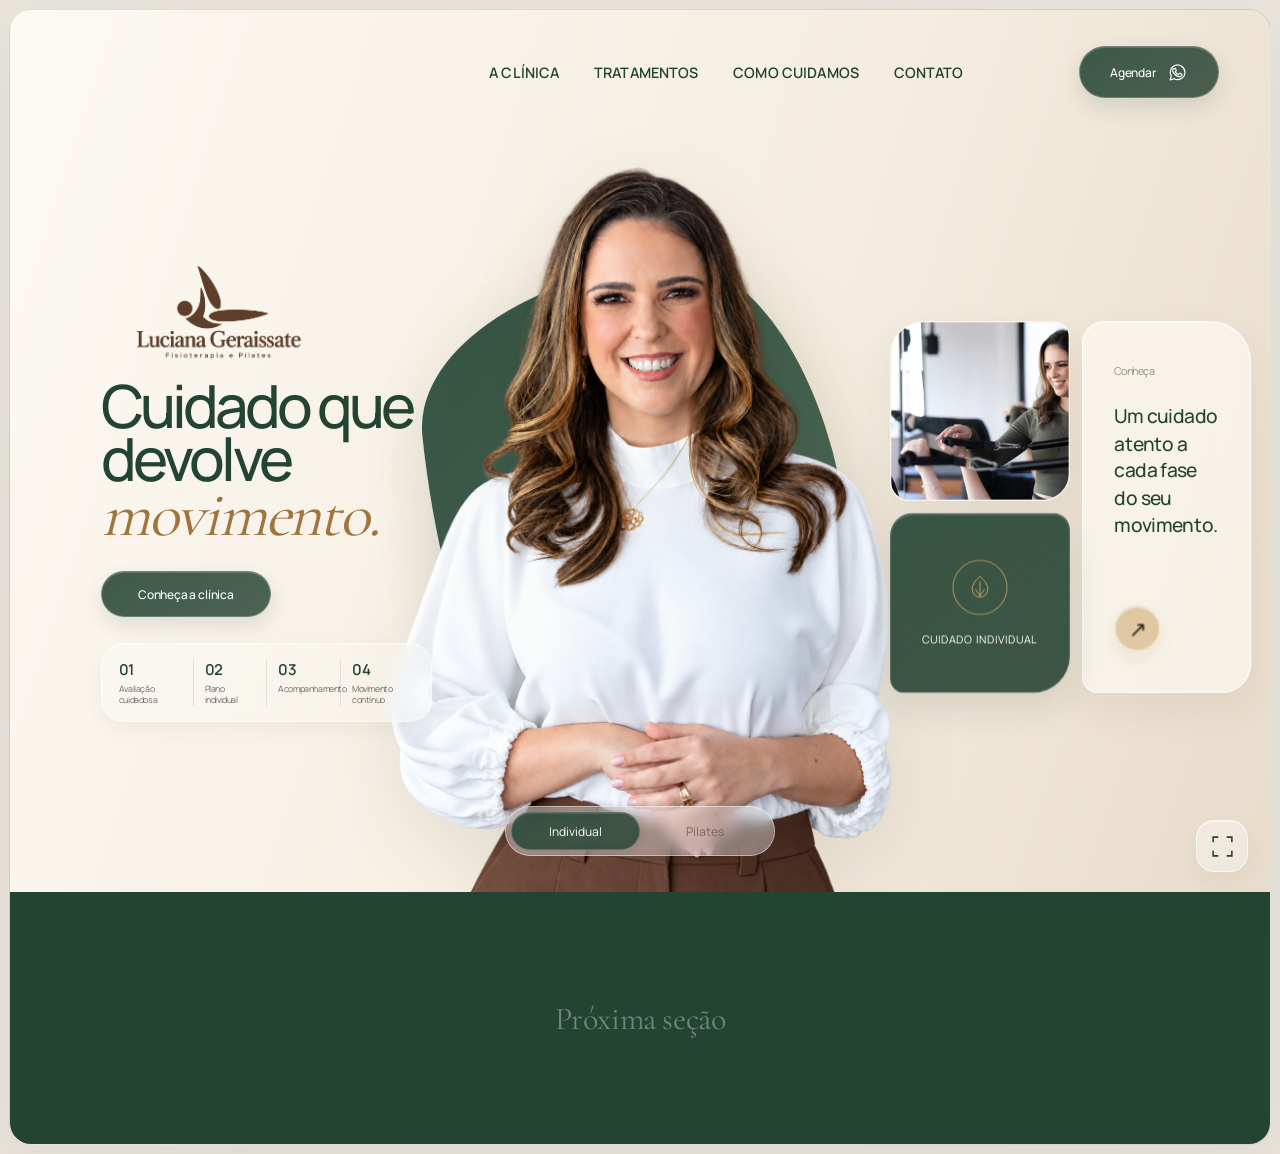
==== site-luciana-geraissate/index.html @ 07ee14e0 "style: refinar composicao e controles do hero" ====
<!doctype html>
<html lang="pt-BR">
<head>
  <meta charset="utf-8">
  <meta name="viewport" content="width=device-width, initial-scale=1">
  <meta name="theme-color" content="#faf7f0">
  <meta name="robots" content="noindex,nofollow">
  <title>Clínica Luciana Geraissate</title>
  <meta name="description" content="Clínica Luciana Geraissate — Fisioterapia e Pilates.">
  <link rel="stylesheet" href="styles.css">
</head>
<body>
  <a class="skip-link" href="#conteudo">Pular para o conteúdo</a>

  <div class="page-frame">
    <header class="topbar">
      <div class="menu-group">
        <button class="menu-toggle" type="button" aria-expanded="false" aria-controls="main-nav">
          <span></span><span></span>
          <span class="sr-only">Abrir menu</span>
        </button>

        <nav class="main-nav" id="main-nav" aria-label="Navegação principal">
          <a href="#clinica">A clínica</a>
          <a href="#tratamentos">Tratamentos</a>
          <a href="#metodo">Como cuidamos</a>
          <a href="#contato">Contato</a>
        </nav>

        <div class="top-actions">
          <a class="appointment-shortcut" href="#contato" aria-label="Agendar pelo WhatsApp">
            <span>Agendar</span>
            <svg viewBox="0 0 24 24" aria-hidden="true"><path d="M20.5 11.7a8.4 8.4 0 0 1-12.4 7.4L3.5 20.5l1.4-4.4a8.4 8.4 0 1 1 15.6-4.4Z"/><path d="M8.1 7.6c.2-.4.4-.4.7-.4h.5c.2 0 .4.1.5.4l.8 1.8c.1.3 0 .5-.2.7l-.7.8c-.2.2-.1.5 0 .7.7 1.2 1.7 2.1 2.9 2.7.3.2.5.1.7-.1l.9-1.1c.2-.2.4-.3.7-.2l1.8.9c.3.1.4.3.4.5 0 .3-.2 1.5-1.1 2.1-.6.4-1.3.7-2.2.5-1.2-.2-2.7-.8-4.4-2.3-1.3-1.2-2.3-2.6-2.7-3.8-.5-1.4 0-2.5.4-3.2Z"/></svg>
          </a>
        </div>
      </div>
    </header>

    <main id="conteudo">
      <section class="hero" id="inicio" aria-labelledby="hero-title">
        <div class="hero-copy">
          <a class="hero-brand" href="#inicio" aria-label="Luciana Geraissate, início">
            <img src="assets/logo-marrom.png" alt="Luciana Geraissate — Fisioterapia e Pilates" width="1974" height="797">
          </a>
          <h1 id="hero-title">Cuidado que<br>devolve<br><em>movimento.</em></h1>
          <a class="outline-button" href="#contato">Conheça a clínica</a>
          <div class="hero-stats" aria-label="Etapas do cuidado">
            <div><strong>01</strong><span>Avaliação cuidadosa</span></div>
            <div><strong>02</strong><span>Plano individual</span></div>
            <div><strong>03</strong><span>Acompanhamento</span></div>
            <div><strong>04</strong><span>Movimento contínuo</span></div>
          </div>
        </div>

        <div class="portrait-stage" aria-hidden="true">
          <span class="portrait-halo"></span>
          <img src="assets/luciana-cutout-brown-pants.png" alt="" width="1024" height="1536">
        </div>

        <aside class="feature-card" aria-label="Destaque da clínica">
          <img class="feature-photo" src="assets/card-pilates.webp" alt="Luciana acompanhando uma paciente no Pilates" width="1500" height="1000">
          <div class="feature-copy">
            <span>Conheça</span>
            <p>Um cuidado atento a cada fase do seu movimento.</p>
            <a href="#metodo" aria-label="Conheça nossa forma de cuidar">↗</a>
          </div>
          <div class="feature-seal">
            <svg viewBox="0 0 48 48" aria-hidden="true"><path d="M24 7c-8 7-12 13-12 20a12 12 0 0 0 24 0c0-7-4-13-12-20Zm0 8v22m-7-10 7 10 7-10"/></svg>
            <span>Cuidado individual</span>
          </div>
        </aside>

        <div class="care-switch" data-active="0" aria-label="Modalidades de atendimento">
          <span class="care-switch__slider" aria-hidden="true"></span>
          <span class="care-switch__shine" aria-hidden="true"></span>
          <button class="active" type="button" aria-pressed="true">Individual</button>
          <button type="button" aria-pressed="false">Pilates</button>
        </div>

        <a class="expand-link" href="#clinica" aria-label="Explorar a página">
          <svg viewBox="0 0 24 24" aria-hidden="true"><path d="M8 3H3v5M16 3h5v5M8 21H3v-5m13 5h5v-5"/></svg>
        </a>
      </section>

      <section class="next-section" id="clinica" aria-label="Continuação do site">
        <p>Próxima seção</p>
      </section>
    </main>
  </div>

  <script src="script.js" defer></script>
</body>
</html>
---- site-luciana-geraissate/styles.css ----
@font-face{font-family:Cormorant;src:url("assets/fonts/cormorant-garamond-400.ttf") format("truetype");font-weight:400;font-display:swap}
@font-face{font-family:Cormorant;src:url("assets/fonts/cormorant-garamond-500.ttf") format("truetype");font-weight:500;font-display:swap}
@font-face{font-family:Manrope;src:url("assets/fonts/manrope-400.ttf") format("truetype");font-weight:400;font-display:swap}
@font-face{font-family:Manrope;src:url("assets/fonts/manrope-500.ttf") format("truetype");font-weight:500;font-display:swap}
@font-face{font-family:Manrope;src:url("assets/fonts/manrope-600.ttf") format("truetype");font-weight:600;font-display:swap}

:root{
  --ivory:#faf7f0;
  --ivory-deep:#f0ebdf;
  --forest:#234433;
  --forest-dark:#173526;
  --olive:#6e783d;
  --coffee:#514339;
  --gold:#cda568;
  --gold-gradient:linear-gradient(120deg,#92632f 0%,#c89443 28%,#f2d58b 52%,#b47b31 76%,#e0bd72 100%);
  --brown-logo:linear-gradient(118deg,#3e271d 0%,#6a4230 30%,#ad7951 52%,#5b3829 74%,#8b5b3d 100%);
  --line:rgba(81,67,57,.14);
  --serif:Cormorant,Georgia,serif;
  --sans:Manrope,Arial,sans-serif;
}

*{box-sizing:border-box}
html{scroll-behavior:smooth}
body{margin:0;overflow-x:hidden;background:#e9e5dc;color:var(--coffee);font-family:var(--sans);font-size:16px;letter-spacing:-.025em}
a{color:inherit}
button,a{-webkit-tap-highlight-color:transparent}
button{font:inherit}
img{display:block;max-width:100%}
.sr-only{position:absolute;width:1px;height:1px;padding:0;margin:-1px;overflow:hidden;clip:rect(0,0,0,0);white-space:nowrap;border:0}
.skip-link{position:fixed;left:18px;top:-80px;z-index:99;background:var(--forest);color:white;padding:12px 18px;text-decoration:none}
.skip-link:focus{top:18px}
a:focus-visible,button:focus-visible{outline:3px solid #c47755;outline-offset:4px}

.page-frame{width:min(1920px,calc(100% - 18px));margin:9px auto;background:radial-gradient(circle at 50% 40%,rgba(205,165,104,.15),transparent 29%),linear-gradient(108deg,#fcf9f3 0%,#f4ecdf 58%,#e7dac9 100%);border:1px solid rgba(81,67,57,.12);border-radius:22px;overflow:hidden;box-shadow:0 18px 70px rgba(50,40,30,.06)}
.topbar{height:112px;padding:0 clamp(24px,4vw,76px);display:flex;align-items:center;position:relative;z-index:20}
.menu-group{width:100%;display:flex;align-items:center;justify-content:flex-end;gap:clamp(72px,9vw,160px);transform:translateY(6px)}
.main-nav{display:flex;align-items:center;justify-content:center;gap:clamp(22px,2.7vw,52px)}
.main-nav a{font-size:14.4px;font-weight:700;letter-spacing:.01em;text-transform:uppercase;text-decoration:none;color:var(--forest);position:relative}
.main-nav a::after{content:"";position:absolute;left:0;right:100%;bottom:-8px;height:1px;background:var(--gold);transition:right .2s ease}
.main-nav a:hover::after{right:0}
.top-actions{justify-self:end;display:flex;align-items:center;height:100%}
.appointment-shortcut{align-self:center;width:140px;height:52px;padding:0 18px;border:1px solid rgba(255,255,255,.24);border-radius:999px;background:linear-gradient(145deg,rgba(35,68,51,.88),rgba(23,53,38,.76));color:white;text-decoration:none;display:flex;flex-direction:row;align-items:center;justify-content:center;gap:11px;box-shadow:inset 0 1px 0 rgba(255,255,255,.16),0 9px 22px rgba(23,53,38,.13);backdrop-filter:blur(10px) saturate(110%);-webkit-backdrop-filter:blur(10px) saturate(110%);transition:transform .25s ease,box-shadow .25s ease,background-color .25s ease}
.appointment-shortcut:hover{transform:translateY(-2px);background:linear-gradient(145deg,rgba(35,68,51,.94),rgba(23,53,38,.86));box-shadow:inset 0 1px 0 rgba(255,255,255,.2),0 13px 26px rgba(23,53,38,.18)}
.appointment-shortcut svg{order:2;width:21px;fill:none;stroke:currentColor;stroke-width:1.35;stroke-linecap:round;stroke-linejoin:round}
.appointment-shortcut span{font-size:12px;font-weight:500;letter-spacing:-.015em;text-transform:none}
.menu-toggle{display:none;background:rgba(255,255,255,.28);border:1px solid rgba(255,255,255,.48);color:var(--forest);box-shadow:inset 0 1px 0 rgba(255,255,255,.38),0 6px 16px rgba(64,54,44,.05);backdrop-filter:blur(9px);-webkit-backdrop-filter:blur(9px)}

.hero{min-height:720px;height:calc(100vh - 130px);max-height:900px;position:relative;overflow:hidden;display:grid;grid-template-columns:32% 42% 26%;align-items:center;padding:0 clamp(24px,4vw,76px);background:transparent}
.hero-copy{position:relative;z-index:5;min-width:0;align-self:center;padding-left:clamp(20px,3.1vw,60px);margin-top:-28px}
.hero-brand{display:block;width:240px;aspect-ratio:1974/797;margin:0 0 18px;text-decoration:none}
.hero-brand img{width:100%;height:auto;filter:brightness(0) saturate(100%) invert(23%) sepia(21%) saturate(1230%) hue-rotate(338deg) brightness(91%) contrast(88%)}
h1{margin:0 0 28px;color:var(--forest);font:500 clamp(52px,4.65vw,82px)/.9 var(--sans);letter-spacing:-.065em}
h1 em{font-family:var(--serif);font-size:1.08em;font-weight:400;font-style:italic;letter-spacing:-.035em;color:#9f743d}
.outline-button{display:inline-flex;align-items:center;justify-content:center;min-width:170px;height:46px;padding:0 24px;border:1px solid rgba(255,255,255,.24);border-radius:999px;color:white;font-size:12px;font-weight:500;letter-spacing:-.015em;text-transform:none;text-decoration:none;background:linear-gradient(145deg,rgba(35,68,51,.88),rgba(23,53,38,.76));box-shadow:inset 0 1px 0 rgba(255,255,255,.16),0 8px 20px rgba(23,53,38,.12);backdrop-filter:blur(10px) saturate(110%);-webkit-backdrop-filter:blur(10px) saturate(110%);transition:.2s ease}
.outline-button:hover{transform:translateY(-2px);background:linear-gradient(145deg,rgba(35,68,51,.94),rgba(23,53,38,.86));box-shadow:inset 0 1px 0 rgba(255,255,255,.2),0 12px 25px rgba(23,53,38,.17)}
.hero-stats{width:100%;max-width:390px;margin-top:26px;padding:15px 17px;display:grid;grid-template-columns:repeat(4,1fr);background:rgba(255,255,255,.24);border:1px solid rgba(255,255,255,.48);border-radius:22px;box-shadow:inset 0 1px 0 rgba(255,255,255,.35),0 7px 20px rgba(64,54,44,.05);backdrop-filter:blur(9px);-webkit-backdrop-filter:blur(9px)}
.hero-stats div{min-width:0;padding:0 11px;display:flex;flex-direction:column;gap:4px;border-left:1px solid rgba(81,67,57,.12)}
.hero-stats div:first-child{border-left:0;padding-left:0}.hero-stats div:last-child{padding-right:0}
.hero-stats strong{color:var(--forest);font-size:15px;font-weight:700}.hero-stats span{color:#71675e;font-size:8.75px;line-height:1.25}

.portrait-stage{position:absolute;left:50%;right:auto;width:42%;top:2%;bottom:0;transform:translateX(-50%);z-index:2;display:flex;justify-content:center;align-items:flex-end;pointer-events:none}
.portrait-stage img{position:relative;z-index:2;width:min(100%,610px);height:100%;object-fit:contain;object-position:center bottom;filter:drop-shadow(0 20px 34px rgba(53,42,31,.09))}
.portrait-halo{position:absolute;z-index:1;width:78%;height:70%;top:17%;border-radius:63% 37% 68% 32% / 28% 55% 45% 72%;background:linear-gradient(145deg,rgba(35,68,51,.92),rgba(46,82,63,.82));transform:rotate(-6deg);box-shadow:inset 0 1px 0 rgba(255,255,255,.1),0 24px 65px rgba(23,53,38,.12)}

.feature-card{grid-column:3;position:relative;z-index:6;justify-self:start;margin-left:-28px;width:min(360px,100%);height:310px;display:grid;grid-template-columns:150px 1fr;grid-template-rows:150px 150px;gap:10px;background:transparent;transform:scale(1.2);transform-origin:center left}
.feature-photo{grid-column:1;grid-row:1;width:100%;height:100%;object-fit:cover;object-position:72% center;border:1px solid rgba(255,255,255,.52);border-radius:28px 13px 23px 16px;box-shadow:inset 0 1px 0 rgba(255,255,255,.3),0 12px 30px rgba(64,54,44,.08);filter:saturate(.94)}
.feature-copy{grid-column:2;grid-row:1/3;padding:34px 26px;display:flex;flex-direction:column;align-items:flex-start;background:rgba(255,253,249,.58);border:1px solid rgba(255,255,255,.58);border-radius:18px 34px 24px 13px;box-shadow:inset 0 1px 0 rgba(255,255,255,.55),0 14px 34px rgba(64,54,44,.07);backdrop-filter:blur(12px) saturate(115%);-webkit-backdrop-filter:blur(12px) saturate(115%)}
.feature-copy>span{font-size:9px;color:#9b8c79;margin-bottom:20px}
.feature-copy p{margin:0;color:var(--forest);font:500 16px/1.42 var(--sans);letter-spacing:-.025em}
.feature-copy a{margin-top:auto;width:38px;height:38px;border:1px solid rgba(255,255,255,.46);border-radius:50%;display:grid;place-items:center;background:rgba(205,165,104,.58);color:#2e2a22;text-decoration:none;font-size:18px;box-shadow:inset 0 1px 0 rgba(255,255,255,.45),0 6px 16px rgba(146,99,47,.12);backdrop-filter:blur(8px);-webkit-backdrop-filter:blur(8px)}
.feature-seal{grid-column:1;grid-row:2;background:linear-gradient(145deg,rgba(35,68,51,.9),rgba(23,53,38,.82));color:white;display:flex;flex-direction:column;align-items:center;justify-content:center;gap:14px;border:1px solid rgba(255,255,255,.14);border-radius:19px 14px 31px 12px;box-shadow:inset 0 1px 0 rgba(255,255,255,.12),0 12px 30px rgba(23,53,38,.12);backdrop-filter:blur(10px) saturate(110%);-webkit-backdrop-filter:blur(10px) saturate(110%)}
.feature-seal svg{width:46px;height:46px;padding:9px;border:1px solid rgba(205,165,104,.65);border-radius:50%;fill:none;stroke:var(--gold);stroke-width:1.35}
.feature-seal span{font-size:9px;letter-spacing:.06em;text-transform:uppercase}

.care-switch{position:absolute;isolation:isolate;z-index:7;left:50%;bottom:36px;transform:translateX(-50%);height:50px;min-width:270px;padding:5px;display:grid;grid-template-columns:1fr 1fr;background:rgba(255,255,255,.34);border:1px solid rgba(255,255,255,.48);border-radius:999px;box-shadow:0 5px 14px rgba(57,45,32,.06);backdrop-filter:blur(8px);-webkit-backdrop-filter:blur(8px);overflow:hidden}
.care-switch::before{content:"";position:absolute;inset:1px;border-radius:inherit;background:rgba(255,255,255,.06);pointer-events:none}
.care-switch__slider{position:absolute;z-index:0;left:5px;top:5px;width:calc(50% - 5px);height:calc(100% - 10px);border:1px solid rgba(255,255,255,.18);border-radius:999px;background:linear-gradient(145deg,rgba(35,68,51,.88),rgba(23,53,38,.76));box-shadow:inset 0 1px 0 rgba(255,255,255,.12),0 3px 8px rgba(23,53,38,.1);backdrop-filter:blur(8px);-webkit-backdrop-filter:blur(8px);transform:translateX(0);transition:transform .58s cubic-bezier(.22,1,.36,1),box-shadow .35s ease}
.care-switch[data-active="1"] .care-switch__slider{transform:translateX(100%)}
.care-switch__shine{display:none}
.care-switch button{position:relative;z-index:2;border:0;border-radius:999px;background:transparent;color:#74695e;font-size:12px;cursor:pointer;transition:color .32s ease,transform .28s ease}
.care-switch button:hover{transform:translateY(-1px)}
.care-switch button.active{color:white}
.expand-link{position:absolute;right:22px;bottom:20px;width:52px;height:52px;border:1px solid rgba(255,255,255,.55);border-radius:18px;display:grid;place-items:center;color:var(--forest);text-decoration:none;background:rgba(255,255,255,.34);box-shadow:inset 0 1px 0 rgba(255,255,255,.5),0 8px 24px rgba(60,46,32,.06);backdrop-filter:blur(10px);-webkit-backdrop-filter:blur(10px)}
.expand-link svg{width:25px;fill:none;stroke:currentColor;stroke-width:1.5}
.next-section{height:28vh;display:grid;place-items:center;background:var(--forest);color:white}
.next-section p{font:400 32px var(--serif);opacity:.35}

@media(max-width:1180px){
  .main-nav{gap:22px}.appointment-shortcut{width:136px}
  .hero{grid-template-columns:34% 42% 24%}.portrait-stage{left:50%;right:auto;width:42%}.feature-card{width:310px;height:280px;margin-left:-70px;grid-template-columns:135px 1fr;grid-template-rows:135px 135px}.feature-copy{padding:28px 20px}.feature-copy p{font-size:15px}
  h1{font-size:clamp(50px,5vw,68px)}
}

@media(max-width:900px){
  .page-frame{width:100%;margin:0;border:0;border-radius:0}.topbar{height:96px;display:block;padding:0 24px}.menu-group{width:100%;height:100%;display:grid;grid-template-columns:60px 1fr 126px;align-items:center;transform:none}.main-nav{display:none;position:absolute;top:96px;left:0;right:0;transform:none;background:var(--ivory);padding:22px 28px;flex-direction:column;align-items:flex-start;border-top:1px solid var(--line)}.main-nav.open{display:flex}.main-nav a{font-size:16.8px;padding:6px 0}.menu-toggle{display:flex;grid-column:1;grid-row:1;width:42px;height:42px;border:1px solid var(--line);border-radius:50%;align-items:center;justify-content:center;flex-direction:column;gap:6px}.menu-toggle span:not(.sr-only){width:17px;height:1px;background:currentColor}.top-actions{grid-column:3;grid-row:1;position:relative;z-index:2;justify-self:end}.appointment-shortcut{width:122px;height:46px;padding:0 11px;gap:7px}.appointment-shortcut span{font-size:12px}.appointment-shortcut svg{width:19px}
  .hero{height:calc(100vh - 96px);min-height:660px;max-height:780px;grid-template-columns:48% 52%;padding:0 24px;background:transparent}
  .hero-copy{grid-column:1;padding-left:18px;margin-top:-26px}.hero-brand{width:190px;margin-bottom:15px}h1{font-size:clamp(43px,7.8vw,64px)}.hero-stats{max-width:270px;grid-template-columns:repeat(2,1fr);gap:8px;border-radius:16px}.hero-stats div:nth-child(3){border-left:0}
  .portrait-stage{left:48%;right:-10%;width:auto;top:7%;transform:none}.portrait-stage img{height:93%;object-position:center bottom}.feature-card{display:none}.care-switch{left:72%;bottom:28px;min-width:190px}.expand-link{display:none}
}

@media(max-width:560px){
  .topbar{height:88px;padding:0 18px}.main-nav{top:88px}
  .hero{height:calc(100svh - 88px);min-height:610px;padding:0 18px;grid-template-columns:54% 46%}.hero-copy{padding-left:2px;margin-top:-70px}.hero-brand{width:156px;margin-bottom:12px}h1{font-size:clamp(37px,10.8vw,54px);line-height:.92;margin-bottom:25px}.outline-button{min-width:154px;height:42px;padding:0 14px;font-size:12px}.hero-stats{max-width:210px;margin-top:16px;padding:11px}.hero-stats strong{font-size:12px}.hero-stats span{font-size:7px}
  .top-actions{position:static;grid-column:3;grid-row:1;justify-self:end;width:116px;height:48px}.appointment-shortcut{width:116px;padding:0 10px;gap:7px;border-radius:999px}.appointment-shortcut span{font-size:12px}h1 em{font-size:1em}.portrait-stage{left:60%;right:-30%;top:13%}.portrait-stage img{height:90%;object-position:center bottom;transform:none}.portrait-halo{width:100%;top:19%;transform:translateX(0) rotate(-6deg)}.care-switch{left:calc(100vw - 208px);right:auto;bottom:20px;transform:none;min-width:196px;height:46px}.care-switch button{font-size:12px}
}

@media(prefers-reduced-motion:no-preference){.main-nav,.outline-button,.feature-copy a{transition:all .2s ease}}
@media(prefers-reduced-motion:reduce){.care-switch__slider,.care-switch button,.appointment-shortcut{transition:none}.care-switch.is-changing .care-switch__shine{animation:none}}
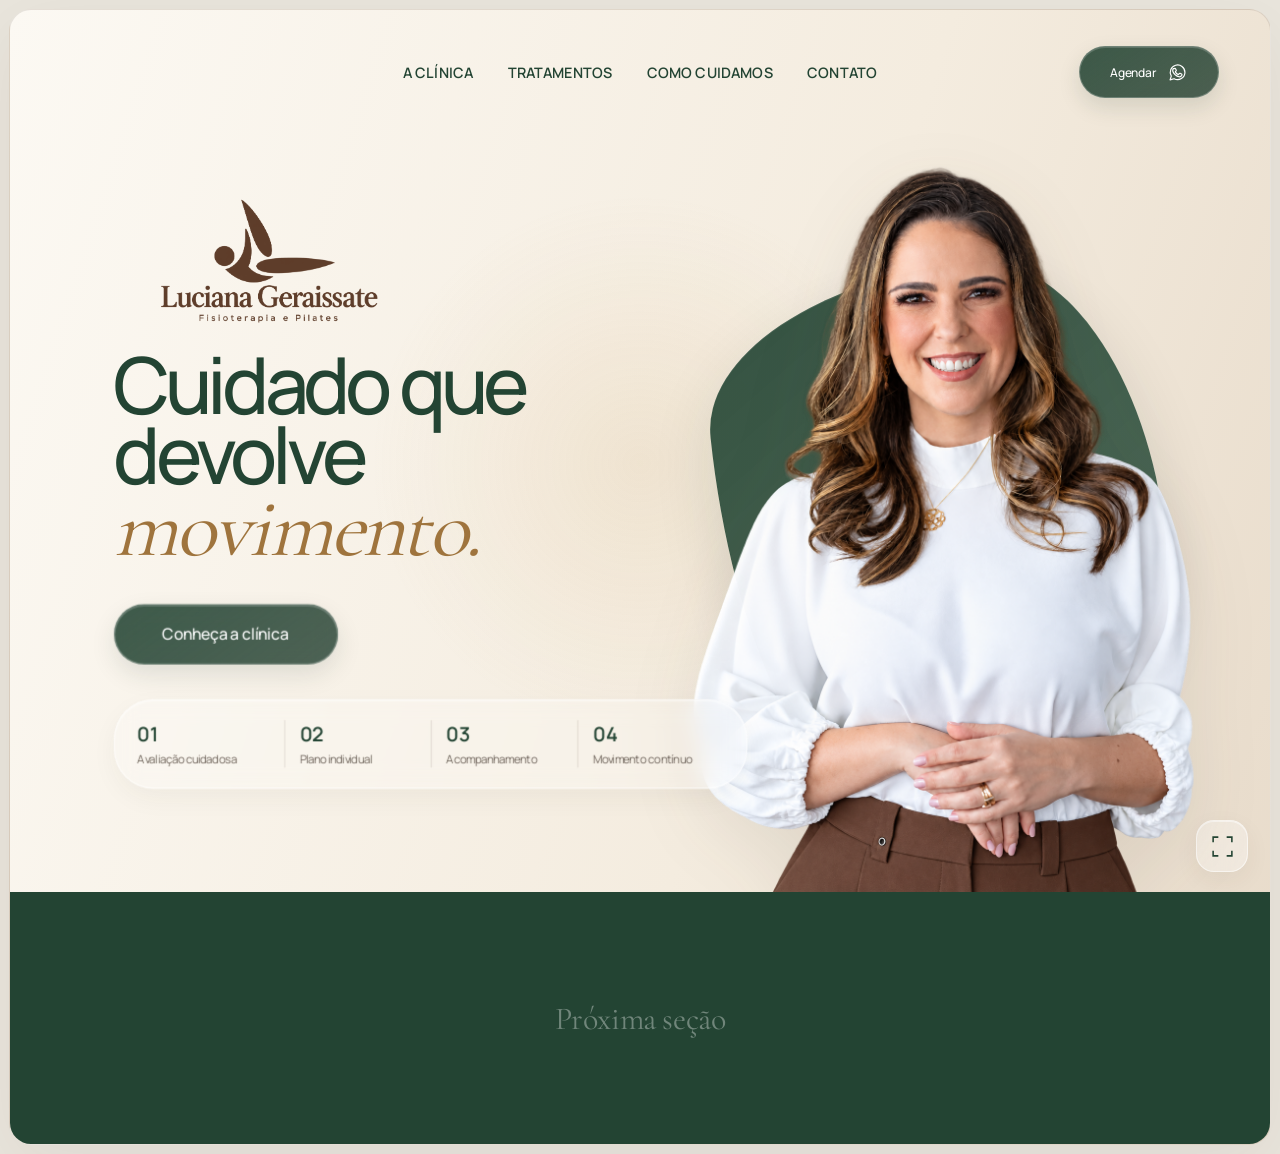
==== commit 243bc56c: "style: dividir hero entre conteudo e retrato" ====
--- a/site-luciana-geraissate/index.html
+++ b/site-luciana-geraissate/index.html
@@ -57,26 +57,6 @@
           <img src="assets/luciana-cutout-brown-pants.png" alt="" width="1024" height="1536">
         </div>
 
-        <aside class="feature-card" aria-label="Destaque da clínica">
-          <img class="feature-photo" src="assets/card-pilates.webp" alt="Luciana acompanhando uma paciente no Pilates" width="1500" height="1000">
-          <div class="feature-copy">
-            <span>Conheça</span>
-            <p>Um cuidado atento a cada fase do seu movimento.</p>
-            <a href="#metodo" aria-label="Conheça nossa forma de cuidar">↗</a>
-          </div>
-          <div class="feature-seal">
-            <svg viewBox="0 0 48 48" aria-hidden="true"><path d="M24 7c-8 7-12 13-12 20a12 12 0 0 0 24 0c0-7-4-13-12-20Zm0 8v22m-7-10 7 10 7-10"/></svg>
-            <span>Cuidado individual</span>
-          </div>
-        </aside>
-
-        <div class="care-switch" data-active="0" aria-label="Modalidades de atendimento">
-          <span class="care-switch__slider" aria-hidden="true"></span>
-          <span class="care-switch__shine" aria-hidden="true"></span>
-          <button class="active" type="button" aria-pressed="true">Individual</button>
-          <button type="button" aria-pressed="false">Pilates</button>
-        </div>
-
         <a class="expand-link" href="#clinica" aria-label="Explorar a página">
           <svg viewBox="0 0 24 24" aria-hidden="true"><path d="M8 3H3v5M16 3h5v5M8 21H3v-5m13 5h5v-5"/></svg>
         </a>
--- a/site-luciana-geraissate/styles.css
+++ b/site-luciana-geraissate/styles.css
@@ -34,7 +34,7 @@
 .page-frame{width:min(1920px,calc(100% - 18px));margin:9px auto;background:radial-gradient(circle at 50% 40%,rgba(205,165,104,.15),transparent 29%),linear-gradient(108deg,#fcf9f3 0%,#f4ecdf 58%,#e7dac9 100%);border:1px solid rgba(81,67,57,.12);border-radius:22px;overflow:hidden;box-shadow:0 18px 70px rgba(50,40,30,.06)}
 .topbar{height:112px;padding:0 clamp(24px,4vw,76px);display:flex;align-items:center;position:relative;z-index:20}
 .menu-group{width:100%;display:flex;align-items:center;justify-content:flex-end;gap:clamp(72px,9vw,160px);transform:translateY(6px)}
-.main-nav{display:flex;align-items:center;justify-content:center;gap:clamp(22px,2.7vw,52px)}
+.main-nav{position:absolute;left:50%;transform:translateX(-50%);display:flex;align-items:center;justify-content:center;gap:clamp(22px,2.7vw,52px)}
 .main-nav a{font-size:14.4px;font-weight:700;letter-spacing:.01em;text-transform:uppercase;text-decoration:none;color:var(--forest);position:relative}
 .main-nav a::after{content:"";position:absolute;left:0;right:100%;bottom:-8px;height:1px;background:var(--gold);transition:right .2s ease}
 .main-nav a:hover::after{right:0}
@@ -45,41 +45,23 @@
 .appointment-shortcut span{font-size:12px;font-weight:500;letter-spacing:-.015em;text-transform:none}
 .menu-toggle{display:none;background:rgba(255,255,255,.28);border:1px solid rgba(255,255,255,.48);color:var(--forest);box-shadow:inset 0 1px 0 rgba(255,255,255,.38),0 6px 16px rgba(64,54,44,.05);backdrop-filter:blur(9px);-webkit-backdrop-filter:blur(9px)}
 
-.hero{min-height:720px;height:calc(100vh - 130px);max-height:900px;position:relative;overflow:hidden;display:grid;grid-template-columns:32% 42% 26%;align-items:center;padding:0 clamp(24px,4vw,76px);background:transparent}
-.hero-copy{position:relative;z-index:5;min-width:0;align-self:center;padding-left:clamp(20px,3.1vw,60px);margin-top:-28px}
+.hero{min-height:720px;height:calc(100vh - 130px);max-height:900px;position:relative;overflow:hidden;display:grid;grid-template-columns:48% 52%;align-items:center;padding:0 clamp(24px,4vw,76px);background:transparent}
+.hero-copy{position:relative;z-index:5;min-width:0;max-width:520px;align-self:center;padding-left:clamp(20px,3.1vw,60px);margin-top:-28px;transform:scale(1.32);transform-origin:left center}
 .hero-brand{display:block;width:240px;aspect-ratio:1974/797;margin:0 0 18px;text-decoration:none}
 .hero-brand img{width:100%;height:auto;filter:brightness(0) saturate(100%) invert(23%) sepia(21%) saturate(1230%) hue-rotate(338deg) brightness(91%) contrast(88%)}
 h1{margin:0 0 28px;color:var(--forest);font:500 clamp(52px,4.65vw,82px)/.9 var(--sans);letter-spacing:-.065em}
 h1 em{font-family:var(--serif);font-size:1.08em;font-weight:400;font-style:italic;letter-spacing:-.035em;color:#9f743d}
 .outline-button{display:inline-flex;align-items:center;justify-content:center;min-width:170px;height:46px;padding:0 24px;border:1px solid rgba(255,255,255,.24);border-radius:999px;color:white;font-size:12px;font-weight:500;letter-spacing:-.015em;text-transform:none;text-decoration:none;background:linear-gradient(145deg,rgba(35,68,51,.88),rgba(23,53,38,.76));box-shadow:inset 0 1px 0 rgba(255,255,255,.16),0 8px 20px rgba(23,53,38,.12);backdrop-filter:blur(10px) saturate(110%);-webkit-backdrop-filter:blur(10px) saturate(110%);transition:.2s ease}
 .outline-button:hover{transform:translateY(-2px);background:linear-gradient(145deg,rgba(35,68,51,.94),rgba(23,53,38,.86));box-shadow:inset 0 1px 0 rgba(255,255,255,.2),0 12px 25px rgba(23,53,38,.17)}
-.hero-stats{width:100%;max-width:390px;margin-top:26px;padding:15px 17px;display:grid;grid-template-columns:repeat(4,1fr);background:rgba(255,255,255,.24);border:1px solid rgba(255,255,255,.48);border-radius:22px;box-shadow:inset 0 1px 0 rgba(255,255,255,.35),0 7px 20px rgba(64,54,44,.05);backdrop-filter:blur(9px);-webkit-backdrop-filter:blur(9px)}
+.hero-stats{width:100%;max-width:507px;margin-top:26px;padding:15px 17px;display:grid;grid-template-columns:repeat(4,1fr);background:rgba(255,255,255,.24);border:1px solid rgba(255,255,255,.48);border-radius:30px;box-shadow:inset 0 1px 0 rgba(255,255,255,.35),0 7px 20px rgba(64,54,44,.05);backdrop-filter:blur(9px);-webkit-backdrop-filter:blur(9px)}
 .hero-stats div{min-width:0;padding:0 11px;display:flex;flex-direction:column;gap:4px;border-left:1px solid rgba(81,67,57,.12)}
 .hero-stats div:first-child{border-left:0;padding-left:0}.hero-stats div:last-child{padding-right:0}
 .hero-stats strong{color:var(--forest);font-size:15px;font-weight:700}.hero-stats span{color:#71675e;font-size:8.75px;line-height:1.25}
 
-.portrait-stage{position:absolute;left:50%;right:auto;width:42%;top:2%;bottom:0;transform:translateX(-50%);z-index:2;display:flex;justify-content:center;align-items:flex-end;pointer-events:none}
+.portrait-stage{position:absolute;left:74%;right:auto;width:45%;top:2%;bottom:0;transform:translateX(-50%);z-index:2;display:flex;justify-content:center;align-items:flex-end;pointer-events:none}
 .portrait-stage img{position:relative;z-index:2;width:min(100%,610px);height:100%;object-fit:contain;object-position:center bottom;filter:drop-shadow(0 20px 34px rgba(53,42,31,.09))}
 .portrait-halo{position:absolute;z-index:1;width:78%;height:70%;top:17%;border-radius:63% 37% 68% 32% / 28% 55% 45% 72%;background:linear-gradient(145deg,rgba(35,68,51,.92),rgba(46,82,63,.82));transform:rotate(-6deg);box-shadow:inset 0 1px 0 rgba(255,255,255,.1),0 24px 65px rgba(23,53,38,.12)}
 
-.feature-card{grid-column:3;position:relative;z-index:6;justify-self:start;margin-left:-28px;width:min(360px,100%);height:310px;display:grid;grid-template-columns:150px 1fr;grid-template-rows:150px 150px;gap:10px;background:transparent;transform:scale(1.2);transform-origin:center left}
-.feature-photo{grid-column:1;grid-row:1;width:100%;height:100%;object-fit:cover;object-position:72% center;border:1px solid rgba(255,255,255,.52);border-radius:28px 13px 23px 16px;box-shadow:inset 0 1px 0 rgba(255,255,255,.3),0 12px 30px rgba(64,54,44,.08);filter:saturate(.94)}
-.feature-copy{grid-column:2;grid-row:1/3;padding:34px 26px;display:flex;flex-direction:column;align-items:flex-start;background:rgba(255,253,249,.58);border:1px solid rgba(255,255,255,.58);border-radius:18px 34px 24px 13px;box-shadow:inset 0 1px 0 rgba(255,255,255,.55),0 14px 34px rgba(64,54,44,.07);backdrop-filter:blur(12px) saturate(115%);-webkit-backdrop-filter:blur(12px) saturate(115%)}
-.feature-copy>span{font-size:9px;color:#9b8c79;margin-bottom:20px}
-.feature-copy p{margin:0;color:var(--forest);font:500 16px/1.42 var(--sans);letter-spacing:-.025em}
-.feature-copy a{margin-top:auto;width:38px;height:38px;border:1px solid rgba(255,255,255,.46);border-radius:50%;display:grid;place-items:center;background:rgba(205,165,104,.58);color:#2e2a22;text-decoration:none;font-size:18px;box-shadow:inset 0 1px 0 rgba(255,255,255,.45),0 6px 16px rgba(146,99,47,.12);backdrop-filter:blur(8px);-webkit-backdrop-filter:blur(8px)}
-.feature-seal{grid-column:1;grid-row:2;background:linear-gradient(145deg,rgba(35,68,51,.9),rgba(23,53,38,.82));color:white;display:flex;flex-direction:column;align-items:center;justify-content:center;gap:14px;border:1px solid rgba(255,255,255,.14);border-radius:19px 14px 31px 12px;box-shadow:inset 0 1px 0 rgba(255,255,255,.12),0 12px 30px rgba(23,53,38,.12);backdrop-filter:blur(10px) saturate(110%);-webkit-backdrop-filter:blur(10px) saturate(110%)}
-.feature-seal svg{width:46px;height:46px;padding:9px;border:1px solid rgba(205,165,104,.65);border-radius:50%;fill:none;stroke:var(--gold);stroke-width:1.35}
-.feature-seal span{font-size:9px;letter-spacing:.06em;text-transform:uppercase}
-
-.care-switch{position:absolute;isolation:isolate;z-index:7;left:50%;bottom:36px;transform:translateX(-50%);height:50px;min-width:270px;padding:5px;display:grid;grid-template-columns:1fr 1fr;background:rgba(255,255,255,.34);border:1px solid rgba(255,255,255,.48);border-radius:999px;box-shadow:0 5px 14px rgba(57,45,32,.06);backdrop-filter:blur(8px);-webkit-backdrop-filter:blur(8px);overflow:hidden}
-.care-switch::before{content:"";position:absolute;inset:1px;border-radius:inherit;background:rgba(255,255,255,.06);pointer-events:none}
-.care-switch__slider{position:absolute;z-index:0;left:5px;top:5px;width:calc(50% - 5px);height:calc(100% - 10px);border:1px solid rgba(255,255,255,.18);border-radius:999px;background:linear-gradient(145deg,rgba(35,68,51,.88),rgba(23,53,38,.76));box-shadow:inset 0 1px 0 rgba(255,255,255,.12),0 3px 8px rgba(23,53,38,.1);backdrop-filter:blur(8px);-webkit-backdrop-filter:blur(8px);transform:translateX(0);transition:transform .58s cubic-bezier(.22,1,.36,1),box-shadow .35s ease}
-.care-switch[data-active="1"] .care-switch__slider{transform:translateX(100%)}
-.care-switch__shine{display:none}
-.care-switch button{position:relative;z-index:2;border:0;border-radius:999px;background:transparent;color:#74695e;font-size:12px;cursor:pointer;transition:color .32s ease,transform .28s ease}
-.care-switch button:hover{transform:translateY(-1px)}
-.care-switch button.active{color:white}
 .expand-link{position:absolute;right:22px;bottom:20px;width:52px;height:52px;border:1px solid rgba(255,255,255,.55);border-radius:18px;display:grid;place-items:center;color:var(--forest);text-decoration:none;background:rgba(255,255,255,.34);box-shadow:inset 0 1px 0 rgba(255,255,255,.5),0 8px 24px rgba(60,46,32,.06);backdrop-filter:blur(10px);-webkit-backdrop-filter:blur(10px)}
 .expand-link svg{width:25px;fill:none;stroke:currentColor;stroke-width:1.5}
 .next-section{height:28vh;display:grid;place-items:center;background:var(--forest);color:white}
@@ -87,23 +69,23 @@
 
 @media(max-width:1180px){
   .main-nav{gap:22px}.appointment-shortcut{width:136px}
-  .hero{grid-template-columns:34% 42% 24%}.portrait-stage{left:50%;right:auto;width:42%}.feature-card{width:310px;height:280px;margin-left:-70px;grid-template-columns:135px 1fr;grid-template-rows:135px 135px}.feature-copy{padding:28px 20px}.feature-copy p{font-size:15px}
+  .hero{grid-template-columns:48% 52%}.hero-copy{transform:scale(1.15)}.portrait-stage{left:74%;right:auto;width:45%}
   h1{font-size:clamp(50px,5vw,68px)}
 }
 
 @media(max-width:900px){
   .page-frame{width:100%;margin:0;border:0;border-radius:0}.topbar{height:96px;display:block;padding:0 24px}.menu-group{width:100%;height:100%;display:grid;grid-template-columns:60px 1fr 126px;align-items:center;transform:none}.main-nav{display:none;position:absolute;top:96px;left:0;right:0;transform:none;background:var(--ivory);padding:22px 28px;flex-direction:column;align-items:flex-start;border-top:1px solid var(--line)}.main-nav.open{display:flex}.main-nav a{font-size:16.8px;padding:6px 0}.menu-toggle{display:flex;grid-column:1;grid-row:1;width:42px;height:42px;border:1px solid var(--line);border-radius:50%;align-items:center;justify-content:center;flex-direction:column;gap:6px}.menu-toggle span:not(.sr-only){width:17px;height:1px;background:currentColor}.top-actions{grid-column:3;grid-row:1;position:relative;z-index:2;justify-self:end}.appointment-shortcut{width:122px;height:46px;padding:0 11px;gap:7px}.appointment-shortcut span{font-size:12px}.appointment-shortcut svg{width:19px}
   .hero{height:calc(100vh - 96px);min-height:660px;max-height:780px;grid-template-columns:48% 52%;padding:0 24px;background:transparent}
-  .hero-copy{grid-column:1;padding-left:18px;margin-top:-26px}.hero-brand{width:190px;margin-bottom:15px}h1{font-size:clamp(43px,7.8vw,64px)}.hero-stats{max-width:270px;grid-template-columns:repeat(2,1fr);gap:8px;border-radius:16px}.hero-stats div:nth-child(3){border-left:0}
-  .portrait-stage{left:48%;right:-10%;width:auto;top:7%;transform:none}.portrait-stage img{height:93%;object-position:center bottom}.feature-card{display:none}.care-switch{left:72%;bottom:28px;min-width:190px}.expand-link{display:none}
+  .hero-copy{grid-column:1;padding-left:18px;margin-top:-26px;transform:none}.hero-brand{width:190px;margin-bottom:15px}h1{font-size:clamp(43px,7.8vw,64px)}.hero-stats{max-width:270px;grid-template-columns:repeat(2,1fr);gap:8px;border-radius:16px}.hero-stats div:nth-child(3){border-left:0}
+  .portrait-stage{left:64%;right:-22%;width:auto;top:7%;transform:none}.portrait-stage img{height:93%;object-position:center bottom}.expand-link{display:none}
 }
 
 @media(max-width:560px){
   .topbar{height:88px;padding:0 18px}.main-nav{top:88px}
   .hero{height:calc(100svh - 88px);min-height:610px;padding:0 18px;grid-template-columns:54% 46%}.hero-copy{padding-left:2px;margin-top:-70px}.hero-brand{width:156px;margin-bottom:12px}h1{font-size:clamp(37px,10.8vw,54px);line-height:.92;margin-bottom:25px}.outline-button{min-width:154px;height:42px;padding:0 14px;font-size:12px}.hero-stats{max-width:210px;margin-top:16px;padding:11px}.hero-stats strong{font-size:12px}.hero-stats span{font-size:7px}
-  .top-actions{position:static;grid-column:3;grid-row:1;justify-self:end;width:116px;height:48px}.appointment-shortcut{width:116px;padding:0 10px;gap:7px;border-radius:999px}.appointment-shortcut span{font-size:12px}h1 em{font-size:1em}.portrait-stage{left:60%;right:-30%;top:13%}.portrait-stage img{height:90%;object-position:center bottom;transform:none}.portrait-halo{width:100%;top:19%;transform:translateX(0) rotate(-6deg)}.care-switch{left:calc(100vw - 208px);right:auto;bottom:20px;transform:none;min-width:196px;height:46px}.care-switch button{font-size:12px}
+  .top-actions{position:static;grid-column:3;grid-row:1;justify-self:end;width:116px;height:48px}.appointment-shortcut{width:116px;padding:0 10px;gap:7px;border-radius:999px}.appointment-shortcut span{font-size:12px}h1 em{font-size:1em}.portrait-stage{left:60%;right:-30%;top:13%}.portrait-stage img{height:90%;object-position:center bottom;transform:none}.portrait-halo{width:100%;top:19%;transform:translateX(0) rotate(-6deg)}
 }
 
-@media(prefers-reduced-motion:no-preference){.main-nav,.outline-button,.feature-copy a{transition:all .2s ease}}
-@media(prefers-reduced-motion:reduce){.care-switch__slider,.care-switch button,.appointment-shortcut{transition:none}.care-switch.is-changing .care-switch__shine{animation:none}}
+@media(prefers-reduced-motion:no-preference){.main-nav,.outline-button{transition:all .2s ease}}
+@media(prefers-reduced-motion:reduce){.appointment-shortcut{transition:none}}
 
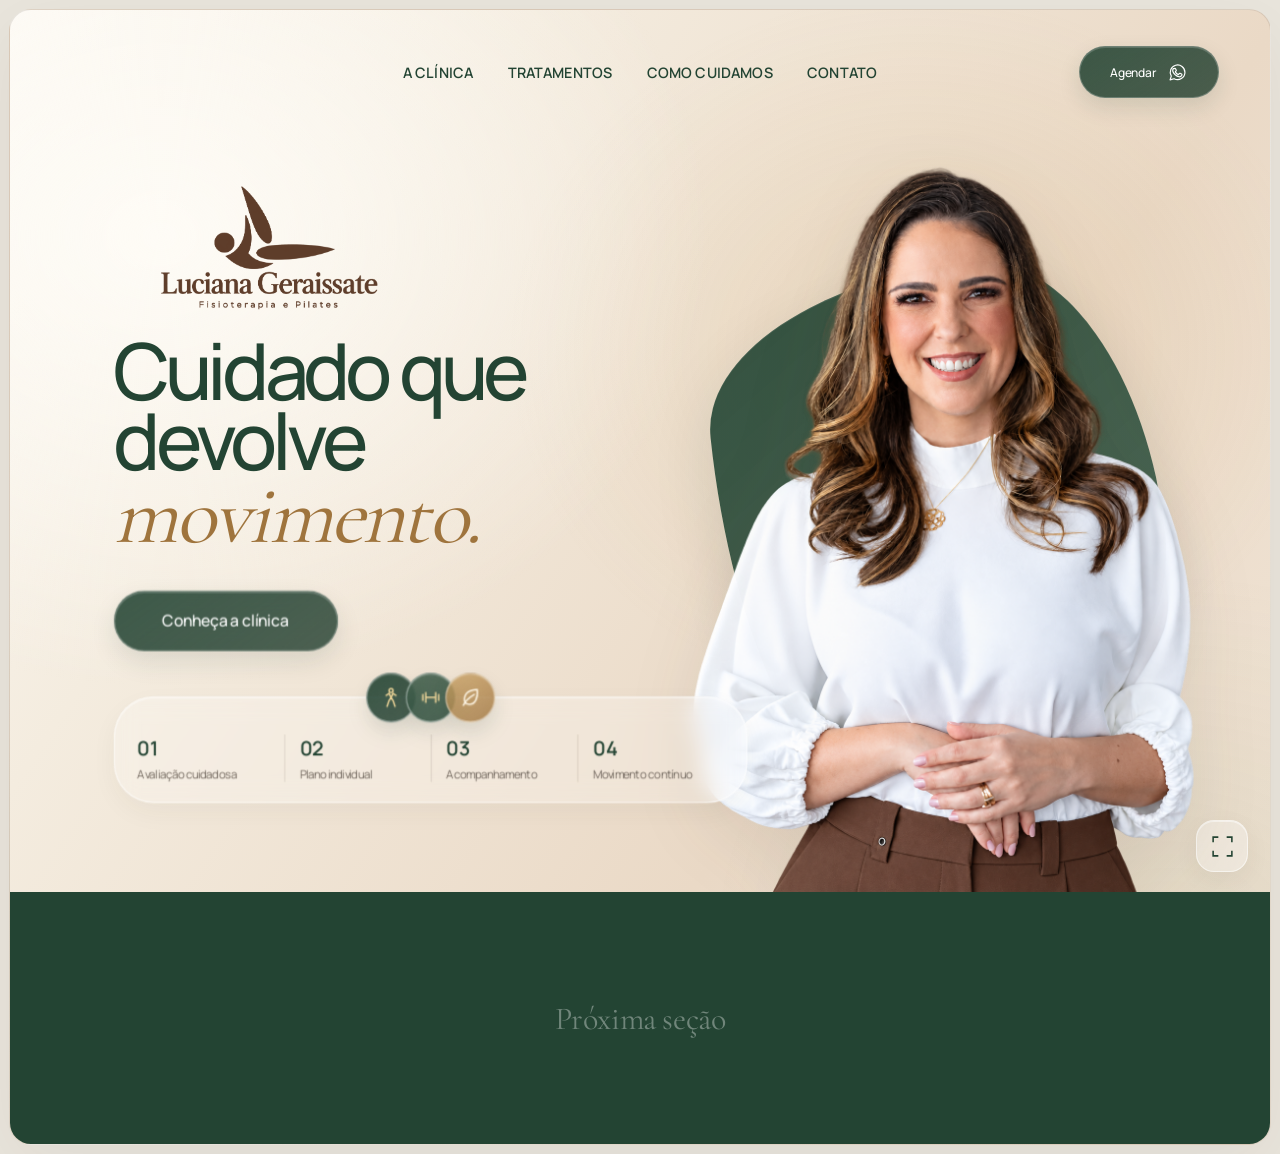
==== commit 02222e3a: "style: adicionar icones interativos a barra" ====
--- a/site-luciana-geraissate/index.html
+++ b/site-luciana-geraissate/index.html
@@ -45,6 +45,17 @@
           <h1 id="hero-title">Cuidado que<br>devolve<br><em>movimento.</em></h1>
           <a class="outline-button" href="#contato">Conheça a clínica</a>
           <div class="hero-stats" aria-label="Etapas do cuidado">
+            <ul class="stats-icons" aria-hidden="true">
+              <li>
+                <svg viewBox="0 0 24 24"><circle cx="12" cy="5" r="2"/><path d="m8 21 2-6 2-3 2 3 2 6M7 10l3-2 2 4 2-4 3 2"/></svg>
+              </li>
+              <li>
+                <svg viewBox="0 0 24 24"><path d="M4 9v6M7 7v10M17 7v10M20 9v6M7 12h10"/></svg>
+              </li>
+              <li>
+                <svg viewBox="0 0 24 24"><path d="M19 4C11 4 6 8 6 14c0 3 2 5 5 5 6 0 9-7 8-15Z"/><path d="M5 20c2-5 6-8 11-11"/></svg>
+              </li>
+            </ul>
             <div><strong>01</strong><span>Avaliação cuidadosa</span></div>
             <div><strong>02</strong><span>Plano individual</span></div>
             <div><strong>03</strong><span>Acompanhamento</span></div>
--- a/site-luciana-geraissate/styles.css
+++ b/site-luciana-geraissate/styles.css
@@ -31,7 +31,7 @@
 .skip-link:focus{top:18px}
 a:focus-visible,button:focus-visible{outline:3px solid #c47755;outline-offset:4px}
 
-.page-frame{width:min(1920px,calc(100% - 18px));margin:9px auto;background:radial-gradient(circle at 50% 40%,rgba(205,165,104,.15),transparent 29%),linear-gradient(108deg,#fcf9f3 0%,#f4ecdf 58%,#e7dac9 100%);border:1px solid rgba(81,67,57,.12);border-radius:22px;overflow:hidden;box-shadow:0 18px 70px rgba(50,40,30,.06)}
+.page-frame{width:min(1920px,calc(100% - 18px));margin:9px auto;background:radial-gradient(ellipse at 12% 20%,rgba(255,253,248,.88) 0%,transparent 35%),radial-gradient(ellipse at 72% 30%,rgba(205,165,104,.18) 0%,transparent 32%),radial-gradient(ellipse at 92% 82%,rgba(110,120,61,.11) 0%,transparent 28%),linear-gradient(124deg,#fcf9f3 0%,#f4ecdf 26%,#ead9c6 63%,#f2e7da 100%);border:1px solid rgba(81,67,57,.12);border-radius:22px;overflow:hidden;box-shadow:0 18px 70px rgba(50,40,30,.06)}
 .topbar{height:112px;padding:0 clamp(24px,4vw,76px);display:flex;align-items:center;position:relative;z-index:20}
 .menu-group{width:100%;display:flex;align-items:center;justify-content:flex-end;gap:clamp(72px,9vw,160px);transform:translateY(6px)}
 .main-nav{position:absolute;left:50%;transform:translateX(-50%);display:flex;align-items:center;justify-content:center;gap:clamp(22px,2.7vw,52px)}
@@ -53,10 +53,15 @@
 h1 em{font-family:var(--serif);font-size:1.08em;font-weight:400;font-style:italic;letter-spacing:-.035em;color:#9f743d}
 .outline-button{display:inline-flex;align-items:center;justify-content:center;min-width:170px;height:46px;padding:0 24px;border:1px solid rgba(255,255,255,.24);border-radius:999px;color:white;font-size:12px;font-weight:500;letter-spacing:-.015em;text-transform:none;text-decoration:none;background:linear-gradient(145deg,rgba(35,68,51,.88),rgba(23,53,38,.76));box-shadow:inset 0 1px 0 rgba(255,255,255,.16),0 8px 20px rgba(23,53,38,.12);backdrop-filter:blur(10px) saturate(110%);-webkit-backdrop-filter:blur(10px) saturate(110%);transition:.2s ease}
 .outline-button:hover{transform:translateY(-2px);background:linear-gradient(145deg,rgba(35,68,51,.94),rgba(23,53,38,.86));box-shadow:inset 0 1px 0 rgba(255,255,255,.2),0 12px 25px rgba(23,53,38,.17)}
-.hero-stats{width:100%;max-width:507px;margin-top:26px;padding:15px 17px;display:grid;grid-template-columns:repeat(4,1fr);background:rgba(255,255,255,.24);border:1px solid rgba(255,255,255,.48);border-radius:30px;box-shadow:inset 0 1px 0 rgba(255,255,255,.35),0 7px 20px rgba(64,54,44,.05);backdrop-filter:blur(9px);-webkit-backdrop-filter:blur(9px)}
-.hero-stats div{min-width:0;padding:0 11px;display:flex;flex-direction:column;gap:4px;border-left:1px solid rgba(81,67,57,.12)}
-.hero-stats div:first-child{border-left:0;padding-left:0}.hero-stats div:last-child{padding-right:0}
+.hero-stats{position:relative;width:100%;max-width:507px;margin-top:34px;padding:28px 17px 15px;display:grid;grid-template-columns:repeat(4,1fr);background:rgba(255,255,255,.24);border:1px solid rgba(255,255,255,.48);border-radius:30px;box-shadow:inset 0 1px 0 rgba(255,255,255,.35),0 7px 20px rgba(64,54,44,.05);backdrop-filter:blur(9px);-webkit-backdrop-filter:blur(9px)}
+.hero-stats>div{min-width:0;padding:0 11px;display:flex;flex-direction:column;gap:4px;border-left:1px solid rgba(81,67,57,.12)}
+.hero-stats>div:first-of-type{border-left:0;padding-left:0}.hero-stats>div:last-child{padding-right:0}
 .hero-stats strong{color:var(--forest);font-size:15px;font-weight:700}.hero-stats span{color:#71675e;font-size:8.75px;line-height:1.25}
+.stats-icons{position:absolute;z-index:3;left:50%;top:0;transform:translate(-50%,-50%);display:flex;align-items:center;margin:0;padding:0;list-style:none}
+.stats-icons li{width:38px;height:38px;margin-left:-8px;display:grid;place-items:center;border:1px solid rgba(255,255,255,.42);border-radius:50%;background:linear-gradient(145deg,rgba(35,68,51,.9),rgba(23,53,38,.78));color:#f4d99b;box-shadow:inset 0 1px 0 rgba(255,255,255,.15),0 7px 16px rgba(23,53,38,.13);backdrop-filter:blur(9px);-webkit-backdrop-filter:blur(9px);transition:transform .3s cubic-bezier(.22,1,.36,1),box-shadow .3s ease}
+.stats-icons li:first-child{margin-left:0;z-index:1}.stats-icons li:nth-child(2){z-index:2;background:linear-gradient(145deg,rgba(73,101,82,.92),rgba(35,68,51,.82))}.stats-icons li:nth-child(3){z-index:3;background:linear-gradient(145deg,rgba(205,165,104,.82),rgba(151,106,49,.76));color:#fff8e8}
+.stats-icons li:hover{z-index:5;transform:translateY(-3px) scale(1.12);box-shadow:inset 0 1px 0 rgba(255,255,255,.22),0 11px 22px rgba(23,53,38,.18)}
+.stats-icons svg{width:18px;height:18px;fill:none;stroke:currentColor;stroke-width:1.45;stroke-linecap:round;stroke-linejoin:round}
 
 .portrait-stage{position:absolute;left:74%;right:auto;width:45%;top:2%;bottom:0;transform:translateX(-50%);z-index:2;display:flex;justify-content:center;align-items:flex-end;pointer-events:none}
 .portrait-stage img{position:relative;z-index:2;width:min(100%,610px);height:100%;object-fit:contain;object-position:center bottom;filter:drop-shadow(0 20px 34px rgba(53,42,31,.09))}
@@ -76,16 +81,16 @@
 @media(max-width:900px){
   .page-frame{width:100%;margin:0;border:0;border-radius:0}.topbar{height:96px;display:block;padding:0 24px}.menu-group{width:100%;height:100%;display:grid;grid-template-columns:60px 1fr 126px;align-items:center;transform:none}.main-nav{display:none;position:absolute;top:96px;left:0;right:0;transform:none;background:var(--ivory);padding:22px 28px;flex-direction:column;align-items:flex-start;border-top:1px solid var(--line)}.main-nav.open{display:flex}.main-nav a{font-size:16.8px;padding:6px 0}.menu-toggle{display:flex;grid-column:1;grid-row:1;width:42px;height:42px;border:1px solid var(--line);border-radius:50%;align-items:center;justify-content:center;flex-direction:column;gap:6px}.menu-toggle span:not(.sr-only){width:17px;height:1px;background:currentColor}.top-actions{grid-column:3;grid-row:1;position:relative;z-index:2;justify-self:end}.appointment-shortcut{width:122px;height:46px;padding:0 11px;gap:7px}.appointment-shortcut span{font-size:12px}.appointment-shortcut svg{width:19px}
   .hero{height:calc(100vh - 96px);min-height:660px;max-height:780px;grid-template-columns:48% 52%;padding:0 24px;background:transparent}
-  .hero-copy{grid-column:1;padding-left:18px;margin-top:-26px;transform:none}.hero-brand{width:190px;margin-bottom:15px}h1{font-size:clamp(43px,7.8vw,64px)}.hero-stats{max-width:270px;grid-template-columns:repeat(2,1fr);gap:8px;border-radius:16px}.hero-stats div:nth-child(3){border-left:0}
+  .hero-copy{grid-column:1;padding-left:18px;margin-top:-26px;transform:none}.hero-brand{width:190px;margin-bottom:15px}h1{font-size:clamp(43px,7.8vw,64px)}.hero-stats{max-width:270px;grid-template-columns:repeat(2,1fr);gap:8px;border-radius:16px}.hero-stats>div:nth-of-type(3){border-left:0}
   .portrait-stage{left:64%;right:-22%;width:auto;top:7%;transform:none}.portrait-stage img{height:93%;object-position:center bottom}.expand-link{display:none}
 }
 
 @media(max-width:560px){
   .topbar{height:88px;padding:0 18px}.main-nav{top:88px}
-  .hero{height:calc(100svh - 88px);min-height:610px;padding:0 18px;grid-template-columns:54% 46%}.hero-copy{padding-left:2px;margin-top:-70px}.hero-brand{width:156px;margin-bottom:12px}h1{font-size:clamp(37px,10.8vw,54px);line-height:.92;margin-bottom:25px}.outline-button{min-width:154px;height:42px;padding:0 14px;font-size:12px}.hero-stats{max-width:210px;margin-top:16px;padding:11px}.hero-stats strong{font-size:12px}.hero-stats span{font-size:7px}
+  .hero{height:calc(100svh - 88px);min-height:610px;padding:0 18px;grid-template-columns:54% 46%}.hero-copy{padding-left:2px;margin-top:-70px}.hero-brand{width:156px;margin-bottom:12px}h1{font-size:clamp(37px,10.8vw,54px);line-height:.92;margin-bottom:25px}.outline-button{min-width:154px;height:42px;padding:0 14px;font-size:12px}.hero-stats{max-width:210px;margin-top:24px;padding:24px 11px 11px}.hero-stats strong{font-size:12px}.hero-stats span{font-size:7px}.stats-icons li{width:32px;height:32px}.stats-icons svg{width:15px;height:15px}
   .top-actions{position:static;grid-column:3;grid-row:1;justify-self:end;width:116px;height:48px}.appointment-shortcut{width:116px;padding:0 10px;gap:7px;border-radius:999px}.appointment-shortcut span{font-size:12px}h1 em{font-size:1em}.portrait-stage{left:60%;right:-30%;top:13%}.portrait-stage img{height:90%;object-position:center bottom;transform:none}.portrait-halo{width:100%;top:19%;transform:translateX(0) rotate(-6deg)}
 }
 
 @media(prefers-reduced-motion:no-preference){.main-nav,.outline-button{transition:all .2s ease}}
-@media(prefers-reduced-motion:reduce){.appointment-shortcut{transition:none}}
+@media(prefers-reduced-motion:reduce){.appointment-shortcut,.stats-icons li{transition:none}}
 
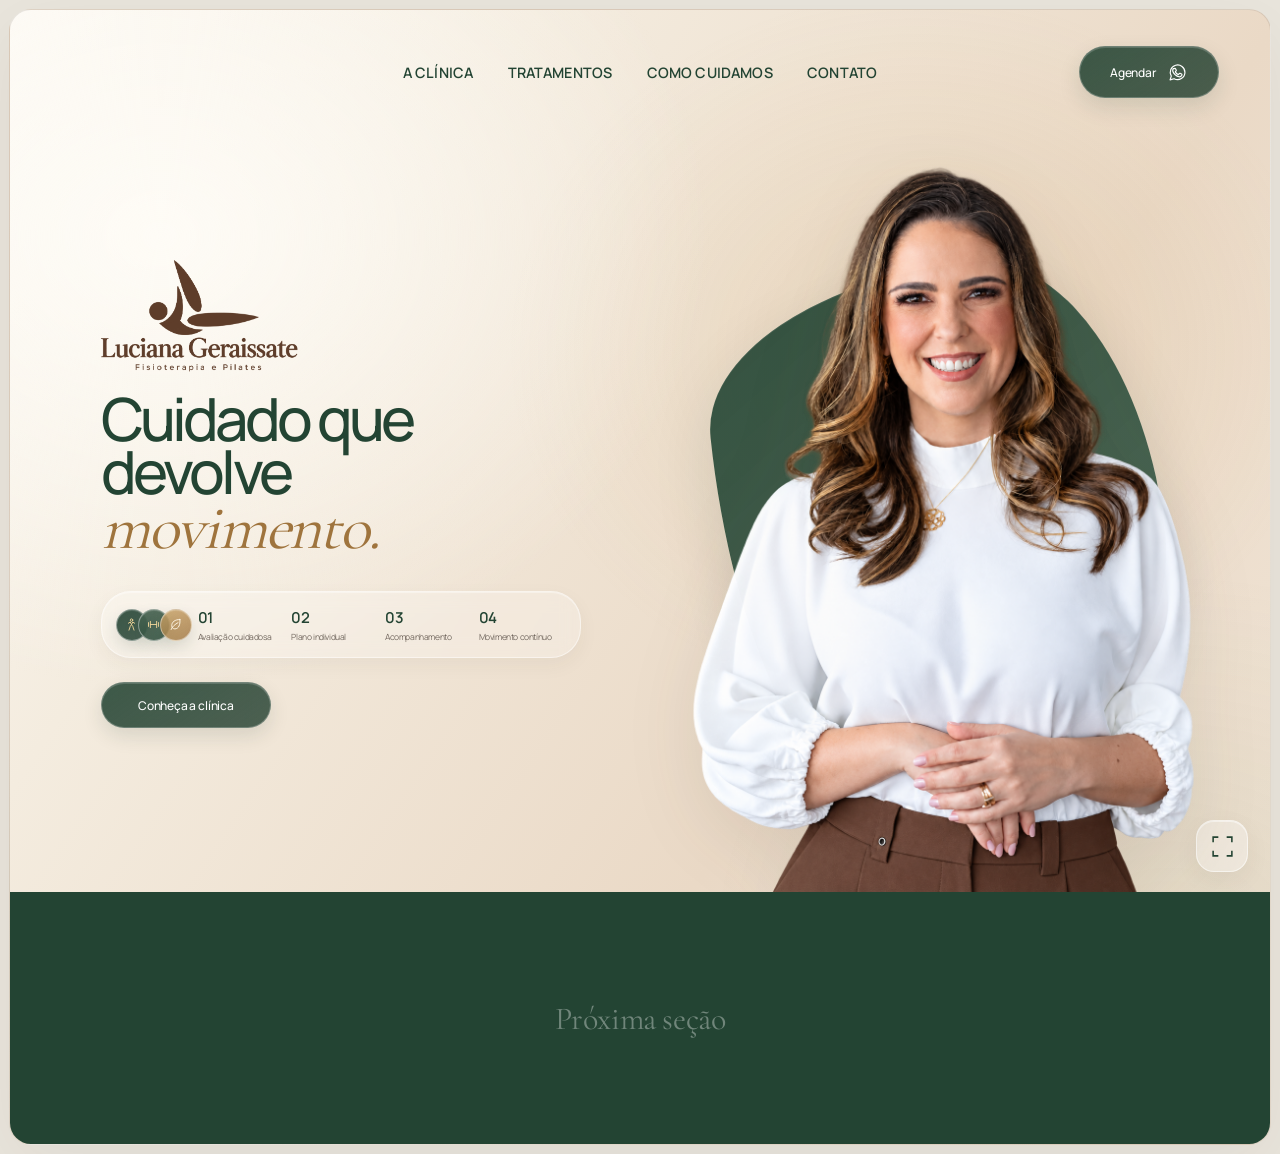
==== commit df66b85d: "style: mover chamada para baixo da barra" ====
--- a/site-luciana-geraissate/index.html
+++ b/site-luciana-geraissate/index.html
@@ -43,7 +43,6 @@
             <img src="assets/logo-marrom.png" alt="Luciana Geraissate — Fisioterapia e Pilates" width="1974" height="797">
           </a>
           <h1 id="hero-title">Cuidado que<br>devolve<br><em>movimento.</em></h1>
-          <a class="outline-button" href="#contato">Conheça a clínica</a>
           <div class="hero-stats" aria-label="Etapas do cuidado">
             <ul class="stats-icons" aria-hidden="true">
               <li>
@@ -61,6 +60,7 @@
             <div><strong>03</strong><span>Acompanhamento</span></div>
             <div><strong>04</strong><span>Movimento contínuo</span></div>
           </div>
+          <a class="outline-button" href="#contato">Conheça a clínica</a>
         </div>
 
         <div class="portrait-stage" aria-hidden="true">
--- a/site-luciana-geraissate/styles.css
+++ b/site-luciana-geraissate/styles.css
@@ -35,7 +35,7 @@
 .topbar{height:112px;padding:0 clamp(24px,4vw,76px);display:flex;align-items:center;position:relative;z-index:20}
 .menu-group{width:100%;display:flex;align-items:center;justify-content:flex-end;gap:clamp(72px,9vw,160px);transform:translateY(6px)}
 .main-nav{position:absolute;left:50%;transform:translateX(-50%);display:flex;align-items:center;justify-content:center;gap:clamp(22px,2.7vw,52px)}
-.main-nav a{font-size:14.4px;font-weight:700;letter-spacing:.01em;text-transform:uppercase;text-decoration:none;color:var(--forest);position:relative}
+.main-nav a{font-size:14.4px;font-weight:700;letter-spacing:.01em;text-transform:uppercase;text-decoration:none;white-space:nowrap;color:var(--forest);position:relative}
 .main-nav a::after{content:"";position:absolute;left:0;right:100%;bottom:-8px;height:1px;background:var(--gold);transition:right .2s ease}
 .main-nav a:hover::after{right:0}
 .top-actions{justify-self:end;display:flex;align-items:center;height:100%}
@@ -46,22 +46,23 @@
 .menu-toggle{display:none;background:rgba(255,255,255,.28);border:1px solid rgba(255,255,255,.48);color:var(--forest);box-shadow:inset 0 1px 0 rgba(255,255,255,.38),0 6px 16px rgba(64,54,44,.05);backdrop-filter:blur(9px);-webkit-backdrop-filter:blur(9px)}
 
 .hero{min-height:720px;height:calc(100vh - 130px);max-height:900px;position:relative;overflow:hidden;display:grid;grid-template-columns:48% 52%;align-items:center;padding:0 clamp(24px,4vw,76px);background:transparent}
-.hero-copy{position:relative;z-index:5;min-width:0;max-width:520px;align-self:center;padding-left:clamp(20px,3.1vw,60px);margin-top:-28px;transform:scale(1.32);transform-origin:left center}
-.hero-brand{display:block;width:240px;aspect-ratio:1974/797;margin:0 0 18px;text-decoration:none}
+.hero-copy{position:relative;z-index:5;min-width:0;max-width:520px;align-self:center;padding-left:clamp(20px,3.1vw,60px);margin-top:-28px;transform:scale(clamp(1.08,calc(.7 + .04vw),1.32));transform-origin:left center}
+.hero-brand{display:block;width:288px;aspect-ratio:1974/797;margin:0 0 18px;text-decoration:none;transform:translateX(-15%)}
 .hero-brand img{width:100%;height:auto;filter:brightness(0) saturate(100%) invert(23%) sepia(21%) saturate(1230%) hue-rotate(338deg) brightness(91%) contrast(88%)}
 h1{margin:0 0 28px;color:var(--forest);font:500 clamp(52px,4.65vw,82px)/.9 var(--sans);letter-spacing:-.065em}
 h1 em{font-family:var(--serif);font-size:1.08em;font-weight:400;font-style:italic;letter-spacing:-.035em;color:#9f743d}
 .outline-button{display:inline-flex;align-items:center;justify-content:center;min-width:170px;height:46px;padding:0 24px;border:1px solid rgba(255,255,255,.24);border-radius:999px;color:white;font-size:12px;font-weight:500;letter-spacing:-.015em;text-transform:none;text-decoration:none;background:linear-gradient(145deg,rgba(35,68,51,.88),rgba(23,53,38,.76));box-shadow:inset 0 1px 0 rgba(255,255,255,.16),0 8px 20px rgba(23,53,38,.12);backdrop-filter:blur(10px) saturate(110%);-webkit-backdrop-filter:blur(10px) saturate(110%);transition:.2s ease}
 .outline-button:hover{transform:translateY(-2px);background:linear-gradient(145deg,rgba(35,68,51,.94),rgba(23,53,38,.86));box-shadow:inset 0 1px 0 rgba(255,255,255,.2),0 12px 25px rgba(23,53,38,.17)}
-.hero-stats{position:relative;width:100%;max-width:507px;margin-top:34px;padding:28px 17px 15px;display:grid;grid-template-columns:repeat(4,1fr);background:rgba(255,255,255,.24);border:1px solid rgba(255,255,255,.48);border-radius:30px;box-shadow:inset 0 1px 0 rgba(255,255,255,.35),0 7px 20px rgba(64,54,44,.05);backdrop-filter:blur(9px);-webkit-backdrop-filter:blur(9px)}
-.hero-stats>div{min-width:0;padding:0 11px;display:flex;flex-direction:column;gap:4px;border-left:1px solid rgba(81,67,57,.12)}
-.hero-stats>div:first-of-type{border-left:0;padding-left:0}.hero-stats>div:last-child{padding-right:0}
-.hero-stats strong{color:var(--forest);font-size:15px;font-weight:700}.hero-stats span{color:#71675e;font-size:8.75px;line-height:1.25}
-.stats-icons{position:absolute;z-index:3;left:50%;top:0;transform:translate(-50%,-50%);display:flex;align-items:center;margin:0;padding:0;list-style:none}
-.stats-icons li{width:38px;height:38px;margin-left:-8px;display:grid;place-items:center;border:1px solid rgba(255,255,255,.42);border-radius:50%;background:linear-gradient(145deg,rgba(35,68,51,.9),rgba(23,53,38,.78));color:#f4d99b;box-shadow:inset 0 1px 0 rgba(255,255,255,.15),0 7px 16px rgba(23,53,38,.13);backdrop-filter:blur(9px);-webkit-backdrop-filter:blur(9px);transition:transform .3s cubic-bezier(.22,1,.36,1),box-shadow .3s ease}
+.hero-stats+.outline-button{display:flex;width:max-content;margin-top:24px}
+.hero-stats{position:relative;width:100%;max-width:507px;margin-top:34px;padding:15px 14px;display:grid;grid-template-columns:76px repeat(4,minmax(0,1fr));align-items:center;background:rgba(255,255,255,.24);border:1px solid rgba(255,255,255,.48);border-radius:30px;box-shadow:inset 0 1px 0 rgba(255,255,255,.35),0 7px 20px rgba(64,54,44,.05);backdrop-filter:blur(9px);-webkit-backdrop-filter:blur(9px)}
+.hero-stats>div{min-width:0;padding:0 6px;display:flex;flex-direction:column;gap:4px;border-left:0}
+.hero-stats>div:first-of-type{padding-left:6px}.hero-stats>div:last-child{padding-right:0}
+.hero-stats strong{color:var(--forest);font-size:15px;font-weight:700}.hero-stats span{max-width:100%;color:#71675e;font-size:8.5px;line-height:1.25;overflow-wrap:break-word}
+.stats-icons{position:relative;z-index:3;display:flex;align-items:center;align-self:center;justify-self:start;margin:0;padding:0;list-style:none}
+.stats-icons li{width:32px;height:32px;margin-left:-10px;display:grid;place-items:center;border:1px solid rgba(255,255,255,.42);border-radius:50%;background:linear-gradient(145deg,rgba(35,68,51,.9),rgba(23,53,38,.78));color:#f4d99b;box-shadow:inset 0 1px 0 rgba(255,255,255,.15),0 7px 16px rgba(23,53,38,.13);backdrop-filter:blur(9px);-webkit-backdrop-filter:blur(9px);transition:transform .3s cubic-bezier(.22,1,.36,1),box-shadow .3s ease}
 .stats-icons li:first-child{margin-left:0;z-index:1}.stats-icons li:nth-child(2){z-index:2;background:linear-gradient(145deg,rgba(73,101,82,.92),rgba(35,68,51,.82))}.stats-icons li:nth-child(3){z-index:3;background:linear-gradient(145deg,rgba(205,165,104,.82),rgba(151,106,49,.76));color:#fff8e8}
 .stats-icons li:hover{z-index:5;transform:translateY(-3px) scale(1.12);box-shadow:inset 0 1px 0 rgba(255,255,255,.22),0 11px 22px rgba(23,53,38,.18)}
-.stats-icons svg{width:18px;height:18px;fill:none;stroke:currentColor;stroke-width:1.45;stroke-linecap:round;stroke-linejoin:round}
+.stats-icons svg{width:15px;height:15px;fill:none;stroke:currentColor;stroke-width:1.45;stroke-linecap:round;stroke-linejoin:round}
 
 .portrait-stage{position:absolute;left:74%;right:auto;width:45%;top:2%;bottom:0;transform:translateX(-50%);z-index:2;display:flex;justify-content:center;align-items:flex-end;pointer-events:none}
 .portrait-stage img{position:relative;z-index:2;width:min(100%,610px);height:100%;object-fit:contain;object-position:center bottom;filter:drop-shadow(0 20px 34px rgba(53,42,31,.09))}
@@ -74,21 +75,63 @@
 
 @media(max-width:1180px){
   .main-nav{gap:22px}.appointment-shortcut{width:136px}
-  .hero{grid-template-columns:48% 52%}.hero-copy{transform:scale(1.15)}.portrait-stage{left:74%;right:auto;width:45%}
+  .hero{grid-template-columns:48% 52%}.portrait-stage{left:74%;right:auto;width:45%}
   h1{font-size:clamp(50px,5vw,68px)}
 }
 
 @media(max-width:900px){
-  .page-frame{width:100%;margin:0;border:0;border-radius:0}.topbar{height:96px;display:block;padding:0 24px}.menu-group{width:100%;height:100%;display:grid;grid-template-columns:60px 1fr 126px;align-items:center;transform:none}.main-nav{display:none;position:absolute;top:96px;left:0;right:0;transform:none;background:var(--ivory);padding:22px 28px;flex-direction:column;align-items:flex-start;border-top:1px solid var(--line)}.main-nav.open{display:flex}.main-nav a{font-size:16.8px;padding:6px 0}.menu-toggle{display:flex;grid-column:1;grid-row:1;width:42px;height:42px;border:1px solid var(--line);border-radius:50%;align-items:center;justify-content:center;flex-direction:column;gap:6px}.menu-toggle span:not(.sr-only){width:17px;height:1px;background:currentColor}.top-actions{grid-column:3;grid-row:1;position:relative;z-index:2;justify-self:end}.appointment-shortcut{width:122px;height:46px;padding:0 11px;gap:7px}.appointment-shortcut span{font-size:12px}.appointment-shortcut svg{width:19px}
-  .hero{height:calc(100vh - 96px);min-height:660px;max-height:780px;grid-template-columns:48% 52%;padding:0 24px;background:transparent}
-  .hero-copy{grid-column:1;padding-left:18px;margin-top:-26px;transform:none}.hero-brand{width:190px;margin-bottom:15px}h1{font-size:clamp(43px,7.8vw,64px)}.hero-stats{max-width:270px;grid-template-columns:repeat(2,1fr);gap:8px;border-radius:16px}.hero-stats>div:nth-of-type(3){border-left:0}
-  .portrait-stage{left:64%;right:-22%;width:auto;top:7%;transform:none}.portrait-stage img{height:93%;object-position:center bottom}.expand-link{display:none}
+  .page-frame{width:100%;margin:0;border:0;border-radius:0}
+  .topbar{height:96px;display:block;padding:0 24px}
+  .menu-group{width:100%;height:100%;display:grid;grid-template-columns:52px 1fr 116px;align-items:center;gap:0;transform:none}
+  .main-nav{display:none;position:absolute;top:96px;left:0;right:0;transform:none;background:var(--ivory);padding:22px 28px;flex-direction:column;align-items:flex-start;border-top:1px solid var(--line)}
+  .main-nav.open{display:flex}
+  .main-nav a{font-size:16.8px;padding:6px 0}
+  .menu-toggle{display:flex;grid-column:1;grid-row:1;width:40px;height:40px;border:1px solid var(--line);border-radius:50%;align-items:center;justify-content:center;flex-direction:column;gap:6px}
+  .menu-toggle span:not(.sr-only){width:17px;height:1px;background:currentColor}
+  .top-actions{grid-column:3;grid-row:1;position:relative;z-index:2;justify-self:end}
+  .appointment-shortcut{width:112px;height:44px;padding:0 10px;gap:7px}
+  .appointment-shortcut span{font-size:11px}
+  .appointment-shortcut svg{width:18px}
+  .hero{height:calc(100svh - 96px);min-height:680px;max-height:860px;grid-template-columns:minmax(0,52%) minmax(0,48%);padding:0 24px;background:transparent}
+  .hero-copy{grid-column:1;width:100%;max-width:360px;padding-left:0;margin-top:-18px;transform:none}
+  .hero-brand{width:clamp(168px,26.4vw,216px);margin-bottom:14px}
+  h1{font-size:clamp(40px,6.8vw,54px);line-height:.92;margin-bottom:22px}
+  .outline-button{min-width:154px;height:42px;padding:0 16px}
+  .hero-stats{max-width:300px;margin-top:28px;padding:12px 10px;grid-template-columns:58px repeat(2,minmax(0,1fr));gap:8px;border-radius:20px}
+  .stats-icons{grid-row:1/span 2}
+  .stats-icons li{width:28px;height:28px;margin-left:-9px}
+  .stats-icons svg{width:13px;height:13px}
+  .hero-stats>div{padding:0 9px}
+  .portrait-stage{left:auto;right:-2%;width:54%;height:auto;aspect-ratio:2/3;top:auto;bottom:0;transform:none}
+  .portrait-stage img{width:100%;height:auto;object-fit:contain;object-position:right bottom}
+  .portrait-halo{width:92%;height:64%;top:22%;right:0}
+  .expand-link{display:none}
 }
 
 @media(max-width:560px){
-  .topbar{height:88px;padding:0 18px}.main-nav{top:88px}
-  .hero{height:calc(100svh - 88px);min-height:610px;padding:0 18px;grid-template-columns:54% 46%}.hero-copy{padding-left:2px;margin-top:-70px}.hero-brand{width:156px;margin-bottom:12px}h1{font-size:clamp(37px,10.8vw,54px);line-height:.92;margin-bottom:25px}.outline-button{min-width:154px;height:42px;padding:0 14px;font-size:12px}.hero-stats{max-width:210px;margin-top:24px;padding:24px 11px 11px}.hero-stats strong{font-size:12px}.hero-stats span{font-size:7px}.stats-icons li{width:32px;height:32px}.stats-icons svg{width:15px;height:15px}
-  .top-actions{position:static;grid-column:3;grid-row:1;justify-self:end;width:116px;height:48px}.appointment-shortcut{width:116px;padding:0 10px;gap:7px;border-radius:999px}.appointment-shortcut span{font-size:12px}h1 em{font-size:1em}.portrait-stage{left:60%;right:-30%;top:13%}.portrait-stage img{height:90%;object-position:center bottom;transform:none}.portrait-halo{width:100%;top:19%;transform:translateX(0) rotate(-6deg)}
+  .topbar{height:82px;padding:0 16px}
+  .menu-group{grid-template-columns:46px 1fr 104px}
+  .main-nav{top:82px}
+  .menu-toggle{width:38px;height:38px}
+  .top-actions{position:static;grid-column:3;grid-row:1;justify-self:end;width:104px;height:42px}
+  .appointment-shortcut{width:104px;height:42px;padding:0 8px;gap:6px;border-radius:999px}
+  .appointment-shortcut span{font-size:11px}
+  .appointment-shortcut svg{width:17px}
+  .hero{height:calc(100svh - 82px);min-height:650px;max-height:760px;padding:0 16px;grid-template-columns:minmax(0,56%) minmax(0,44%)}
+  .hero-copy{width:min(310px,calc(100vw - 32px));max-width:310px;padding-left:0;margin-top:-42px;transform:translateY(-90px)}
+  .hero-brand{width:180px;margin-bottom:10px}
+  h1{font-size:clamp(41.25px,12vw,50px);line-height:.92;margin-bottom:18px}
+  h1 em{font-size:1em}
+  .outline-button{min-width:140px;height:40px;padding:0 12px;font-size:12px}
+  .hero-stats{max-width:218px;margin-top:24px;padding:10px 7px;grid-template-columns:48px repeat(2,minmax(0,1fr));gap:7px;border-radius:18px}
+  .hero-stats>div{padding:0 6px;gap:3px}
+  .hero-stats strong{font-size:12px}
+  .hero-stats span{font-size:7px}
+  .stats-icons li{width:25px;height:25px;margin-left:-9px}
+  .stats-icons svg{width:12px;height:12px}
+  .portrait-stage{left:auto;right:-12%;width:70%;height:auto;aspect-ratio:2/3;top:auto;bottom:0;transform:none}
+  .portrait-stage img{width:100%;height:auto;object-fit:contain;object-position:right bottom;transform:none}
+  .portrait-halo{width:96%;height:62%;top:24%;right:0;transform:rotate(-6deg)}
 }
 
 @media(prefers-reduced-motion:no-preference){.main-nav,.outline-button{transition:all .2s ease}}
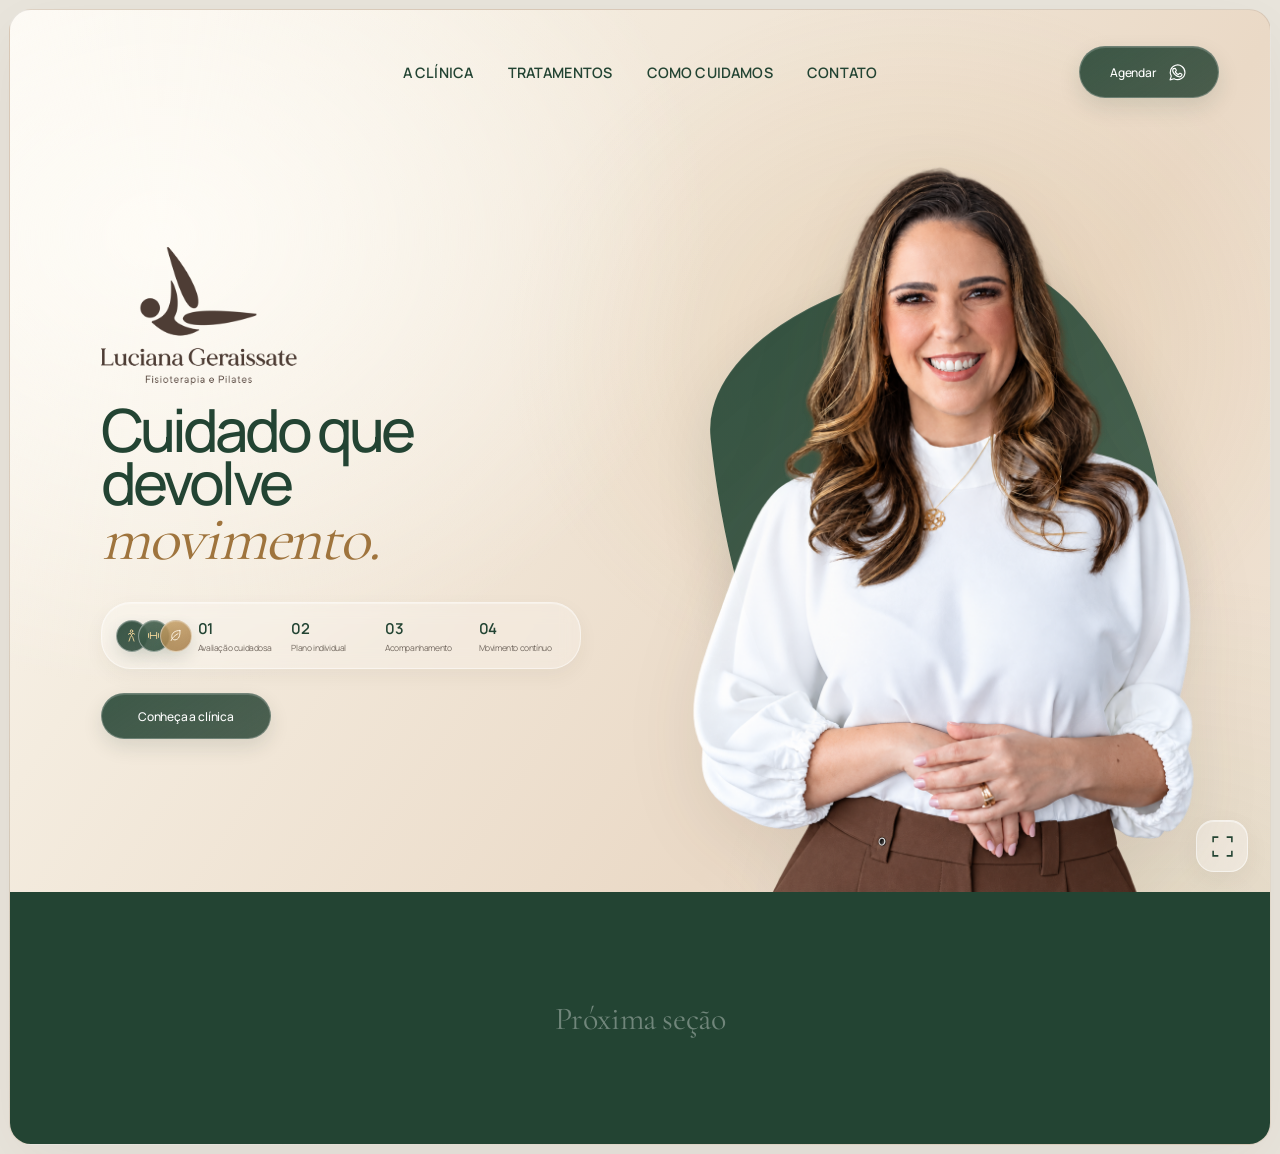
==== commit 35a9df33: "assets: substituir logo por versao em alta resolucao" ====
--- a/site-luciana-geraissate/index.html
+++ b/site-luciana-geraissate/index.html
@@ -40,7 +40,7 @@
       <section class="hero" id="inicio" aria-labelledby="hero-title">
         <div class="hero-copy">
           <a class="hero-brand" href="#inicio" aria-label="Luciana Geraissate, início">
-            <img src="assets/logo-marrom.png" alt="Luciana Geraissate — Fisioterapia e Pilates" width="1974" height="797">
+            <img src="assets/logo-marrom.png" alt="Luciana Geraissate — Fisioterapia e Pilates" width="8000" height="4500">
           </a>
           <h1 id="hero-title">Cuidado que<br>devolve<br><em>movimento.</em></h1>
           <div class="hero-stats" aria-label="Etapas do cuidado">
--- a/site-luciana-geraissate/styles.css
+++ b/site-luciana-geraissate/styles.css
@@ -47,8 +47,8 @@
 
 .hero{min-height:720px;height:calc(100vh - 130px);max-height:900px;position:relative;overflow:hidden;display:grid;grid-template-columns:48% 52%;align-items:center;padding:0 clamp(24px,4vw,76px);background:transparent}
 .hero-copy{position:relative;z-index:5;min-width:0;max-width:520px;align-self:center;padding-left:clamp(20px,3.1vw,60px);margin-top:-28px;transform:scale(clamp(1.08,calc(.7 + .04vw),1.32));transform-origin:left center}
-.hero-brand{display:block;width:288px;aspect-ratio:1974/797;margin:0 0 18px;text-decoration:none;transform:translateX(-15%)}
-.hero-brand img{width:100%;height:auto;filter:brightness(0) saturate(100%) invert(23%) sepia(21%) saturate(1230%) hue-rotate(338deg) brightness(91%) contrast(88%)}
+.hero-brand{display:block;width:196px;aspect-ratio:4056/2858;margin:0 0 18px;overflow:hidden;text-decoration:none}
+.hero-brand img{width:197.24%;height:auto;max-width:none;transform:translate(-24.725%,-18.222%)}
 h1{margin:0 0 28px;color:var(--forest);font:500 clamp(52px,4.65vw,82px)/.9 var(--sans);letter-spacing:-.065em}
 h1 em{font-family:var(--serif);font-size:1.08em;font-weight:400;font-style:italic;letter-spacing:-.035em;color:#9f743d}
 .outline-button{display:inline-flex;align-items:center;justify-content:center;min-width:170px;height:46px;padding:0 24px;border:1px solid rgba(255,255,255,.24);border-radius:999px;color:white;font-size:12px;font-weight:500;letter-spacing:-.015em;text-transform:none;text-decoration:none;background:linear-gradient(145deg,rgba(35,68,51,.88),rgba(23,53,38,.76));box-shadow:inset 0 1px 0 rgba(255,255,255,.16),0 8px 20px rgba(23,53,38,.12);backdrop-filter:blur(10px) saturate(110%);-webkit-backdrop-filter:blur(10px) saturate(110%);transition:.2s ease}
@@ -83,7 +83,7 @@
   .page-frame{width:100%;margin:0;border:0;border-radius:0}
   .topbar{height:96px;display:block;padding:0 24px}
   .menu-group{width:100%;height:100%;display:grid;grid-template-columns:52px 1fr 116px;align-items:center;gap:0;transform:none}
-  .main-nav{display:none;position:absolute;top:96px;left:0;right:0;transform:none;background:var(--ivory);padding:22px 28px;flex-direction:column;align-items:flex-start;border-top:1px solid var(--line)}
+  .main-nav{display:none;position:absolute;z-index:10;top:104px;left:24px;right:24px;transform:none;padding:18px 22px;flex-direction:column;align-items:flex-start;gap:10px;background:rgba(250,247,240,.62);border:1px solid rgba(255,255,255,.62);border-radius:24px;box-shadow:inset 0 1px 0 rgba(255,255,255,.48),0 16px 38px rgba(45,39,32,.11);backdrop-filter:blur(16px) saturate(112%);-webkit-backdrop-filter:blur(16px) saturate(112%)}
   .main-nav.open{display:flex}
   .main-nav a{font-size:16.8px;padding:6px 0}
   .menu-toggle{display:flex;grid-column:1;grid-row:1;width:40px;height:40px;border:1px solid var(--line);border-radius:50%;align-items:center;justify-content:center;flex-direction:column;gap:6px}
@@ -93,11 +93,12 @@
   .appointment-shortcut span{font-size:11px}
   .appointment-shortcut svg{width:18px}
   .hero{height:calc(100svh - 96px);min-height:680px;max-height:860px;grid-template-columns:minmax(0,52%) minmax(0,48%);padding:0 24px;background:transparent}
-  .hero-copy{grid-column:1;width:100%;max-width:360px;padding-left:0;margin-top:-18px;transform:none}
-  .hero-brand{width:clamp(168px,26.4vw,216px);margin-bottom:14px}
+  .hero-copy{grid-column:1;width:100%;max-width:360px;padding-left:0;margin-top:-18px;transform:translateY(-90px)}
+  .hero-brand{width:clamp(115px,18vw,147px);margin-bottom:14px}
   h1{font-size:clamp(40px,6.8vw,54px);line-height:.92;margin-bottom:22px}
   .outline-button{min-width:154px;height:42px;padding:0 16px}
-  .hero-stats{max-width:300px;margin-top:28px;padding:12px 10px;grid-template-columns:58px repeat(2,minmax(0,1fr));gap:8px;border-radius:20px}
+  .hero-stats{top:190px;max-width:300px;margin-top:28px;padding:12px 10px;grid-template-columns:58px repeat(2,minmax(0,1fr));gap:8px;border-radius:20px}
+  .hero-stats+.outline-button{position:relative;top:190px}
   .stats-icons{grid-row:1/span 2}
   .stats-icons li{width:28px;height:28px;margin-left:-9px}
   .stats-icons svg{width:13px;height:13px}
@@ -111,19 +112,20 @@
 @media(max-width:560px){
   .topbar{height:82px;padding:0 16px}
   .menu-group{grid-template-columns:46px 1fr 104px}
-  .main-nav{top:82px}
+  .main-nav{top:90px;left:16px;right:16px;padding:16px 18px;gap:8px;border-radius:22px}
   .menu-toggle{width:38px;height:38px}
   .top-actions{position:static;grid-column:3;grid-row:1;justify-self:end;width:104px;height:42px}
   .appointment-shortcut{width:104px;height:42px;padding:0 8px;gap:6px;border-radius:999px}
   .appointment-shortcut span{font-size:11px}
   .appointment-shortcut svg{width:17px}
   .hero{height:calc(100svh - 82px);min-height:650px;max-height:760px;padding:0 16px;grid-template-columns:minmax(0,56%) minmax(0,44%)}
-  .hero-copy{width:min(310px,calc(100vw - 32px));max-width:310px;padding-left:0;margin-top:-42px;transform:translateY(-90px)}
-  .hero-brand{width:180px;margin-bottom:10px}
+  .hero-copy{width:min(310px,calc(100vw - 32px));max-width:310px;padding-left:0;margin-top:-42px;transform:translateY(-120px)}
+  .hero-brand{width:123px;margin-bottom:10px}
   h1{font-size:clamp(41.25px,12vw,50px);line-height:.92;margin-bottom:18px}
   h1 em{font-size:1em}
   .outline-button{min-width:140px;height:40px;padding:0 12px;font-size:12px}
-  .hero-stats{max-width:218px;margin-top:24px;padding:10px 7px;grid-template-columns:48px repeat(2,minmax(0,1fr));gap:7px;border-radius:18px}
+  .hero-stats{top:240px;max-width:218px;margin-top:24px;padding:10px 7px;grid-template-columns:48px repeat(2,minmax(0,1fr));gap:7px;border-radius:18px}
+  .hero-stats+.outline-button{top:240px}
   .hero-stats>div{padding:0 6px;gap:3px}
   .hero-stats strong{font-size:12px}
   .hero-stats span{font-size:7px}
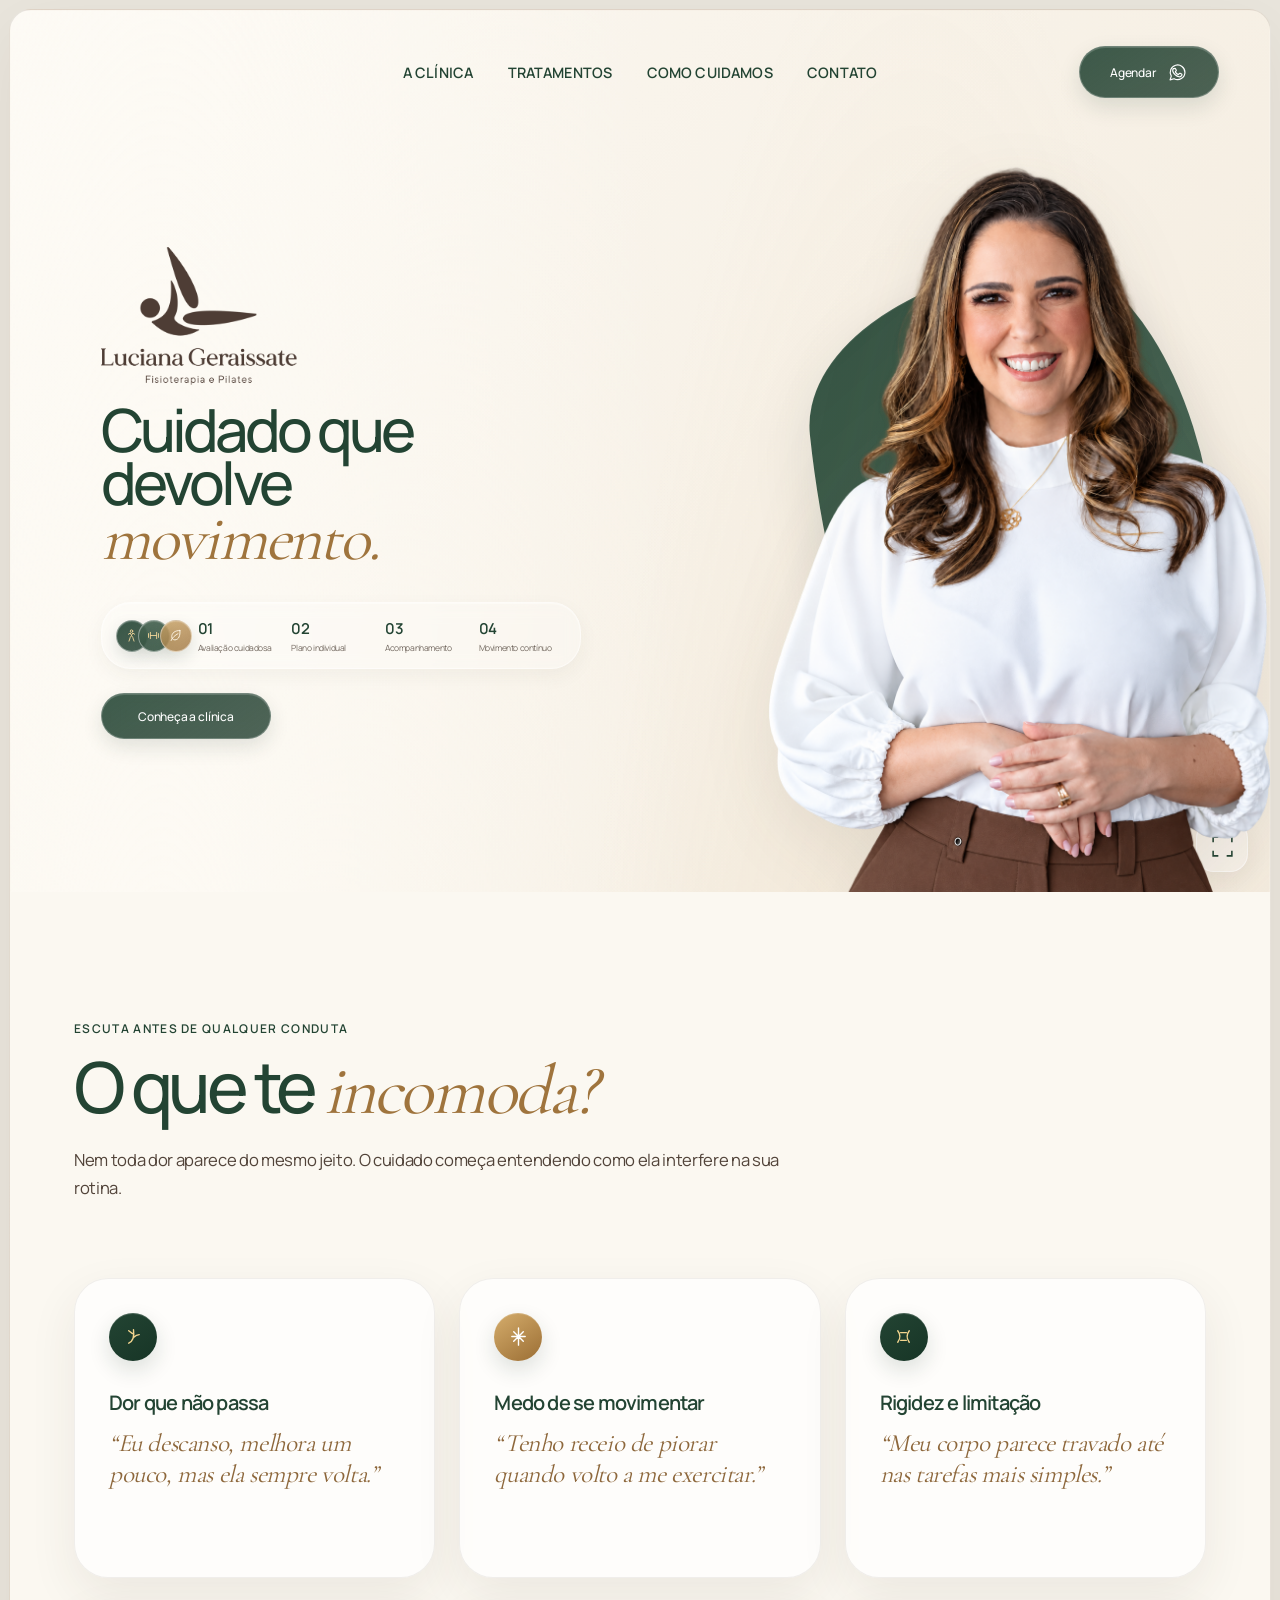
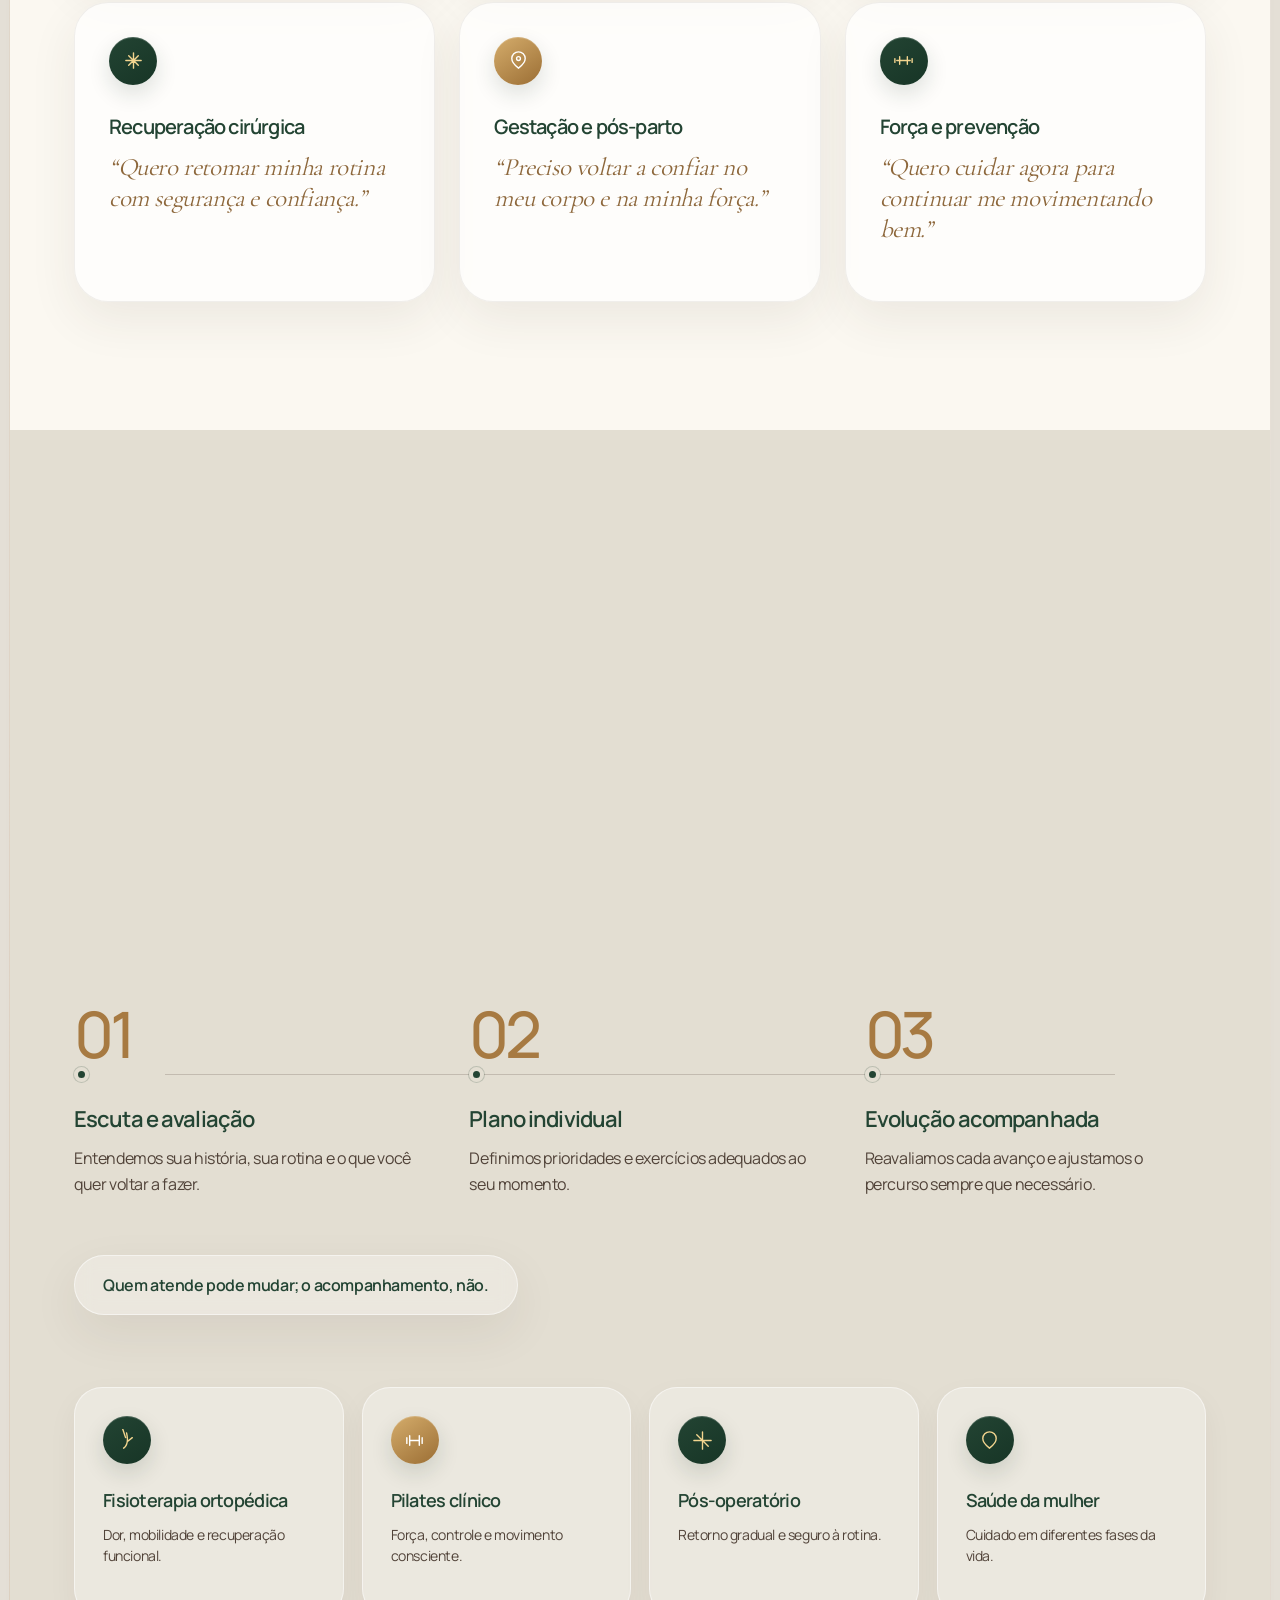
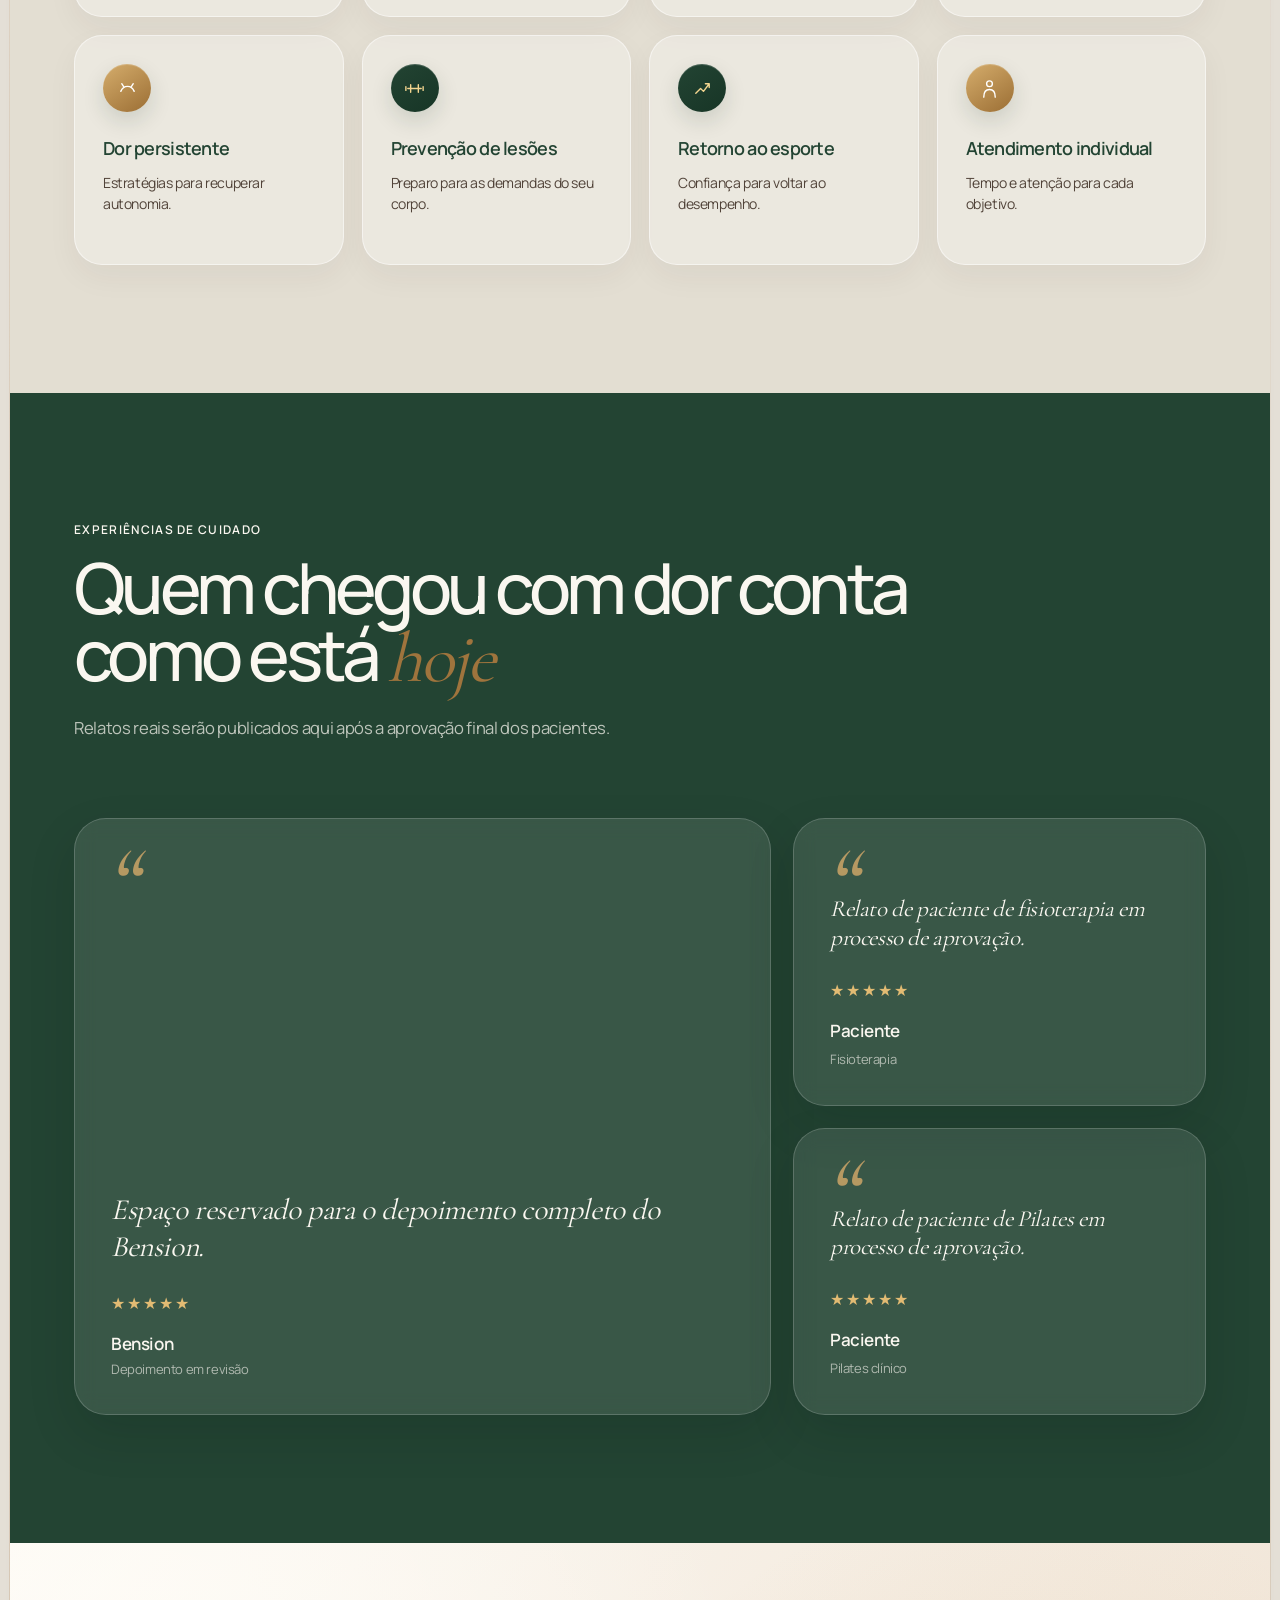
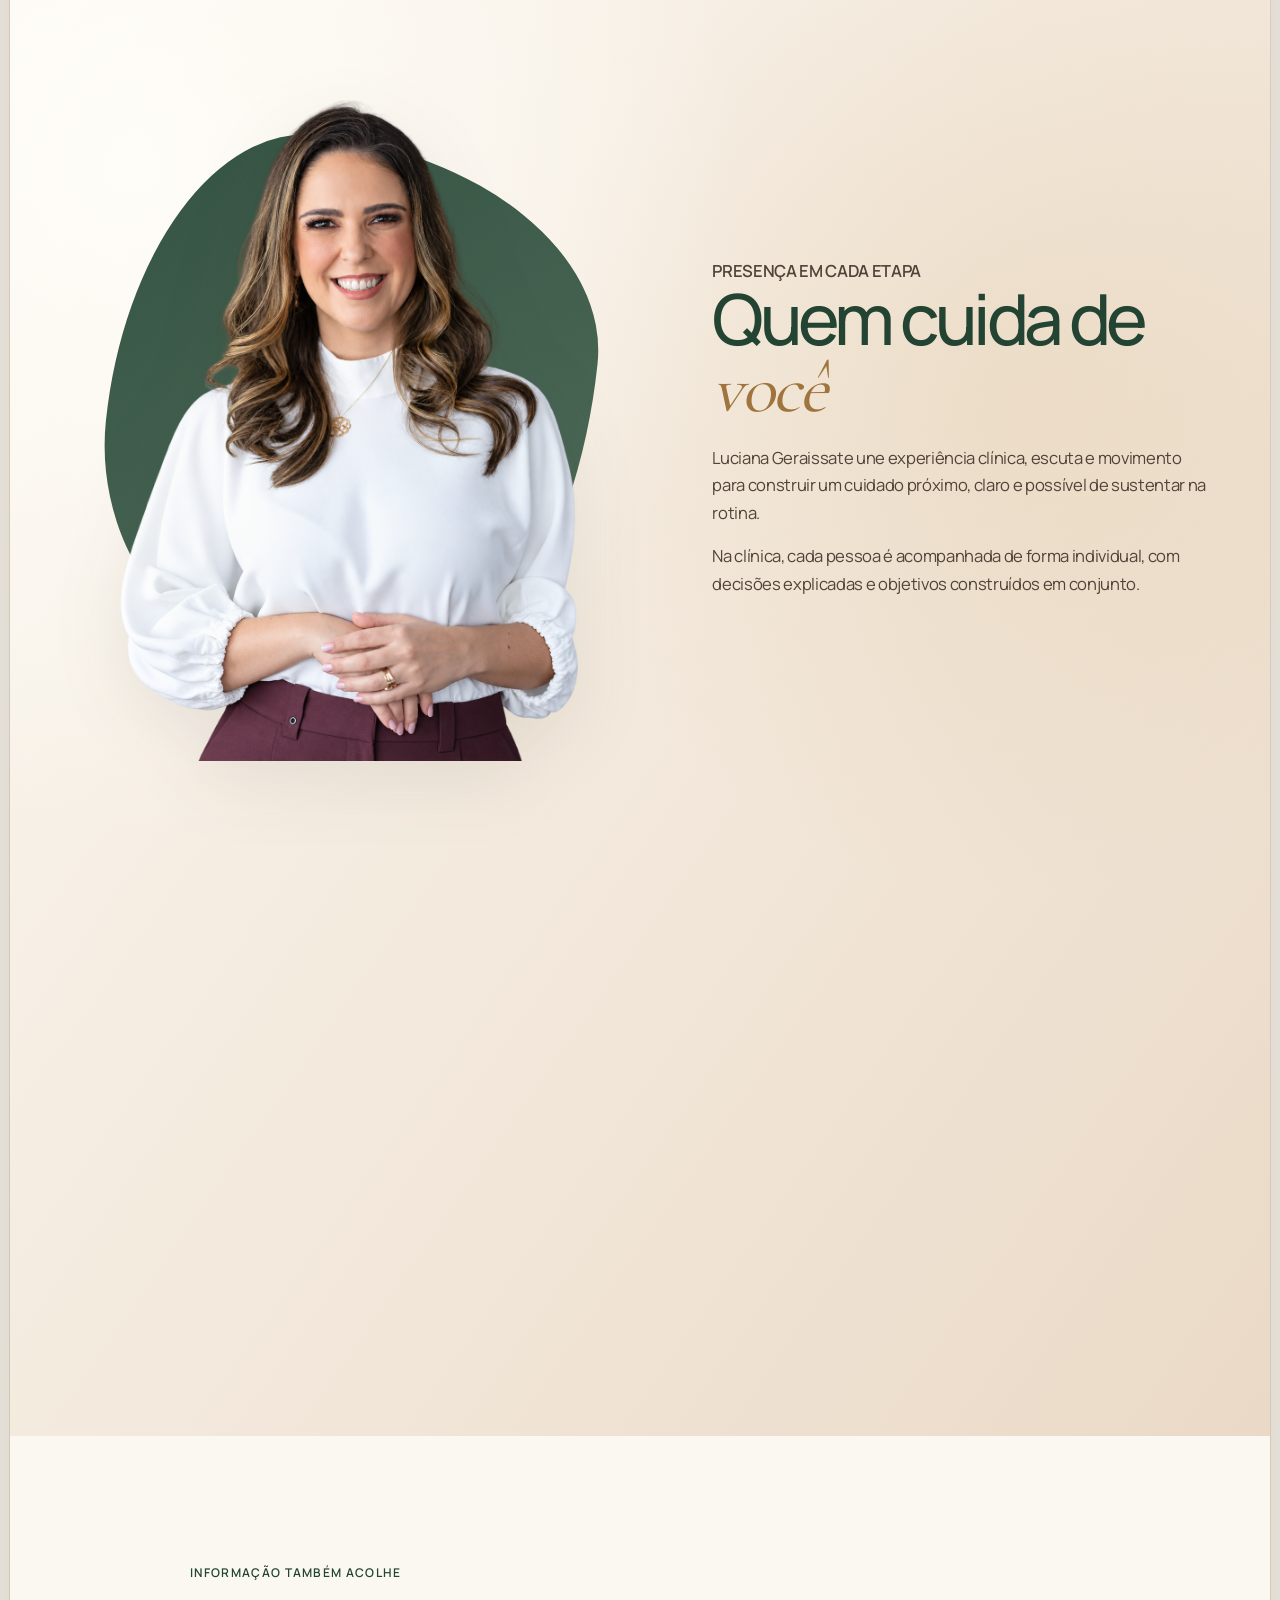
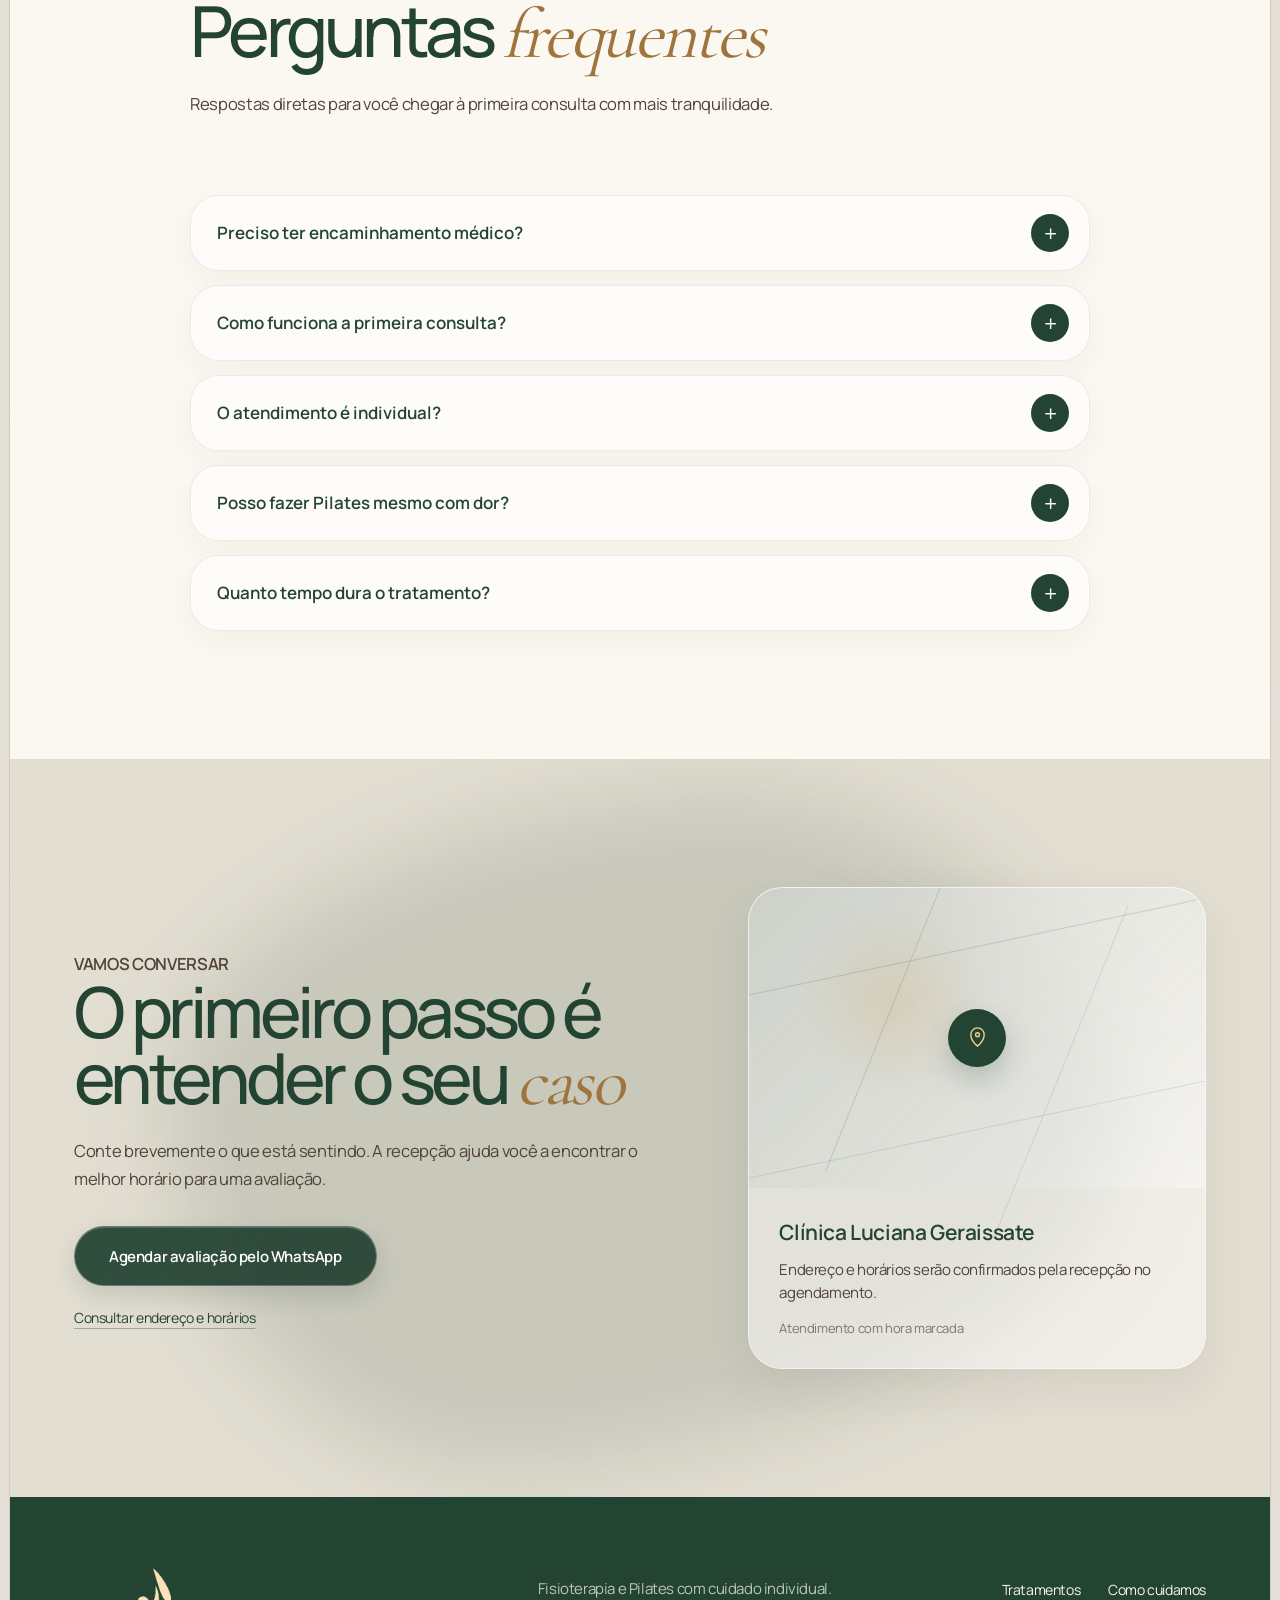
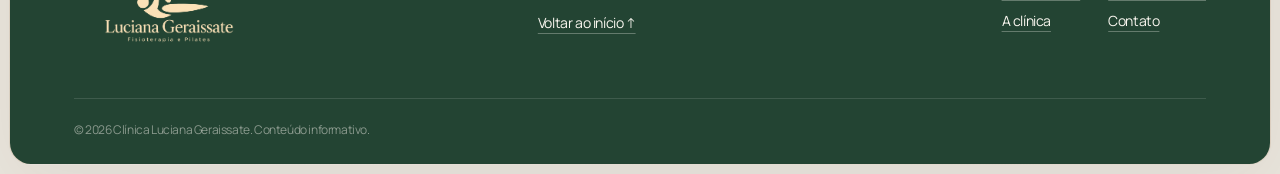
==== commit 0fe9fce8: "feat: construir secoes completas do site" ====
--- a/site-luciana-geraissate/index.html
+++ b/site-luciana-geraissate/index.html
@@ -68,15 +68,108 @@
           <img src="assets/luciana-cutout-brown-pants.png" alt="" width="1024" height="1536">
         </div>
 
-        <a class="expand-link" href="#clinica" aria-label="Explorar a página">
+        <a class="expand-link" href="#tratamentos" aria-label="Explorar a página">
           <svg viewBox="0 0 24 24" aria-hidden="true"><path d="M8 3H3v5M16 3h5v5M8 21H3v-5m13 5h5v-5"/></svg>
         </a>
       </section>
 
-      <section class="next-section" id="clinica" aria-label="Continuação do site">
-        <p>Próxima seção</p>
+      <section class="site-section pain-section" id="tratamentos" aria-labelledby="pain-title">
+        <div class="section-inner">
+          <header class="section-heading reveal">
+            <p class="section-kicker">Escuta antes de qualquer conduta</p>
+            <h2 id="pain-title">O que te <em>incomoda?</em></h2>
+            <p>Nem toda dor aparece do mesmo jeito. O cuidado começa entendendo como ela interfere na sua rotina.</p>
+          </header>
+          <div class="pain-grid">
+            <article class="pain-card reveal"><span class="icon-orb"><svg viewBox="0 0 24 24"><path d="M7 19c4-2 6-7 5-14M12 13c2-2 4-3 6-3M11 9 7 6"/></svg></span><h3>Dor que não passa</h3><p>“Eu descanso, melhora um pouco, mas ela sempre volta.”</p><span class="card-arrow">→</span></article>
+            <article class="pain-card reveal"><span class="icon-orb icon-orb-gold"><svg viewBox="0 0 24 24"><path d="M12 3v18M5 12h14M7 7l10 10M17 7 7 17"/></svg></span><h3>Medo de se movimentar</h3><p>“Tenho receio de piorar quando volto a me exercitar.”</p><span class="card-arrow">→</span></article>
+            <article class="pain-card reveal"><span class="icon-orb"><svg viewBox="0 0 24 24"><path d="M6 18c3-4 3-8 0-12M18 18c-3-4-3-8 0-12M9 8h6M9 16h6"/></svg></span><h3>Rigidez e limitação</h3><p>“Meu corpo parece travado até nas tarefas mais simples.”</p><span class="card-arrow">→</span></article>
+            <article class="pain-card reveal"><span class="icon-orb"><svg viewBox="0 0 24 24"><path d="M4 12h16M12 4v16M7 7l10 10M17 7 7 17"/></svg></span><h3>Recuperação cirúrgica</h3><p>“Quero retomar minha rotina com segurança e confiança.”</p><span class="card-arrow">→</span></article>
+            <article class="pain-card reveal"><span class="icon-orb icon-orb-gold"><svg viewBox="0 0 24 24"><path d="M12 20c4-3 7-6 7-10a7 7 0 0 0-14 0c0 4 3 7 7 10Z"/><circle cx="12" cy="10" r="2"/></svg></span><h3>Gestação e pós-parto</h3><p>“Preciso voltar a confiar no meu corpo e na minha força.”</p><span class="card-arrow">→</span></article>
+            <article class="pain-card reveal"><span class="icon-orb"><svg viewBox="0 0 24 24"><path d="M5 12h14M8 8v8M16 8v8M3 10v4M21 10v4"/></svg></span><h3>Força e prevenção</h3><p>“Quero cuidar agora para continuar me movimentando bem.”</p><span class="card-arrow">→</span></article>
+          </div>
+        </div>
+      </section>
+
+      <section class="site-section method-section" id="metodo" aria-labelledby="method-title">
+        <div class="section-inner">
+          <header class="section-heading reveal">
+            <p class="section-kicker">Um plano que acompanha você</p>
+            <h2 id="method-title">Como <em>cuidamos</em></h2>
+            <p>Cada etapa combina avaliação, movimento e acompanhamento próximo.</p>
+          </header>
+          <blockquote class="method-quote reveal">“Talvez você já tenha tentado parar, insistir ou conviver com o desconforto. Aqui, o caminho começa entendendo o seu corpo por inteiro.”</blockquote>
+          <ol class="care-timeline" aria-label="Etapas do cuidado">
+            <li class="reveal"><strong>01</strong><span class="timeline-dot"></span><h3>Escuta e avaliação</h3><p>Entendemos sua história, sua rotina e o que você quer voltar a fazer.</p></li>
+            <li class="reveal"><strong>02</strong><span class="timeline-dot"></span><h3>Plano individual</h3><p>Definimos prioridades e exercícios adequados ao seu momento.</p></li>
+            <li class="reveal"><strong>03</strong><span class="timeline-dot"></span><h3>Evolução acompanhada</h3><p>Reavaliamos cada avanço e ajustamos o percurso sempre que necessário.</p></li>
+          </ol>
+          <p class="method-pill reveal">Quem atende pode mudar; o acompanhamento, não.</p>
+          <div class="treatment-grid" aria-label="Tratamentos">
+            <article class="treatment-card reveal"><span class="icon-orb"><svg viewBox="0 0 24 24"><path d="M8 20c4-3 5-8 3-16M12 13l5-4M10 9 6-3"/></svg></span><h3>Fisioterapia ortopédica</h3><p>Dor, mobilidade e recuperação funcional.</p></article>
+            <article class="treatment-card reveal"><span class="icon-orb icon-orb-gold"><svg viewBox="0 0 24 24"><path d="M4 9v6M7 7v10M17 7v10M20 9v6M7 12h10"/></svg></span><h3>Pilates clínico</h3><p>Força, controle e movimento consciente.</p></article>
+            <article class="treatment-card reveal"><span class="icon-orb"><svg viewBox="0 0 24 24"><path d="M12 3v18M3 12h18M6 6l12 12"/></svg></span><h3>Pós-operatório</h3><p>Retorno gradual e seguro à rotina.</p></article>
+            <article class="treatment-card reveal"><span class="icon-orb"><svg viewBox="0 0 24 24"><path d="M12 20c4-3 7-6 7-10a7 7 0 0 0-14 0c0 4 3 7 7 10Z"/></svg></span><h3>Saúde da mulher</h3><p>Cuidado em diferentes fases da vida.</p></article>
+            <article class="treatment-card reveal"><span class="icon-orb icon-orb-gold"><svg viewBox="0 0 24 24"><path d="M5 15c3-7 11-7 14 0M8 10l-2-3M16 10l2-3"/></svg></span><h3>Dor persistente</h3><p>Estratégias para recuperar autonomia.</p></article>
+            <article class="treatment-card reveal"><span class="icon-orb"><svg viewBox="0 0 24 24"><path d="M5 12h14M8 8v8M16 8v8M3 10v4M21 10v4"/></svg></span><h3>Prevenção de lesões</h3><p>Preparo para as demandas do seu corpo.</p></article>
+            <article class="treatment-card reveal"><span class="icon-orb"><svg viewBox="0 0 24 24"><path d="m5 17 5-5 3 3 6-8M15 7h4v4"/></svg></span><h3>Retorno ao esporte</h3><p>Confiança para voltar ao desempenho.</p></article>
+            <article class="treatment-card reveal"><span class="icon-orb icon-orb-gold"><svg viewBox="0 0 24 24"><circle cx="12" cy="7" r="3"/><path d="M6 21c0-5 2-8 6-8s6 3 6 8"/></svg></span><h3>Atendimento individual</h3><p>Tempo e atenção para cada objetivo.</p></article>
+          </div>
+        </div>
+      </section>
+
+      <section class="site-section testimonials-section" aria-labelledby="testimonials-title">
+        <div class="section-inner">
+          <header class="section-heading section-heading-inverse reveal">
+            <p class="section-kicker">Experiências de cuidado</p>
+            <h2 id="testimonials-title">Quem chegou com dor conta como está <em>hoje</em></h2>
+            <p>Relatos reais serão publicados aqui após a aprovação final dos pacientes.</p>
+          </header>
+          <div class="testimonial-grid">
+            <article class="testimonial-card testimonial-featured reveal"><span class="quote-mark">“</span><p>Espaço reservado para o depoimento completo do Bension.</p><div class="stars" aria-label="5 estrelas">★★★★★</div><h3>Bension</h3><span>Depoimento em revisão</span></article>
+            <article class="testimonial-card reveal"><span class="quote-mark">“</span><p>Relato de paciente de fisioterapia em processo de aprovação.</p><div class="stars" aria-label="5 estrelas">★★★★★</div><h3>Paciente</h3><span>Fisioterapia</span></article>
+            <article class="testimonial-card reveal"><span class="quote-mark">“</span><p>Relato de paciente de Pilates em processo de aprovação.</p><div class="stars" aria-label="5 estrelas">★★★★★</div><h3>Paciente</h3><span>Pilates clínico</span></article>
+          </div>
+        </div>
+      </section>
+
+      <section class="site-section about-section" id="clinica" aria-labelledby="about-title">
+        <div class="section-inner">
+          <div class="about-layout">
+            <div class="about-portrait reveal"><span class="about-blob"></span><img src="assets/luciana-cutout.png" alt="Luciana Geraissate" width="1024" height="1536"></div>
+            <div class="about-copy reveal"><p class="section-kicker">Presença em cada etapa</p><h2 id="about-title">Quem cuida de <em>você</em></h2><p>Luciana Geraissate une experiência clínica, escuta e movimento para construir um cuidado próximo, claro e possível de sustentar na rotina.</p><p>Na clínica, cada pessoa é acompanhada de forma individual, com decisões explicadas e objetivos construídos em conjunto.</p></div>
+          </div>
+          <div class="about-stats reveal" aria-label="Números da clínica"><ul class="stats-icons" aria-hidden="true"><li><svg viewBox="0 0 24 24"><circle cx="12" cy="5" r="2"/><path d="m8 21 2-6 2-3 2 3 2 6"/></svg></li><li><svg viewBox="0 0 24 24"><path d="M4 9v6M7 7v10M17 7v10M20 9v6M7 12h10"/></svg></li><li><svg viewBox="0 0 24 24"><path d="M19 4C11 4 6 8 6 14c0 3 2 5 5 5 6 0 9-7 8-15Z"/></svg></li></ul><div><strong>20+</strong><span>anos de experiência</span></div><div><strong>2014</strong><span>clínica desde</span></div><div><strong>1ª</strong><span>consulta com Luciana</span></div><div><strong>5★</strong><span>cuidado reconhecido</span></div></div>
+          <div class="space-gallery reveal"><figure class="space-photo space-photo-wide"><img src="assets/card-pilates.webp" alt="Atendimento de Pilates na clínica"></figure><figure class="space-photo"><img src="assets/card-pilates.webp" alt="Detalhe do espaço de Pilates"></figure><div class="space-note"><span class="icon-orb icon-orb-gold"><svg viewBox="0 0 24 24"><path d="M4 20V8l8-5 8 5v12M9 20v-6h6v6"/></svg></span><p>Um espaço pensado para receber com calma, privacidade e movimento.</p></div></div>
+        </div>
+      </section>
+
+      <section class="site-section faq-section" id="faq" aria-labelledby="faq-title">
+        <div class="section-inner faq-inner">
+          <header class="section-heading reveal"><p class="section-kicker">Informação também acolhe</p><h2 id="faq-title">Perguntas <em>frequentes</em></h2><p>Respostas diretas para você chegar à primeira consulta com mais tranquilidade.</p></header>
+          <div class="faq-list">
+            <article class="faq-item reveal"><h3><button type="button" aria-expanded="false"><span>Preciso ter encaminhamento médico?</span><span class="faq-icon">+</span></button></h3><div class="faq-answer"><p>Não. A avaliação fisioterapêutica pode ser agendada diretamente. Se houver exames ou orientações médicas anteriores, você pode levá-los.</p></div></article>
+            <article class="faq-item reveal"><h3><button type="button" aria-expanded="false"><span>Como funciona a primeira consulta?</span><span class="faq-icon">+</span></button></h3><div class="faq-answer"><p>Conversamos sobre sua história, avaliamos movimentos e definimos juntos os primeiros objetivos do plano de cuidado.</p></div></article>
+            <article class="faq-item reveal"><h3><button type="button" aria-expanded="false"><span>O atendimento é individual?</span><span class="faq-icon">+</span></button></h3><div class="faq-answer"><p>A avaliação e o plano são individualizados. A modalidade e a dinâmica das sessões são explicadas antes do início.</p></div></article>
+            <article class="faq-item reveal"><h3><button type="button" aria-expanded="false"><span>Posso fazer Pilates mesmo com dor?</span><span class="faq-icon">+</span></button></h3><div class="faq-answer"><p>Depende do seu momento. A avaliação identifica quais movimentos são seguros e como adaptar a prática ao que você precisa.</p></div></article>
+            <article class="faq-item reveal"><h3><button type="button" aria-expanded="false"><span>Quanto tempo dura o tratamento?</span><span class="faq-icon">+</span></button></h3><div class="faq-answer"><p>O tempo varia conforme o objetivo, a resposta do corpo e a frequência possível. A evolução é reavaliada ao longo do processo.</p></div></article>
+          </div>
+        </div>
+      </section>
+
+      <section class="site-section contact-section" id="contato" aria-labelledby="contact-title">
+        <span class="contact-blob" aria-hidden="true"></span>
+        <div class="section-inner contact-layout">
+          <div class="contact-copy reveal"><p class="section-kicker">Vamos conversar</p><h2 id="contact-title">O primeiro passo é entender o seu <em>caso</em></h2><p>Conte brevemente o que está sentindo. A recepção ajuda você a encontrar o melhor horário para uma avaliação.</p><a class="primary-button primary-button-large" href="https://wa.me/" target="_blank" rel="noopener">Agendar avaliação pelo WhatsApp</a><a class="secondary-link" href="https://wa.me/" target="_blank" rel="noopener">Consultar endereço e horários</a></div>
+          <div class="location-card reveal"><div class="map-placeholder"><span class="map-pin"><svg viewBox="0 0 24 24"><path d="M12 21s7-6 7-12a7 7 0 0 0-14 0c0 6 7 12 7 12Z"/><circle cx="12" cy="9" r="2"/></svg></span></div><div class="location-copy"><h3>Clínica Luciana Geraissate</h3><p>Endereço e horários serão confirmados pela recepção no agendamento.</p><span>Atendimento com hora marcada</span></div></div>
+        </div>
       </section>
     </main>
+
+    <footer class="site-footer">
+      <div class="footer-inner"><img src="assets/logo-dourada.png" alt="Luciana Geraissate — Fisioterapia e Pilates"><div><p>Fisioterapia e Pilates com cuidado individual.</p><a href="#inicio">Voltar ao início ↑</a></div><nav aria-label="Links do rodapé"><a href="#tratamentos">Tratamentos</a><a href="#metodo">Como cuidamos</a><a href="#clinica">A clínica</a><a href="#contato">Contato</a></nav></div>
+      <p class="footer-legal">© 2026 Clínica Luciana Geraissate. Conteúdo informativo.</p>
+    </footer>
   </div>
 
   <script src="script.js" defer></script>
--- a/site-luciana-geraissate/styles.css
+++ b/site-luciana-geraissate/styles.css
@@ -11,6 +11,11 @@
   --forest-dark:#173526;
   --olive:#6e783d;
   --coffee:#514339;
+  --cream-base:#e3ded2;
+  --cream-light:#fbf8f1;
+  --glass:rgba(255,255,255,.28);
+  --glass-border:rgba(255,255,255,.52);
+  --shadow-soft:0 18px 48px rgba(58,46,35,.08);
   --gold:#cda568;
   --gold-gradient:linear-gradient(120deg,#92632f 0%,#c89443 28%,#f2d58b 52%,#b47b31 76%,#e0bd72 100%);
   --brown-logo:linear-gradient(118deg,#3e271d 0%,#6a4230 30%,#ad7951 52%,#5b3829 74%,#8b5b3d 100%);
@@ -45,8 +50,8 @@
 .appointment-shortcut span{font-size:12px;font-weight:500;letter-spacing:-.015em;text-transform:none}
 .menu-toggle{display:none;background:rgba(255,255,255,.28);border:1px solid rgba(255,255,255,.48);color:var(--forest);box-shadow:inset 0 1px 0 rgba(255,255,255,.38),0 6px 16px rgba(64,54,44,.05);backdrop-filter:blur(9px);-webkit-backdrop-filter:blur(9px)}
 
-.hero{min-height:720px;height:calc(100vh - 130px);max-height:900px;position:relative;overflow:hidden;display:grid;grid-template-columns:48% 52%;align-items:center;padding:0 clamp(24px,4vw,76px);background:transparent}
-.hero-copy{position:relative;z-index:5;min-width:0;max-width:520px;align-self:center;padding-left:clamp(20px,3.1vw,60px);margin-top:-28px;transform:scale(clamp(1.08,calc(.7 + .04vw),1.32));transform-origin:left center}
+.hero{min-height:720px;height:calc(100vh - 130px);max-height:900px;position:relative;overflow:hidden;display:grid;grid-template-columns:55% 45%;align-items:center;padding:0 clamp(24px,4vw,76px);background:transparent}
+.hero-copy{position:relative;z-index:5;min-width:0;max-width:520px;align-self:center;padding-left:clamp(20px,3.1vw,60px);margin-top:-28px;transform:scale(clamp(1.296,calc(.84 + .048vw),1.584));transform-origin:left center}
 .hero-brand{display:block;width:196px;aspect-ratio:4056/2858;margin:0 0 18px;overflow:hidden;text-decoration:none}
 .hero-brand img{width:197.24%;height:auto;max-width:none;transform:translate(-24.725%,-18.222%)}
 h1{margin:0 0 28px;color:var(--forest);font:500 clamp(52px,4.65vw,82px)/.9 var(--sans);letter-spacing:-.065em}
@@ -64,18 +69,105 @@
 .stats-icons li:hover{z-index:5;transform:translateY(-3px) scale(1.12);box-shadow:inset 0 1px 0 rgba(255,255,255,.22),0 11px 22px rgba(23,53,38,.18)}
 .stats-icons svg{width:15px;height:15px;fill:none;stroke:currentColor;stroke-width:1.45;stroke-linecap:round;stroke-linejoin:round}
 
-.portrait-stage{position:absolute;left:74%;right:auto;width:45%;top:2%;bottom:0;transform:translateX(-50%);z-index:2;display:flex;justify-content:center;align-items:flex-end;pointer-events:none}
+.portrait-stage{position:absolute;left:80%;right:auto;width:40%;top:2%;bottom:0;transform:translateX(-50%);z-index:2;display:flex;justify-content:center;align-items:flex-end;pointer-events:none}
 .portrait-stage img{position:relative;z-index:2;width:min(100%,610px);height:100%;object-fit:contain;object-position:center bottom;filter:drop-shadow(0 20px 34px rgba(53,42,31,.09))}
 .portrait-halo{position:absolute;z-index:1;width:78%;height:70%;top:17%;border-radius:63% 37% 68% 32% / 28% 55% 45% 72%;background:linear-gradient(145deg,rgba(35,68,51,.92),rgba(46,82,63,.82));transform:rotate(-6deg);box-shadow:inset 0 1px 0 rgba(255,255,255,.1),0 24px 65px rgba(23,53,38,.12)}
 
 .expand-link{position:absolute;right:22px;bottom:20px;width:52px;height:52px;border:1px solid rgba(255,255,255,.55);border-radius:18px;display:grid;place-items:center;color:var(--forest);text-decoration:none;background:rgba(255,255,255,.34);box-shadow:inset 0 1px 0 rgba(255,255,255,.5),0 8px 24px rgba(60,46,32,.06);backdrop-filter:blur(10px);-webkit-backdrop-filter:blur(10px)}
 .expand-link svg{width:25px;fill:none;stroke:currentColor;stroke-width:1.5}
-.next-section{height:28vh;display:grid;place-items:center;background:var(--forest);color:white}
-.next-section p{font:400 32px var(--serif);opacity:.35}
+
+.site-section{position:relative;padding:clamp(96px,10vw,160px) clamp(24px,5vw,88px);overflow:hidden}
+.section-inner{width:min(1380px,100%);margin:0 auto;position:relative;z-index:2}
+.section-heading{max-width:850px;margin-bottom:clamp(46px,6vw,82px)}
+.section-kicker{margin:0 0 16px;color:var(--forest);font-size:12px;font-weight:700;letter-spacing:.11em;text-transform:uppercase}
+.section-heading h2,.about-copy h2,.contact-copy h2{margin:0;color:var(--forest);font:500 clamp(48px,5.5vw,84px)/.94 var(--sans);letter-spacing:-.065em}
+.section-heading h2 em,.about-copy h2 em,.contact-copy h2 em{font-family:var(--serif);font-weight:400;font-style:italic;letter-spacing:-.035em;color:#9f743d}
+.section-heading>p:last-child,.about-copy>p,.contact-copy>p{max-width:720px;margin:22px 0 0;color:var(--coffee);font-size:clamp(16px,1.3vw,19px);line-height:1.65;letter-spacing:-.02em}
+.icon-orb{width:48px;height:48px;display:grid;place-items:center;border-radius:50%;color:#f3d58f;background:linear-gradient(145deg,var(--forest),var(--forest-dark));box-shadow:inset 0 1px 0 rgba(255,255,255,.18),0 9px 22px rgba(23,53,38,.14)}
+.icon-orb-gold{color:white;background:linear-gradient(145deg,#d5ad6c,#9b6e34)}
+.icon-orb svg,.map-pin svg{width:23px;height:23px;fill:none;stroke:currentColor;stroke-width:1.45;stroke-linecap:round;stroke-linejoin:round}
+.primary-button{min-height:50px;padding:0 28px;display:inline-flex;align-items:center;justify-content:center;border:1px solid rgba(255,255,255,.25);border-radius:999px;background:linear-gradient(145deg,rgba(35,68,51,.94),rgba(23,53,38,.86));box-shadow:inset 0 1px 0 rgba(255,255,255,.18),0 10px 25px rgba(23,53,38,.15);color:white;font-size:14px;font-weight:600;text-decoration:none;transition:transform .25s ease,box-shadow .25s ease}
+.primary-button:hover{transform:translateY(-3px);box-shadow:inset 0 1px 0 rgba(255,255,255,.2),0 16px 30px rgba(23,53,38,.2)}
+.secondary-link{color:var(--forest);font-size:14px;text-underline-offset:5px;text-decoration-color:rgba(35,68,51,.35)}
+
+.pain-section{background:var(--cream-light)}
+.pain-grid{display:grid;grid-template-columns:repeat(3,minmax(0,1fr));gap:24px}
+.pain-card{min-height:300px;position:relative;padding:34px;border:1px solid rgba(81,67,57,.08);border-radius:34px;background:rgba(255,255,255,.68);box-shadow:var(--shadow-soft);transition:transform .28s ease,box-shadow .28s ease}
+.pain-card:hover{transform:translateY(-7px);box-shadow:0 24px 54px rgba(58,46,35,.12)}
+.pain-card h3,.treatment-card h3{margin:28px 0 12px;color:var(--forest);font-size:20px;font-weight:700;letter-spacing:-.04em}
+.pain-card p{margin:0;color:#8d673b;font:italic 400 25px/1.25 var(--serif)}
+.card-arrow{position:absolute;right:28px;bottom:24px;color:var(--forest);font-size:25px;opacity:0;transform:translateX(-8px);transition:.25s ease}
+.pain-card:hover .card-arrow{opacity:1;transform:none}
+
+.method-section{background:var(--cream-base)}
+.method-quote{max-width:980px;margin:0 0 70px;padding:0;border:0;color:#8d673b;font:italic 400 clamp(28px,3vw,46px)/1.25 var(--serif)}
+.care-timeline{position:relative;margin:0 0 58px;padding:0;display:grid;grid-template-columns:repeat(3,1fr);gap:54px;list-style:none}
+.care-timeline::before{content:"";position:absolute;left:8%;right:8%;top:72px;height:1px;background:rgba(81,67,57,.22)}
+.care-timeline li{position:relative;min-width:0}
+.care-timeline strong{display:block;margin-bottom:24px;color:#a77a42;font:500 clamp(48px,5vw,76px)/1 var(--sans);letter-spacing:-.07em}
+.timeline-dot{position:absolute;z-index:2;top:65px;left:0;width:15px;height:15px;border:4px solid var(--cream-base);border-radius:50%;background:var(--forest);box-shadow:0 0 0 1px rgba(35,68,51,.2)}
+.care-timeline h3{margin:38px 0 12px;color:var(--forest);font-size:22px;letter-spacing:-.04em}
+.care-timeline p{margin:0;color:var(--coffee);font-size:16px;line-height:1.6}
+.method-pill{width:max-content;max-width:100%;margin:0 0 72px;padding:18px 28px;border:1px solid var(--glass-border);border-radius:999px;background:var(--glass);box-shadow:var(--shadow-soft);backdrop-filter:blur(10px);-webkit-backdrop-filter:blur(10px);color:var(--forest);font-size:16px;font-weight:600}
+.treatment-grid{display:grid;grid-template-columns:repeat(4,minmax(0,1fr));gap:18px}
+.treatment-card{min-height:230px;padding:28px;border:1px solid rgba(255,255,255,.5);border-radius:28px;background:rgba(255,255,255,.3);box-shadow:0 12px 30px rgba(58,46,35,.05)}
+.treatment-card h3{margin-top:24px;font-size:18px}
+.treatment-card p{margin:0;color:var(--coffee);font-size:14px;line-height:1.5}
+
+.testimonials-section{background:var(--forest);color:var(--ivory)}
+.section-heading-inverse .section-kicker,.section-heading-inverse h2{color:var(--ivory)}
+.section-heading-inverse>p:last-child{color:rgba(250,247,240,.72)}
+.testimonial-grid{display:grid;grid-template-columns:1.35fr .8fr;gap:22px}
+.testimonial-card{position:relative;min-height:260px;padding:36px;border:1px solid rgba(255,255,255,.18);border-radius:32px;background:rgba(255,255,255,.1);box-shadow:0 20px 48px rgba(10,24,17,.14);backdrop-filter:blur(10px);-webkit-backdrop-filter:blur(10px)}
+.testimonial-featured{grid-row:span 2;min-height:542px;display:flex;flex-direction:column;justify-content:flex-end}
+.quote-mark{position:absolute;left:28px;top:14px;color:var(--gold);font:italic 400 100px/1 var(--serif);opacity:.85}
+.testimonial-card>p{margin:40px 0 26px;color:var(--ivory);font:italic 400 clamp(24px,2.3vw,38px)/1.25 var(--serif)}
+.testimonial-card:not(.testimonial-featured)>p{font-size:23px}
+.stars{margin-bottom:18px;color:#e2bb73;letter-spacing:.12em}
+.testimonial-card h3{margin:0 0 5px;color:var(--ivory);font-size:17px}.testimonial-card>span:last-child{font-size:13px;color:rgba(250,247,240,.62)}
+
+.about-section{background:radial-gradient(ellipse at 10% 15%,rgba(255,253,248,.92),transparent 38%),radial-gradient(ellipse at 80% 30%,rgba(205,165,104,.16),transparent 34%),linear-gradient(125deg,#fcf9f3,#ead9c6)}
+.about-layout{display:grid;grid-template-columns:minmax(0,1fr) minmax(0,.9fr);align-items:center;gap:clamp(48px,7vw,110px)}
+.about-portrait{position:relative;min-height:690px;display:flex;align-items:flex-end;justify-content:center}
+.about-portrait img{position:relative;z-index:2;width:min(88%,590px);max-height:690px;object-fit:contain;object-position:center bottom;filter:drop-shadow(0 20px 34px rgba(53,42,31,.09))}
+.about-blob{position:absolute;z-index:1;left:6%;right:6%;top:10%;bottom:8%;border-radius:37% 63% 42% 58% / 54% 35% 65% 46%;background:linear-gradient(145deg,rgba(35,68,51,.92),rgba(46,82,63,.82));transform:rotate(6deg)}
+.about-copy>p{max-width:620px}.about-copy>p+p{margin-top:16px}
+.about-stats{position:relative;margin:70px 0 42px;padding:22px 24px;display:grid;grid-template-columns:90px repeat(4,1fr);align-items:center;border:1px solid var(--glass-border);border-radius:34px;background:var(--glass);box-shadow:var(--shadow-soft);backdrop-filter:blur(11px);-webkit-backdrop-filter:blur(11px)}
+.about-stats>div{padding:2px 20px;border-left:1px solid rgba(81,67,57,.12)}
+.about-stats strong{display:block;color:var(--forest);font-size:24px}.about-stats span{color:var(--coffee);font-size:12px}
+.space-gallery{display:grid;grid-template-columns:1.4fr .8fr .8fr;grid-auto-rows:330px;gap:20px}
+.space-photo,.space-note{margin:0;overflow:hidden;border-radius:32px;box-shadow:var(--shadow-soft)}
+.space-photo img{width:100%;height:100%;object-fit:cover}.space-photo:not(.space-photo-wide) img{object-position:75% center}
+.space-note{padding:34px;display:flex;flex-direction:column;justify-content:flex-end;background:rgba(255,255,255,.5);border:1px solid var(--glass-border)}
+.space-note p{margin:24px 0 0;color:var(--forest);font-size:20px;line-height:1.45;font-weight:600}
+
+.faq-section{background:var(--cream-light)}
+.faq-inner{max-width:900px}
+.faq-list{display:flex;flex-direction:column;gap:14px}
+.faq-item{border:1px solid rgba(81,67,57,.1);border-radius:28px;background:rgba(255,255,255,.62);box-shadow:0 10px 28px rgba(58,46,35,.04);overflow:hidden}
+.faq-item h3{margin:0}.faq-item button{width:100%;padding:18px 20px 18px 26px;border:0;background:transparent;display:flex;align-items:center;justify-content:space-between;gap:20px;color:var(--forest);font-size:17px;font-weight:600;text-align:left;cursor:pointer}
+.faq-icon{width:38px;height:38px;flex:0 0 38px;display:grid;place-items:center;border-radius:50%;background:var(--forest);color:white;font-size:23px;font-weight:400;transition:transform .25s ease}
+.faq-item.is-open .faq-icon{transform:rotate(45deg)}
+.faq-answer{display:grid;grid-template-rows:0fr;transition:grid-template-rows .28s ease}.faq-answer>p{min-height:0;overflow:hidden;margin:0;padding:0 78px 0 26px;color:var(--coffee);font-size:16px;line-height:1.65;transition:padding .28s ease}.faq-item.is-open .faq-answer{grid-template-rows:1fr}.faq-item.is-open .faq-answer>p{padding-bottom:24px}
+
+.contact-section{background:var(--cream-base);isolation:isolate}
+.contact-blob{position:absolute;z-index:0;left:50%;top:50%;width:min(74vw,1040px);height:min(52vw,720px);border-radius:58% 42% 65% 35% / 42% 58% 42% 58%;background:rgba(35,68,51,.14);filter:blur(45px);transform:translate(-50%,-50%) rotate(-5deg)}
+.contact-layout{display:grid;grid-template-columns:1fr .8fr;align-items:center;gap:clamp(50px,8vw,120px)}
+.contact-copy{max-width:720px}.contact-copy .primary-button{margin-top:34px}.primary-button-large{min-height:60px;padding:0 34px;font-size:15px}.contact-copy .secondary-link{display:block;width:max-content;margin-top:22px}
+.location-card{overflow:hidden;border:1px solid var(--glass-border);border-radius:34px;background:rgba(255,255,255,.48);box-shadow:var(--shadow-soft);backdrop-filter:blur(10px);-webkit-backdrop-filter:blur(10px)}
+.map-placeholder{height:300px;position:relative;background:radial-gradient(circle at 32% 38%,rgba(205,165,104,.24),transparent 26%),linear-gradient(135deg,rgba(35,68,51,.11),rgba(255,255,255,.3))}
+.map-placeholder::before,.map-placeholder::after{content:"";position:absolute;inset:20% -10%;border-top:1px solid rgba(35,68,51,.17);border-bottom:1px solid rgba(35,68,51,.12);transform:rotate(-12deg)}.map-placeholder::after{inset:-10% 30%;border:0;border-left:1px solid rgba(35,68,51,.16);border-right:1px solid rgba(35,68,51,.11);transform:rotate(22deg)}
+.map-pin{position:absolute;z-index:2;left:50%;top:50%;width:58px;height:58px;display:grid;place-items:center;border-radius:50%;background:var(--forest);color:#f0cf8e;transform:translate(-50%,-50%);box-shadow:0 12px 28px rgba(23,53,38,.22)}
+.location-copy{padding:30px}.location-copy h3{margin:0 0 12px;color:var(--forest);font-size:21px}.location-copy p{margin:0 0 12px;color:var(--coffee);font-size:15px;line-height:1.55}.location-copy span{color:#81756a;font-size:13px}
+
+.site-footer{padding:70px clamp(24px,5vw,88px) 26px;background:var(--forest);color:var(--ivory)}
+.footer-inner{width:min(1380px,100%);margin:0 auto 54px;display:grid;grid-template-columns:1fr 1fr auto;align-items:center;gap:50px}.footer-inner>img{width:190px;filter:brightness(0) invert(89%) sepia(13%) saturate(664%) hue-rotate(348deg)}.footer-inner p{margin:0 0 12px;color:rgba(250,247,240,.72);font-size:15px}.footer-inner a{color:var(--ivory);font-size:14px;text-underline-offset:5px;text-decoration-color:rgba(250,247,240,.3)}.footer-inner nav{display:grid;grid-template-columns:repeat(2,auto);gap:12px 28px}.footer-legal{width:min(1380px,100%);margin:0 auto;padding-top:22px;border-top:1px solid rgba(255,255,255,.12);color:rgba(250,247,240,.48);font-size:12px}
+
+.js .reveal{opacity:0;transform:translateY(22px);transition:opacity .55s ease,transform .55s ease}.js .reveal.is-visible{opacity:1;transform:none}
 
 @media(max-width:1180px){
   .main-nav{gap:22px}.appointment-shortcut{width:136px}
-  .hero{grid-template-columns:48% 52%}.portrait-stage{left:74%;right:auto;width:45%}
+  .hero{grid-template-columns:52% 48%}.portrait-stage{left:78%;right:auto;width:42%}
   h1{font-size:clamp(50px,5vw,68px)}
 }
 
@@ -136,6 +228,37 @@
   .portrait-halo{width:96%;height:62%;top:24%;right:0;transform:rotate(-6deg)}
 }
 
+@media(max-width:1100px){
+  .site-section{padding:100px clamp(24px,5vw,56px)}
+  .pain-grid{grid-template-columns:repeat(2,minmax(0,1fr))}
+  .treatment-grid{grid-template-columns:repeat(2,minmax(0,1fr))}
+  .about-layout{grid-template-columns:1fr 1fr;gap:42px}
+  .about-portrait{min-height:560px}.about-portrait img{max-height:560px}
+  .about-stats{grid-template-columns:70px repeat(2,minmax(0,1fr));gap:14px}
+  .about-stats .stats-icons{grid-row:1/span 2}.about-stats>div{padding:8px 14px}
+  .space-gallery{grid-template-columns:1.2fr 1fr;grid-auto-rows:300px}.space-note{grid-column:span 2}
+  .contact-layout{grid-template-columns:1fr 1fr;gap:44px}
+}
+
+@media(max-width:760px){
+  .site-section{padding:82px 20px}
+  .section-heading{margin-bottom:42px}.section-heading h2,.about-copy h2,.contact-copy h2{font-size:clamp(42px,12vw,58px)}
+  .section-heading>p:last-child,.about-copy>p,.contact-copy>p{font-size:16px;line-height:1.6}
+  .pain-grid,.treatment-grid{grid-template-columns:1fr}.pain-card{min-height:270px;padding:28px;border-radius:28px}
+  .method-quote{margin-bottom:54px;font-size:29px}
+  .care-timeline{display:flex;flex-direction:column;gap:38px;padding-left:46px}
+  .care-timeline::before{left:14px;right:auto;top:20px;bottom:20px;width:1px;height:auto}
+  .care-timeline strong{margin-bottom:12px;font-size:52px}.timeline-dot{left:-39px;top:20px}.care-timeline h3{margin:0 0 9px}
+  .method-pill{width:100%;border-radius:28px;line-height:1.4}
+  .testimonial-grid{grid-template-columns:1fr}.testimonial-featured{grid-row:auto;min-height:390px}.testimonial-card{min-height:300px;padding:30px}
+  .about-layout{grid-template-columns:1fr}.about-portrait{min-height:520px;order:2}.about-copy{order:1}.about-portrait img{max-height:520px}
+  .about-stats{margin-top:44px;padding:16px 12px;grid-template-columns:52px repeat(2,minmax(0,1fr));gap:9px;border-radius:26px}.about-stats>div{padding:7px 8px}.about-stats strong{font-size:19px}.about-stats span{font-size:10px}
+  .space-gallery{grid-template-columns:1fr;grid-auto-rows:260px}.space-photo-wide,.space-note{grid-column:auto}.space-note{min-height:230px}
+  .faq-item button{font-size:16px}.faq-answer>p{padding-right:28px}
+  .contact-layout{grid-template-columns:1fr}.contact-blob{width:120vw;height:90vw}.primary-button-large{width:100%;padding:0 18px;text-align:center}.location-card{margin-top:18px}.map-placeholder{height:240px}
+  .footer-inner{grid-template-columns:1fr;gap:28px}.footer-inner nav{grid-template-columns:1fr 1fr}.footer-inner>img{width:170px}
+}
+
 @media(prefers-reduced-motion:no-preference){.main-nav,.outline-button{transition:all .2s ease}}
-@media(prefers-reduced-motion:reduce){.appointment-shortcut,.stats-icons li{transition:none}}
-
+@media(prefers-reduced-motion:reduce){html{scroll-behavior:auto}.appointment-shortcut,.stats-icons li,.pain-card,.primary-button,.faq-answer,.faq-answer>p,.faq-icon,.js .reveal{transition:none}.js .reveal{opacity:1;transform:none}}
+
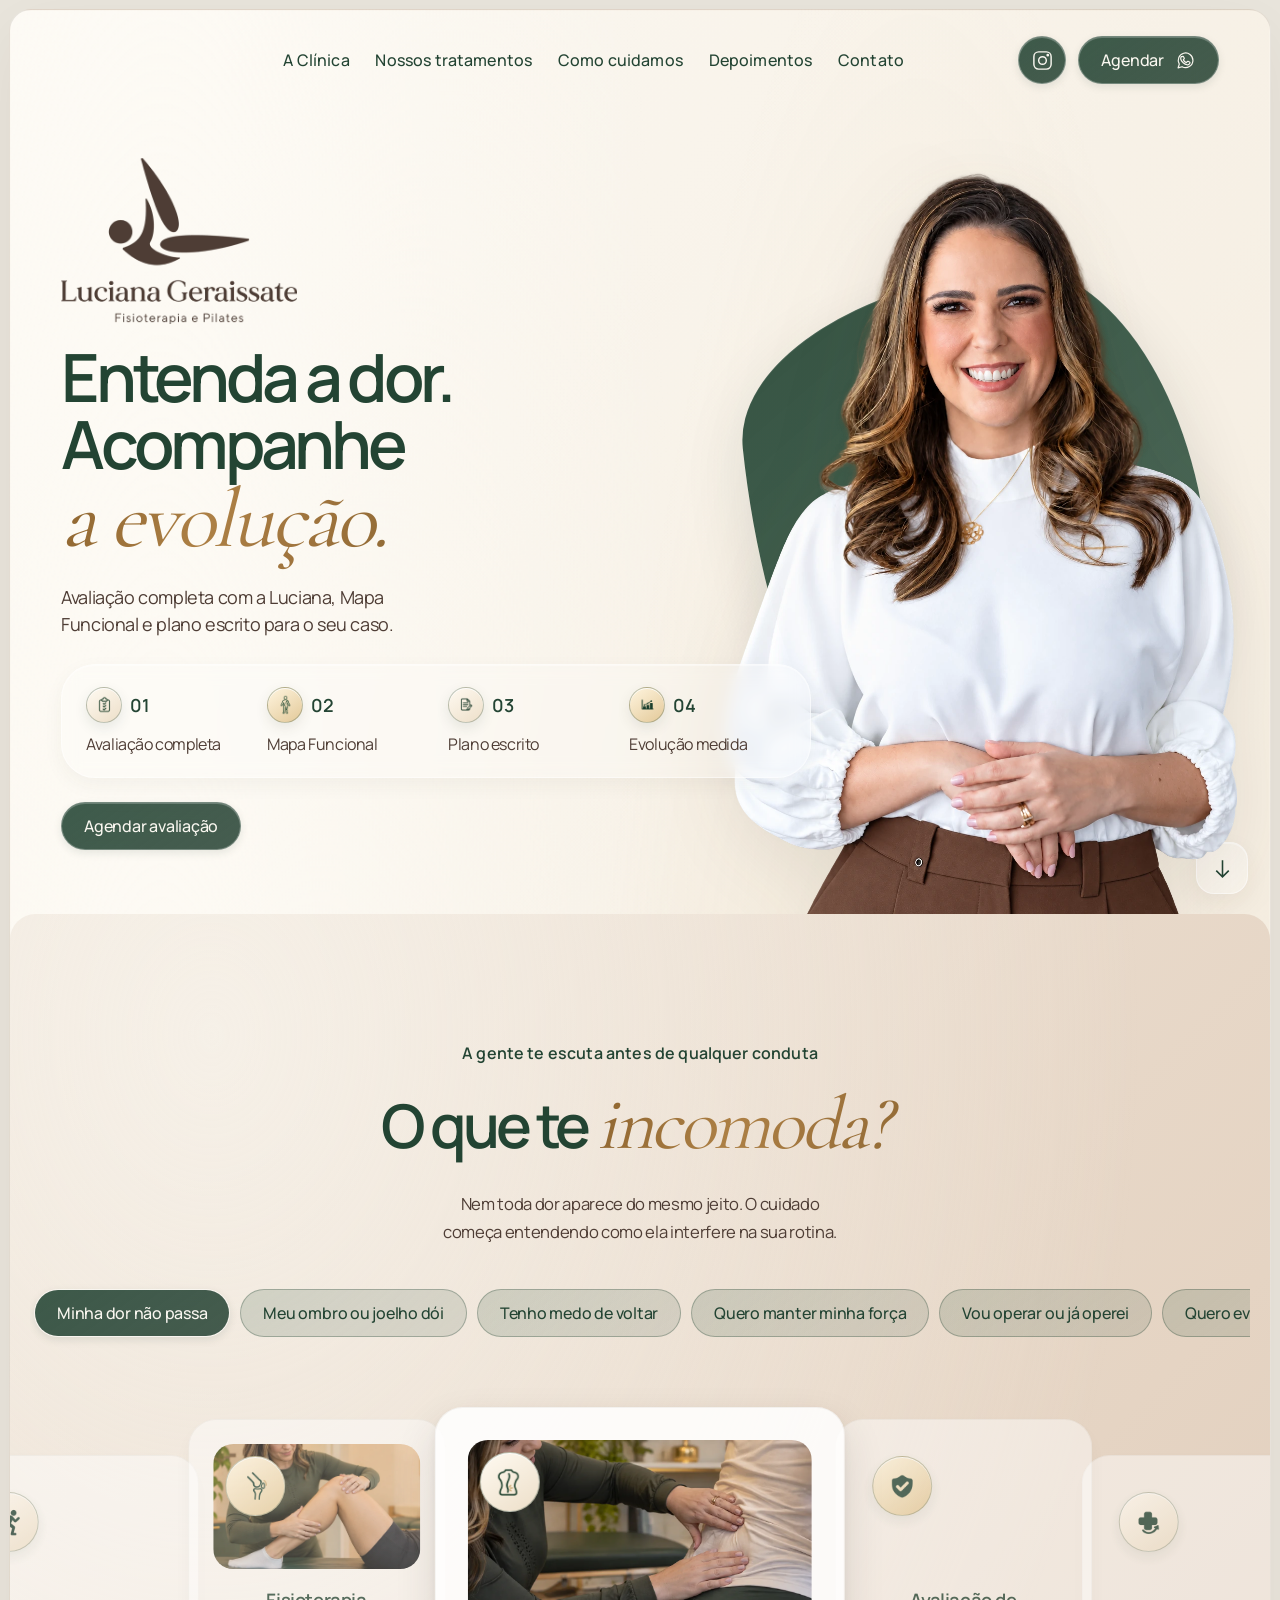
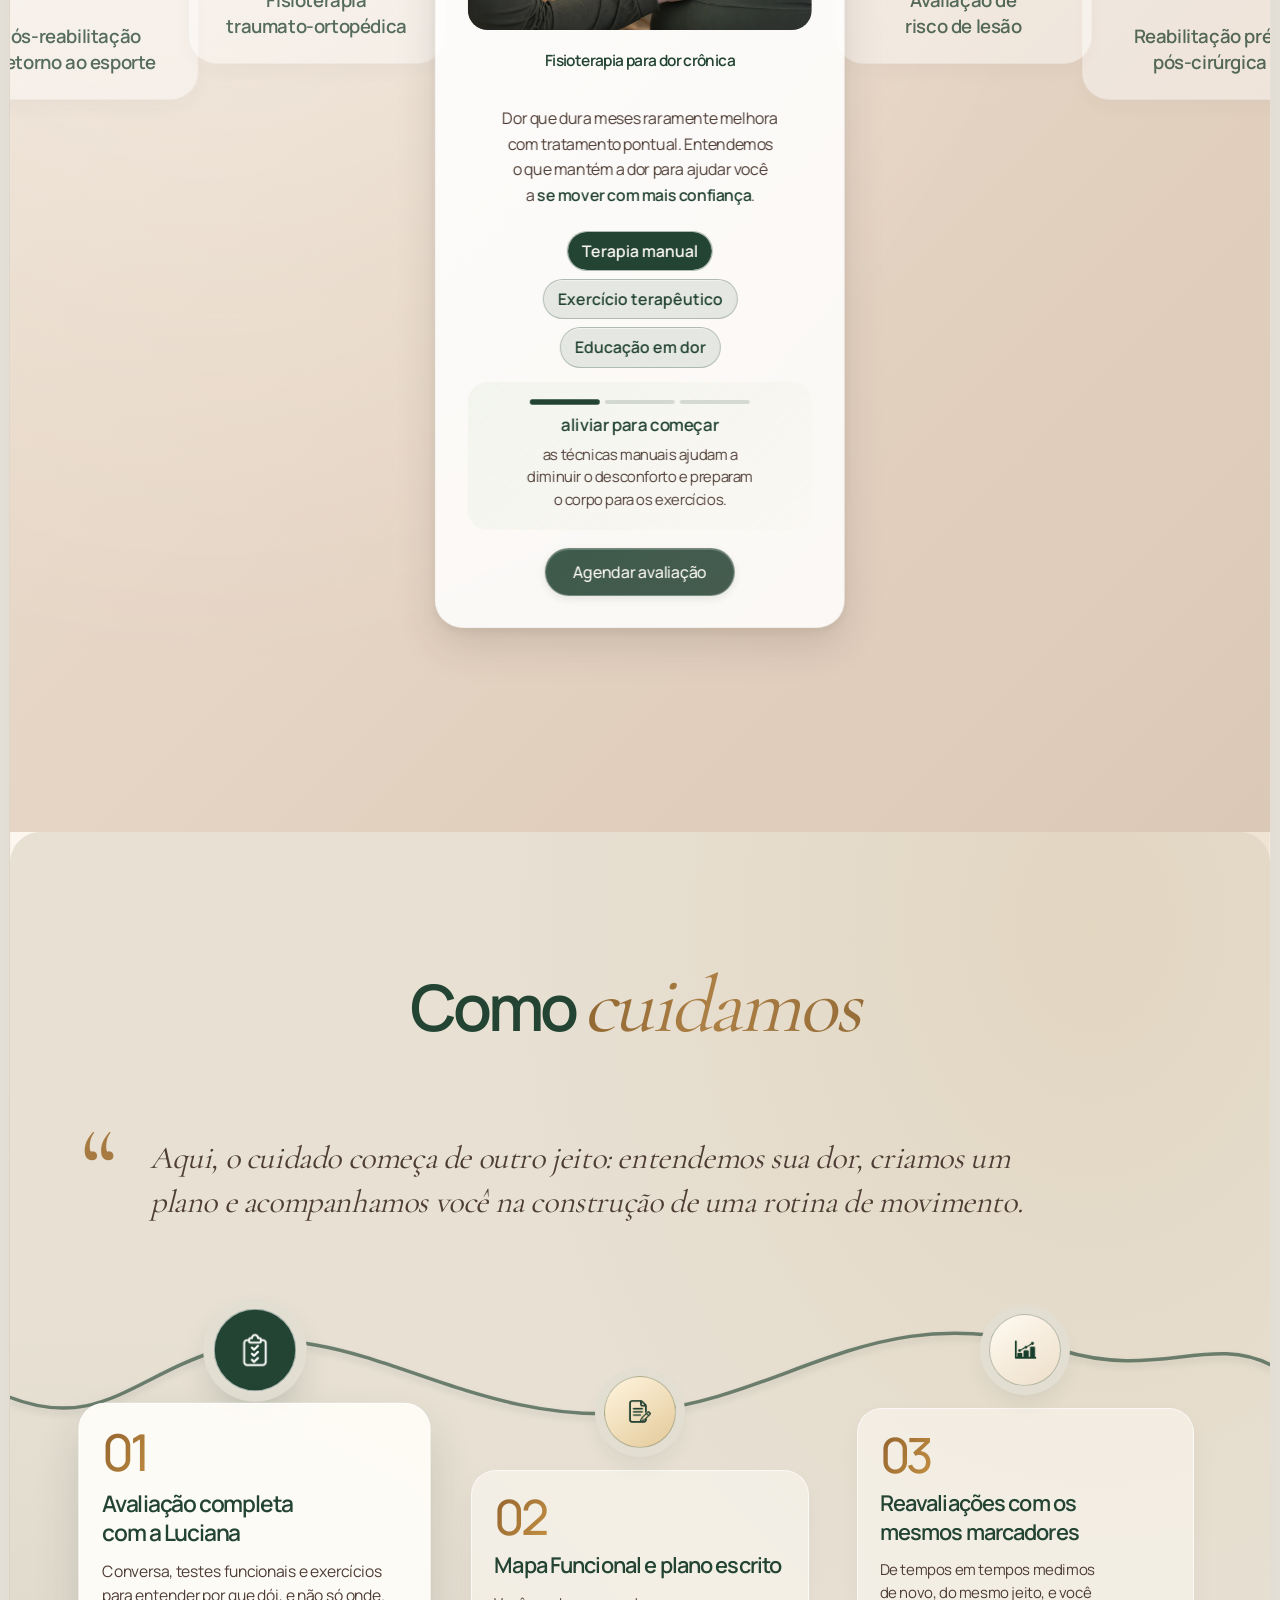
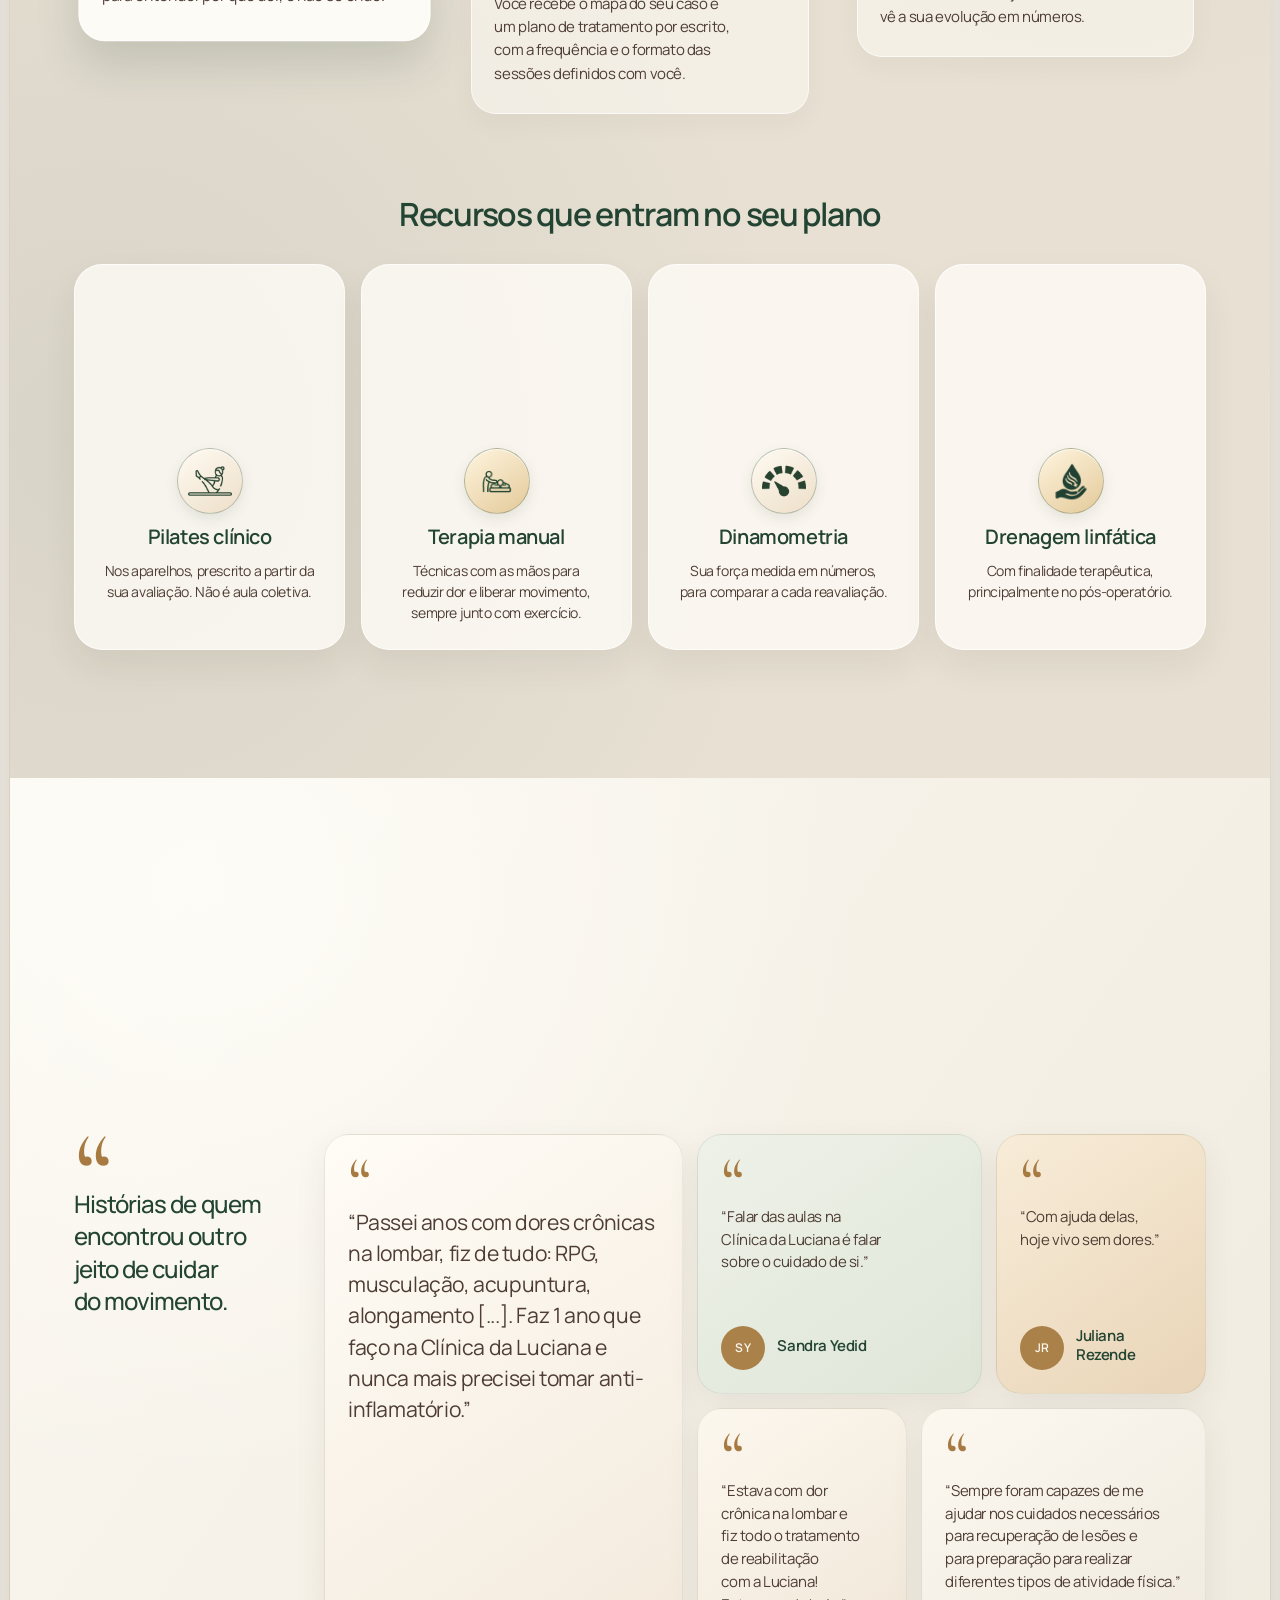
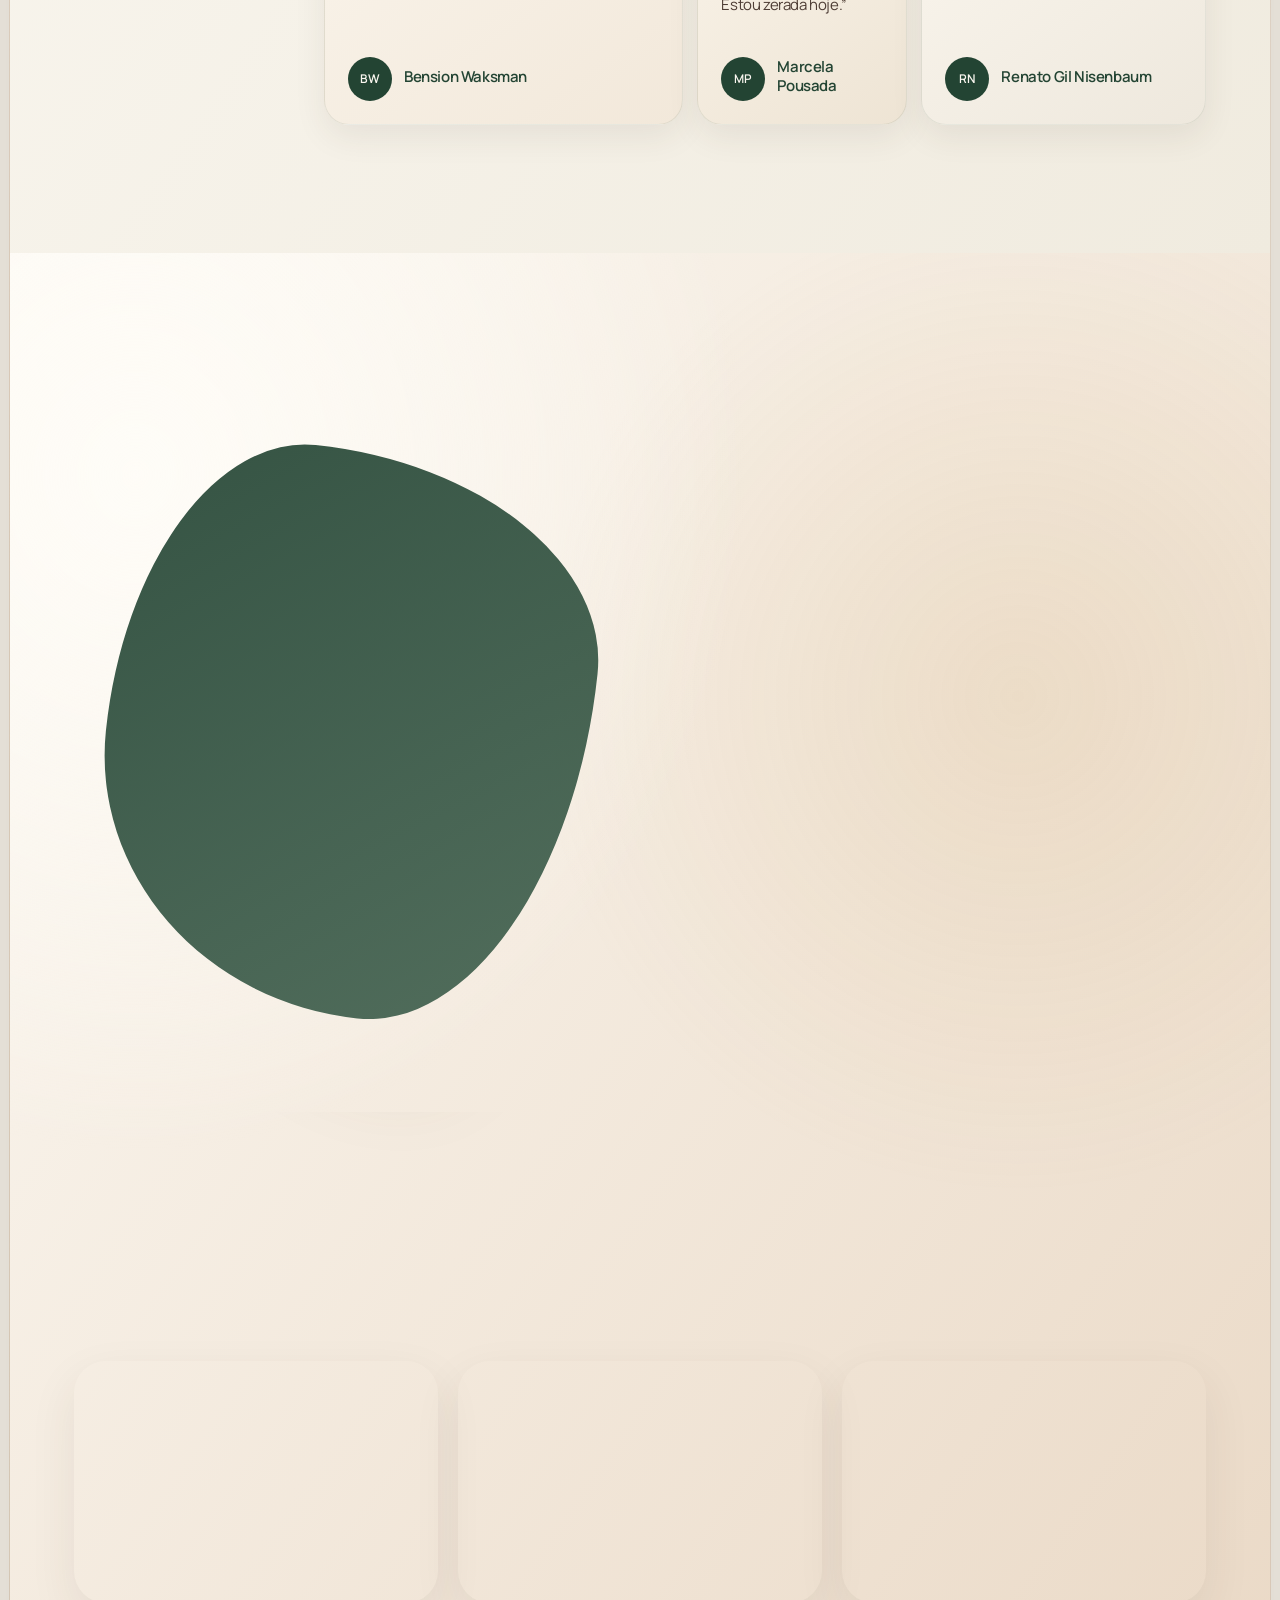
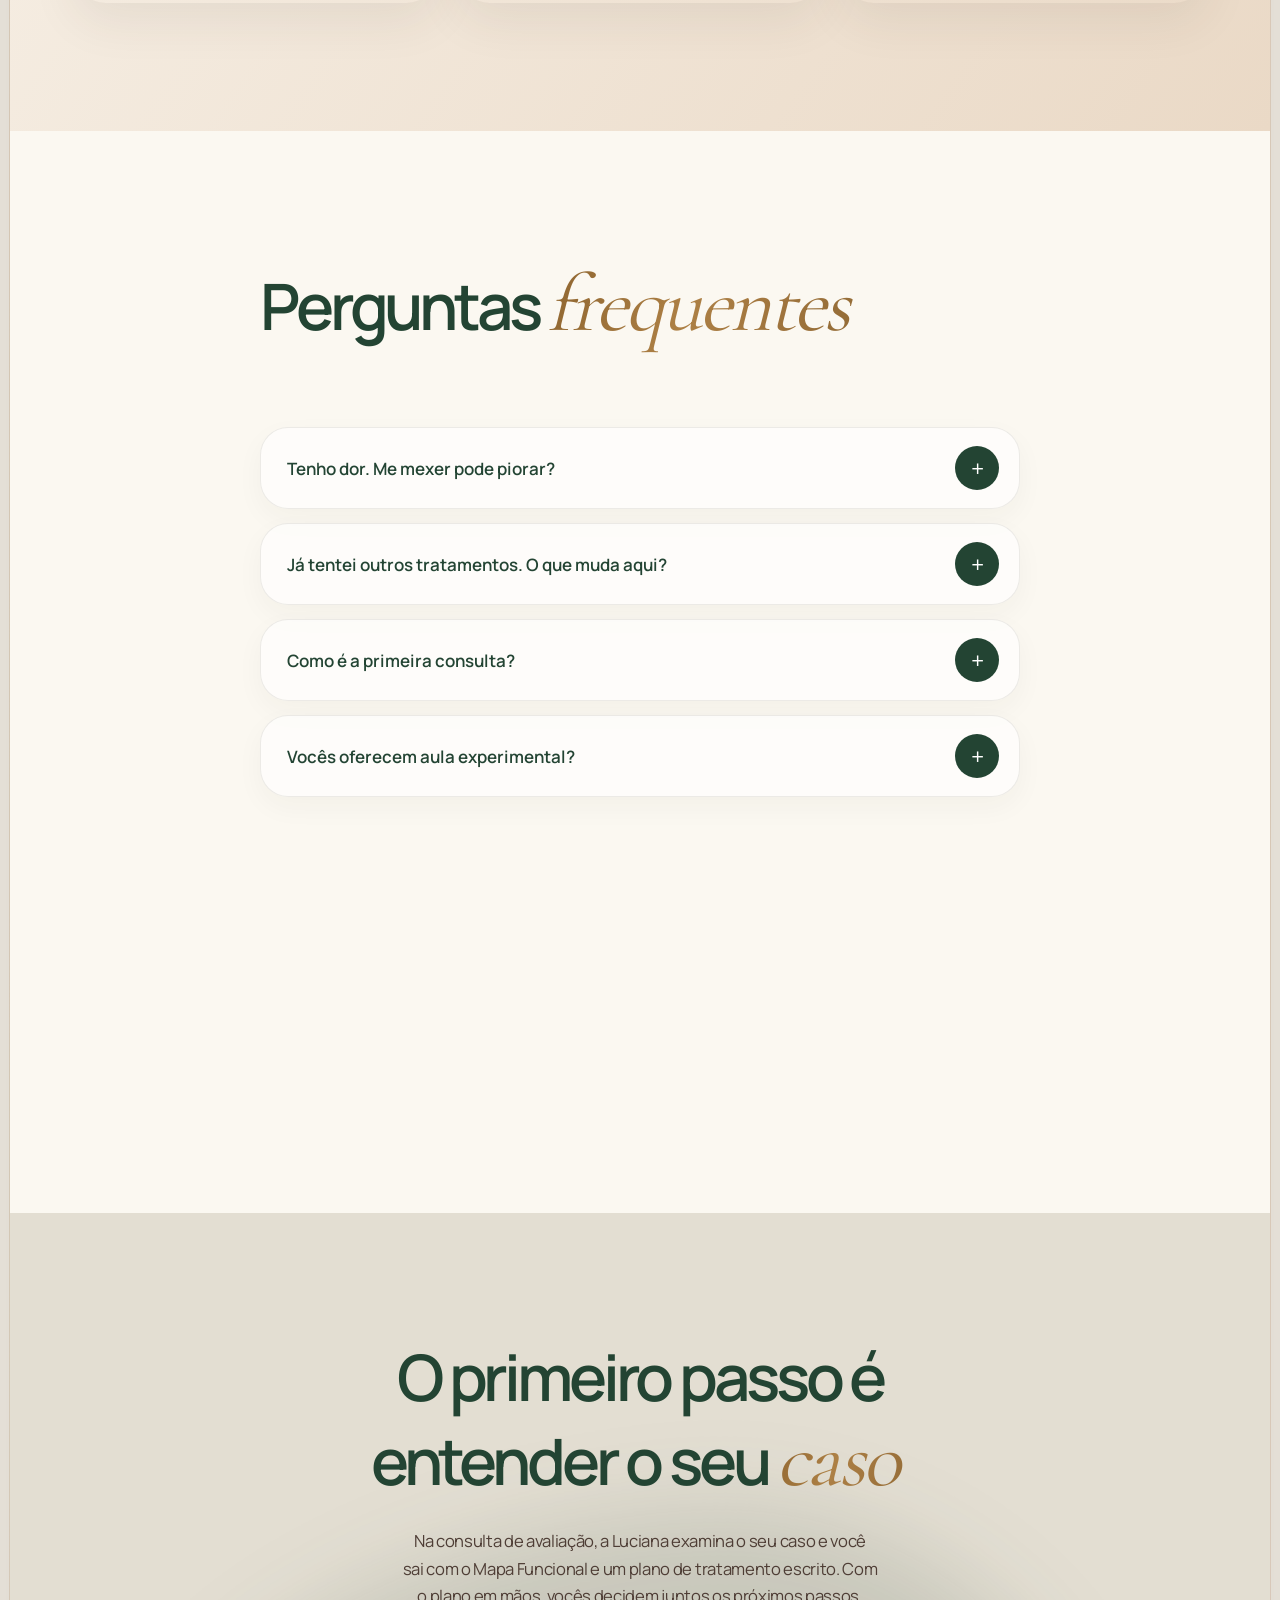
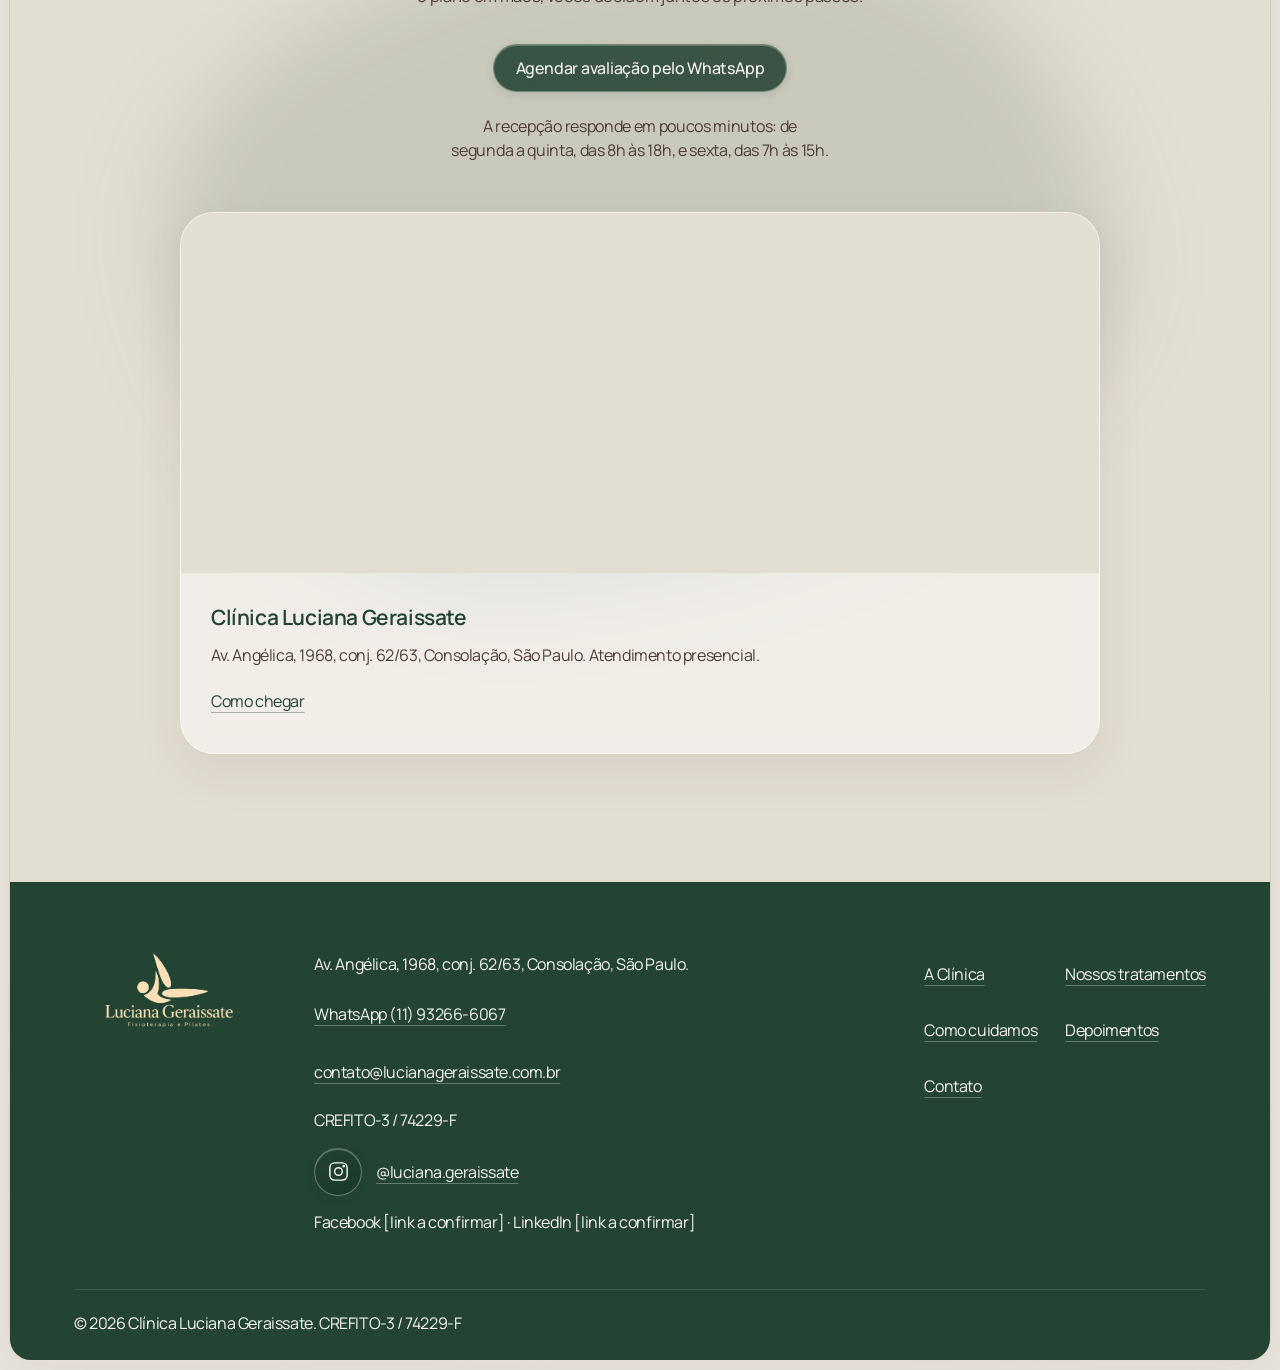
==== commit 2a858477: "feat: atualizar layout e conteúdo do site" ====
--- a/site-luciana-geraissate/index.html
+++ b/site-luciana-geraissate/index.html
@@ -4,10 +4,111 @@
   <meta charset="utf-8">
   <meta name="viewport" content="width=device-width, initial-scale=1">
   <meta name="theme-color" content="#faf7f0">
-  <meta name="robots" content="noindex,nofollow">
-  <title>Clínica Luciana Geraissate</title>
-  <meta name="description" content="Clínica Luciana Geraissate — Fisioterapia e Pilates.">
+  <title>Fisioterapia para Dor e Pilates Clínico em SP | Luciana Geraissate</title>
+  <meta name="description" content="Avaliação completa com a Luciana, Mapa Funcional e plano escrito para o seu caso. Fisioterapia e Pilates clínico na Consolação, SP. Agende pelo WhatsApp.">
   <link rel="stylesheet" href="styles.css">
+<script type="application/ld+json">{
+  "@context": "https://schema.org",
+  "@graph": [
+    {
+      "@type": "MedicalClinic",
+      "name": "Clínica Luciana Geraissate",
+      "medicalSpecialty": "https://schema.org/Physiotherapy",
+      "telephone": "+55-11-93266-6067",
+      "email": "contato@lucianageraissate.com.br",
+      "address": {
+        "@type": "PostalAddress",
+        "streetAddress": "Av. Angélica, 1968, conj. 62/63, Consolação",
+        "addressLocality": "São Paulo",
+        "addressRegion": "SP",
+        "addressCountry": "BR"
+      },
+      "openingHoursSpecification": [
+        {
+          "@type": "OpeningHoursSpecification",
+          "dayOfWeek": [
+            "Monday",
+            "Tuesday",
+            "Wednesday",
+            "Thursday"
+          ],
+          "opens": "08:00",
+          "closes": "18:00"
+        },
+        {
+          "@type": "OpeningHoursSpecification",
+          "dayOfWeek": "Friday",
+          "opens": "07:00",
+          "closes": "15:00"
+        }
+      ],
+      "sameAs": [
+        "https://www.instagram.com/luciana.geraissate/"
+      ]
+    },
+    {
+      "@type": "FAQPage",
+      "mainEntity": [
+        {
+          "@type": "Question",
+          "name": "Tenho dor. Me mexer pode piorar?",
+          "acceptedAnswer": {
+            "@type": "Answer",
+            "text": "A avaliação existe justamente para isso: entender o que está por trás da sua dor e definir quais movimentos são seguros para o seu caso, antes de começar."
+          }
+        },
+        {
+          "@type": "Question",
+          "name": "Já tentei outros tratamentos. O que muda aqui?",
+          "acceptedAnswer": {
+            "@type": "Answer",
+            "text": "Você começa com uma avaliação completa, recebe um plano escrito e é reavaliado com os mesmos marcadores, então acompanha a sua evolução em números, e não só pela sensação."
+          }
+        },
+        {
+          "@type": "Question",
+          "name": "Como é a primeira consulta?",
+          "acceptedAnswer": {
+            "@type": "Answer",
+            "text": "É sempre com a Luciana e dura [duração a confirmar]. Inclui conversa sobre o seu histórico, testes funcionais e exercícios. Ao final, vocês definem juntos a estratégia, a frequência semanal e o formato das sessões."
+          }
+        },
+        {
+          "@type": "Question",
+          "name": "Vocês oferecem aula experimental?",
+          "acceptedAnswer": {
+            "@type": "Answer",
+            "text": "[confirmar] Não. O primeiro passo é uma avaliação completa com a Luciana, porque é ela que mostra o que faz sentido para o seu caso. Uma aula avulsa não mostra isso."
+          }
+        },
+        {
+          "@type": "Question",
+          "name": "Quanto custa a primeira consulta?",
+          "acceptedAnswer": {
+            "@type": "Answer",
+            "text": "[valor a confirmar]"
+          }
+        },
+        {
+          "@type": "Question",
+          "name": "Aceitam convênio? Dá para pedir reembolso?",
+          "acceptedAnswer": {
+            "@type": "Answer",
+            "text": "[a confirmar]"
+          }
+        },
+        {
+          "@type": "Question",
+          "name": "Onde fica a clínica?",
+          "acceptedAnswer": {
+            "@type": "Answer",
+            "text": "Av. Angélica, 1968, conj. 62/63, Consolação, São Paulo. [metrô mais próximo e estacionamento a confirmar] Se você mora longe, também atendemos por teleconsulta."
+          }
+        }
+      ]
+    }
+  ]
+}</script>
 </head>
 <body>
   <a class="skip-link" href="#conteudo">Pular para o conteúdo</a>
@@ -15,20 +116,23 @@
   <div class="page-frame">
     <header class="topbar">
       <div class="menu-group">
+        <a class="topbar-brand" href="#inicio" aria-label="Luciana Geraissate, voltar ao início"><img src="assets/logo-topbar.webp" alt="" width="1051" height="752"></a>
         <button class="menu-toggle" type="button" aria-expanded="false" aria-controls="main-nav">
           <span></span><span></span>
           <span class="sr-only">Abrir menu</span>
         </button>
 
         <nav class="main-nav" id="main-nav" aria-label="Navegação principal">
-          <a href="#clinica">A clínica</a>
-          <a href="#tratamentos">Tratamentos</a>
+          <a href="#clinica">A Clínica</a>
+          <a href="#tratamentos">Nossos tratamentos</a>
           <a href="#metodo">Como cuidamos</a>
+          <a href="#depoimentos">Depoimentos</a>
           <a href="#contato">Contato</a>
         </nav>
 
         <div class="top-actions">
-          <a class="appointment-shortcut" href="#contato" aria-label="Agendar pelo WhatsApp">
+          <a class="instagram-link" href="https://www.instagram.com/luciana.geraissate/" target="_blank" rel="noopener" aria-label="Instagram da Luciana Geraissate (abre em nova aba)"><svg viewBox="0 0 24 24" aria-hidden="true"><rect x="3" y="3" width="18" height="18" rx="5"/><circle cx="12" cy="12" r="4"/><circle cx="17.5" cy="6.5" r=".7"/></svg></a>
+          <a class="appointment-shortcut" href="https://api.whatsapp.com/send/?phone=5511932666067&amp;text=Ol%C3%A1%2C+gostaria+de+agendar+uma+avalia%C3%A7%C3%A3o.&amp;type=phone_number&amp;app_absent=0" target="_blank" rel="noopener" aria-label="Agendar pelo WhatsApp">
             <span>Agendar</span>
             <svg viewBox="0 0 24 24" aria-hidden="true"><path d="M20.5 11.7a8.4 8.4 0 0 1-12.4 7.4L3.5 20.5l1.4-4.4a8.4 8.4 0 1 1 15.6-4.4Z"/><path d="M8.1 7.6c.2-.4.4-.4.7-.4h.5c.2 0 .4.1.5.4l.8 1.8c.1.3 0 .5-.2.7l-.7.8c-.2.2-.1.5 0 .7.7 1.2 1.7 2.1 2.9 2.7.3.2.5.1.7-.1l.9-1.1c.2-.2.4-.3.7-.2l1.8.9c.3.1.4.3.4.5 0 .3-.2 1.5-1.1 2.1-.6.4-1.3.7-2.2.5-1.2-.2-2.7-.8-4.4-2.3-1.3-1.2-2.3-2.6-2.7-3.8-.5-1.4 0-2.5.4-3.2Z"/></svg>
           </a>
@@ -40,136 +144,127 @@
       <section class="hero" id="inicio" aria-labelledby="hero-title">
         <div class="hero-copy">
           <a class="hero-brand" href="#inicio" aria-label="Luciana Geraissate, início">
-            <img src="assets/logo-marrom.png" alt="Luciana Geraissate — Fisioterapia e Pilates" width="8000" height="4500">
+            <img src="assets/logo-marrom.webp" alt="Luciana Geraissate — Fisioterapia e Pilates" width="2000" height="1125">
           </a>
-          <h1 id="hero-title">Cuidado que<br>devolve<br><em>movimento.</em></h1>
+          <h1 id="hero-title">Entenda a dor.<br>Acompanhe<br><em>a evolução.</em></h1>
+          <p class="hero-support"><span class="hero-support-desktop">Avaliação completa com a Luciana, Mapa Funcional e plano escrito para o seu caso.</span><span class="hero-support-compact">Avaliação completa com a Luciana.</span></p>
           <div class="hero-stats" aria-label="Etapas do cuidado">
-            <ul class="stats-icons" aria-hidden="true">
-              <li>
-                <svg viewBox="0 0 24 24"><circle cx="12" cy="5" r="2"/><path d="m8 21 2-6 2-3 2 3 2 6M7 10l3-2 2 4 2-4 3 2"/></svg>
-              </li>
-              <li>
-                <svg viewBox="0 0 24 24"><path d="M4 9v6M7 7v10M17 7v10M20 9v6M7 12h10"/></svg>
-              </li>
-              <li>
-                <svg viewBox="0 0 24 24"><path d="M19 4C11 4 6 8 6 14c0 3 2 5 5 5 6 0 9-7 8-15Z"/><path d="M5 20c2-5 6-8 11-11"/></svg>
-              </li>
-            </ul>
-            <div><strong>01</strong><span>Avaliação cuidadosa</span></div>
-            <div><strong>02</strong><span>Plano individual</span></div>
-            <div><strong>03</strong><span>Acompanhamento</span></div>
-            <div><strong>04</strong><span>Movimento contínuo</span></div>
+            <div><i class="pillar-icon" aria-hidden="true"><img class="brand-pictogram pictogram-avaliacao" src="assets/icons/avaliacao-completa.png" alt="" width="384" height="384"></i><strong>01</strong><span>Avaliação completa</span></div>
+            <div><i class="pillar-icon" aria-hidden="true"><img class="brand-pictogram pictogram-mapa" src="assets/icons/mapa-funcional.png" alt="" width="384" height="384"></i><strong>02</strong><span>Mapa Funcional</span></div>
+            <div><i class="pillar-icon" aria-hidden="true"><img class="brand-pictogram pictogram-plano" src="assets/icons/plano-escrito.png" alt="" width="384" height="384"></i><strong>03</strong><span>Plano escrito</span></div>
+            <div><i class="pillar-icon" aria-hidden="true"><img class="brand-pictogram pictogram-evolucao" src="assets/icons/evolucao-medida.png" alt="" width="384" height="384"></i><strong>04</strong><span>Evolução medida</span></div>
           </div>
-          <a class="outline-button" href="#contato">Conheça a clínica</a>
-        </div>
-
-        <div class="portrait-stage" aria-hidden="true">
-          <span class="portrait-halo"></span>
-          <img src="assets/luciana-cutout-brown-pants.png" alt="" width="1024" height="1536">
+          <a class="outline-button" href="https://api.whatsapp.com/send/?phone=5511932666067&amp;text=Ol%C3%A1%2C+gostaria+de+agendar+uma+avalia%C3%A7%C3%A3o.&amp;type=phone_number&amp;app_absent=0" target="_blank" rel="noopener">Agendar avaliação</a>
+        </div>
+
+        <div class="portrait-stage">
+          <span class="portrait-halo" aria-hidden="true"></span>
+          <img src="assets/luciana-cutout-brown-pants.webp" alt="Luciana Geraissate, fisioterapeuta e fundadora da clínica" width="1024" height="1536">
         </div>
 
         <a class="expand-link" href="#tratamentos" aria-label="Explorar a página">
-          <svg viewBox="0 0 24 24" aria-hidden="true"><path d="M8 3H3v5M16 3h5v5M8 21H3v-5m13 5h5v-5"/></svg>
+          <svg viewBox="0 0 24 24" data-icon="down" aria-hidden="true"><path d="M12 4v16m-6-6 6 6 6-6"/></svg>
         </a>
       </section>
 
       <section class="site-section pain-section" id="tratamentos" aria-labelledby="pain-title">
         <div class="section-inner">
           <header class="section-heading reveal">
-            <p class="section-kicker">Escuta antes de qualquer conduta</p>
+            <p class="section-kicker">A gente te escuta antes de qualquer conduta</p>
             <h2 id="pain-title">O que te <em>incomoda?</em></h2>
             <p>Nem toda dor aparece do mesmo jeito. O cuidado começa entendendo como ela interfere na sua rotina.</p>
           </header>
-          <div class="pain-grid">
-            <article class="pain-card reveal"><span class="icon-orb"><svg viewBox="0 0 24 24"><path d="M7 19c4-2 6-7 5-14M12 13c2-2 4-3 6-3M11 9 7 6"/></svg></span><h3>Dor que não passa</h3><p>“Eu descanso, melhora um pouco, mas ela sempre volta.”</p><span class="card-arrow">→</span></article>
-            <article class="pain-card reveal"><span class="icon-orb icon-orb-gold"><svg viewBox="0 0 24 24"><path d="M12 3v18M5 12h14M7 7l10 10M17 7 7 17"/></svg></span><h3>Medo de se movimentar</h3><p>“Tenho receio de piorar quando volto a me exercitar.”</p><span class="card-arrow">→</span></article>
-            <article class="pain-card reveal"><span class="icon-orb"><svg viewBox="0 0 24 24"><path d="M6 18c3-4 3-8 0-12M18 18c-3-4-3-8 0-12M9 8h6M9 16h6"/></svg></span><h3>Rigidez e limitação</h3><p>“Meu corpo parece travado até nas tarefas mais simples.”</p><span class="card-arrow">→</span></article>
-            <article class="pain-card reveal"><span class="icon-orb"><svg viewBox="0 0 24 24"><path d="M4 12h16M12 4v16M7 7l10 10M17 7 7 17"/></svg></span><h3>Recuperação cirúrgica</h3><p>“Quero retomar minha rotina com segurança e confiança.”</p><span class="card-arrow">→</span></article>
-            <article class="pain-card reveal"><span class="icon-orb icon-orb-gold"><svg viewBox="0 0 24 24"><path d="M12 20c4-3 7-6 7-10a7 7 0 0 0-14 0c0 4 3 7 7 10Z"/><circle cx="12" cy="10" r="2"/></svg></span><h3>Gestação e pós-parto</h3><p>“Preciso voltar a confiar no meu corpo e na minha força.”</p><span class="card-arrow">→</span></article>
-            <article class="pain-card reveal"><span class="icon-orb"><svg viewBox="0 0 24 24"><path d="M5 12h14M8 8v8M16 8v8M3 10v4M21 10v4"/></svg></span><h3>Força e prevenção</h3><p>“Quero cuidar agora para continuar me movimentando bem.”</p><span class="card-arrow">→</span></article>
-          </div>
+<div class="pain-carousel" data-pain-carousel role="region" aria-label="Queixas e tratamentos">
+ <div class="complaint-picker"><span class="complaint-picker-caption" aria-hidden="true">Selecione</span><button class="complaint-picker-trigger" type="button" aria-expanded="false" aria-controls="complaint-picker-menu"><span class="sr-only">Escolher queixa: </span><span class="complaint-picker-value">Minha dor não passa</span><svg viewBox="0 0 24 24" aria-hidden="true"><path d="m5 9 7 7 7-7"/></svg></button><div class="complaint-picker-menu" id="complaint-picker-menu" role="group" aria-label="Queixas" hidden><button type="button" data-complaint-index="0" aria-pressed="true">Minha dor não passa</button><button type="button" data-complaint-index="1" aria-pressed="false">Meu ombro ou joelho dói</button><button type="button" data-complaint-index="2" aria-pressed="false">Tenho medo de voltar</button><button type="button" data-complaint-index="3" aria-pressed="false">Quero manter minha força</button><button type="button" data-complaint-index="4" aria-pressed="false">Vou operar ou já operei</button><button type="button" data-complaint-index="5" aria-pressed="false">Quero evitar lesões</button></div></div>
+ <div class="complaint-tabs" role="tablist" aria-label="O que te incomoda?"><button type="button" role="tab" id="complaint-tab-0" aria-controls="complaint-panel-0" aria-selected="true" tabindex="0">Minha dor não passa</button><button type="button" role="tab" id="complaint-tab-1" aria-controls="complaint-panel-1" aria-selected="false" tabindex="-1">Meu ombro ou joelho dói</button><button type="button" role="tab" id="complaint-tab-2" aria-controls="complaint-panel-2" aria-selected="false" tabindex="-1">Tenho medo de voltar</button><button type="button" role="tab" id="complaint-tab-3" aria-controls="complaint-panel-3" aria-selected="false" tabindex="-1">Quero manter minha força</button><button type="button" role="tab" id="complaint-tab-4" aria-controls="complaint-panel-4" aria-selected="false" tabindex="-1">Vou operar ou já operei</button><button type="button" role="tab" id="complaint-tab-5" aria-controls="complaint-panel-5" aria-selected="false" tabindex="-1">Quero evitar lesões</button></div>
+ <div class="complaint-quotes" hidden>
+  <p class="patient-quote" id="complaint-quote-0" hidden>“Acordo com dor e já sei que vou precisar do remédio.”</p>
+  <p class="patient-quote" id="complaint-quote-1" hidden>“Meu ombro ou meu joelho atrapalha coisas simples do dia a dia.”</p>
+  <p class="patient-quote" id="complaint-quote-2" hidden>“Parei de jogar e de treinar com medo de me machucar de novo.”</p>
+  <p class="patient-quote" id="complaint-quote-3" hidden>“Me canso para caminhar um quarteirão e quero envelhecer com autonomia.”</p>
+  <p class="patient-quote" id="complaint-quote-4" hidden>“Vou operar, ou acabei de operar, e quero me recuperar bem.”</p>
+  <p class="patient-quote" id="complaint-quote-5" hidden>“Já me machuquei uma vez e não quero passar por isso de novo.”</p>
+ </div>
+ <div class="pain-viewport"><div class="pain-grid" id="pain-track"><article class="pain-card is-active" id="complaint-panel-0" role="tabpanel" aria-labelledby="complaint-tab-0" tabindex="0">
+ <span class="pillar-icon treatment-icon" aria-hidden="true"><img class="brand-pictogram pictogram-dor-cronica" src="assets/icons/dor-cronica-v2.png" alt="" width="384" height="384"></span>
+ <img class="treatment-photo" src="assets/photos/queixa-dor-cronica.webp" alt="Cena ilustrativa de avaliação cuidadosa da lombar com as mãos" width="1600" height="593" loading="lazy" decoding="async">
+ <h3 class="treatment-title"><span class="title-line">Fisioterapia</span> <span class="title-line">para dor crônica</span></h3><div class="pain-detail"><p>Dor que dura meses raramente melhora com tratamento pontual. Entendemos o que mantém a dor para ajudar você a <strong>se mover com mais confiança</strong>.</p><ul class="treatment-chips treatment-steps" aria-label="Exemplo de etapas do cuidado"><li><button type="button" aria-pressed="true" data-step="0">Terapia manual</button></li><li><button type="button" aria-pressed="false" data-step="1">Exercício terapêutico</button></li><li><button type="button" aria-pressed="false" data-step="2">Educação em dor</button></li></ul><div class="treatment-step-panel" aria-live="polite"><div class="step-progress" aria-hidden="true"><span></span><span></span><span></span></div><strong class="step-title">aliviar para começar</strong><p class="step-copy">as técnicas manuais ajudam a diminuir o desconforto e preparam o corpo para os exercícios.</p></div><a class="primary-button" href="https://api.whatsapp.com/send/?phone=5511932666067&amp;text=Ol%C3%A1%2C+gostaria+de+agendar+uma+avalia%C3%A7%C3%A3o.&amp;type=phone_number&amp;app_absent=0" target="_blank" rel="noopener">Agendar avaliação</a></div>
+ </article><article class="pain-card" id="complaint-panel-1" role="tabpanel" aria-labelledby="complaint-tab-1" tabindex="0">
+ <span class="pillar-icon treatment-icon treatment-icon-gold" aria-hidden="true"><img class="brand-pictogram pictogram-joelho" src="assets/icons/joelho-v2.png" alt="" width="384" height="384"></span>
+ <img class="treatment-photo" src="assets/photos/queixa-ombro-joelho.webp" alt="Cena ilustrativa de avaliação do movimento do joelho" width="1600" height="592" loading="lazy" decoding="async">
+ <h3 class="treatment-title"><span class="title-line">Fisioterapia</span> <span class="title-line">traumato-ortopédica</span></h3><div class="pain-detail"><p>Entorses, tendinites, lesões ligamentares ou desgaste. O plano avança por fases para <strong>recuperar mobilidade, força e retorno às atividades</strong>, por critério clínico, não por tempo.</p><ul class="treatment-chips treatment-steps" aria-label="Exemplo de etapas do cuidado"><li><button type="button" aria-pressed="true" data-step="0">Terapia manual</button></li><li><button type="button" aria-pressed="false" data-step="1">Pilates clínico</button></li><li><button type="button" aria-pressed="false" data-step="2">Dinamometria</button></li></ul><div class="treatment-step-panel" aria-live="polite"><div class="step-progress" aria-hidden="true"><span></span><span></span><span></span></div><strong class="step-title">recuperar o movimento</strong><p class="step-copy">trabalhamos a mobilidade da articulação sem forçar além do que ela tolera.</p></div><a class="primary-button" href="https://api.whatsapp.com/send/?phone=5511932666067&amp;text=Ol%C3%A1%2C+gostaria+de+agendar+uma+avalia%C3%A7%C3%A3o.&amp;type=phone_number&amp;app_absent=0" target="_blank" rel="noopener">Agendar avaliação</a></div>
+ </article><article class="pain-card" id="complaint-panel-2" role="tabpanel" aria-labelledby="complaint-tab-2" tabindex="0">
+ <span class="pillar-icon treatment-icon" aria-hidden="true"><img class="brand-pictogram pictogram-retorno" src="assets/icons/retorno-esporte.png" alt="" width="384" height="384"></span>
+ <img class="treatment-photo" src="assets/photos/queixa-voltar-ativa.webp" alt="Cena ilustrativa de retorno assistido ao movimento em um degrau baixo" width="1600" height="592" loading="lazy" decoding="async">
+ <h3 class="treatment-title"><span class="title-line">Pós-reabilitação</span> <span class="title-line">e retorno ao esporte</span></h3><div class="pain-detail"><p>A dor diminuiu, mas o corpo ainda não está pronto. Trabalhamos força e estabilidade para você <strong>voltar à atividade com mais confiança</strong>, conforme os testes indicarem.</p><ul class="treatment-chips treatment-steps" aria-label="Exemplo de etapas do cuidado"><li><button type="button" aria-pressed="true" data-step="0">Dinamometria</button></li><li><button type="button" aria-pressed="false" data-step="1">Pilates clínico</button></li><li><button type="button" aria-pressed="false" data-step="2">Avaliação de risco de lesão</button></li></ul><div class="treatment-step-panel" aria-live="polite"><div class="step-progress" aria-hidden="true"><span></span><span></span><span></span></div><strong class="step-title">medir o ponto de partida</strong><p class="step-copy">testes de força mostram o que ainda precisa de atenção antes da volta.</p></div><a class="primary-button" href="https://api.whatsapp.com/send/?phone=5511932666067&amp;text=Ol%C3%A1%2C+gostaria+de+agendar+uma+avalia%C3%A7%C3%A3o.&amp;type=phone_number&amp;app_absent=0" target="_blank" rel="noopener">Agendar avaliação</a></div>
+ </article><article class="pain-card" id="complaint-panel-3" role="tabpanel" aria-labelledby="complaint-tab-3" tabindex="0">
+ <span class="pillar-icon treatment-icon treatment-icon-gold" aria-hidden="true"><img class="brand-pictogram pictogram-forca" src="assets/icons/forca.png" alt="" width="384" height="384"></span>
+ <img class="treatment-photo" src="assets/photos/queixa-forca-idade.webp" alt="Cena ilustrativa de exercício de equilíbrio com apoio e orientação" width="1600" height="592" loading="lazy" decoding="async">
+ <h3 class="treatment-title"><span class="title-line">Envelhecimento</span> <span class="title-line">ativo</span></h3><div class="pain-detail"><p>Força, equilíbrio e mobilidade para <strong>manter a independência e reduzir o risco de quedas</strong>. Para quem tem 50 anos ou mais, osteoporose, perda de massa muscular ou histórico de quedas.</p><ul class="treatment-chips treatment-steps" aria-label="Exemplo de etapas do cuidado"><li><button type="button" aria-pressed="true" data-step="0">Pilates clínico</button></li><li><button type="button" aria-pressed="false" data-step="1">Fortalecimento</button></li><li><button type="button" aria-pressed="false" data-step="2">Treino de equilíbrio</button></li></ul><div class="treatment-step-panel" aria-live="polite"><div class="step-progress" aria-hidden="true"><span></span><span></span><span></span></div><strong class="step-title">começar com apoio</strong><p class="step-copy">os movimentos são adaptados à sua força e ao seu equilíbrio de hoje.</p></div><a class="primary-button" href="https://api.whatsapp.com/send/?phone=5511932666067&amp;text=Ol%C3%A1%2C+gostaria+de+agendar+uma+avalia%C3%A7%C3%A3o.&amp;type=phone_number&amp;app_absent=0" target="_blank" rel="noopener">Agendar avaliação</a></div>
+ </article><article class="pain-card" id="complaint-panel-4" role="tabpanel" aria-labelledby="complaint-tab-4" tabindex="0">
+ <span class="pillar-icon treatment-icon" aria-hidden="true"><img class="brand-pictogram pictogram-cirurgia" src="assets/icons/cirurgia.png" alt="" width="384" height="384"></span>
+ <img class="treatment-photo" src="assets/photos/queixa-cirurgia.webp" alt="Cena ilustrativa de exercício gradual de mobilidade do joelho" width="1600" height="592" loading="lazy" decoding="async">
+ <h3 class="treatment-title"><span class="title-line">Reabilitação pré e</span> <span class="title-line">pós-cirúrgica</span></h3><div class="pain-detail"><p>Preparamos o corpo antes da cirurgia e acompanhamos a reabilitação para <strong>recuperar o movimento com segurança</strong>, em parceria com o seu médico.</p><ul class="treatment-chips treatment-steps" aria-label="Exemplo de etapas do cuidado"><li><button type="button" aria-pressed="true" data-step="0">Drenagem linfática</button></li><li><button type="button" aria-pressed="false" data-step="1">Terapia manual</button></li><li><button type="button" aria-pressed="false" data-step="2">Fortalecimento</button></li></ul><div class="treatment-step-panel" aria-live="polite"><div class="step-progress" aria-hidden="true"><span></span><span></span><span></span></div><strong class="step-title">cuidar do inchaço</strong><p class="step-copy">quando indicada, a drenagem pode ajudar a aliviar o inchaço após a cirurgia.</p></div><a class="primary-button" href="https://api.whatsapp.com/send/?phone=5511932666067&amp;text=Ol%C3%A1%2C+gostaria+de+agendar+uma+avalia%C3%A7%C3%A3o.&amp;type=phone_number&amp;app_absent=0" target="_blank" rel="noopener">Agendar avaliação</a></div>
+ </article><article class="pain-card" id="complaint-panel-5" role="tabpanel" aria-labelledby="complaint-tab-5" tabindex="0">
+ <span class="pillar-icon treatment-icon treatment-icon-gold" aria-hidden="true"><img class="brand-pictogram pictogram-prevencao" src="assets/icons/prevencao.png" alt="" width="384" height="384"></span>
+ <img class="treatment-photo" src="assets/photos/queixa-prevencao.webp" alt="Cena ilustrativa de medição de força durante avaliação" width="1600" height="593" loading="lazy" decoding="async">
+ <h3 class="treatment-title"><span class="title-line">Avaliação de</span> <span class="title-line">risco de lesão</span></h3><div class="pain-detail"><p>Testes funcionais e medição de força ajudam a <strong>identificar desequilíbrios antes que virem lesão</strong>. O resultado orienta um plano preventivo.</p><ul class="treatment-chips treatment-steps" aria-label="Exemplo de etapas do cuidado"><li><button type="button" aria-pressed="true" data-step="0">Dinamometria</button></li><li><button type="button" aria-pressed="false" data-step="1">Pilates clínico</button></li></ul><div class="treatment-step-panel" aria-live="polite"><div class="step-progress" aria-hidden="true"><span></span><span></span></div><strong class="step-title">medir o ponto de partida</strong><p class="step-copy">avaliamos força e movimento para encontrar áreas que precisam de atenção.</p></div><a class="primary-button" href="https://api.whatsapp.com/send/?phone=5511932666067&amp;text=Ol%C3%A1%2C+gostaria+de+agendar+uma+avalia%C3%A7%C3%A3o.&amp;type=phone_number&amp;app_absent=0" target="_blank" rel="noopener">Agendar avaliação</a></div>
+ </article></div></div>
+ <span class="sr-only pain-announcement" aria-live="polite" aria-atomic="true"></span>
+ </div>
         </div>
       </section>
 
-      <section class="site-section method-section" id="metodo" aria-labelledby="method-title">
-        <div class="section-inner">
-          <header class="section-heading reveal">
-            <p class="section-kicker">Um plano que acompanha você</p>
-            <h2 id="method-title">Como <em>cuidamos</em></h2>
-            <p>Cada etapa combina avaliação, movimento e acompanhamento próximo.</p>
-          </header>
-          <blockquote class="method-quote reveal">“Talvez você já tenha tentado parar, insistir ou conviver com o desconforto. Aqui, o caminho começa entendendo o seu corpo por inteiro.”</blockquote>
-          <ol class="care-timeline" aria-label="Etapas do cuidado">
-            <li class="reveal"><strong>01</strong><span class="timeline-dot"></span><h3>Escuta e avaliação</h3><p>Entendemos sua história, sua rotina e o que você quer voltar a fazer.</p></li>
-            <li class="reveal"><strong>02</strong><span class="timeline-dot"></span><h3>Plano individual</h3><p>Definimos prioridades e exercícios adequados ao seu momento.</p></li>
-            <li class="reveal"><strong>03</strong><span class="timeline-dot"></span><h3>Evolução acompanhada</h3><p>Reavaliamos cada avanço e ajustamos o percurso sempre que necessário.</p></li>
-          </ol>
-          <p class="method-pill reveal">Quem atende pode mudar; o acompanhamento, não.</p>
-          <div class="treatment-grid" aria-label="Tratamentos">
-            <article class="treatment-card reveal"><span class="icon-orb"><svg viewBox="0 0 24 24"><path d="M8 20c4-3 5-8 3-16M12 13l5-4M10 9 6-3"/></svg></span><h3>Fisioterapia ortopédica</h3><p>Dor, mobilidade e recuperação funcional.</p></article>
-            <article class="treatment-card reveal"><span class="icon-orb icon-orb-gold"><svg viewBox="0 0 24 24"><path d="M4 9v6M7 7v10M17 7v10M20 9v6M7 12h10"/></svg></span><h3>Pilates clínico</h3><p>Força, controle e movimento consciente.</p></article>
-            <article class="treatment-card reveal"><span class="icon-orb"><svg viewBox="0 0 24 24"><path d="M12 3v18M3 12h18M6 6l12 12"/></svg></span><h3>Pós-operatório</h3><p>Retorno gradual e seguro à rotina.</p></article>
-            <article class="treatment-card reveal"><span class="icon-orb"><svg viewBox="0 0 24 24"><path d="M12 20c4-3 7-6 7-10a7 7 0 0 0-14 0c0 4 3 7 7 10Z"/></svg></span><h3>Saúde da mulher</h3><p>Cuidado em diferentes fases da vida.</p></article>
-            <article class="treatment-card reveal"><span class="icon-orb icon-orb-gold"><svg viewBox="0 0 24 24"><path d="M5 15c3-7 11-7 14 0M8 10l-2-3M16 10l2-3"/></svg></span><h3>Dor persistente</h3><p>Estratégias para recuperar autonomia.</p></article>
-            <article class="treatment-card reveal"><span class="icon-orb"><svg viewBox="0 0 24 24"><path d="M5 12h14M8 8v8M16 8v8M3 10v4M21 10v4"/></svg></span><h3>Prevenção de lesões</h3><p>Preparo para as demandas do seu corpo.</p></article>
-            <article class="treatment-card reveal"><span class="icon-orb"><svg viewBox="0 0 24 24"><path d="m5 17 5-5 3 3 6-8M15 7h4v4"/></svg></span><h3>Retorno ao esporte</h3><p>Confiança para voltar ao desempenho.</p></article>
-            <article class="treatment-card reveal"><span class="icon-orb icon-orb-gold"><svg viewBox="0 0 24 24"><circle cx="12" cy="7" r="3"/><path d="M6 21c0-5 2-8 6-8s6 3 6 8"/></svg></span><h3>Atendimento individual</h3><p>Tempo e atenção para cada objetivo.</p></article>
-          </div>
-        </div>
-      </section>
-
-      <section class="site-section testimonials-section" aria-labelledby="testimonials-title">
-        <div class="section-inner">
-          <header class="section-heading section-heading-inverse reveal">
-            <p class="section-kicker">Experiências de cuidado</p>
-            <h2 id="testimonials-title">Quem chegou com dor conta como está <em>hoje</em></h2>
-            <p>Relatos reais serão publicados aqui após a aprovação final dos pacientes.</p>
-          </header>
-          <div class="testimonial-grid">
-            <article class="testimonial-card testimonial-featured reveal"><span class="quote-mark">“</span><p>Espaço reservado para o depoimento completo do Bension.</p><div class="stars" aria-label="5 estrelas">★★★★★</div><h3>Bension</h3><span>Depoimento em revisão</span></article>
-            <article class="testimonial-card reveal"><span class="quote-mark">“</span><p>Relato de paciente de fisioterapia em processo de aprovação.</p><div class="stars" aria-label="5 estrelas">★★★★★</div><h3>Paciente</h3><span>Fisioterapia</span></article>
-            <article class="testimonial-card reveal"><span class="quote-mark">“</span><p>Relato de paciente de Pilates em processo de aprovação.</p><div class="stars" aria-label="5 estrelas">★★★★★</div><h3>Paciente</h3><span>Pilates clínico</span></article>
-          </div>
-        </div>
-      </section>
-
-      <section class="site-section about-section" id="clinica" aria-labelledby="about-title">
-        <div class="section-inner">
-          <div class="about-layout">
-            <div class="about-portrait reveal"><span class="about-blob"></span><img src="assets/luciana-cutout.png" alt="Luciana Geraissate" width="1024" height="1536"></div>
-            <div class="about-copy reveal"><p class="section-kicker">Presença em cada etapa</p><h2 id="about-title">Quem cuida de <em>você</em></h2><p>Luciana Geraissate une experiência clínica, escuta e movimento para construir um cuidado próximo, claro e possível de sustentar na rotina.</p><p>Na clínica, cada pessoa é acompanhada de forma individual, com decisões explicadas e objetivos construídos em conjunto.</p></div>
-          </div>
-          <div class="about-stats reveal" aria-label="Números da clínica"><ul class="stats-icons" aria-hidden="true"><li><svg viewBox="0 0 24 24"><circle cx="12" cy="5" r="2"/><path d="m8 21 2-6 2-3 2 3 2 6"/></svg></li><li><svg viewBox="0 0 24 24"><path d="M4 9v6M7 7v10M17 7v10M20 9v6M7 12h10"/></svg></li><li><svg viewBox="0 0 24 24"><path d="M19 4C11 4 6 8 6 14c0 3 2 5 5 5 6 0 9-7 8-15Z"/></svg></li></ul><div><strong>20+</strong><span>anos de experiência</span></div><div><strong>2014</strong><span>clínica desde</span></div><div><strong>1ª</strong><span>consulta com Luciana</span></div><div><strong>5★</strong><span>cuidado reconhecido</span></div></div>
-          <div class="space-gallery reveal"><figure class="space-photo space-photo-wide"><img src="assets/card-pilates.webp" alt="Atendimento de Pilates na clínica"></figure><figure class="space-photo"><img src="assets/card-pilates.webp" alt="Detalhe do espaço de Pilates"></figure><div class="space-note"><span class="icon-orb icon-orb-gold"><svg viewBox="0 0 24 24"><path d="M4 20V8l8-5 8 5v12M9 20v-6h6v6"/></svg></span><p>Um espaço pensado para receber com calma, privacidade e movimento.</p></div></div>
-        </div>
-      </section>
-
-      <section class="site-section faq-section" id="faq" aria-labelledby="faq-title">
-        <div class="section-inner faq-inner">
-          <header class="section-heading reveal"><p class="section-kicker">Informação também acolhe</p><h2 id="faq-title">Perguntas <em>frequentes</em></h2><p>Respostas diretas para você chegar à primeira consulta com mais tranquilidade.</p></header>
-          <div class="faq-list">
-            <article class="faq-item reveal"><h3><button type="button" aria-expanded="false"><span>Preciso ter encaminhamento médico?</span><span class="faq-icon">+</span></button></h3><div class="faq-answer"><p>Não. A avaliação fisioterapêutica pode ser agendada diretamente. Se houver exames ou orientações médicas anteriores, você pode levá-los.</p></div></article>
-            <article class="faq-item reveal"><h3><button type="button" aria-expanded="false"><span>Como funciona a primeira consulta?</span><span class="faq-icon">+</span></button></h3><div class="faq-answer"><p>Conversamos sobre sua história, avaliamos movimentos e definimos juntos os primeiros objetivos do plano de cuidado.</p></div></article>
-            <article class="faq-item reveal"><h3><button type="button" aria-expanded="false"><span>O atendimento é individual?</span><span class="faq-icon">+</span></button></h3><div class="faq-answer"><p>A avaliação e o plano são individualizados. A modalidade e a dinâmica das sessões são explicadas antes do início.</p></div></article>
-            <article class="faq-item reveal"><h3><button type="button" aria-expanded="false"><span>Posso fazer Pilates mesmo com dor?</span><span class="faq-icon">+</span></button></h3><div class="faq-answer"><p>Depende do seu momento. A avaliação identifica quais movimentos são seguros e como adaptar a prática ao que você precisa.</p></div></article>
-            <article class="faq-item reveal"><h3><button type="button" aria-expanded="false"><span>Quanto tempo dura o tratamento?</span><span class="faq-icon">+</span></button></h3><div class="faq-answer"><p>O tempo varia conforme o objetivo, a resposta do corpo e a frequência possível. A evolução é reavaliada ao longo do processo.</p></div></article>
-          </div>
-        </div>
-      </section>
-
-      <section class="site-section contact-section" id="contato" aria-labelledby="contact-title">
-        <span class="contact-blob" aria-hidden="true"></span>
-        <div class="section-inner contact-layout">
-          <div class="contact-copy reveal"><p class="section-kicker">Vamos conversar</p><h2 id="contact-title">O primeiro passo é entender o seu <em>caso</em></h2><p>Conte brevemente o que está sentindo. A recepção ajuda você a encontrar o melhor horário para uma avaliação.</p><a class="primary-button primary-button-large" href="https://wa.me/" target="_blank" rel="noopener">Agendar avaliação pelo WhatsApp</a><a class="secondary-link" href="https://wa.me/" target="_blank" rel="noopener">Consultar endereço e horários</a></div>
-          <div class="location-card reveal"><div class="map-placeholder"><span class="map-pin"><svg viewBox="0 0 24 24"><path d="M12 21s7-6 7-12a7 7 0 0 0-14 0c0 6 7 12 7 12Z"/><circle cx="12" cy="9" r="2"/></svg></span></div><div class="location-copy"><h3>Clínica Luciana Geraissate</h3><p>Endereço e horários serão confirmados pela recepção no agendamento.</p><span>Atendimento com hora marcada</span></div></div>
-        </div>
-      </section>
+<section class="site-section method-section" id="metodo" aria-labelledby="method-title"><div class="section-inner">
+ <header class="section-heading reveal"><h2 id="method-title">Como <em>cuidamos</em></h2></header>
+ <blockquote class="method-quote reveal">Aqui, o cuidado começa de outro jeito: entendemos sua dor, criamos um plano e acompanhamos você na construção de uma rotina de movimento.</blockquote>
+ <div class="care-process">
+  <svg class="care-process-path" viewBox="0 0 1200 180" preserveAspectRatio="none" aria-hidden="true"><path d="M0 118 C85 153 119 97 200 71 C324 30 430 151 600 133 C745 118 825 14 1000 71 C1090 101 1142 55 1200 86"/></svg>
+  <svg class="care-process-path-mobile" viewBox="0 0 100 1000" preserveAspectRatio="none" aria-hidden="true"><path d="M50 0 C76 100 23 190 50 285 C75 390 25 470 50 550 C76 645 24 735 50 820 C73 900 29 955 50 1000"/></svg>
+  <ol class="care-timeline" aria-label="Etapas do cuidado">
+   <li class="reveal"><span class="timeline-symbol" aria-hidden="true"><img class="brand-pictogram pictogram-avaliacao" src="assets/icons/avaliacao-completa.png" alt="" width="384" height="384"></span><div class="timeline-copy"><div class="timeline-meta"><strong>01</strong></div><h3>Avaliação completa com a Luciana</h3><p>Conversa, testes funcionais e exercícios para entender por que dói, e não só onde.</p></div></li>
+   <li class="reveal"><span class="timeline-symbol timeline-symbol-gold" aria-hidden="true"><img class="brand-pictogram pictogram-plano" src="assets/icons/plano-escrito.png" alt="" width="384" height="384"></span><div class="timeline-copy"><div class="timeline-meta"><strong>02</strong></div><h3>Mapa Funcional e plano escrito</h3><p>Você recebe o mapa do seu caso e um plano de tratamento por escrito, com a frequência e o formato das sessões definidos com você.</p></div></li>
+   <li class="reveal"><span class="timeline-symbol" aria-hidden="true"><img class="brand-pictogram pictogram-evolucao" src="assets/icons/evolucao-medida.png" alt="" width="384" height="384"></span><div class="timeline-copy"><div class="timeline-meta"><strong>03</strong></div><h3>Reavaliações com os mesmos marcadores</h3><p>De tempos em tempos medimos de novo, do mesmo jeito, e você vê a sua evolução em números.</p></div></li>
+  </ol>
+ </div>
+ <h3 class="resources-title">Recursos que entram no seu plano</h3>
+ <div class="resource-list"><article class="resource-item reveal"><img class="resource-photo" src="assets/photos/recurso-pilates-clinico.png" alt="Cena ilustrativa de atendimento individual em aparelho de Pilates clínico" width="1774" height="887" loading="lazy" decoding="async"><span class="icon-orb icon-orb-resource" aria-hidden="true"><img class="resource-icon-art resource-icon-art-pilates" src="assets/icons/pilates-enviado.png" alt="" width="512" height="512"></span><h4>Pilates clínico</h4><p>Nos aparelhos, prescrito a partir da sua avaliação. Não é aula coletiva.</p></article><article class="resource-item reveal"><img class="resource-photo" src="assets/photos/recurso-terapia-manual.png" alt="Cena ilustrativa de terapia manual na região do ombro" width="1672" height="941" loading="lazy" decoding="async"><span class="icon-orb icon-orb-gold icon-orb-resource" aria-hidden="true"><img class="resource-icon-art resource-icon-art-manual" src="assets/icons/terapia-manual-transparente.png" alt="" width="384" height="384"></span><h4>Terapia manual</h4><p>Técnicas com as mãos para reduzir dor e liberar movimento, sempre junto com exercício.</p></article><article class="resource-item reveal"><img class="resource-photo" src="assets/photos/recurso-dinamometria.png" alt="Cena ilustrativa de medição de força com dinamômetro manual" width="1672" height="941" loading="lazy" decoding="async"><span class="icon-orb icon-orb-resource" aria-hidden="true"><img class="resource-icon-art resource-icon-art-dinamometro" src="assets/icons/dinamometro-enviado.png" alt="" width="512" height="512"></span><h4>Dinamometria</h4><p>Sua força medida em números, para comparar a cada reavaliação.</p></article><article class="resource-item reveal"><img class="resource-photo" src="assets/photos/recurso-drenagem-linfatica.png" alt="Cena ilustrativa de drenagem linfática manual na perna" width="1672" height="941" loading="lazy" decoding="async"><span class="icon-orb icon-orb-gold icon-orb-resource" aria-hidden="true"><img class="resource-icon-art resource-icon-art-drenagem" src="assets/icons/drenagem.png" alt="" width="384" height="384"></span><h4>Drenagem linfática</h4><p>Com finalidade terapêutica, principalmente no pós-operatório.</p></article></div>
+ </div></section>
+
+<section class="site-section testimonials-section" id="depoimentos" aria-labelledby="testimonials-title"><div class="section-inner">
+ <header class="section-heading section-heading-inverse reveal"><h2 id="testimonials-title">Quem chegou com dor conta como está <em>hoje</em></h2></header>
+ <div class="testimonial-layout">
+  <div class="testimonial-intro" aria-hidden="true"><span>“</span><p>Histórias de quem encontrou outro jeito de cuidar do movimento.</p></div>
+  <div class="testimonial-grid" aria-label="Depoimentos de pacientes">
+   <article class="testimonial-card" aria-label="Depoimento de Bension Waksman"><span class="testimonial-mark" aria-hidden="true">“</span><p>“Passei anos com dores crônicas na lombar, fiz de tudo: RPG, musculação, acupuntura, alongamento [...]. Faz 1 ano que faço na Clínica da Luciana e nunca mais precisei tomar anti-inflamatório.”</p><div class="testimonial-top"><span class="testimonial-avatar" aria-hidden="true">BW</span><div><h3>Bension Waksman</h3></div></div></article>
+   <article class="testimonial-card" aria-label="Depoimento de Sandra Yedid"><span class="testimonial-mark" aria-hidden="true">“</span><p>“Falar das aulas na Clínica da Luciana é falar sobre o cuidado de si.”</p><div class="testimonial-top"><span class="testimonial-avatar testimonial-avatar-gold" aria-hidden="true">SY</span><div><h3>Sandra Yedid</h3></div></div></article>
+   <article class="testimonial-card" aria-label="Depoimento de Marcela Pousada"><span class="testimonial-mark" aria-hidden="true">“</span><p>“Estava com dor crônica na lombar e fiz todo o tratamento de reabilitação com a Luciana! Estou zerada hoje.”</p><div class="testimonial-top"><span class="testimonial-avatar" aria-hidden="true">MP</span><div><h3>Marcela Pousada</h3></div></div></article>
+   <article class="testimonial-card" aria-label="Depoimento de Juliana Rezende"><span class="testimonial-mark" aria-hidden="true">“</span><p>“Com ajuda delas, hoje vivo sem dores.”</p><div class="testimonial-top"><span class="testimonial-avatar testimonial-avatar-gold" aria-hidden="true">JR</span><div><h3>Juliana Rezende</h3></div></div></article>
+   <article class="testimonial-card" aria-label="Depoimento de Renato Gil Nisenbaum"><span class="testimonial-mark" aria-hidden="true">“</span><p>“Sempre foram capazes de me ajudar nos cuidados necessários para recuperação de lesões e para preparação para realizar diferentes tipos de atividade física.”</p><div class="testimonial-top"><span class="testimonial-avatar" aria-hidden="true">RN</span><div><h3>Renato Gil Nisenbaum</h3></div></div></article>
+  </div>
+ </div>
+ </div></section>
+
+<section class="site-section about-section" id="clinica" aria-labelledby="about-title"><div class="section-inner">
+ <div class="about-layout"><div class="about-portrait reveal"><span class="about-blob" aria-hidden="true"></span><img class="founder-photo" src="assets/photos/luciana-fundadora.webp" alt="Retrato de Luciana Geraissate na clínica" width="1067" height="1600" loading="lazy" decoding="async"></div>
+ <div class="about-copy reveal"><h2 id="about-title">Quem cuida de <em>você</em></h2><p>Luciana Geraissate é fisioterapeuta há mais de 20 anos, tem duas pós-graduações [nomes a confirmar] e fundou a clínica em 2014. Toda primeira consulta é com ela. Depois, uma equipe alinhada ao seu plano acompanha cada sessão, num espaço tranquilo e organizado na Consolação.</p><p class="signature">Luciana Geraissate · CREFITO-3 / 74229-F</p><a class="secondary-link" href="https://www.instagram.com/luciana.geraissate/" target="_blank" rel="noopener">Acompanhe a Luciana no Instagram</a></div></div>
+ <div class="about-stats reveal" aria-label="Números da clínica"><div><span class="icon-orb" aria-hidden="true"><img class="brand-pictogram pictogram-experiencia" src="assets/icons/experiencia.png" alt="" width="384" height="384"></span><strong>Mais de 20 anos</strong><span>de experiência</span></div><div><span class="icon-orb icon-orb-gold" aria-hidden="true"><img class="brand-pictogram pictogram-clinica" src="assets/icons/clinica-desde-2014.png" alt="" width="384" height="384"></span><strong>Clínica desde 2014</strong><span></span></div><div><span class="icon-orb" aria-hidden="true"><img class="brand-pictogram pictogram-consulta" src="assets/icons/primeira-consulta.png" alt="" width="384" height="384"></span><strong>Primeira consulta</strong><span>sempre com a Luciana</span></div><div><span class="icon-orb icon-orb-gold" aria-hidden="true"><img class="brand-pictogram pictogram-avaliacoes" src="assets/icons/avaliacoes.png" alt="" width="384" height="384"></span><strong>Avaliações 5 estrelas</strong><span>no Google</span></div></div>
+ <div class="space-gallery reveal"><figure class="space-photo space-photo-wide"><img class="space-image" src="assets/photos/espaco-recepcao-realista.webp" alt="Vista ilustrativa da recepção da Clínica Luciana Geraissate, criada a partir de foto do espaço" width="1536" height="1024" loading="lazy" decoding="async"></figure><figure class="space-photo "><img class="space-image" src="assets/photos/espaco-pilates-realista.webp" alt="Vista ilustrativa da sala de Pilates, criada a partir de foto da clínica" width="1536" height="1024" loading="lazy" decoding="async"></figure><figure class="space-photo "><img class="space-image" src="assets/photos/espaco-consultorio-realista.webp" alt="Vista ilustrativa do consultório, criada a partir de foto da clínica" width="1536" height="1024" loading="lazy" decoding="async"></figure></div>
+ </div></section>
+
+<section class="site-section faq-section" id="faq" aria-labelledby="faq-title"><div class="section-inner faq-inner"><header class="section-heading reveal"><h2 id="faq-title">Perguntas <em>frequentes</em></h2></header><div class="faq-list"><article class="faq-item reveal"><h3><button type="button" id="faq-question-0" aria-expanded="false" aria-controls="faq-answer-0"><span>Tenho dor. Me mexer pode piorar?</span><span class="faq-icon" aria-hidden="true">+</span></button></h3><div class="faq-answer" id="faq-answer-0" role="region" aria-labelledby="faq-question-0" hidden><p>A avaliação existe justamente para isso: entender o que está por trás da sua dor e definir quais movimentos são seguros para o seu caso, antes de começar.</p></div></article><article class="faq-item reveal"><h3><button type="button" id="faq-question-1" aria-expanded="false" aria-controls="faq-answer-1"><span>Já tentei outros tratamentos. O que muda aqui?</span><span class="faq-icon" aria-hidden="true">+</span></button></h3><div class="faq-answer" id="faq-answer-1" role="region" aria-labelledby="faq-question-1" hidden><p>Você começa com uma avaliação completa, recebe um plano escrito e é reavaliado com os mesmos marcadores, então acompanha a sua evolução em números, e não só pela sensação.</p></div></article><article class="faq-item reveal"><h3><button type="button" id="faq-question-2" aria-expanded="false" aria-controls="faq-answer-2"><span>Como é a primeira consulta?</span><span class="faq-icon" aria-hidden="true">+</span></button></h3><div class="faq-answer" id="faq-answer-2" role="region" aria-labelledby="faq-question-2" hidden><p>É sempre com a Luciana e dura [duração a confirmar]. Inclui conversa sobre o seu histórico, testes funcionais e exercícios. Ao final, vocês definem juntos a estratégia, a frequência semanal e o formato das sessões.</p></div></article><article class="faq-item reveal"><h3><button type="button" id="faq-question-3" aria-expanded="false" aria-controls="faq-answer-3"><span>Vocês oferecem aula experimental?</span><span class="faq-icon" aria-hidden="true">+</span></button></h3><div class="faq-answer" id="faq-answer-3" role="region" aria-labelledby="faq-question-3" hidden><p>[confirmar] Não. O primeiro passo é uma avaliação completa com a Luciana, porque é ela que mostra o que faz sentido para o seu caso. Uma aula avulsa não mostra isso.</p></div></article><article class="faq-item reveal"><h3><button type="button" id="faq-question-4" aria-expanded="false" aria-controls="faq-answer-4"><span>Quanto custa a primeira consulta?</span><span class="faq-icon" aria-hidden="true">+</span></button></h3><div class="faq-answer" id="faq-answer-4" role="region" aria-labelledby="faq-question-4" hidden><p>[valor a confirmar]</p></div></article><article class="faq-item reveal"><h3><button type="button" id="faq-question-5" aria-expanded="false" aria-controls="faq-answer-5"><span>Aceitam convênio? Dá para pedir reembolso?</span><span class="faq-icon" aria-hidden="true">+</span></button></h3><div class="faq-answer" id="faq-answer-5" role="region" aria-labelledby="faq-question-5" hidden><p>[a confirmar]</p></div></article><article class="faq-item reveal"><h3><button type="button" id="faq-question-6" aria-expanded="false" aria-controls="faq-answer-6"><span>Onde fica a clínica?</span><span class="faq-icon" aria-hidden="true">+</span></button></h3><div class="faq-answer" id="faq-answer-6" role="region" aria-labelledby="faq-question-6" hidden><p>Av. Angélica, 1968, conj. 62/63, Consolação, São Paulo. [metrô mais próximo e estacionamento a confirmar] Se você mora longe, também atendemos por teleconsulta.</p></div></article></div></div></section>
+
+<section class="site-section contact-section" id="contato" aria-labelledby="contact-title"><span class="contact-blob" aria-hidden="true"></span><div class="section-inner contact-layout">
+ <div class="contact-copy reveal"><h2 id="contact-title">O primeiro passo é entender o seu <em>caso</em></h2><p>Na consulta de avaliação, a Luciana examina o seu caso e você sai com o Mapa Funcional e um plano de tratamento escrito. Com o plano em mãos, vocês decidem juntos os próximos passos.</p><a class="primary-button primary-button-large" href="https://api.whatsapp.com/send/?phone=5511932666067&amp;text=Ol%C3%A1%2C+gostaria+de+agendar+uma+avalia%C3%A7%C3%A3o.&amp;type=phone_number&amp;app_absent=0" target="_blank" rel="noopener">Agendar avaliação pelo WhatsApp</a><p class="contact-hours">A recepção responde em poucos minutos: de segunda a quinta, das 8h às 18h, e sexta, das 7h às 15h.</p></div>
+ <div class="location-card reveal"><iframe class="location-map" title="Localização da clínica na Avenida Angélica, 1968, Consolação" src="https://maps.google.com/maps?q=Av.%20Ang%C3%A9lica%2C%201968%2C%20conj.%2062/63%2C%20Consola%C3%A7%C3%A3o%2C%20S%C3%A3o%20Paulo.&amp;output=embed" loading="lazy" referrerpolicy="no-referrer-when-downgrade" allowfullscreen></iframe><div class="location-copy"><h3>Clínica Luciana Geraissate</h3><p>Av. Angélica, 1968, conj. 62/63, Consolação, São Paulo. Atendimento presencial.</p><a class="secondary-link" href="https://www.google.com/maps/dir/?api=1&amp;destination=Av.%20Ang%C3%A9lica%2C%201968%2C%20conj.%2062/63%2C%20Consola%C3%A7%C3%A3o%2C%20S%C3%A3o%20Paulo." target="_blank" rel="noopener">Como chegar</a></div></div>
+ </div></section>
     </main>
 
-    <footer class="site-footer">
-      <div class="footer-inner"><img src="assets/logo-dourada.png" alt="Luciana Geraissate — Fisioterapia e Pilates"><div><p>Fisioterapia e Pilates com cuidado individual.</p><a href="#inicio">Voltar ao início ↑</a></div><nav aria-label="Links do rodapé"><a href="#tratamentos">Tratamentos</a><a href="#metodo">Como cuidamos</a><a href="#clinica">A clínica</a><a href="#contato">Contato</a></nav></div>
-      <p class="footer-legal">© 2026 Clínica Luciana Geraissate. Conteúdo informativo.</p>
-    </footer>
+<footer class="site-footer" id="rodape"><div class="footer-inner">
+ <img src="assets/logo-dourada.webp" alt="Luciana Geraissate — Fisioterapia e Pilates" width="1974" height="797" loading="lazy">
+ <div class="footer-contact"><p>Av. Angélica, 1968, conj. 62/63, Consolação, São Paulo.</p><a href="https://api.whatsapp.com/send/?phone=5511932666067&amp;text=Ol%C3%A1%2C+gostaria+de+agendar+uma+avalia%C3%A7%C3%A3o.&amp;type=phone_number&amp;app_absent=0" target="_blank" rel="noopener">WhatsApp (11) 93266-6067</a><a href="mailto:contato@lucianageraissate.com.br">contato@lucianageraissate.com.br</a><p>CREFITO-3 / 74229-F</p><div class="footer-social"><a class="instagram-link" href="https://www.instagram.com/luciana.geraissate/" target="_blank" rel="noopener" aria-label="Instagram da Luciana Geraissate (abre em nova aba)"><svg viewBox="0 0 24 24" aria-hidden="true"><rect x="3" y="3" width="18" height="18" rx="5"/><circle cx="12" cy="12" r="4"/><circle cx="17.5" cy="6.5" r=".7"/></svg></a><a href="https://www.instagram.com/luciana.geraissate/" target="_blank" rel="noopener">@luciana.geraissate</a></div><p class="pending-reference">Facebook [link a confirmar] · LinkedIn [link a confirmar]</p></div>
+ <nav aria-label="Links do rodapé"><a href="#clinica">A Clínica</a><a href="#tratamentos">Nossos tratamentos</a><a href="#metodo">Como cuidamos</a><a href="#depoimentos">Depoimentos</a><a href="#contato">Contato</a></nav></div><p class="footer-legal">© 2026 Clínica Luciana Geraissate. CREFITO-3 / 74229-F</p></footer>
+ <div class="mobile-whatsapp"><a class="primary-button" href="https://api.whatsapp.com/send/?phone=5511932666067&amp;text=Ol%C3%A1%2C+gostaria+de+agendar+uma+avalia%C3%A7%C3%A3o.&amp;type=phone_number&amp;app_absent=0" target="_blank" rel="noopener" aria-label="Agendar avaliação pelo WhatsApp"><svg viewBox="0 0 24 24" aria-hidden="true"><path d="M20.5 11.7a8.4 8.4 0 0 1-12.4 7.4L3.5 20.5l1.4-4.4a8.4 8.4 0 1 1 15.6-4.4Z"/><path d="M8.1 7.6c.2-.4.4-.4.7-.4h.5c.2 0 .4.1.5.4l.8 1.8c.1.3 0 .5-.2.7l-.7.8c-.2.2-.1.5 0 .7.7 1.2 1.7 2.1 2.9 2.7.3.2.5.1.7-.1l.9-1.1c.2-.2.4-.3.7-.2l1.8.9c.3.1.4.3.4.5 0 .3-.2 1.5-1.1 2.1-.6.4-1.3.7-2.2.5-1.2-.2-2.7-.8-4.4-2.3-1.3-1.2-2.3-2.6-2.7-3.8-.5-1.4 0-2.5.4-3.2Z"/></svg></a></div>
   </div>
 
   <script src="script.js" defer></script>
--- a/site-luciana-geraissate/styles.css
+++ b/site-luciana-geraissate/styles.css
@@ -22,6 +22,22 @@
   --line:rgba(81,67,57,.14);
   --serif:Cormorant,Georgia,serif;
   --sans:Manrope,Arial,sans-serif;
+  --icon-ink:#234433;
+  --icon-surface:linear-gradient(145deg,#fffaf1,#eddfc9);
+  --icon-surface-gold:linear-gradient(145deg,#fff5df,#e3c999);
+  --icon-outline:rgba(35,68,51,.28);
+  --icon-art-size:62%;
+  --treatment-icon-art-size:74%;
+  --resource-icon-art-size:44px;
+  --italic-heading-scale:1.265em;
+  --radius-topbar:24px;
+  --shadow-topbar:0 8px 22px rgba(58,46,35,.08);
+  --process-line:rgba(35,68,51,.62);
+  --process-node-size:72px;
+  --resource-card-surface:rgba(255,253,248,.78);
+  --resource-card-radius:28px;
+  --section-divider-radius:clamp(22px,2.4vw,34px);
+  --section-space-compact:64px;
 }
 
 *{box-sizing:border-box}
@@ -31,6 +47,7 @@
 button,a{-webkit-tap-highlight-color:transparent}
 button{font:inherit}
 img{display:block;max-width:100%}
+:is(h1,h2,h3,h4,p,blockquote){text-wrap:balance}
 .sr-only{position:absolute;width:1px;height:1px;padding:0;margin:-1px;overflow:hidden;clip:rect(0,0,0,0);white-space:nowrap;border:0}
 .skip-link{position:fixed;left:18px;top:-80px;z-index:99;background:var(--forest);color:white;padding:12px 18px;text-decoration:none}
 .skip-link:focus{top:18px}
@@ -51,7 +68,7 @@
 .menu-toggle{display:none;background:rgba(255,255,255,.28);border:1px solid rgba(255,255,255,.48);color:var(--forest);box-shadow:inset 0 1px 0 rgba(255,255,255,.38),0 6px 16px rgba(64,54,44,.05);backdrop-filter:blur(9px);-webkit-backdrop-filter:blur(9px)}
 
 .hero{min-height:720px;height:calc(100vh - 130px);max-height:900px;position:relative;overflow:hidden;display:grid;grid-template-columns:55% 45%;align-items:center;padding:0 clamp(24px,4vw,76px);background:transparent}
-.hero-copy{position:relative;z-index:5;min-width:0;max-width:520px;align-self:center;padding-left:clamp(20px,3.1vw,60px);margin-top:-28px;transform:scale(clamp(1.296,calc(.84 + .048vw),1.584));transform-origin:left center}
+.hero-copy{position:relative;z-index:5;min-width:0;max-width:520px;align-self:center;padding-left:clamp(20px,3.1vw,60px);margin-top:-28px;transform:scale(1.2);transform-origin:left center}
 .hero-brand{display:block;width:196px;aspect-ratio:4056/2858;margin:0 0 18px;overflow:hidden;text-decoration:none}
 .hero-brand img{width:197.24%;height:auto;max-width:none;transform:translate(-24.725%,-18.222%)}
 h1{margin:0 0 28px;color:var(--forest);font:500 clamp(52px,4.65vw,82px)/.9 var(--sans);letter-spacing:-.065em}
@@ -59,9 +76,14 @@
 .outline-button{display:inline-flex;align-items:center;justify-content:center;min-width:170px;height:46px;padding:0 24px;border:1px solid rgba(255,255,255,.24);border-radius:999px;color:white;font-size:12px;font-weight:500;letter-spacing:-.015em;text-transform:none;text-decoration:none;background:linear-gradient(145deg,rgba(35,68,51,.88),rgba(23,53,38,.76));box-shadow:inset 0 1px 0 rgba(255,255,255,.16),0 8px 20px rgba(23,53,38,.12);backdrop-filter:blur(10px) saturate(110%);-webkit-backdrop-filter:blur(10px) saturate(110%);transition:.2s ease}
 .outline-button:hover{transform:translateY(-2px);background:linear-gradient(145deg,rgba(35,68,51,.94),rgba(23,53,38,.86));box-shadow:inset 0 1px 0 rgba(255,255,255,.2),0 12px 25px rgba(23,53,38,.17)}
 .hero-stats+.outline-button{display:flex;width:max-content;margin-top:24px}
-.hero-stats{position:relative;width:100%;max-width:507px;margin-top:34px;padding:15px 14px;display:grid;grid-template-columns:76px repeat(4,minmax(0,1fr));align-items:center;background:rgba(255,255,255,.24);border:1px solid rgba(255,255,255,.48);border-radius:30px;box-shadow:inset 0 1px 0 rgba(255,255,255,.35),0 7px 20px rgba(64,54,44,.05);backdrop-filter:blur(9px);-webkit-backdrop-filter:blur(9px)}
-.hero-stats>div{min-width:0;padding:0 6px;display:flex;flex-direction:column;gap:4px;border-left:0}
-.hero-stats>div:first-of-type{padding-left:6px}.hero-stats>div:last-child{padding-right:0}
+.hero-stats{position:relative;width:100%;max-width:507px;margin-top:34px;padding:15px 14px;display:grid;grid-template-columns:repeat(4,minmax(0,1fr));align-items:center;background:rgba(255,255,255,.24);border:1px solid rgba(255,255,255,.48);border-radius:30px;box-shadow:inset 0 1px 0 rgba(255,255,255,.35),0 7px 20px rgba(64,54,44,.05);backdrop-filter:blur(9px);-webkit-backdrop-filter:blur(9px)}
+.hero-stats>div{min-width:0;padding:0 6px;display:grid;grid-template-columns:26px minmax(0,1fr);align-items:center;gap:6px;border-left:0}
+.hero-stats>div>span{grid-column:1/-1}
+.pillar-icon{display:grid;place-items:center;width:26px;height:26px;border:1px solid rgba(255,255,255,.42);border-radius:50%;background:linear-gradient(145deg,rgba(35,68,51,.9),rgba(23,53,38,.78));color:#f4d99b;box-shadow:inset 0 1px 0 rgba(255,255,255,.15),0 7px 16px rgba(23,53,38,.13);transition:transform .25s ease}
+.hero-stats>div:nth-child(even) .pillar-icon{background:linear-gradient(145deg,rgba(205,165,104,.82),rgba(151,106,49,.76));color:#fff8e8}
+.pillar-icon svg{width:14px;height:14px;fill:none;stroke:currentColor;stroke-width:1.45;stroke-linecap:round;stroke-linejoin:round}
+.pillar-icon:hover{transform:scale(1.12)}
+.hero-stats>div:first-of-type{padding-left:0}.hero-stats>div:last-child{padding-right:0}
 .hero-stats strong{color:var(--forest);font-size:15px;font-weight:700}.hero-stats span{max-width:100%;color:#71675e;font-size:8.5px;line-height:1.25;overflow-wrap:break-word}
 .stats-icons{position:relative;z-index:3;display:flex;align-items:center;align-self:center;justify-self:start;margin:0;padding:0;list-style:none}
 .stats-icons li{width:32px;height:32px;margin-left:-10px;display:grid;place-items:center;border:1px solid rgba(255,255,255,.42);border-radius:50%;background:linear-gradient(145deg,rgba(35,68,51,.9),rgba(23,53,38,.78));color:#f4d99b;box-shadow:inset 0 1px 0 rgba(255,255,255,.15),0 7px 16px rgba(23,53,38,.13);backdrop-filter:blur(9px);-webkit-backdrop-filter:blur(9px);transition:transform .3s cubic-bezier(.22,1,.36,1),box-shadow .3s ease}
@@ -82,7 +104,7 @@
 .section-kicker{margin:0 0 16px;color:var(--forest);font-size:12px;font-weight:700;letter-spacing:.11em;text-transform:uppercase}
 .section-heading h2,.about-copy h2,.contact-copy h2{margin:0;color:var(--forest);font:500 clamp(48px,5.5vw,84px)/.94 var(--sans);letter-spacing:-.065em}
 .section-heading h2 em,.about-copy h2 em,.contact-copy h2 em{font-family:var(--serif);font-weight:400;font-style:italic;letter-spacing:-.035em;color:#9f743d}
-.section-heading>p:last-child,.about-copy>p,.contact-copy>p{max-width:720px;margin:22px 0 0;color:var(--coffee);font-size:clamp(16px,1.3vw,19px);line-height:1.65;letter-spacing:-.02em}
+.section-heading>p:last-child,.about-copy>p,.contact-copy>p{max-width:min(100%,56ch);margin:22px 0 0;color:var(--coffee);font-size:clamp(16px,1.3vw,19px);line-height:1.65;letter-spacing:-.02em;text-wrap:balance}
 .icon-orb{width:48px;height:48px;display:grid;place-items:center;border-radius:50%;color:#f3d58f;background:linear-gradient(145deg,var(--forest),var(--forest-dark));box-shadow:inset 0 1px 0 rgba(255,255,255,.18),0 9px 22px rgba(23,53,38,.14)}
 .icon-orb-gold{color:white;background:linear-gradient(145deg,#d5ad6c,#9b6e34)}
 .icon-orb svg,.map-pin svg{width:23px;height:23px;fill:none;stroke:currentColor;stroke-width:1.45;stroke-linecap:round;stroke-linejoin:round}
@@ -90,14 +112,62 @@
 .primary-button:hover{transform:translateY(-3px);box-shadow:inset 0 1px 0 rgba(255,255,255,.2),0 16px 30px rgba(23,53,38,.2)}
 .secondary-link{color:var(--forest);font-size:14px;text-underline-offset:5px;text-decoration-color:rgba(35,68,51,.35)}
 
-.pain-section{background:var(--cream-light)}
+.pain-section{
+ --section-curve:clamp(16px,2vw,32px);
+ background:radial-gradient(ellipse at 16% 8%,rgba(250,247,240,.7),transparent 62%),linear-gradient(135deg,#eee3d7 0%,#e5d4c3 58%,#dcc8b6 100%);
+ border-radius:var(--section-curve) var(--section-curve) 0 0;
+ margin-top:0;
+}
+.site-section.pain-section{padding-inline:0}
+.pain-section>.section-inner{width:100%;max-width:none}
+.pain-section .section-heading{width:min(1380px,calc(100% - clamp(40px,10vw,176px)));max-width:none;margin-inline:auto;margin-bottom:36px}
+.pain-section .section-heading{text-align:center}
+.pain-section .section-heading>h2{
+ max-width:min(100%,1000px);margin-inline:auto;padding-inline:.12em;
+ font-size:clamp(38px,5vw,76px);line-height:1.16;
+ white-space:normal;text-wrap:balance;overflow-wrap:normal;
+}
+.pain-section .section-heading>p:last-child{margin-inline:auto}
+.complaint-tabs{position:relative;width:max-content;max-width:calc(100% - 40px);margin:0 auto 32px;display:flex;gap:10px;overflow-x:auto;scrollbar-width:thin;padding:8px 4px 14px;scroll-padding-inline:12px}
+.complaint-tabs button{position:relative;isolation:isolate;flex:0 0 auto;min-height:48px;padding:12px 20px;white-space:nowrap;border:1px solid rgba(35,68,51,.3);border-radius:var(--radius-pill);background:var(--glass);color:var(--forest);font-size:16px;cursor:pointer;transition:color .36s ease,border-color .36s ease;box-shadow:none}
+.complaint-tabs button::before{content:"";position:absolute;inset:0;z-index:-1;border-radius:inherit;background:var(--action-fill);opacity:0;transition:opacity .36s ease;pointer-events:none}
+.complaint-tabs button[aria-selected="true"]{color:var(--ivory);border-color:transparent;box-shadow:none}
+.complaint-tabs button[aria-selected="true"]::before{opacity:1}
+.complaint-tabs button:hover{border-color:var(--forest)}
 .pain-grid{display:grid;grid-template-columns:repeat(3,minmax(0,1fr));gap:24px}
-.pain-card{min-height:300px;position:relative;padding:34px;border:1px solid rgba(81,67,57,.08);border-radius:34px;background:rgba(255,255,255,.68);box-shadow:var(--shadow-soft);transition:transform .28s ease,box-shadow .28s ease}
-.pain-card:hover{transform:translateY(-7px);box-shadow:0 24px 54px rgba(58,46,35,.12)}
-.pain-card h3,.treatment-card h3{margin:28px 0 12px;color:var(--forest);font-size:20px;font-weight:700;letter-spacing:-.04em}
-.pain-card p{margin:0;color:#8d673b;font:italic 400 25px/1.25 var(--serif)}
-.card-arrow{position:absolute;right:28px;bottom:24px;color:var(--forest);font-size:25px;opacity:0;transform:translateX(-8px);transition:.25s ease}
-.pain-card:hover .card-arrow{opacity:1;transform:none}
+.pain-card{min-height:220px;padding:32px;border:1px solid rgba(81,67,57,.06);border-radius:28px;background:rgba(255,255,255,.6);box-shadow:0 8px 24px rgba(58,46,35,.04);color:var(--forest);overflow-wrap:break-word}
+.complaint-quotes{width:min(1180px,calc(100% - 40px));margin:0 auto 8px;padding-bottom:8px;text-align:center;overflow-x:auto;scrollbar-width:thin}
+.complaint-quotes .patient-quote{width:max-content;min-width:100%;margin:0;white-space:nowrap;color:var(--coffee);font:italic 400 clamp(20px,2.2vw,30px)/1.3 var(--serif)}
+.pain-detail{margin-top:18px;padding-top:0;border:0}
+.pain-card .treatment-title{margin:0 0 12px;font-size:20px;font-weight:600;line-height:1.35}
+.pain-detail>p{margin:0;font:400 16px/1.6 var(--sans);color:var(--coffee)}
+.pain-detail .include-label{margin:20px 0 10px;font-weight:600;color:var(--forest)}
+.treatment-chips{display:flex;flex-wrap:wrap;gap:8px;padding:0;margin:0 0 24px;list-style:none}
+.treatment-chips li{padding:8px 14px;border:1px solid rgba(35,68,51,.28);border-radius:999px;font-size:16px;font-weight:600;line-height:1.4;color:var(--forest);background:rgba(35,68,51,.1);box-shadow:inset 0 1px 0 rgba(255,255,255,.45)}
+.pain-detail .primary-button{width:100%;text-align:center}
+.pain-carousel:not(.is-ready) .pain-grid{margin-inline:24px}
+.pain-carousel.is-ready .pain-viewport{position:relative;overflow:hidden;touch-action:pan-y;cursor:grab}
+.pain-viewport.is-dragging{cursor:grabbing;user-select:none}
+.pain-carousel.is-ready .pain-grid{display:block;position:relative;height:var(--pain-height,800px)}
+.pain-carousel.is-ready .pain-card{position:absolute;left:50%;top:24px;opacity:.75;will-change:transform;transition:opacity .25s ease,box-shadow .25s ease;cursor:pointer}
+.pain-carousel.is-ready .pain-card.is-active{opacity:1;cursor:default;background:rgba(255,255,255,.86);box-shadow:0 18px 40px rgba(58,46,35,.14),0 4px 12px rgba(58,46,35,.06)}
+.pain-carousel.is-ready .pain-card:not(.is-active){display:flex;flex-direction:column;align-items:center;justify-content:center;padding:24px;text-align:center}
+.pain-carousel.is-ready .pain-card:not(.is-active)>.treatment-title{margin:0;font-size:clamp(16px,1.45vw,20px);line-height:1.4}
+.treatment-title .title-line{display:block;white-space:nowrap}
+.pain-carousel.is-ready .pain-card.is-active{height:var(--pain-card-height,auto);display:flex;flex-direction:column}
+.pain-carousel.is-ready .pain-card.is-active>.treatment-title{flex-shrink:0}
+.pain-carousel.is-ready .pain-card.is-active>.pain-detail{display:flex;flex:1;flex-direction:column}
+.pain-carousel.is-ready .pain-detail>.primary-button{margin-top:auto;flex-shrink:0}
+.pain-carousel.is-measuring .pain-card{width:var(--pain-center-width)!important;height:auto!important;min-height:0!important;display:flex;flex-direction:column;align-items:stretch!important;justify-content:flex-start!important;text-align:left;padding:32px!important}
+.pain-carousel.is-measuring .pain-card>.treatment-title{margin:0 0 12px!important;font-size:20px!important;line-height:1.35!important}
+@media(max-width:760px){.pain-carousel.is-measuring .pain-card{padding:24px!important}}
+.pain-carousel.is-measuring .pain-card>.pain-detail{display:flex!important;flex:1;flex-direction:column;animation:none!important}
+@media(prefers-reduced-motion:no-preference){
+ .complaint-quotes .patient-quote:not([hidden]){animation:pain-content-enter .48s ease-out both}
+ .pain-carousel.is-ready .pain-card.is-active>.pain-detail{animation:pain-content-enter .5s ease-out .08s both}
+}
+@keyframes pain-content-enter{from{opacity:0;transform:translateY(8px)}to{opacity:1;transform:translateY(0)}}
+@media(max-width:760px){.pain-card{padding:24px;border-radius:28px}.complaint-tabs{justify-content:flex-start;max-width:calc(100% - 32px);margin-bottom:16px}.pain-section .section-heading>h2{font-size:clamp(36px,8.4vw,58px)}.pain-card .treatment-title{font-size:20px}.pain-detail>p{font-size:16px}.treatment-chips li{font-size:16px}}
 
 .method-section{background:var(--cream-base)}
 .method-quote{max-width:980px;margin:0 0 70px;padding:0;border:0;color:#8d673b;font:italic 400 clamp(28px,3vw,46px)/1.25 var(--serif)}
@@ -189,7 +259,7 @@
   .hero-brand{width:clamp(115px,18vw,147px);margin-bottom:14px}
   h1{font-size:clamp(40px,6.8vw,54px);line-height:.92;margin-bottom:22px}
   .outline-button{min-width:154px;height:42px;padding:0 16px}
-  .hero-stats{top:190px;max-width:300px;margin-top:28px;padding:12px 10px;grid-template-columns:58px repeat(2,minmax(0,1fr));gap:8px;border-radius:20px}
+  .hero-stats{top:190px;max-width:300px;margin-top:28px;padding:12px 10px;grid-template-columns:repeat(2,minmax(0,1fr));gap:8px;border-radius:20px}
   .hero-stats+.outline-button{position:relative;top:190px}
   .stats-icons{grid-row:1/span 2}
   .stats-icons li{width:28px;height:28px;margin-left:-9px}
@@ -216,9 +286,11 @@
   h1{font-size:clamp(41.25px,12vw,50px);line-height:.92;margin-bottom:18px}
   h1 em{font-size:1em}
   .outline-button{min-width:140px;height:40px;padding:0 12px;font-size:12px}
-  .hero-stats{top:240px;max-width:218px;margin-top:24px;padding:10px 7px;grid-template-columns:48px repeat(2,minmax(0,1fr));gap:7px;border-radius:18px}
+  .hero-stats{top:240px;max-width:218px;margin-top:24px;padding:10px 7px;grid-template-columns:repeat(2,minmax(0,1fr));gap:7px;border-radius:18px}
   .hero-stats+.outline-button{top:240px}
-  .hero-stats>div{padding:0 6px;gap:3px}
+  .hero-stats>div{padding:0 6px;gap:3px;grid-template-columns:22px minmax(0,1fr)}
+  .pillar-icon{width:22px;height:22px}
+  .pillar-icon svg{width:12px;height:12px}
   .hero-stats strong{font-size:12px}
   .hero-stats span{font-size:7px}
   .stats-icons li{width:25px;height:25px;margin-left:-9px}
@@ -244,7 +316,7 @@
   .site-section{padding:82px 20px}
   .section-heading{margin-bottom:42px}.section-heading h2,.about-copy h2,.contact-copy h2{font-size:clamp(42px,12vw,58px)}
   .section-heading>p:last-child,.about-copy>p,.contact-copy>p{font-size:16px;line-height:1.6}
-  .pain-grid,.treatment-grid{grid-template-columns:1fr}.pain-card{min-height:270px;padding:28px;border-radius:28px}
+  .pain-grid,.treatment-grid{grid-template-columns:1fr}.pain-card{min-height:220px;padding:24px;border-radius:28px}
   .method-quote{margin-bottom:54px;font-size:29px}
   .care-timeline{display:flex;flex-direction:column;gap:38px;padding-left:46px}
   .care-timeline::before{left:14px;right:auto;top:20px;bottom:20px;width:1px;height:auto}
@@ -260,5 +332,612 @@
 }
 
 @media(prefers-reduced-motion:no-preference){.main-nav,.outline-button{transition:all .2s ease}}
-@media(prefers-reduced-motion:reduce){html{scroll-behavior:auto}.appointment-shortcut,.stats-icons li,.pain-card,.primary-button,.faq-answer,.faq-answer>p,.faq-icon,.js .reveal{transition:none}.js .reveal{opacity:1;transform:none}}
-
+@media(prefers-reduced-motion:reduce){html{scroll-behavior:auto}.appointment-shortcut,.stats-icons li,.pillar-icon,.pain-card,.primary-button,.faq-answer,.faq-answer>p,.faq-icon,.js .reveal{transition:none}.js .reveal{opacity:1;transform:none}}
+
+
+/* Shared hero primitives across the completed page. */
+:root{--coffee:#4e3d35;--accent:#9f743d;--radius-card:34px;--radius-pill:999px;--action-fill:linear-gradient(145deg,rgba(35,68,51,.94),rgba(23,53,38,.86));--action-shadow:inset 0 1px 0 rgba(255,255,255,.18),0 10px 25px rgba(23,53,38,.15)}
+[hidden]{display:none!important}
+html{scroll-padding-top:112px}
+.page-frame{overflow:clip}
+.topbar{position:sticky;top:0;height:100px;background:transparent;backdrop-filter:none;-webkit-backdrop-filter:none}
+.topbar.is-scrolled{background:radial-gradient(ellipse at 70% 30%,rgba(205,165,104,.14),transparent 50%),linear-gradient(124deg,rgba(252,249,243,.97),rgba(241,228,210,.96));border-radius:0 0 var(--radius-topbar) var(--radius-topbar);box-shadow:var(--shadow-topbar);backdrop-filter:blur(12px);-webkit-backdrop-filter:blur(12px)}
+.menu-group{transform:none;position:relative;height:100%}
+.main-nav{gap:clamp(18px,2vw,38px);left:46%}
+.main-nav a{font-size:16px;font-weight:500;min-height:44px;display:flex;align-items:center}
+.top-actions{gap:12px}
+.instagram-link{width:52px;height:52px;flex:0 0 52px;display:grid;place-items:center;border:1px solid var(--forest);border-radius:50%;color:var(--forest);background:var(--glass);transition:background-color .2s,color .2s;text-decoration:none}
+.instagram-link svg{width:23px;height:23px;fill:none;stroke:currentColor;stroke-width:1.5}
+.instagram-link:hover{background:var(--forest);color:var(--ivory)}
+.appointment-shortcut span,.outline-button,.primary-button,.secondary-link{font-size:16px}
+.appointment-shortcut,.outline-button,.primary-button{background:var(--action-fill);box-shadow:var(--action-shadow);min-height:48px;height:auto}
+.appointment-shortcut{height:52px;min-width:128px}
+.outline-button,.primary-button{padding:12px 24px;line-height:1.4}
+.secondary-link{display:inline-flex;align-items:center;min-height:44px;max-width:100%;overflow-wrap:anywhere}
+:where(a,button,[tabindex]):focus-visible{outline:3px solid var(--forest);outline-offset:5px}
+.site-footer :focus-visible,.testimonials-section :focus-visible{outline-color:var(--ivory)}
+.hero{height:auto;min-height:790px;max-height:none;grid-template-columns:54% 46%;padding-block:48px 64px}
+.hero-copy{transform:none;margin:0;max-width:650px;padding-left:0}
+.hero-brand{width:236px;max-width:65%;margin-bottom:20px}
+h1{font-size:clamp(52px,5.2vw,88px);line-height:1;font-weight:600;margin-bottom:22px}
+h1 em{font-size:1.08em}
+.hero-support{font-size:18px;line-height:1.5;max-width:560px;margin:0 0 26px;color:var(--coffee)}
+.hero-stats{top:auto;max-width:650px;margin-top:24px;padding:20px 16px;gap:10px;border-radius:34px}
+.hero-stats>div{padding:0;gap:8px;grid-template-columns:26px 1fr;align-self:start}
+.hero-stats strong{font-size:18px}.hero-stats span{font-size:16px;line-height:1.4;color:var(--coffee)}
+.hero-stats+.outline-button{top:auto;margin-top:24px}
+.portrait-stage{left:auto;right:0;width:46%;transform:none;top:4%;bottom:0}
+.portrait-stage img{max-height:100%;width:100%;max-width:650px}
+.section-heading h2,.about-copy h2,.contact-copy h2{font-weight:600;line-height:1.05}
+.section-kicker{font-size:16px}
+.section-heading h2 em,.about-copy h2 em,.contact-copy h2 em,h1 em{color:var(--accent)}
+.icon-orb{flex-shrink:0}
+.method-quote{font-family:var(--serif);font-size:clamp(28px,3vw,40px);font-style:italic;color:var(--coffee);line-height:1.5;max-width:1100px}
+/* Long opening remains readable; gold italics are reserved for short accents. */
+.care-timeline h3{line-height:1.35}.care-timeline::before{top:88px}.timeline-dot{top:81px}
+.method-pill{line-height:1.6;font-weight:500}
+.resources-title{font-size:28px;color:var(--forest);margin:0 0 32px;letter-spacing:-.04em}
+.resource-list{display:grid;grid-template-columns:repeat(4,minmax(0,1fr));gap:30px}
+.resource-item{min-width:0}.resource-item h4{font-size:20px;color:var(--forest);margin:20px 0 10px}.resource-item p{font-size:16px;line-height:1.6;margin:0}
+.format-pill{margin:42px 0 0}
+.section-heading-inverse h2{color:var(--ivory)}
+.section-heading-inverse h2 em{color:var(--gold)}
+.testimonial-card>span:last-child{font-size:16px;line-height:1.5;color:var(--ivory)}
+.testimonial-card h3{font-size:20px}
+.testimonial-card>p,.testimonial-card:not(.testimonial-featured)>p{font-size:clamp(25px,2.25vw,34px)}
+.pending-reference{font-size:16px;line-height:1.5;margin-top:28px}
+.pending-reference span{display:block}
+.about-copy .signature{font-size:16px;margin-top:26px;margin-bottom:12px}
+.about-stats{grid-template-columns:repeat(4,minmax(0,1fr));gap:20px;align-items:start}
+.about-stats>div{border:0;padding:0;display:grid;gap:10px;align-content:start}
+.about-stats strong{font-size:20px;line-height:1.4}.about-stats span{font-size:16px;line-height:1.5}
+.space-gallery{grid-template-columns:2fr 1fr;grid-auto-rows:360px}
+.space-note{grid-column:auto}.space-note p{font-size:16px;font-weight:400}
+.faq-inner{max-width:760px}.faq-item button{min-height:72px;line-height:1.5}.faq-icon{width:44px;height:44px;flex-basis:44px}
+.contact-layout{display:flex;flex-direction:column;gap:50px;text-align:center}
+.contact-copy{max-width:920px}.contact-copy>p{margin-inline:auto}.contact-copy .contact-hours{font-size:16px;line-height:1.5}
+.contact-copy .primary-button-large{font-size:18px;min-height:60px}
+.location-card{width:min(920px,100%);text-align:left}
+.location-map{display:block;width:100%;height:360px;border:0;background:var(--cream-base)}
+.location-copy p{font-size:16px}
+.footer-inner{grid-template-columns:190px minmax(0,1fr) auto;align-items:start}
+.footer-contact{display:grid;gap:14px;min-width:0}.footer-contact p{margin:0;line-height:1.6}.footer-inner a,.footer-inner p,.footer-legal{font-size:16px;color:var(--ivory)}
+.footer-inner a{overflow-wrap:anywhere;min-height:44px;display:inline-flex;align-items:center}
+.footer-social{display:flex;align-items:center;gap:14px}.footer-social .instagram-link{display:grid;place-items:center;color:var(--ivory);border-color:var(--glass-border)}
+.footer-inner>img{width:190px;height:auto;object-fit:contain}
+.mobile-whatsapp{display:none}
+/* Wider desktop step bar, with the same spacing for all four pillars. */
+@media(min-width:1201px){
+ .hero-stats{width:120%;max-width:780px;padding:22px 24px;column-gap:24px;grid-template-columns:repeat(4,minmax(0,1fr))}
+ .hero-stats>div{padding:0;column-gap:8px;row-gap:10px}
+}
+@media(max-width:1200px){
+ .main-nav{left:0;transform:none;gap:20px}.main-nav a{font-size:16px}
+ .hero{grid-template-columns:56% 44%;min-height:780px}
+ .hero-stats{grid-template-columns:repeat(2,minmax(0,1fr));max-width:480px}
+ .resource-list{gap:22px}
+}
+@media(max-width:1000px){
+ .topbar{padding-inline:24px;height:88px}
+ .menu-group{display:flex;justify-content:space-between;gap:16px;transform:none}
+ .menu-toggle{display:flex;width:48px;height:48px;align-items:center;justify-content:center;flex-direction:column;gap:6px;flex-shrink:0}
+ .menu-toggle span:not(.sr-only){width:18px;height:1px;background:currentColor}
+ .top-actions{display:contents;width:auto;height:auto}
+ .top-actions .instagram-link{width:48px;height:48px;flex-basis:48px;margin-right:auto}
+ .appointment-shortcut{width:auto;min-width:128px;height:48px;gap:10px;padding-inline:18px}.appointment-shortcut span{font-size:16px}
+ .main-nav{display:none;position:absolute;left:0;right:0;top:calc(100% - 4px);padding:20px 24px;gap:8px;flex-direction:column;align-items:flex-start;border:1px solid var(--glass-border);border-radius:28px;background:rgba(250,247,240,.9);box-shadow:var(--shadow-soft);backdrop-filter:blur(18px);-webkit-backdrop-filter:blur(18px)}
+ .main-nav.open{display:flex}.main-nav a{min-height:44px;padding:8px 0;font-size:16px}
+ .hero{padding:32px 24px 52px;min-height:860px;grid-template-columns:58% 42%}
+ .hero-copy{width:100%;max-width:560px;margin:0;transform:none;padding:0;align-self:start}
+ .hero-brand{width:210px;margin-bottom:24px}
+ h1{font-size:clamp(40px,6.4vw,64px);line-height:1}
+ .hero-support{font-size:16px}
+ .hero-stats{top:auto;width:100%;max-width:480px;margin-top:30px;padding:18px;gap:18px;background:rgba(250,247,240,.84);border-radius:28px}
+ .hero-stats>div{padding:0;grid-template-columns:26px 1fr;gap:8px}.hero-stats strong{font-size:18px}.hero-stats span{font-size:16px}
+ .hero-stats+.outline-button{top:auto;margin-top:22px}
+ .portrait-stage{left:auto;right:-4%;width:53%;height:auto;top:auto;bottom:0;transform:none;aspect-ratio:2/3}
+ .portrait-stage img{height:auto;width:100%}
+ .portrait-halo{top:22%;right:0;width:92%;height:64%}
+ .resource-list{grid-template-columns:repeat(2,minmax(0,1fr));gap:32px}
+ .about-stats{grid-template-columns:repeat(2,minmax(0,1fr));gap:28px;padding:24px}
+ .footer-inner{grid-template-columns:160px 1fr}.footer-inner nav{grid-column:2}
+}
+@media(max-width:760px){
+ html{scroll-padding-top:88px}
+ .hero{display:block;min-height:0;padding:28px 20px 400px;height:auto;max-height:none}
+ .hero-copy{width:100%;max-width:540px;transform:none;margin:0}
+ .hero-brand{width:200px;max-width:64%;margin-bottom:24px}
+ h1{font-size:clamp(38px,8.8vw,64px);line-height:1;letter-spacing:-.055em;white-space:nowrap;margin-bottom:22px}
+ .hero-support{max-width:540px;font-size:16px;margin:0 0 24px}
+ .hero-stats{width:100%;max-width:540px;margin-top:24px;gap:20px 14px;padding:20px;border-radius:28px}
+ .pillar-icon{width:26px;height:26px}.pillar-icon svg{width:14px;height:14px}
+ .hero-stats+.outline-button{min-height:48px;padding:12px 24px;font-size:16px}
+ .portrait-stage{width:min(82%,480px);right:-4%;bottom:0;top:auto;height:auto;aspect-ratio:2/3}
+ .portrait-halo{top:24%;height:62%;width:96%}
+ .topbar{padding-inline:20px}.menu-group{gap:12px}
+ .about-portrait{order:0;min-height:460px}.about-portrait img{max-height:460px}.about-copy{order:1}
+ .about-stats{grid-template-columns:repeat(2,minmax(0,1fr));gap:24px 16px}.about-stats>div{padding:0}.about-stats strong{font-size:19px}.about-stats span{font-size:16px}
+ .space-gallery{grid-template-columns:1fr;grid-auto-rows:280px}.space-note{min-height:0}
+ .care-timeline::before{top:20px}.timeline-dot{top:20px}
+ .resource-item h4{font-size:18px}.resource-item p{font-size:16px}
+ .contact-copy .primary-button-large{font-size:16px;padding:16px 20px}
+ .location-map{height:280px}.location-copy{padding:24px}
+ .footer-inner{grid-template-columns:1fr}.footer-inner nav{grid-column:auto}.site-footer{padding-bottom:40px}
+ .contact-section{padding-bottom:120px}
+ .mobile-whatsapp{display:block;position:fixed;z-index:30;right:16px;bottom:max(16px,env(safe-area-inset-bottom));max-width:calc(100% - 32px)}
+ .mobile-whatsapp .primary-button{min-height:48px;font-size:16px;padding:12px 18px}
+ main{padding-bottom:64px}
+}
+@media(max-width:360px){.topbar{padding-inline:16px}.menu-group{gap:8px}.appointment-shortcut{min-width:120px;padding-inline:12px}.hero{padding-inline:16px}.hero-stats{padding:16px;gap:18px 10px}.hero-stats span{font-size:16px}}
+@media(prefers-reduced-motion:reduce){html{scroll-behavior:auto}*,*::before,*::after{transition:none!important;animation:none!important}}
+
+/* Shared green action buttons: one size, glass finish and gentle elevation. */
+:root{
+ --button-height:48px;
+ --button-font-size:16px;
+ --action-fill:linear-gradient(145deg,rgba(35,68,51,.88),rgba(23,53,38,.8));
+ --action-shadow:inset 0 1px 0 rgba(255,255,255,.22),0 3px 8px rgba(23,53,38,.1);
+ --action-shadow-hover:inset 0 1px 0 rgba(255,255,255,.26),0 5px 12px rgba(23,53,38,.13);
+}
+.page-frame :is(.appointment-shortcut,.outline-button,.primary-button){
+ display:inline-flex;align-items:center;justify-content:center;
+ width:fit-content;max-width:100%;min-width:0;
+ height:var(--button-height);min-height:var(--button-height);
+ padding:0 22px;border:1px solid rgba(255,255,255,.28);border-radius:var(--radius-pill);
+ background:var(--action-fill);color:var(--ivory);box-shadow:var(--action-shadow);
+ backdrop-filter:blur(10px) saturate(110%);-webkit-backdrop-filter:blur(10px) saturate(110%);
+ font:500 var(--button-font-size)/1.25 var(--sans);letter-spacing:-.015em;text-align:center;
+ transform:none;transform-origin:center;transition:transform .25s ease,box-shadow .25s ease;
+}
+.page-frame .appointment-shortcut span{font:inherit;letter-spacing:inherit}
+.page-frame .pain-detail>.primary-button{align-self:flex-start}
+.page-frame .complaint-tabs button{
+ height:var(--button-height);min-height:var(--button-height);padding:0 22px;
+ font:500 var(--button-font-size)/1.25 var(--sans);letter-spacing:-.015em;
+ transition:transform .25s ease,box-shadow .25s ease,color .36s ease,border-color .36s ease;
+}
+.page-frame .complaint-tabs button[aria-selected="true"]{
+ border-color:rgba(255,255,255,.28);box-shadow:var(--action-shadow);
+ backdrop-filter:blur(10px) saturate(110%);-webkit-backdrop-filter:blur(10px) saturate(110%);
+}
+.page-frame .instagram-link{width:var(--button-height);height:var(--button-height);flex-basis:var(--button-height);transition:transform .25s ease,box-shadow .25s ease,background-color .25s ease,color .25s ease}
+@media(hover:hover) and (pointer:fine){
+ .page-frame :is(.appointment-shortcut,.outline-button,.primary-button):hover,
+ .page-frame .complaint-tabs button[aria-selected="true"]:hover{
+  transform:scale(1.035);box-shadow:var(--action-shadow-hover);
+ }
+ .page-frame .instagram-link:hover{background:var(--action-fill);box-shadow:var(--action-shadow-hover);transform:scale(1.035)}
+}
+@media(prefers-reduced-motion:reduce){
+ .page-frame :is(.appointment-shortcut,.outline-button,.primary-button,.instagram-link):hover,
+ .page-frame .complaint-tabs button[aria-selected="true"]:hover{transform:none}
+}
+
+/* Treatment symbols reuse the hero's thin strokes and glass circles. */
+.pain-card .treatment-icon{width:48px;height:48px;flex:0 0 48px;margin-bottom:18px;box-shadow:inset 0 1px 0 rgba(255,255,255,.18),0 4px 10px rgba(23,53,38,.12)}
+.pain-card .treatment-icon svg{width:26px;height:26px;stroke-width:1.9}
+.pain-card .treatment-icon-gold,.icon-orb-gold{background:linear-gradient(145deg,rgba(205,165,104,.82),rgba(151,106,49,.76));color:#fff8e8}
+.pain-card.is-active>.treatment-icon,.pain-carousel.is-measuring .treatment-icon{align-self:flex-start}
+.icon-orb{border:1px solid rgba(255,255,255,.42);box-shadow:inset 0 1px 0 rgba(255,255,255,.15),0 7px 16px rgba(23,53,38,.13)}
+.main-nav a{text-transform:none}
+/* Soft gold accents, with a solid-color fallback and a lighter version on green. */
+:root{--text-gold-gradient:linear-gradient(110deg,#8d642f 0%,#ad8045 46%,#9f743d 74%,#926b36 100%)}
+@supports ((background-clip:text) or (-webkit-background-clip:text)){
+ h1 em,.section-heading h2 em,.about-copy h2 em,.contact-copy h2 em,.care-timeline strong{
+  background-image:var(--text-gold-gradient);background-clip:text;-webkit-background-clip:text;color:transparent;
+ }
+ .section-heading-inverse h2 em{background-image:linear-gradient(110deg,#c49a60,#dfbd81 48%,#cda568)}
+}
+@media(forced-colors:active){h1 em,.section-heading h2 em,.about-copy h2 em,.contact-copy h2 em,.care-timeline strong{background:none;color:CanvasText}}
+
+/* Real clinic photos, kept within the established glass and rounded-card language. */
+.pain-card .treatment-photo{display:block;width:100%;height:170px;flex:none;object-fit:cover;object-position:center 38%;border-radius:18px;margin-bottom:18px}
+.pain-card .treatment-icon{position:absolute;z-index:1;top:44px;left:44px;margin:0}
+.pain-carousel.is-ready .pain-card:not(.is-active)>.treatment-photo{height:115px;object-position:center 35%}
+.pain-carousel.is-ready .pain-card:not(.is-active)>.treatment-icon{top:36px;left:36px}
+.pain-carousel.is-measuring .pain-card>.treatment-photo{height:170px!important;object-position:center 38%!important}
+.pain-card .treatment-photo-focus-low,
+.pain-carousel.is-ready .pain-card:not(.is-active)>.treatment-photo-focus-low{object-position:center 88%}
+.pain-carousel.is-measuring .pain-card>.treatment-photo-focus-low{object-position:center 88%!important}
+.pain-carousel.is-measuring .pain-card>.treatment-icon{top:44px!important;left:44px!important}
+.resource-item{position:relative}
+.resource-photo{display:block;width:100%;height:180px;object-fit:cover;object-position:center 35%;border-radius:24px;box-shadow:var(--shadow-soft)}
+.resource-item .icon-orb{position:absolute;top:16px;left:16px;z-index:1}
+.resource-item h4{margin-top:24px}
+.about-portrait img.founder-photo{width:min(82%,470px);height:640px;max-height:100%;object-fit:cover;object-position:center 28%;border-radius:43% 57% 36% 64% / 21% 24% 76% 79%}
+.space-gallery{grid-template-columns:repeat(3,minmax(0,1fr));grid-auto-rows:auto;gap:20px}
+.space-gallery .space-photo{aspect-ratio:3/2}
+.space-gallery .space-photo-wide{grid-column:auto}
+.space-gallery .space-image{width:100%;height:100%;object-fit:cover}
+/* Quiet, selectable timeline: the content stays visible while the chosen step gains emphasis. */
+.care-timeline li{padding-bottom:18px}
+.care-timeline li::after{content:"";position:absolute;bottom:0;left:0;width:58px;height:2px;background:var(--forest);transform:scaleX(0);transform-origin:left;opacity:0;transition:transform .3s ease,opacity .3s ease}
+.care-timeline li.is-active::after{transform:scaleX(1);opacity:1}
+.care-timeline li.is-active .timeline-dot{background:var(--gold);box-shadow:0 0 0 1px rgba(35,68,51,.3),0 0 0 5px rgba(35,68,51,.08)}
+.care-timeline li.is-active h3{color:#163d2c}
+.timeline-hit{position:absolute;z-index:3;inset:0;display:block;width:100%;height:100%;padding:0;border:0;background:transparent;cursor:pointer}
+.timeline-hit:focus-visible{outline:2px solid var(--forest);outline-offset:7px;border-radius:8px}
+.care-timeline li:hover::after{transform:scaleX(1);opacity:.55}
+.method-pill{width:auto;max-width:760px;padding:0 0 0 18px;border:0;border-left:2px solid rgba(35,68,51,.35);border-radius:0;background:none;box-shadow:none;backdrop-filter:none;-webkit-backdrop-filter:none;font-weight:500}
+@media(prefers-reduced-motion:reduce){.care-timeline li::after{transition:none}}
+@media(max-width:760px){
+ .pain-card .treatment-photo{height:150px}
+ .pain-card .treatment-icon{top:36px;left:36px}
+ .pain-carousel.is-measuring .pain-card>.treatment-photo{height:150px!important}
+ .pain-carousel.is-measuring .pain-card>.treatment-icon{top:36px!important;left:36px!important}
+ .resource-photo{height:150px;border-radius:20px}
+ .about-portrait img.founder-photo{width:min(82%,370px);height:480px;max-height:100%}
+ .space-gallery{grid-template-columns:1fr;grid-auto-rows:auto}
+ .space-gallery .space-photo-wide{grid-column:auto}
+}
+
+/* Scrolled navigation: the brand enters with the bar at the treatment section. */
+.topbar-brand{position:absolute;z-index:3;left:0;top:50%;width:118px;opacity:0;visibility:hidden;pointer-events:none;transform:translate(-8px,-50%);transition:opacity .32s ease,transform .32s ease,visibility .32s}
+.topbar-brand img{width:100%;height:auto}
+.topbar.is-scrolled .topbar-brand{opacity:1;visibility:visible;pointer-events:auto;transform:translate(0,-50%)}
+@media(max-width:1000px){
+ .topbar-brand{left:50%;width:72px;transform:translate(-50%,-50%)}
+ .topbar.is-scrolled .topbar-brand{transform:translate(-50%,-50%)}
+ .top-actions .instagram-link{margin-left:auto;margin-right:0}
+ .topbar.is-scrolled .top-actions .instagram-link{visibility:visible}
+}
+@media(max-width:760px){
+ .topbar-brand{width:66px}
+ .page-frame .topbar .appointment-shortcut{width:48px;min-width:48px;height:48px;padding:0;gap:0}
+ .page-frame .topbar .appointment-shortcut span{display:none}
+ .page-frame .topbar .appointment-shortcut svg{order:0;width:23px;height:23px}
+}
+
+/* Give italic terminal glyphs room, and let long headings wrap before the section edge. */
+.section-heading,.section-heading h2,.about-copy h2,.contact-copy h2{min-width:0}
+.section-heading h2,.about-copy h2,.contact-copy h2{max-width:100%;font-size:clamp(42px,5vw,74px);line-height:1.13;overflow-wrap:normal;text-wrap:balance}
+.section-heading h2 em,.about-copy h2 em,.contact-copy h2 em{padding-right:.14em}
+.pain-section .section-heading>h2{font-size:clamp(38px,4.7vw,70px);padding-inline:.25em}
+@media(max-width:760px){.section-heading h2,.about-copy h2,.contact-copy h2{font-size:clamp(38px,8vw,58px)}.pain-section .section-heading>h2{font-size:clamp(34px,7.5vw,54px);padding-inline:.18em}}
+
+/* The method section uses the same deep green, warm gold and rounded photo language as the hero. */
+.method-section{background:radial-gradient(ellipse at 86% 6%,rgba(205,165,104,.16),transparent 38%),radial-gradient(ellipse at 7% 78%,rgba(35,68,51,.08),transparent 42%),#e7e0d3;border-radius:var(--section-divider-radius) var(--section-divider-radius) 0 0}
+.method-quote{position:relative;max-width:none;margin-bottom:42px;padding:42px clamp(26px,4vw,58px);border-radius:36px 36px 76px 36px;background:linear-gradient(135deg,#214531,#315b44 62%,#496c50);color:#fff8ed;box-shadow:0 20px 44px rgba(23,53,38,.12);font-size:clamp(28px,3vw,42px);line-height:1.28}
+.method-quote::before{content:'“';position:absolute;right:30px;top:-22px;color:#d9b77a;font:400 120px/1 var(--serif);opacity:.45;pointer-events:none}
+.care-timeline{display:grid;grid-template-columns:repeat(3,minmax(0,1fr));gap:20px;margin-bottom:34px;padding:0}
+.care-timeline::before{display:none}
+.care-timeline li{position:relative;display:flex;flex-direction:column;min-height:430px;padding:16px 16px 28px;border:1px solid rgba(255,255,255,.7);border-radius:32px;background:rgba(255,253,248,.66);box-shadow:0 14px 34px rgba(58,46,35,.07);overflow:hidden;transition:background .42s ease,box-shadow .42s ease,border-color .42s ease}
+.care-timeline li:hover{box-shadow:0 20px 38px rgba(35,68,51,.12)}
+.care-timeline li.is-active{border-color:rgba(255,255,255,.28);background:linear-gradient(145deg,rgba(35,68,51,.96),rgba(47,88,63,.93));box-shadow:0 24px 48px rgba(23,53,38,.18)}
+.care-timeline li:focus-within{outline:3px solid var(--gold);outline-offset:4px}
+.care-timeline li::after{left:24px;bottom:17px;width:calc(100% - 48px);height:3px;border-radius:4px;background:var(--gold)}
+.timeline-photo{display:block;width:100%;height:178px;flex:none;object-fit:cover;object-position:center;border-radius:21px;transition:transform .5s cubic-bezier(.22,1,.36,1),filter .4s ease}
+.care-timeline li:hover .timeline-photo,.care-timeline li.is-active .timeline-photo{transform:scale(1.025)}
+.timeline-symbol{position:absolute;z-index:2;top:30px;left:30px;width:42px;height:42px;display:grid;place-items:center;border:1px solid rgba(255,255,255,.4);border-radius:50%;background:linear-gradient(145deg,var(--forest),var(--forest-dark));color:#f3d58f;box-shadow:0 6px 14px rgba(23,53,38,.2)}
+.timeline-symbol-gold{background:linear-gradient(145deg,#d5ad6c,#9b6e34);color:#fff}
+.timeline-symbol svg{width:22px;height:22px;fill:none;stroke:currentColor;stroke-width:1.55;stroke-linecap:round;stroke-linejoin:round}
+.timeline-meta{display:flex;align-items:center;justify-content:space-between;margin:20px 8px 10px}
+.care-timeline strong{margin:0;color:#9c743e;font-size:clamp(42px,4vw,58px);line-height:1}
+.care-timeline li.is-active strong{color:#e0bd80}
+.care-timeline .timeline-dot{position:static;width:8px;height:8px;border:0;background:var(--gold);box-shadow:0 0 0 5px rgba(205,165,104,.14)}
+.care-timeline h3{margin:0 8px 10px;color:var(--forest);font-size:clamp(18px,1.6vw,23px);line-height:1.25}
+.care-timeline p{margin:0 8px;color:var(--coffee);font-size:15px;line-height:1.55}
+.care-timeline li.is-active h3,.care-timeline li.is-active p{color:#fff8ed}
+.timeline-hit{inset:0;border-radius:32px}
+.method-pill{font-size:16px}
+@media(max-width:1000px){
+ .care-timeline{grid-template-columns:1fr;gap:18px}
+ .care-timeline li{min-height:224px;display:grid;grid-template-columns:minmax(170px,38%) minmax(0,1fr);grid-template-rows:auto auto auto;column-gap:22px;align-content:center;padding:16px}
+ .timeline-photo{grid-column:1;grid-row:1/4;height:190px}
+ .timeline-meta,.care-timeline h3,.care-timeline p{grid-column:2}
+ .timeline-meta{grid-row:1;margin:0 8px 6px}.care-timeline h3{grid-row:2}.care-timeline p{grid-row:3}
+ .timeline-symbol{top:30px;left:30px}
+}
+@media(max-width:760px){
+ .method-quote{padding:30px 24px;border-radius:28px 28px 54px 28px;font-size:clamp(27px,6vw,34px)}
+ .care-timeline li{display:flex;min-height:0;padding:14px 14px 26px;border-radius:27px}
+ .timeline-photo{height:170px;border-radius:18px}
+ .timeline-meta{margin:18px 8px 8px}.care-timeline h3{margin:0 8px 8px}.care-timeline p{margin:0 8px}
+ .timeline-symbol{top:26px;left:26px}
+}
+@media(prefers-reduced-motion:reduce){.topbar-brand,.care-timeline li,.timeline-photo{transition:none}}
+
+/* All visible action and icon buttons share the green glass treatment. */
+.page-frame .instagram-link,.page-frame .menu-toggle{border:1px solid rgba(255,255,255,.32);background:var(--action-fill);color:var(--ivory);box-shadow:var(--action-shadow);backdrop-filter:blur(10px) saturate(110%);-webkit-backdrop-filter:blur(10px) saturate(110%)}
+.page-frame .complaint-tabs button:not([aria-selected="true"]){background:linear-gradient(145deg,rgba(70,105,80,.2),rgba(35,68,51,.12));border-color:rgba(35,68,51,.3)}
+@media(hover:hover) and (pointer:fine){.page-frame .instagram-link:hover,.page-frame .menu-toggle:hover{transform:scale(1.035);box-shadow:var(--action-shadow-hover)}}
+
+/* Rectangular photo crops center hands and equipment at every card width. */
+.pain-card .treatment-photo{height:190px;object-position:center;border-radius:20px}
+.pain-carousel.is-ready .pain-card:not(.is-active)>.treatment-photo{height:125px;object-position:center}
+.pain-carousel.is-ready .pain-card:not(.is-active)>.treatment-photo[src$="envelhecimento-ativo-retangular.webp"]{object-position:left center}
+.pain-carousel.is-measuring .pain-card>.treatment-photo{height:190px!important;object-position:center!important}
+@media(max-width:760px){.pain-card .treatment-photo{height:165px}.pain-carousel.is-measuring .pain-card>.treatment-photo{height:165px!important}}
+
+/* Open treatment card: centered hierarchy with a title that fits one line. */
+.pain-carousel.is-ready .pain-card.is-active{container-type:inline-size;align-items:center;text-align:center}
+.pain-carousel.is-ready .pain-card.is-active>.treatment-title{width:100%;margin:2px 0 18px;font-size:clamp(14px,4.5cqw,25px);line-height:1.3;letter-spacing:-.04em;white-space:nowrap;text-align:center}
+.pain-carousel.is-ready .pain-card.is-active>.treatment-title .title-line{display:inline;white-space:nowrap}
+.pain-carousel.is-ready .pain-card.is-active>.pain-detail{width:100%;align-items:center;text-align:center}
+.pain-carousel.is-ready .pain-card.is-active .treatment-chips{justify-content:center}
+.pain-carousel.is-ready .pain-card.is-active .pain-detail>.primary-button{align-self:center;width:fit-content;min-width:190px}
+@media(max-width:760px){.pain-carousel.is-ready .pain-card.is-active>.treatment-title{font-size:clamp(14px,4.5cqw,18px);letter-spacing:-.045em}}
+
+/* A quieter editorial introduction, followed by image-led care steps. */
+.method-section .section-heading{max-width:none;text-align:center;margin-inline:auto}
+.method-section .section-heading h2{margin-inline:auto}
+.method-quote{max-width:1120px;margin:0 auto 48px;padding:8px 18px 8px 70px;border-radius:0;background:none;color:var(--coffee);box-shadow:none;font-size:clamp(25px,2.5vw,34px);line-height:1.35}
+.method-quote::before{content:'“';left:0;right:auto;top:-16px;color:#a77a42;font:400 112px/1 var(--serif);opacity:1}
+.care-timeline{gap:24px}
+.care-timeline li{align-items:center;min-height:425px;padding:14px 14px 30px;border:1px solid rgba(255,255,255,.75);border-radius:25px;background:rgba(255,253,248,.66);text-align:center;box-shadow:0 12px 32px rgba(58,46,35,.06);transition:border-color .35s ease,box-shadow .35s ease,background .35s ease}
+.care-timeline li.is-active{border-color:rgba(35,68,51,.48);background:rgba(255,253,248,.88);box-shadow:0 20px 42px rgba(35,68,51,.14)}
+.care-timeline li:hover{box-shadow:0 22px 40px rgba(35,68,51,.12)}
+.timeline-photo{height:188px;border-radius:16px}
+.timeline-symbol,.timeline-symbol-gold{position:relative;top:auto;left:auto;flex:none;width:48px;height:48px;margin:-24px auto 10px;border:3px solid #f8f4eb;border-radius:50%}
+.timeline-meta{justify-content:center;margin:0 8px 8px}
+.care-timeline strong,.care-timeline li.is-active strong{font-size:22px;line-height:1.2;color:#a17842;background:none;-webkit-background-clip:initial;background-clip:initial}
+.care-timeline .timeline-dot{display:none}
+.care-timeline h3,.care-timeline li.is-active h3{margin:0 9px 9px;color:var(--forest);font-size:20px;line-height:1.3}
+.care-timeline p,.care-timeline li.is-active p{margin:0 12px;color:var(--coffee);font-size:15px;line-height:1.5}
+.care-timeline li::after{left:24px;bottom:16px;width:calc(100% - 48px);height:2px;background:var(--forest)}
+@media(max-width:1000px){
+ .care-timeline{grid-template-columns:repeat(3,minmax(0,1fr));gap:14px}
+ .care-timeline li{display:flex;min-height:410px;padding:11px 11px 24px}
+ .timeline-photo{grid-column:auto;grid-row:auto;height:150px}
+ .timeline-meta,.care-timeline h3,.care-timeline p{grid-column:auto;grid-row:auto}
+ .timeline-meta{margin:0 4px 8px}.care-timeline h3{margin:0 5px 8px}.care-timeline p{margin:0 6px}
+}
+@media(max-width:760px){
+ .method-quote{padding:4px 8px 4px 45px;margin-bottom:36px;font-size:clamp(24px,6vw,30px)}
+ .method-quote::before{top:-12px;font-size:76px}
+ .care-timeline{grid-template-columns:1fr;gap:18px}
+ .care-timeline li{min-height:0;padding:13px 13px 32px}
+ .timeline-photo{height:180px}
+ .care-timeline h3{font-size:20px}
+}
+
+/* Compact patient stories, with one softly elevated selection. */
+.testimonials-section .section-heading{text-align:center;max-width:900px;margin-inline:auto}
+.testimonial-grid{grid-template-columns:repeat(3,minmax(0,1fr));gap:18px;align-items:stretch}
+.testimonial-card{display:flex;flex-direction:column;min-height:285px;padding:27px;border:1px solid rgba(255,255,255,.68);border-radius:24px;background:rgba(255,252,246,.94);color:var(--forest);box-shadow:0 14px 32px rgba(10,24,17,.12);opacity:.84;transition:transform .3s ease,opacity .3s ease,box-shadow .3s ease}
+.testimonial-card.is-active{opacity:1;transform:translateY(-7px);box-shadow:0 22px 44px rgba(10,24,17,.22)}
+.testimonial-top{display:flex;align-items:center;gap:13px}
+.testimonial-avatar{display:grid;place-items:center;flex:none;width:52px;height:52px;border-radius:50%;background:var(--forest);color:var(--ivory);font-size:14px;font-weight:700;letter-spacing:.04em}
+.testimonial-avatar-gold{background:#ab814a}
+.testimonial-card .stars{color:#a77a42;font-size:15px;letter-spacing:.08em;line-height:1.2}
+.testimonial-card h3{margin:3px 0 0;color:var(--forest);font-size:16px;line-height:1.25}
+.testimonial-card>p,.testimonial-card:not(.testimonial-featured)>p{margin:22px 0 15px;color:var(--coffee);font:400 16px/1.5 var(--sans)}
+.testimonial-card>span:last-child{margin-top:auto;color:#6d6258;font-size:12px;line-height:1.4}
+.testimonial-controls{display:flex;align-items:center;justify-content:center;gap:16px;margin:28px auto 0;color:var(--ivory);font-size:13px}
+.testimonial-controls button{width:42px;height:42px;border:1px solid rgba(255,255,255,.38);border-radius:50%;background:linear-gradient(145deg,rgba(255,255,255,.19),rgba(255,255,255,.08));color:var(--ivory);font-size:21px;cursor:pointer;transition:transform .25s ease,background .25s ease}
+.testimonial-controls button:hover{transform:scale(1.06);background:rgba(255,255,255,.26)}
+.testimonial-controls button:focus-visible{outline:2px solid var(--ivory);outline-offset:4px}
+@media(max-width:1000px){.testimonial-grid{grid-template-columns:repeat(3,minmax(0,1fr));gap:10px}.testimonial-card{padding:18px;min-height:330px}.testimonial-card>p,.testimonial-card:not(.testimonial-featured)>p{font-size:14px}}
+@media(max-width:760px){.testimonial-grid{display:flex;overflow-x:auto;scroll-snap-type:x mandatory;gap:15px;padding:10px 7vw 18px;margin-inline:-7vw;scrollbar-width:none}.testimonial-grid::-webkit-scrollbar{display:none}.testimonial-card{flex:0 0 min(82vw,360px);min-height:285px;scroll-snap-align:center;padding:24px}.testimonial-card>p,.testimonial-card:not(.testimonial-featured)>p{font-size:15px}}
+@media(prefers-reduced-motion:reduce){.testimonial-card,.testimonial-controls button{transition:none}}
+
+/* Treatment prototype: three resources reveal an illustrated care sequence. */
+.pain-card .treatment-icon svg{stroke-width:1.45;stroke-linecap:round;stroke-linejoin:round}
+.treatment-steps{margin-bottom:14px}
+.treatment-steps li{padding:0;overflow:hidden}
+.treatment-steps button{display:block;width:100%;padding:8px 14px;border:0;border-radius:inherit;background:transparent;color:inherit;font-size:inherit;font-weight:inherit;cursor:pointer;transition:background .28s ease,color .28s ease,transform .28s ease}
+.treatment-steps button:hover{transform:scale(1.035);background:rgba(35,68,51,.12)}
+.treatment-steps button[aria-pressed="true"]{background:var(--forest);color:var(--ivory)}
+.step-hint{font-size:12px;font-weight:400;color:#796b5e}
+.treatment-step-panel{width:100%;min-height:148px;margin:0 0 18px;padding:18px 20px;border:0;border-radius:20px;background:linear-gradient(140deg,rgba(236,241,232,.62),rgba(250,247,240,.48));text-align:center}
+.step-progress{display:flex;gap:5px;width:min(220px,80%);margin:0 auto 10px}
+.step-progress span{height:4px;flex:1;border-radius:999px;background:rgba(35,68,51,.16);transition:background .35s ease,transform .35s ease}
+.step-progress span.is-complete{background:var(--forest);transform:scaleY(1.35)}
+.step-counter{margin:0 0 4px!important;color:#8e6a3c!important;font-size:11px!important;font-weight:500!important;letter-spacing:0;text-transform:none}
+.step-title{display:block;margin-bottom:7px;color:var(--forest);font-size:17px;line-height:1.35}
+.step-copy{max-width:46ch;margin:0 auto!important;color:var(--coffee)!important;font-size:15px!important;line-height:1.5!important}
+.treatment-step-panel.is-changing .step-title,.treatment-step-panel.is-changing .step-copy{animation:step-reveal .4s ease both}
+@keyframes step-reveal{from{opacity:.35;transform:translateY(5px)}to{opacity:1;transform:translateY(0)}}
+@media(prefers-reduced-motion:reduce){.treatment-steps button,.step-progress span{transition:none}.treatment-step-panel.is-changing .step-title,.treatment-step-panel.is-changing .step-copy{animation:none}}
+
+/* Soft physiotherapy illustrations on warm, legible icon surfaces. */
+.page-frame .pillar-icon,.page-frame .stats-icons li,.page-frame .icon-orb,.page-frame .timeline-symbol{background:linear-gradient(145deg,#fffaf0,#eedfc5);color:#315442;border:1px solid rgba(133,104,65,.19);box-shadow:inset 0 1px 0 rgba(255,255,255,.85),0 7px 16px rgba(58,46,35,.1)}
+.page-frame .treatment-icon-gold,.page-frame .icon-orb-gold,.page-frame .timeline-symbol-gold,.page-frame .hero-stats>div:nth-child(even) .pillar-icon{background:linear-gradient(145deg,#fff7e7,#e9d4ad);color:#315442}
+.page-frame .pillar-icon svg,.page-frame .stats-icons svg,.page-frame .icon-orb svg,.page-frame .timeline-symbol svg{stroke:#315442;stroke-width:1.3;stroke-linecap:round;stroke-linejoin:round}
+.page-frame .pain-card .treatment-icon svg{stroke-width:1.25}
+.hero-stats .pillar-icon svg{width:17px;height:17px}
+.section-kicker{text-transform:none;letter-spacing:.01em;font-weight:600}
+
+/* Purposeful vector icons: one calm visual language across cards and process steps. */
+.page-frame .pain-card .treatment-icon,.page-frame .hero-stats .pillar-icon,.page-frame .care-timeline .timeline-symbol,.page-frame .resource-item .icon-orb,.page-frame .about-stats .icon-orb{background:linear-gradient(145deg,#fffaf1,#eddfc9);overflow:hidden;border:1px solid rgba(49,84,66,.2);box-shadow:inset 0 1px 0 rgba(255,255,255,.8),0 5px 13px rgba(35,68,51,.1)}
+.page-frame .pain-card .treatment-icon-gold,.page-frame .resource-item .icon-orb-gold,.page-frame .care-timeline .timeline-symbol-gold{background:linear-gradient(145deg,#fff6e5,#e8d2ab)}
+.page-frame .pain-card .treatment-icon svg{display:block;width:27px;height:27px;fill:none;stroke:#315442;stroke-width:1.45;stroke-linecap:round;stroke-linejoin:round}
+.page-frame .hero-stats .pillar-icon svg{display:block;width:17px;height:17px;fill:none;stroke:#315442;stroke-width:1.5;stroke-linecap:round;stroke-linejoin:round}
+.page-frame .care-timeline .timeline-symbol svg,.page-frame .resource-item .icon-orb svg,.page-frame .about-stats .icon-orb svg{display:block;width:24px;height:24px;fill:none;stroke:#315442;stroke-width:1.45;stroke-linecap:round;stroke-linejoin:round}
+.pain-detail>p strong{font-weight:600;color:var(--forest)}
+.pain-detail>.treatment-steps{margin-top:22px}
+
+/* Larger clinical symbols keep their meaning at normal viewing distance. */
+.page-frame .hero-stats>div{grid-template-columns:36px minmax(0,1fr);column-gap:8px}
+.page-frame .hero-stats .pillar-icon{width:36px;height:36px;background:var(--icon-surface);border-color:var(--icon-outline)}
+.page-frame .hero-stats>div:nth-child(even) .pillar-icon{background:var(--icon-surface-gold)}
+.page-frame .hero-stats .pillar-icon svg{width:25px;height:25px;stroke:var(--icon-ink);stroke-width:1.8}
+.page-frame .pain-card .treatment-icon{width:60px;height:60px;flex-basis:60px;background:var(--icon-surface);border-color:var(--icon-outline)}
+.page-frame .pain-card .treatment-icon-gold{background:var(--icon-surface-gold)}
+.page-frame .pain-card .treatment-icon svg{width:38px;height:38px;stroke:var(--icon-ink);stroke-width:1.8}
+.page-frame .care-timeline .timeline-symbol,.page-frame .resource-item .icon-orb,.page-frame .about-stats .icon-orb{width:60px;height:60px;background:var(--icon-surface);border-color:var(--icon-outline)}
+.page-frame .care-timeline .timeline-symbol-gold,.page-frame .resource-item .icon-orb-gold,.page-frame .about-stats .icon-orb-gold{background:var(--icon-surface-gold)}
+.page-frame .care-timeline .timeline-symbol svg,.page-frame .resource-item .icon-orb svg,.page-frame .about-stats .icon-orb svg{width:36px;height:36px;stroke:var(--icon-ink);stroke-width:1.8}
+@media(max-width:760px){
+  .page-frame .hero-stats>div{grid-template-columns:32px minmax(0,1fr)}
+  .page-frame .hero-stats .pillar-icon{width:32px;height:32px}
+  .page-frame .hero-stats .pillar-icon svg{width:22px;height:22px}
+  .page-frame .pain-card .treatment-icon{width:52px;height:52px;flex-basis:52px}
+  .page-frame .pain-card .treatment-icon svg{width:33px;height:33px}
+  .page-frame .care-timeline .timeline-symbol,.page-frame .resource-item .icon-orb,.page-frame .about-stats .icon-orb{width:54px;height:54px}
+  .page-frame .care-timeline .timeline-symbol svg,.page-frame .resource-item .icon-orb svg,.page-frame .about-stats .icon-orb svg{width:32px;height:32px}
+}
+
+/* The lighter serif needs a little more optical size beside the sans headings. */
+h1 em,.section-heading h2 em,.about-copy h2 em,.contact-copy h2 em{font-size:var(--italic-heading-scale)}
+@media(max-width:760px){:root{--italic-heading-scale:1.219em}}
+
+/* Render icon assets directly so they remain visible in local file previews. */
+.page-frame .resource-item .icon-orb-resource{width:66px;height:66px}
+.resource-icon-art{display:block;width:var(--resource-icon-art-size);height:var(--resource-icon-art-size);object-fit:contain}
+.resource-icon-art-pilates,.resource-icon-art-dinamometro{filter:invert(22%) sepia(23%) saturate(720%) hue-rotate(86deg) brightness(88%) contrast(91%)}
+@media(max-width:760px){:root{--resource-icon-art-size:40px}.page-frame .resource-item .icon-orb-resource{width:58px;height:58px}}
+
+/* Shared pictograms for identical care steps in the hero and method cards. */
+.brand-pictogram{display:block;width:var(--icon-art-size);height:var(--icon-art-size);object-fit:contain}
+.pictogram-dor-cronica,.pictogram-joelho{width:var(--treatment-icon-art-size);height:var(--treatment-icon-art-size)}
+.pictogram-dor-cronica{transform:translateX(-3%)}
+.pictogram-joelho{transform:translateX(5%)}
+.pictogram-evolucao{transform:translateY(-3.5%)}
+.pictogram-plano{transform:translate(-2%,-2.5%)}
+.pictogram-forca{transform:translateY(-4%)}
+
+/* A rounded disclosure menu replaces the scrolling complaint pills on smaller screens. */
+.complaint-picker,.hero-support-compact{display:none}
+@media(max-width:1000px){
+  .js .complaint-tabs{display:none}
+  .js .complaint-picker{display:block}
+  .complaint-picker{position:relative;z-index:20;width:min(440px,calc(100% - 32px));margin:0 auto 28px}
+  .complaint-picker-caption{display:block;margin:0 0 10px;text-align:center;color:var(--forest);font:500 14px/1.4 var(--sans)}
+  .complaint-picker-trigger{display:flex;align-items:center;justify-content:space-between;gap:16px;width:100%;min-height:54px;padding:12px 18px 12px 20px;border:0;border-radius:var(--radius-pill);background:var(--action-fill);box-shadow:var(--action-shadow);color:var(--ivory);font:600 16px/1.4 var(--sans);text-align:left;cursor:pointer}
+  .complaint-picker-trigger svg{flex:none;width:20px;height:20px;fill:none;stroke:currentColor;stroke-width:2;stroke-linecap:round;stroke-linejoin:round;transition:transform .2s ease}
+  .complaint-picker-trigger[aria-expanded="true"] svg{transform:rotate(180deg)}
+  .complaint-picker-menu{position:absolute;top:calc(100% + 8px);left:0;right:0;z-index:1;display:grid;gap:2px;max-height:min(55vh,380px);padding:8px;overflow-y:auto;border-radius:34px;background:var(--ivory);box-shadow:0 16px 38px rgba(58,46,35,.16)}
+  .complaint-picker-menu button{width:100%;min-height:44px;padding:10px 14px;border:0;border-radius:22px;background:transparent;color:var(--forest);font:500 16px/1.4 var(--sans);text-align:left;cursor:pointer}
+  .complaint-picker-menu button[aria-pressed="true"],.complaint-picker-menu button:hover{background:rgba(35,68,51,.12)}
+  .complaint-picker-trigger:focus:not(:focus-visible){outline:none}
+  .complaint-picker-trigger:focus-visible,.complaint-picker-menu button:focus-visible{outline:2px solid var(--gold);outline-offset:3px}
+  .pain-carousel.is-ready .pain-viewport{z-index:0}
+
+  .hero-support-desktop{display:none}
+  .hero-support-compact{display:inline}
+  .hero{display:grid;grid-template-columns:minmax(0,1fr);grid-auto-rows:auto;justify-items:start;align-items:start;min-height:0;height:auto;max-height:none;padding:36px 32px 64px}
+  .hero-copy{display:contents}
+  .hero-brand{grid-column:1;grid-row:1;justify-self:center;width:210px;margin:0 0 20px}
+  #hero-title{grid-column:1;grid-row:2;justify-self:center;max-width:100%;margin:0 0 20px;text-align:center;white-space:normal}
+  .hero-support{grid-column:1;grid-row:3;justify-self:center;max-width:100%;margin:0 0 14px;text-align:center}
+  .portrait-stage{grid-column:1;grid-row:4;position:relative;left:auto;right:auto;top:auto;bottom:auto;width:min(100%,480px);height:auto;aspect-ratio:2/3;margin:0;transform:none;justify-self:center;z-index:1}
+  .portrait-stage img{width:100%;height:100%;max-height:none;object-fit:contain;object-position:center bottom}
+  .portrait-halo{width:90%;height:63%;top:23%;right:4%}
+  .hero-stats{grid-column:1;grid-row:5;z-index:2;top:auto;justify-self:center;width:100%;max-width:580px;margin:-8px 0 0;grid-template-columns:repeat(2,minmax(0,1fr))}
+  .hero-stats+.outline-button{grid-column:1;grid-row:6;position:relative;z-index:2;top:auto;justify-self:center;margin-top:24px}
+  .mobile-whatsapp{display:block;position:fixed;z-index:30;right:20px;bottom:max(20px,env(safe-area-inset-bottom));max-width:none}
+  .mobile-whatsapp .primary-button{display:grid;place-items:center;width:56px;height:56px;min-width:56px;min-height:56px;padding:0;border-radius:50%}
+  .mobile-whatsapp svg{display:block;width:26px;height:26px;fill:none;stroke:currentColor;stroke-width:1.5;stroke-linecap:round;stroke-linejoin:round}
+}
+@media(max-width:760px){
+  .hero{padding:28px 20px 56px}
+  .hero-brand{width:200px;max-width:64%}
+  .portrait-stage{width:min(100%,420px)}
+  .hero-stats{max-width:540px}
+  .mobile-whatsapp{right:16px;bottom:max(16px,env(safe-area-inset-bottom))}
+}
+
+/* A single, gently curved route connects the three steps. */
+.care-process{position:relative;margin:0 0 44px;isolation:isolate}
+.care-process-path{position:absolute;z-index:0;top:0;left:50%;width:min(1920px,calc(100vw - 18px));height:180px;transform:translateX(-50%);overflow:visible;pointer-events:none}
+.care-process-path path{fill:none;stroke:var(--process-line);stroke-width:3.5;stroke-linecap:round;filter:drop-shadow(0 4px 3px rgba(35,68,51,.22))}
+.care-process-path-mobile{display:none}
+.method-section .care-timeline{position:relative;z-index:1;display:grid;grid-template-columns:repeat(3,minmax(0,1fr));gap:24px;margin:0;padding:0;list-style:none}
+.method-section .care-timeline::before{display:none}
+.method-section .care-timeline li,.method-section .care-timeline li.is-active{display:flex;flex-direction:column;align-items:center;min-width:0;min-height:0;padding:35px 12px 16px;border:0;border-radius:0;background:none;box-shadow:none;overflow:visible;text-align:left;transition:none}
+.method-section .care-timeline li:nth-child(2){padding-top:97px}
+.method-section .care-timeline li::after{display:none}
+.method-section .care-timeline li:hover{box-shadow:none}
+.method-section .care-timeline li.is-active{transform:none}
+.page-frame .method-section .care-timeline .timeline-symbol,.page-frame .method-section .care-timeline .timeline-symbol-gold{position:relative;top:auto;left:auto;display:grid;place-items:center;flex:none;width:var(--process-node-size);height:var(--process-node-size);margin:0 auto 22px;border:1px solid var(--icon-outline);border-radius:50%;background:var(--icon-surface);box-shadow:0 0 0 9px var(--cream-base),0 12px 24px rgba(35,68,51,.12);transition:transform .3s ease,background .3s ease,box-shadow .3s ease}
+.page-frame .method-section .care-timeline .timeline-symbol-gold{background:var(--icon-surface-gold)}
+.page-frame .method-section .care-timeline li.is-active .timeline-symbol{background:var(--forest);border-color:rgba(255,255,255,.6);transform:scale(1.15);box-shadow:0 0 0 9px var(--cream-base),0 15px 30px rgba(35,68,51,.23)}
+.method-section .care-timeline li.is-active .brand-pictogram{filter:brightness(0) invert(1)}
+.method-section .care-timeline .brand-pictogram{width:56%;height:56%;object-fit:contain}
+.method-section .care-timeline .timeline-copy{width:100%;min-height:228px;padding:22px 22px 28px;border:1px solid rgba(255,255,255,.64);border-radius:25px;background:rgba(255,253,248,.5);box-shadow:0 10px 26px rgba(58,46,35,.04);transform:scale(1);transition:transform .38s ease,background .38s ease,box-shadow .38s ease}
+.method-section .care-timeline li.is-active .timeline-copy{position:relative;z-index:2;background:rgba(255,253,248,.93);box-shadow:0 22px 42px rgba(35,68,51,.16);transform:scale(1.045)}
+.method-section .care-timeline .timeline-meta{display:block;margin:0 0 10px}
+.method-section .care-timeline strong,.method-section .care-timeline li.is-active strong{display:block;margin:0;background:var(--gold-gradient);-webkit-background-clip:text;background-clip:text;-webkit-text-fill-color:transparent;color:#a17842;font-size:clamp(34px,3.8vw,54px);font-weight:500;line-height:1;letter-spacing:-.07em}
+.method-section .care-timeline h3,.method-section .care-timeline li.is-active h3{max-width:25ch;margin:0 0 12px;color:var(--forest);font-size:clamp(18px,1.7vw,23px);line-height:1.3;text-align:left}
+.method-section .care-timeline p,.method-section .care-timeline li.is-active p{max-width:37ch;margin:0;color:var(--coffee);font-size:15px;line-height:1.55;text-align:left}
+@media(forced-colors:active){.method-section .care-timeline strong,.method-section .care-timeline li.is-active strong{background:none;-webkit-text-fill-color:CanvasText;color:CanvasText}}
+.method-section .care-timeline .timeline-hit{inset:0;border-radius:24px}
+.method-section .care-timeline li:focus-within{outline:0}
+.method-section .care-timeline .timeline-hit:focus-visible{outline:3px solid var(--forest);outline-offset:5px}
+
+/* Resource photographs live inside individual gallery cards. */
+.method-section .resources-title{margin:62px 0 28px;text-align:center;font-size:clamp(25px,2.5vw,34px)}
+.method-section .resource-list{display:grid;grid-template-columns:repeat(4,minmax(0,1fr));gap:16px;align-items:stretch}
+.method-section .resource-item{position:relative;display:flex;flex-direction:column;min-width:0;min-height:370px;padding:10px 10px 26px;border:1px solid rgba(255,255,255,.75);border-radius:var(--resource-card-radius);background:var(--resource-card-surface);box-shadow:0 16px 34px rgba(58,46,35,.07);overflow:hidden;transition:transform .3s ease,box-shadow .3s ease}
+.method-section .resource-item:nth-child(even){margin-top:0}
+.method-section .resource-item:nth-child(2),.method-section .resource-item:nth-child(3){transform:none}
+.method-section .resource-photo{width:100%;height:auto;aspect-ratio:5/4;object-fit:cover;object-position:center;border-radius:calc(var(--resource-card-radius) - 9px);box-shadow:none}
+.method-section .resource-item .icon-orb{position:relative;top:auto;left:auto;align-self:center;margin:-26px 0 10px;z-index:1}
+.method-section .resource-item h4{margin:0 14px 10px;color:var(--forest);font-size:20px;line-height:1.3;text-align:center}
+.method-section .resource-item p{margin:0 16px;color:var(--coffee);font-size:14px;line-height:1.5;text-align:center}
+@media(min-width:1001px) and (hover:hover){.method-section .resource-item:hover,.method-section .resource-item:nth-child(2):hover,.method-section .resource-item:nth-child(3):hover{z-index:2;transform:scale(1.045);box-shadow:0 24px 45px rgba(35,68,51,.17)}}
+@media(max-width:760px){
+  .method-section .resource-list{grid-template-columns:repeat(2,minmax(0,1fr));gap:20px}
+  .method-section .resource-item:nth-child(2),.method-section .resource-item:nth-child(3){transform:none}
+}
+@media(max-width:1000px){
+  .hero-stats>div,.page-frame .hero-stats>div{display:flex;flex-wrap:wrap;justify-content:center;align-content:start;align-items:center;column-gap:8px;row-gap:6px;padding-inline:8px;text-align:center}
+  .hero-stats>div>span{flex:0 0 100%;width:100%;text-align:center;overflow-wrap:normal;word-break:normal}
+}
+@media(min-width:761px) and (max-width:1000px){
+  .method-section .care-timeline{gap:12px}
+  .method-section .care-timeline li,.method-section .care-timeline li:nth-child(2),.method-section .care-timeline li.is-active{padding-inline:2px}
+  .method-section .care-timeline .timeline-copy{padding:18px 16px 22px}
+  .method-section .care-timeline h3,.method-section .care-timeline li.is-active h3{font-size:18px}
+  .method-section .care-timeline p,.method-section .care-timeline li.is-active p{font-size:14px}
+  .method-section .resource-list{gap:10px}
+  .method-section .resource-item{min-height:300px;padding:8px 8px 18px}
+  .method-section .resource-item h4{font-size:16px;margin-inline:4px}
+  .method-section .resource-item p{font-size:12px;margin-inline:4px}
+}
+@media(max-width:760px){
+  .care-process-path{display:none}
+  .care-process-path-mobile{position:absolute;z-index:0;top:38px;bottom:38px;left:0;display:block;width:72px;height:calc(100% - 76px);overflow:visible;pointer-events:none}
+  .care-process-path-mobile path{fill:none;stroke:var(--process-line);stroke-width:3.5;stroke-linecap:round;filter:drop-shadow(1px 3px 3px rgba(35,68,51,.18))}
+  .method-section .care-timeline{grid-template-columns:1fr;gap:12px;max-width:650px;margin-inline:auto}
+  .method-section .care-timeline::before{display:none}
+  .method-section .care-timeline li,.method-section .care-timeline li:nth-child(2),.method-section .care-timeline li.is-active{position:relative;display:grid;grid-template-columns:72px minmax(0,1fr);grid-template-rows:auto;column-gap:18px;align-items:start;justify-items:start;min-height:0;padding:18px 0;text-align:left;transform:none}
+  .page-frame .method-section .care-timeline .timeline-symbol,.page-frame .method-section .care-timeline .timeline-symbol-gold{grid-column:1;grid-row:1/4;width:72px;height:72px;margin:0;box-shadow:0 0 0 8px var(--cream-base),0 8px 18px rgba(35,68,51,.12)}
+  .page-frame .method-section .care-timeline li.is-active .timeline-symbol{box-shadow:0 0 0 8px var(--cream-base),0 10px 20px rgba(35,68,51,.18)}
+  .method-section .care-timeline .timeline-copy{grid-column:2;grid-row:1;min-height:0}
+  .method-section .care-timeline .timeline-meta{grid-column:auto;grid-row:auto;margin:0 0 8px}
+  .method-section .care-timeline h3,.method-section .care-timeline li.is-active h3{grid-column:auto;grid-row:auto;max-width:none;margin:0 0 8px;text-align:left}
+  .method-section .care-timeline p,.method-section .care-timeline li.is-active p{grid-column:auto;grid-row:auto;max-width:none;margin:0;text-align:left}
+}
+@media(max-width:600px){
+  .method-section .resource-list{display:flex;gap:14px;margin-inline:-20px;padding:8px 20px 26px;overflow-x:auto;scroll-snap-type:x mandatory;scrollbar-width:thin}
+  .method-section .resource-item{flex:0 0 min(78vw,330px);min-height:355px;scroll-snap-align:center}
+  .method-section .resource-photo{aspect-ratio:5/4}
+  .care-process-path-mobile{width:60px}
+  .method-section .care-timeline li,.method-section .care-timeline li:nth-child(2),.method-section .care-timeline li.is-active{grid-template-columns:60px minmax(0,1fr);column-gap:16px}
+  .page-frame .method-section .care-timeline .timeline-symbol,.page-frame .method-section .care-timeline .timeline-symbol-gold{width:60px;height:60px}
+  .method-section .care-timeline strong,.method-section .care-timeline li.is-active strong{font-size:34px}
+}
+@media(max-width:760px){.hero-stats>div,.page-frame .hero-stats>div{column-gap:8px}}
+@media(prefers-reduced-motion:reduce){.method-section .care-timeline li,.page-frame .method-section .care-timeline .timeline-symbol,.method-section .care-timeline .timeline-copy,.method-section .resource-item{transition:none}}
+
+/* Five patient voices arranged as one asymmetric composition. */
+.testimonials-section{background:radial-gradient(ellipse at 15% 10%,rgba(255,253,248,.84),transparent 44%),linear-gradient(125deg,var(--ivory),var(--ivory-deep));color:var(--forest)}
+.testimonials-section .section-heading{max-width:920px;margin:0 auto 64px;text-align:center}
+.testimonials-section .section-heading h2{color:var(--forest)}
+.testimonial-layout{display:grid;grid-template-columns:minmax(180px,220px) minmax(0,1fr);gap:30px;align-items:start}
+.testimonial-intro{color:var(--forest)}
+.testimonial-intro>span{display:block;height:54px;color:#a77a42;font:400 116px/.68 var(--serif)}
+.testimonial-intro p{max-width:15ch;margin:0;font-size:24px;font-weight:500;line-height:1.35;letter-spacing:-.04em}
+.testimonial-grid{display:grid;grid-template-columns:repeat(12,minmax(0,1fr));grid-template-rows:repeat(2,minmax(260px,auto));gap:14px;align-items:stretch;min-width:0;margin:0;padding:0;overflow:visible}
+.testimonial-card,.testimonial-card.is-active{position:relative;display:flex;flex-direction:column;min-width:0;min-height:0;padding:23px;border:1px solid rgba(35,68,51,.09);border-radius:25px;background:rgba(255,253,248,.95);color:var(--forest);box-shadow:0 12px 32px rgba(58,46,35,.08);opacity:1;transform:none;transition:transform .3s ease,box-shadow .3s ease}
+.testimonial-card:nth-child(1){grid-column:1/span 5;grid-row:1/span 2;background:linear-gradient(145deg,#fffcf6,#f2e8da)}
+.testimonial-card:nth-child(2){grid-column:6/span 4;grid-row:1;background:linear-gradient(145deg,#eef1e8,#dfe6d8)}
+.testimonial-card:nth-child(3){grid-column:6/span 3;grid-row:2;background:linear-gradient(145deg,#fcf7ee,#eee4d4)}
+.testimonial-card:nth-child(4){grid-column:10/span 3;grid-row:1;background:linear-gradient(145deg,#f8ecd8,#e9d5b8)}
+.testimonial-card:nth-child(5){grid-column:9/span 4;grid-row:2;background:linear-gradient(145deg,#fcf8f0,#eee8dd)}
+.testimonial-card:hover{transform:translateY(-4px);box-shadow:0 18px 38px rgba(58,46,35,.14)}
+.testimonial-mark{height:27px;color:#a77a42;font:400 70px/.68 var(--serif)}
+.testimonial-card>p,.testimonial-card:not(.testimonial-featured)>p{margin:21px 0 28px;color:var(--coffee);font:400 15px/1.52 var(--sans)}
+.testimonial-card:nth-child(1)>p{font-size:clamp(18px,1.65vw,24px);line-height:1.48}
+.testimonial-card .testimonial-top{display:flex;align-items:center;gap:12px;margin-top:auto;padding-top:12px;border:0}
+.testimonial-card .testimonial-avatar{width:44px;height:44px;font-size:12px}
+.testimonial-card h3{margin:0 0 3px;color:var(--forest);font-size:15px}
+.testimonial-card .testimonial-context{color:#76675a;font-size:12px}
+.testimonials-section :focus-visible{outline-color:var(--forest)}
+@media(max-width:1150px){.testimonial-layout{grid-template-columns:1fr;gap:22px}.testimonial-intro{display:flex;align-items:center;gap:18px}.testimonial-intro>span{flex:none;height:52px}.testimonial-intro p{max-width:27ch;font-size:21px}.testimonial-grid{grid-template-rows:repeat(2,minmax(240px,auto))}}
+@media(max-width:760px){.testimonials-section .section-heading{margin-bottom:35px}.testimonial-grid{grid-template-columns:repeat(2,minmax(0,1fr));grid-template-rows:auto;gap:12px}.testimonial-card:nth-child(n){grid-column:auto;grid-row:auto}.testimonial-card:nth-child(1){grid-column:1/-1;min-height:250px}.testimonial-card:nth-child(n+2){min-height:240px}.testimonial-card,.testimonial-card.is-active{padding:20px}.testimonial-card:nth-child(1)>p{font-size:18px}.testimonial-card>p,.testimonial-card:not(.testimonial-featured)>p{font-size:14px}}
+@media(max-width:540px){.testimonial-grid{grid-template-columns:1fr}.testimonial-card:nth-child(n){grid-column:1;min-height:0}.testimonial-card:nth-child(1){min-height:280px}.testimonial-card:nth-child(n+2){min-height:190px}.testimonial-intro p{font-size:18px}}
+@media(max-width:760px){.method-section{padding-bottom:var(--section-space-compact)}.testimonials-section{padding-top:var(--section-space-compact)}}
+@media(prefers-reduced-motion:reduce){.testimonial-card,.testimonial-card.is-active{transition:none}}
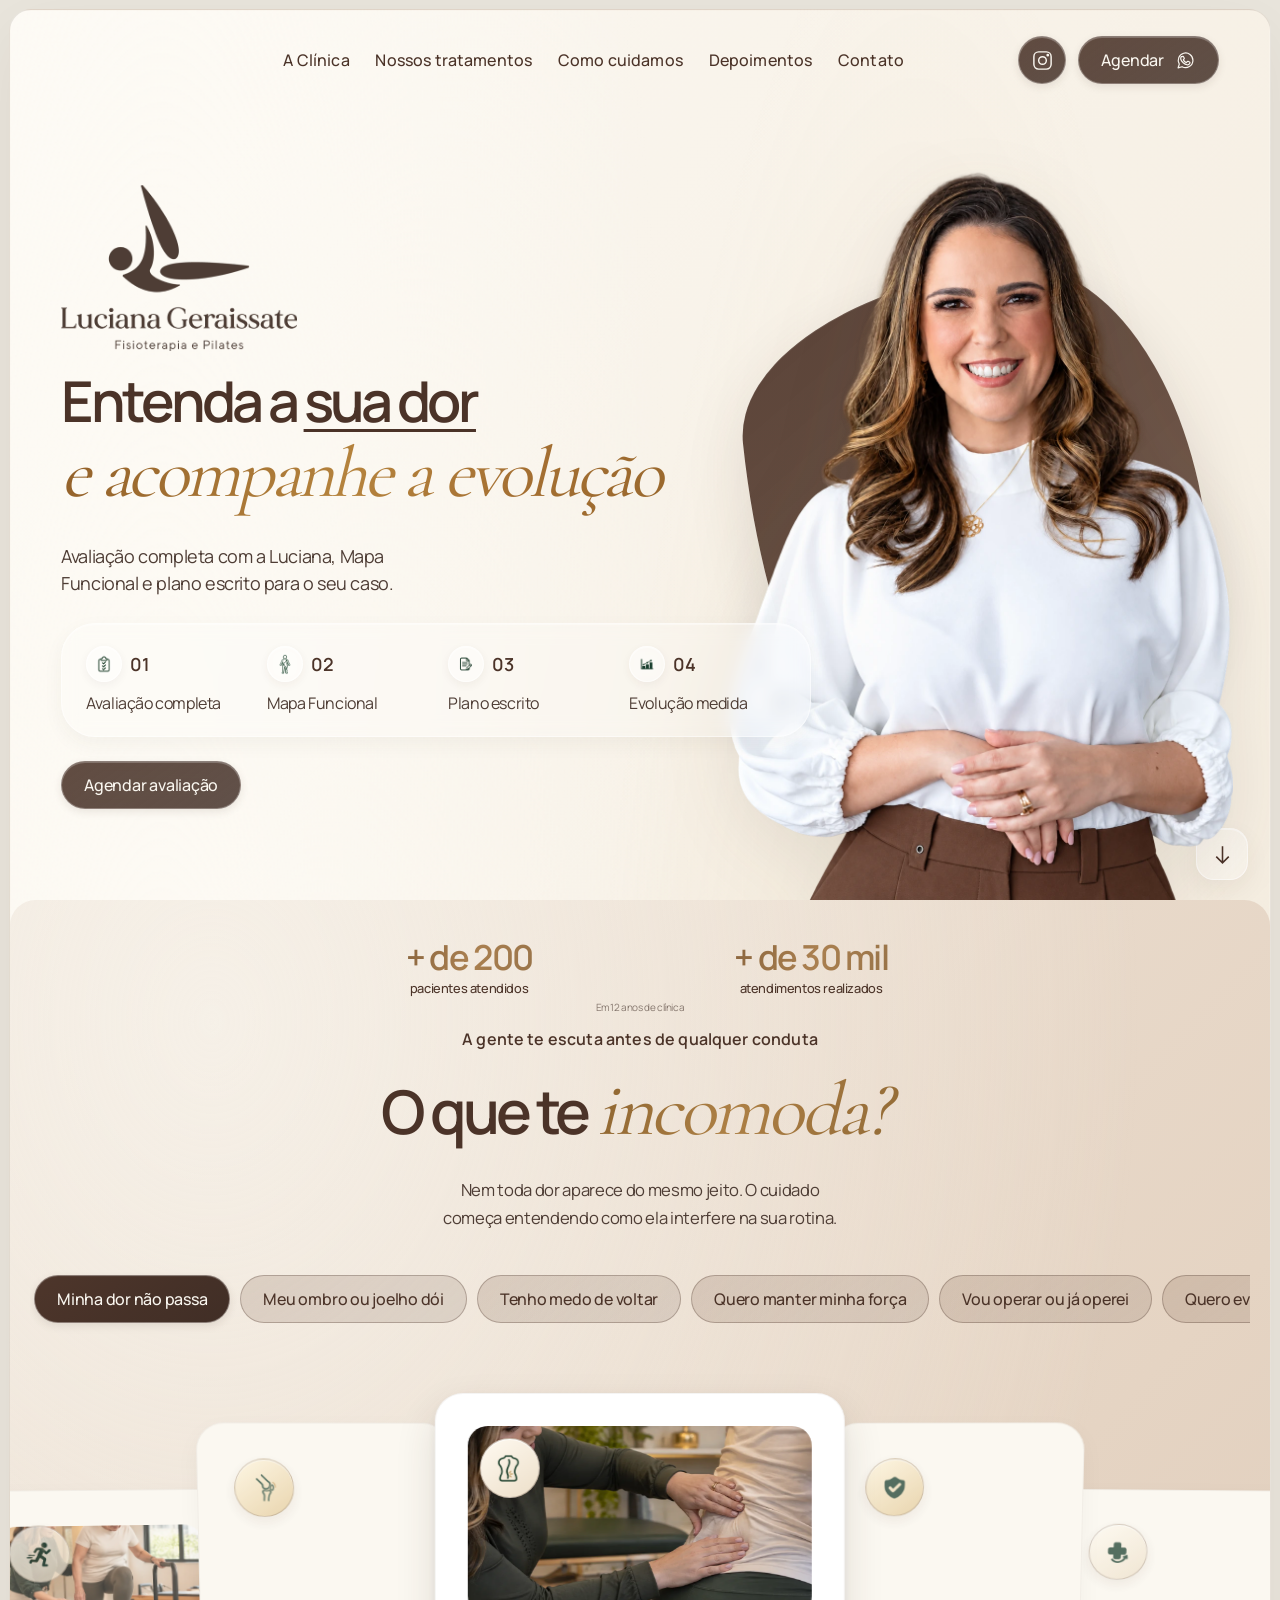
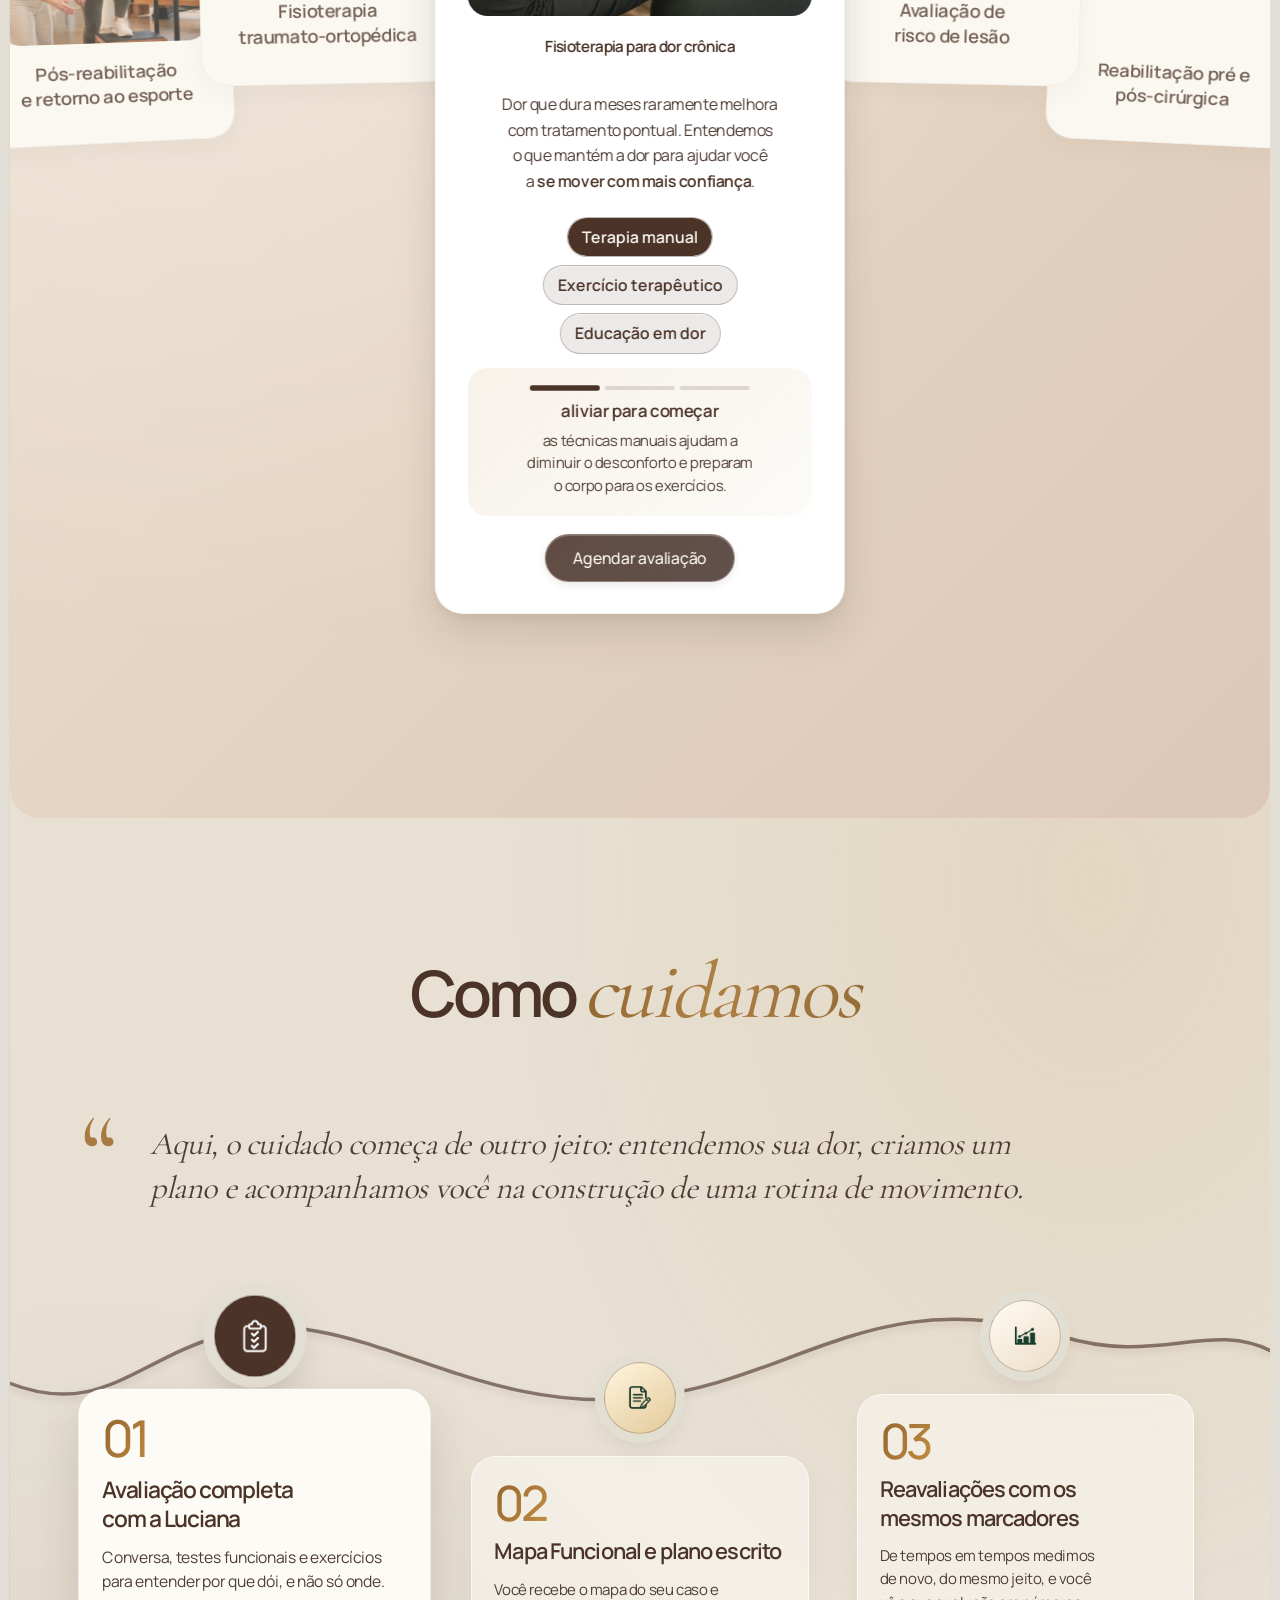
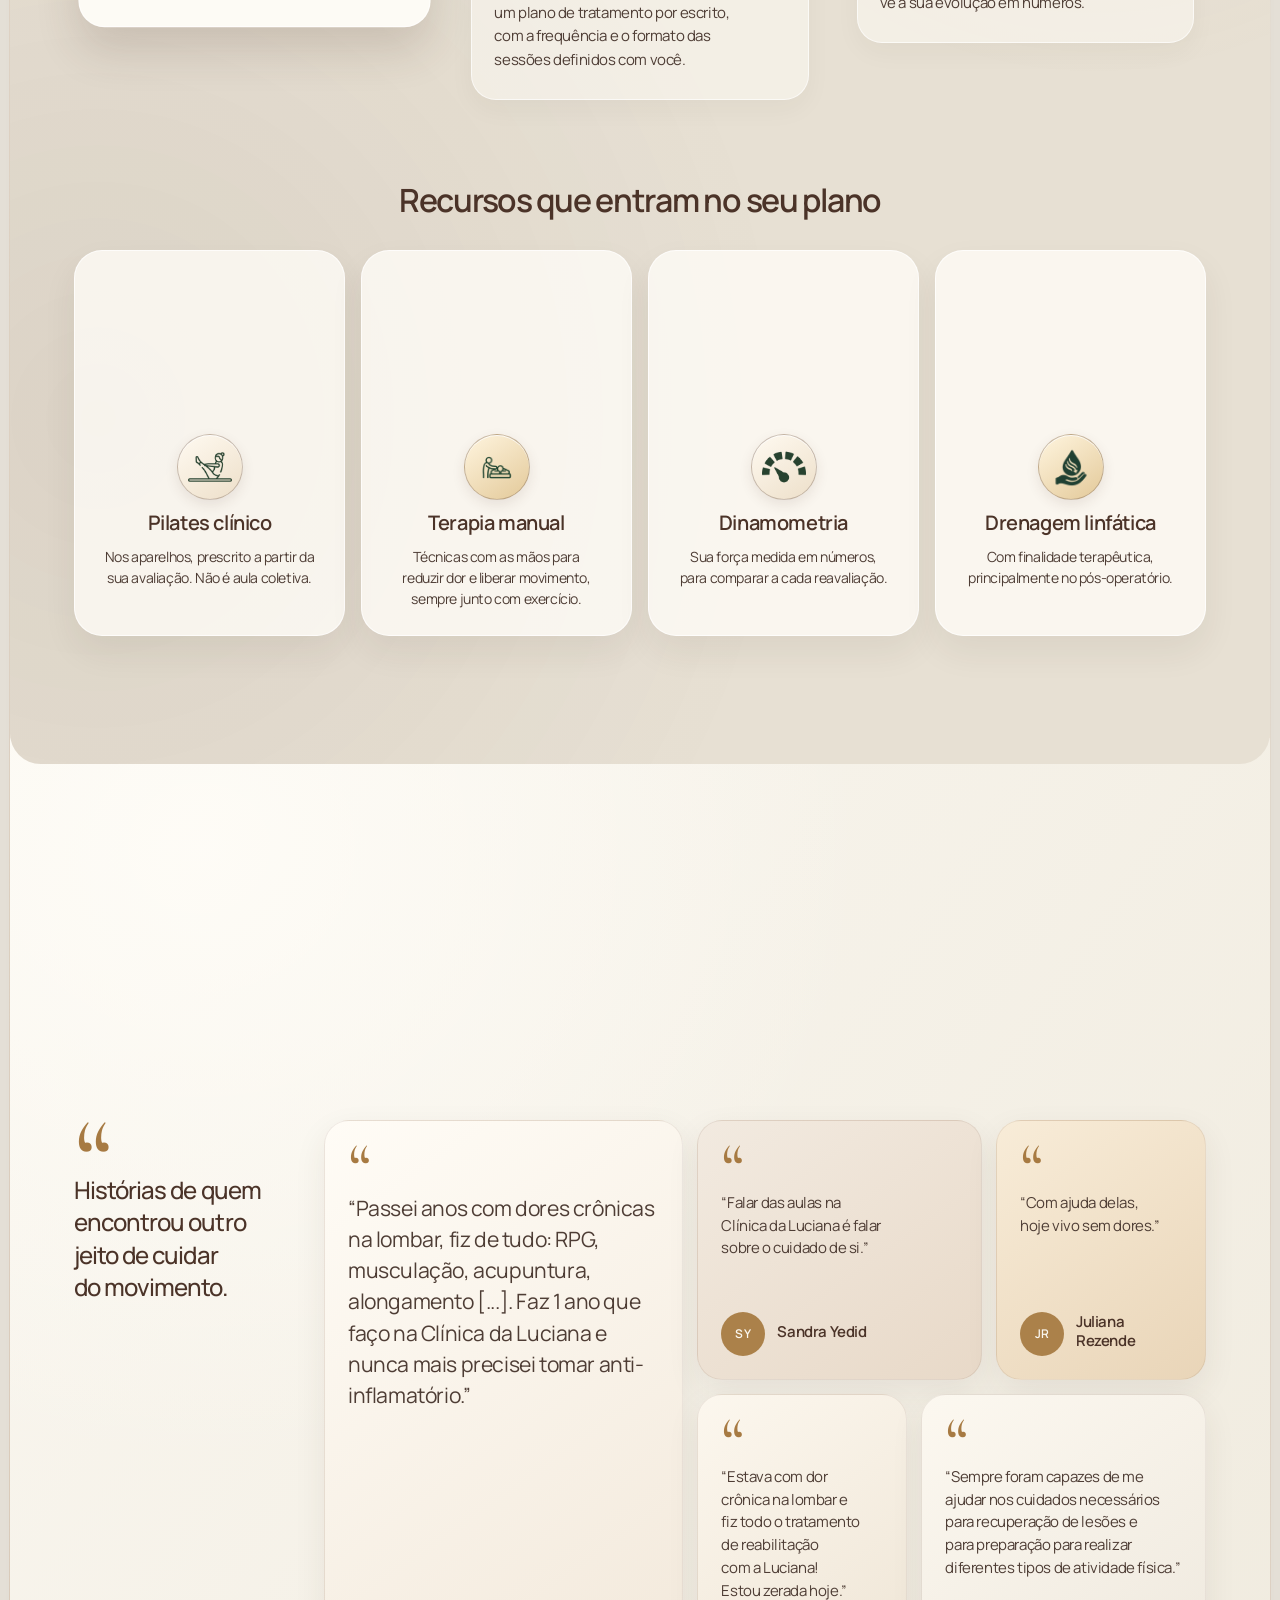
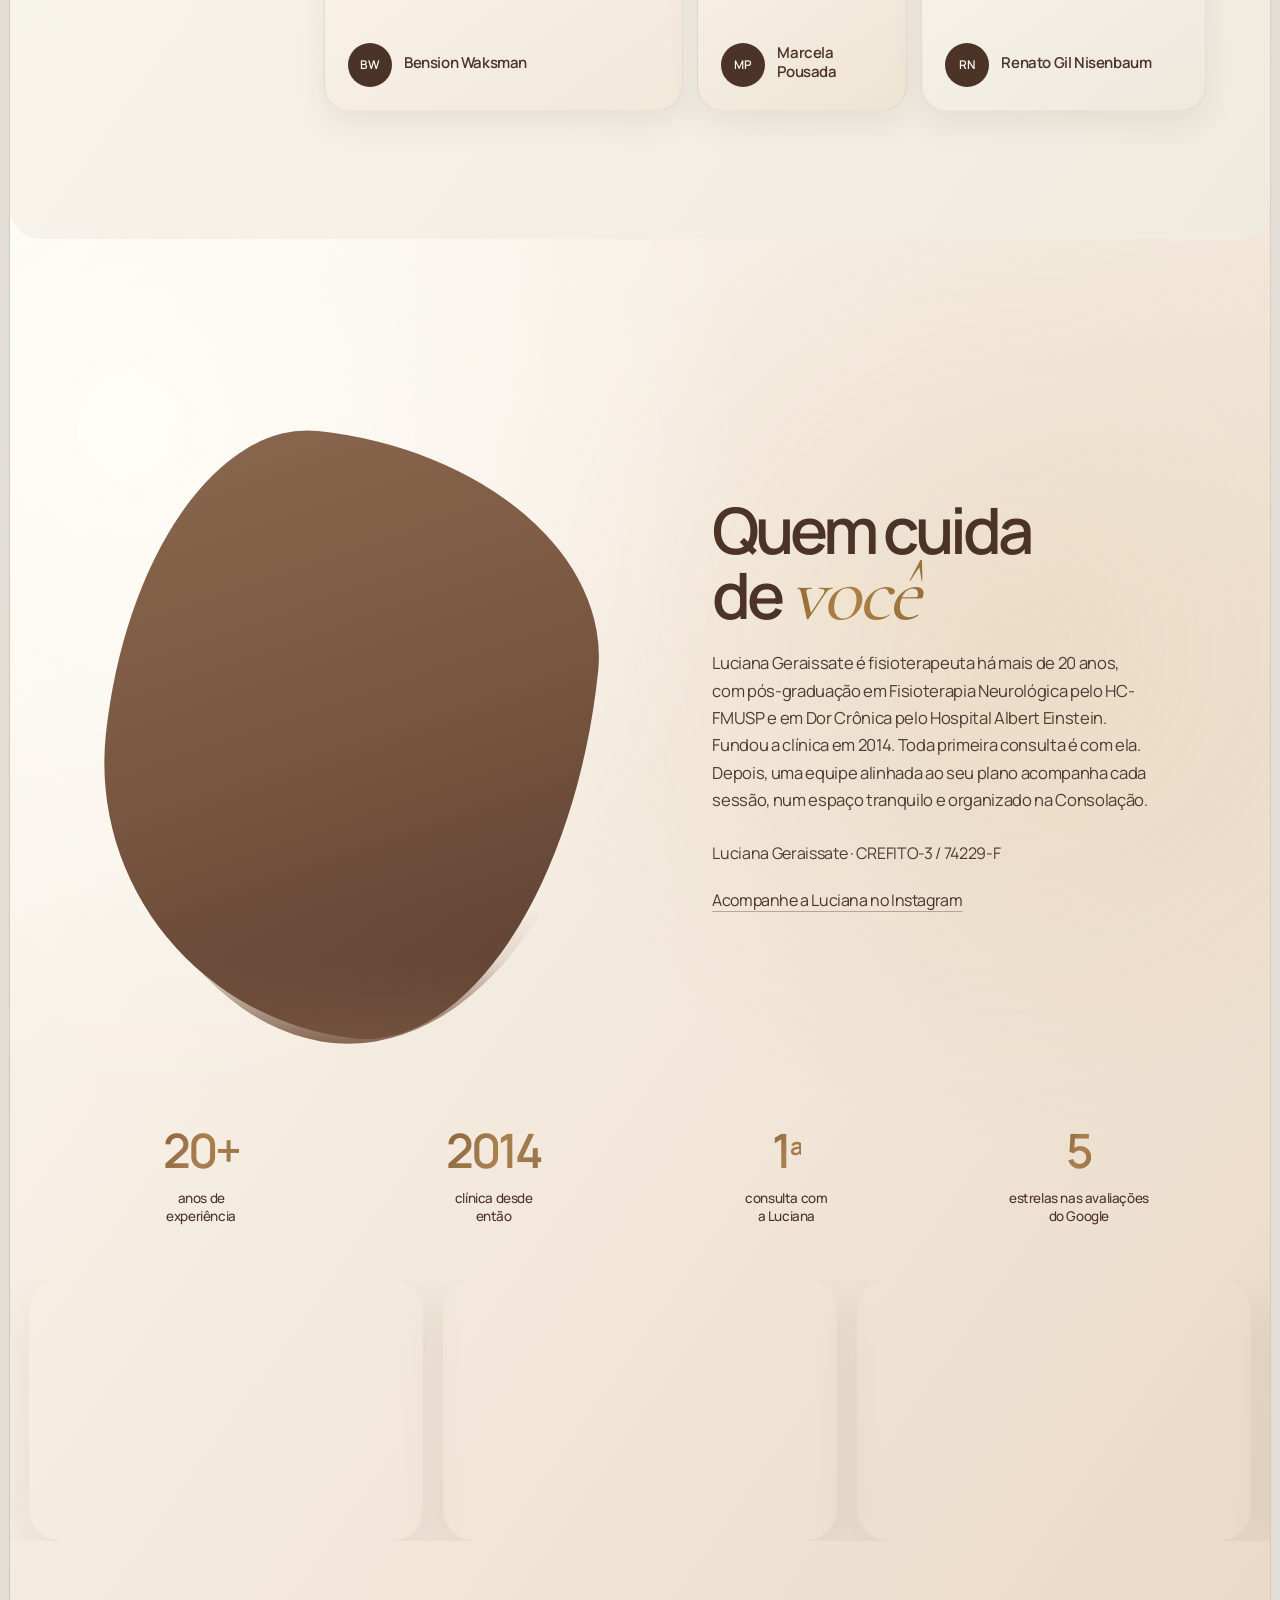
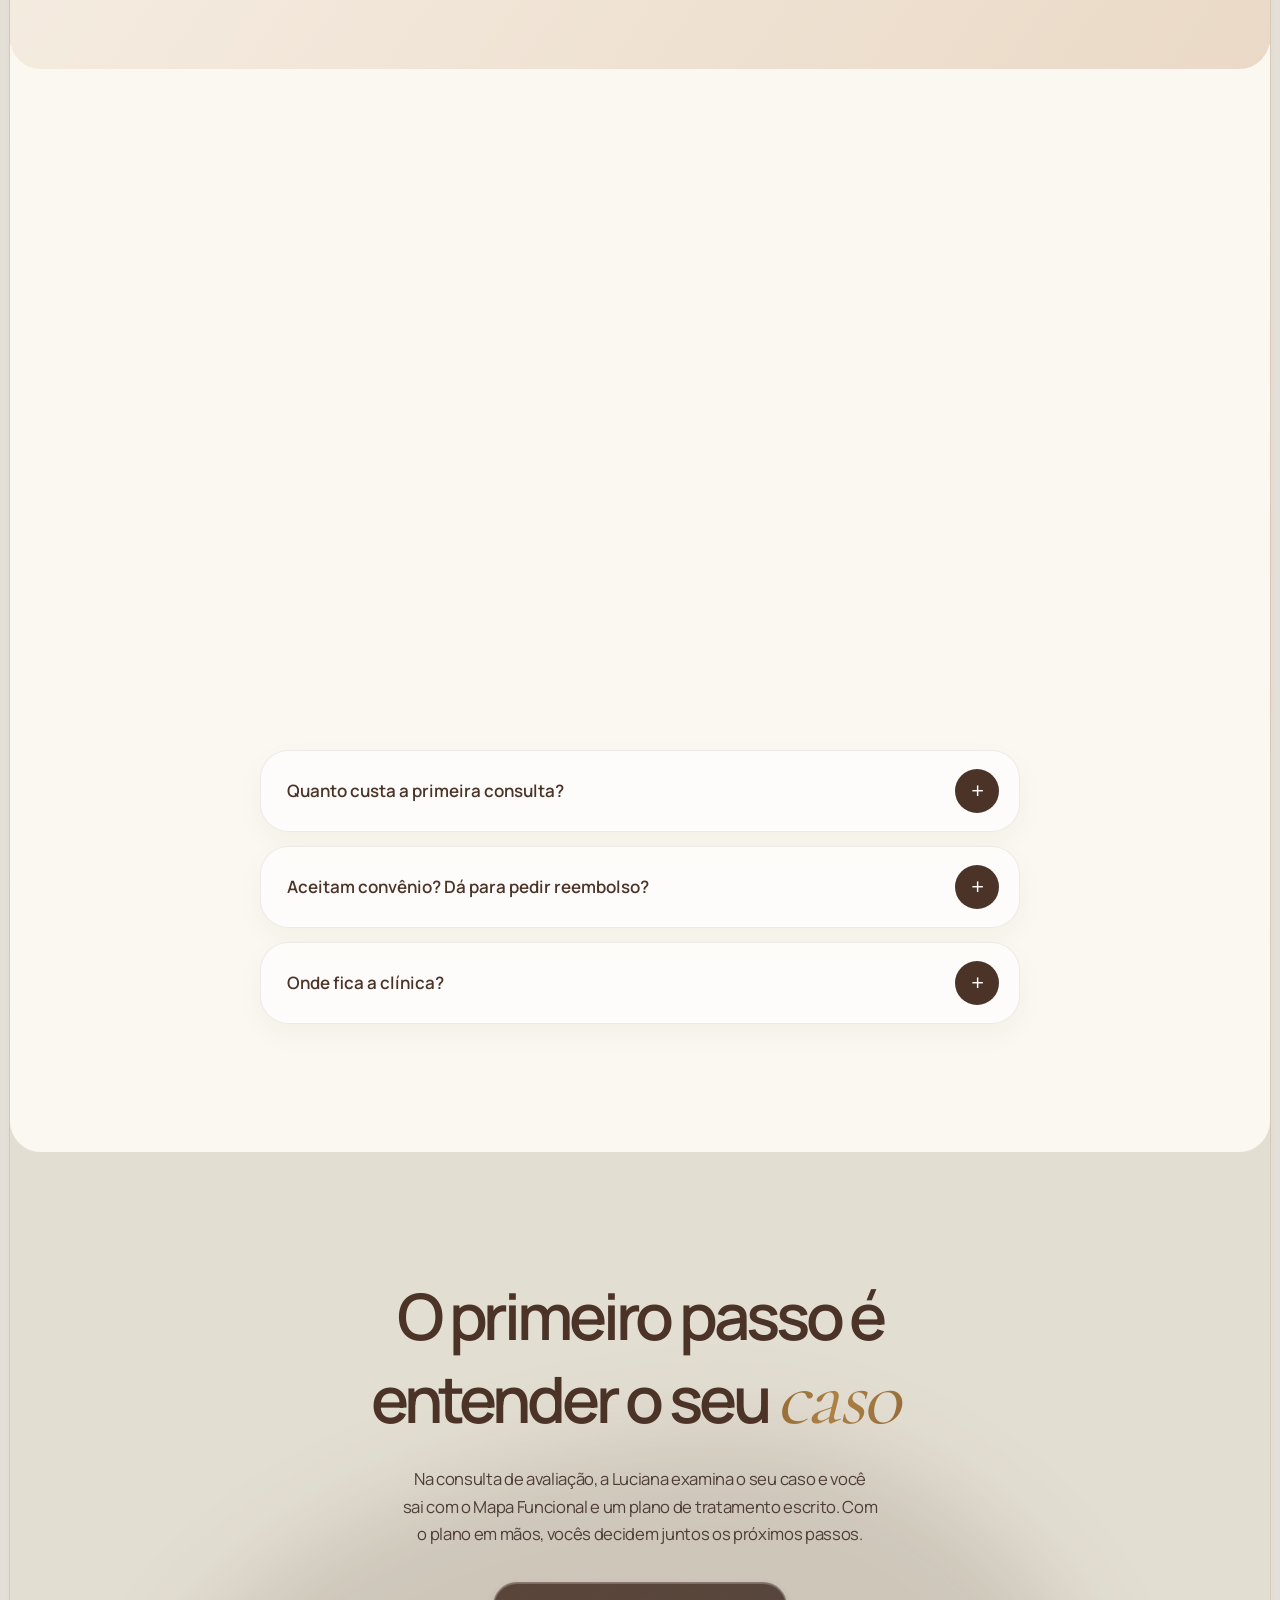
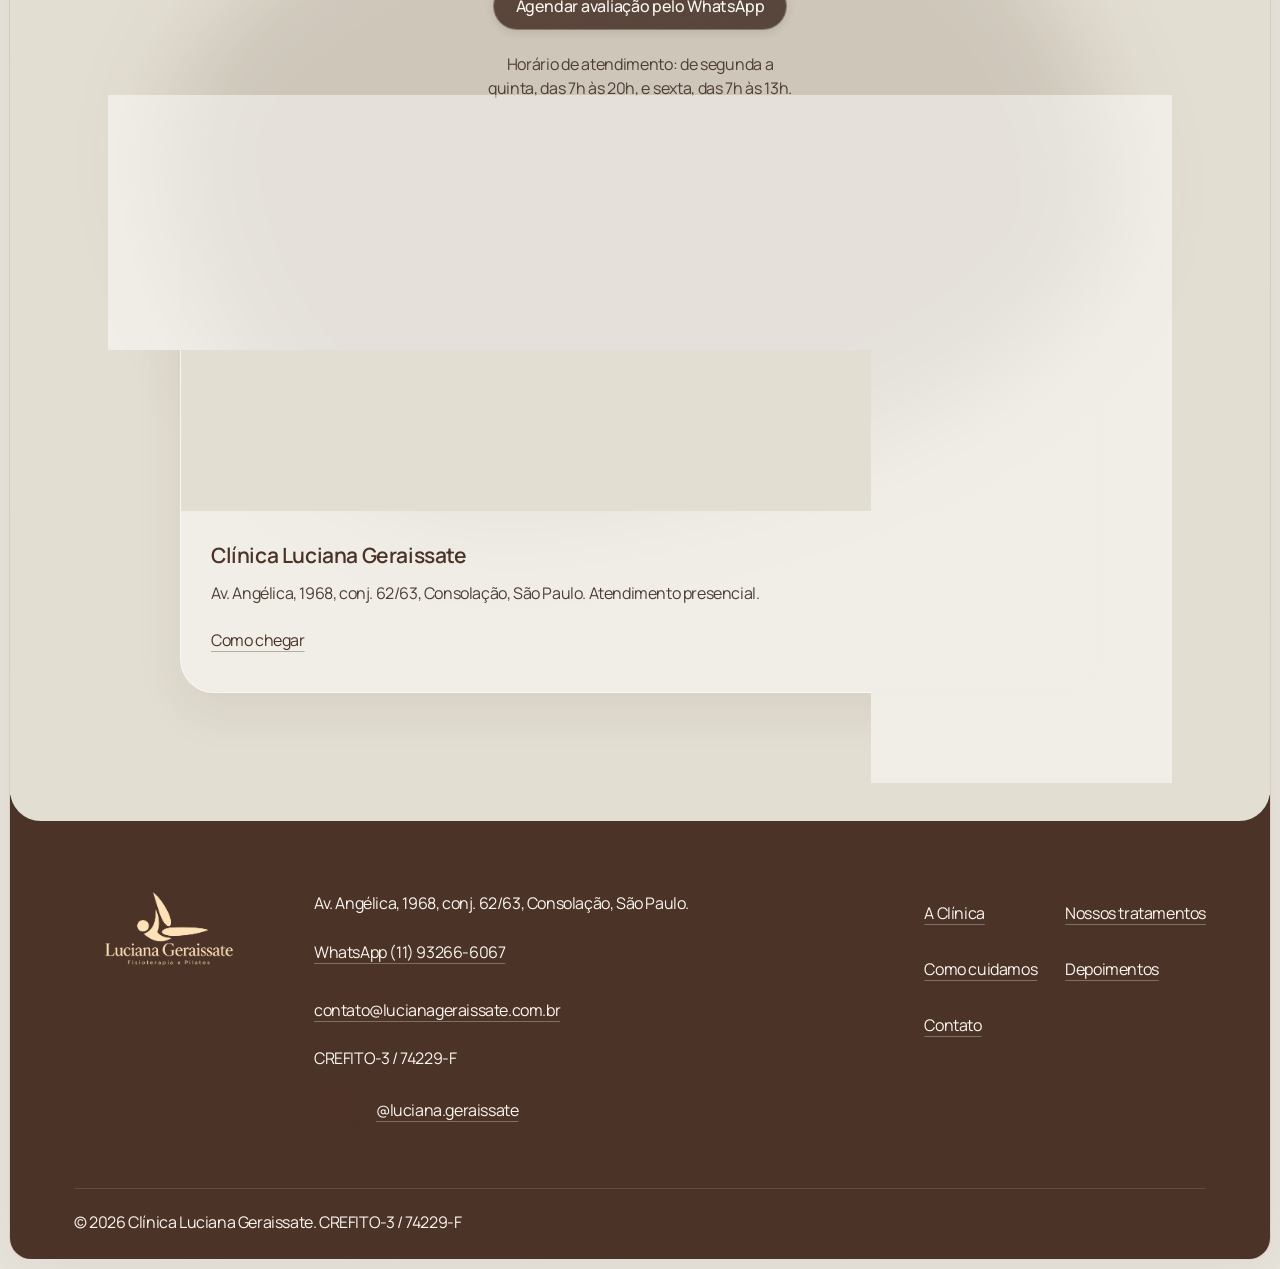
==== commit 7d4e6a64: "Atualiza site da clínica e horários de atendimento" ====
--- a/site-luciana-geraissate/index.html
+++ b/site-luciana-geraissate/index.html
@@ -6,7 +6,7 @@
   <meta name="theme-color" content="#faf7f0">
   <title>Fisioterapia para Dor e Pilates Clínico em SP | Luciana Geraissate</title>
   <meta name="description" content="Avaliação completa com a Luciana, Mapa Funcional e plano escrito para o seu caso. Fisioterapia e Pilates clínico na Consolação, SP. Agende pelo WhatsApp.">
-  <link rel="stylesheet" href="styles.css">
+  <link rel="stylesheet" href="styles.css?v=20261113-arc2">
 <script type="application/ld+json">{
   "@context": "https://schema.org",
   "@graph": [
@@ -32,14 +32,14 @@
             "Wednesday",
             "Thursday"
           ],
-          "opens": "08:00",
-          "closes": "18:00"
+          "opens": "07:00",
+          "closes": "20:00"
         },
         {
           "@type": "OpeningHoursSpecification",
           "dayOfWeek": "Friday",
           "opens": "07:00",
-          "closes": "15:00"
+          "closes": "13:00"
         }
       ],
       "sameAs": [
@@ -70,7 +70,7 @@
           "name": "Como é a primeira consulta?",
           "acceptedAnswer": {
             "@type": "Answer",
-            "text": "É sempre com a Luciana e dura [duração a confirmar]. Inclui conversa sobre o seu histórico, testes funcionais e exercícios. Ao final, vocês definem juntos a estratégia, a frequência semanal e o formato das sessões."
+            "text": "É sempre com a Luciana e dura 1h30. Inclui conversa sobre o seu histórico, testes funcionais e exercícios. Ao final, vocês definem juntos a estratégia, a frequência semanal e o formato das sessões."
           }
         },
         {
@@ -78,7 +78,7 @@
           "name": "Vocês oferecem aula experimental?",
           "acceptedAnswer": {
             "@type": "Answer",
-            "text": "[confirmar] Não. O primeiro passo é uma avaliação completa com a Luciana, porque é ela que mostra o que faz sentido para o seu caso. Uma aula avulsa não mostra isso."
+            "text": "Não oferecemos aula experimental. O primeiro passo é uma avaliação completa com a Luciana para definir o cuidado adequado ao seu caso."
           }
         },
         {
@@ -86,7 +86,7 @@
           "name": "Quanto custa a primeira consulta?",
           "acceptedAnswer": {
             "@type": "Answer",
-            "text": "[valor a confirmar]"
+            "text": "A primeira consulta custa R$ 450,00 e dura 1h30."
           }
         },
         {
@@ -94,7 +94,7 @@
           "name": "Aceitam convênio? Dá para pedir reembolso?",
           "acceptedAnswer": {
             "@type": "Answer",
-            "text": "[a confirmar]"
+            "text": "Não aceitamos convênios. Fornecemos a documentação para você solicitar reembolso, conforme as regras do seu plano."
           }
         },
         {
@@ -102,7 +102,7 @@
           "name": "Onde fica a clínica?",
           "acceptedAnswer": {
             "@type": "Answer",
-            "text": "Av. Angélica, 1968, conj. 62/63, Consolação, São Paulo. [metrô mais próximo e estacionamento a confirmar] Se você mora longe, também atendemos por teleconsulta."
+            "text": "Av. Angélica, 1968, conj. 62/63, Consolação, São Paulo. Metrô mais próximo: estações Paulista–Consolação. [Estacionamento a confirmar.] Se você mora longe, também atendemos por teleconsulta."
           }
         }
       ]
@@ -146,7 +146,7 @@
           <a class="hero-brand" href="#inicio" aria-label="Luciana Geraissate, início">
             <img src="assets/logo-marrom.webp" alt="Luciana Geraissate — Fisioterapia e Pilates" width="2000" height="1125">
           </a>
-          <h1 id="hero-title">Entenda a dor.<br>Acompanhe<br><em>a evolução.</em></h1>
+          <h1 id="hero-title"><span class="hero-title-first">Entenda a <span class="hero-title-underline">sua dor</span></span><em class="hero-title-serif"><span>e acompanhe a evolução</span></em></h1>
           <p class="hero-support"><span class="hero-support-desktop">Avaliação completa com a Luciana, Mapa Funcional e plano escrito para o seu caso.</span><span class="hero-support-compact">Avaliação completa com a Luciana.</span></p>
           <div class="hero-stats" aria-label="Etapas do cuidado">
             <div><i class="pillar-icon" aria-hidden="true"><img class="brand-pictogram pictogram-avaliacao" src="assets/icons/avaliacao-completa.png" alt="" width="384" height="384"></i><strong>01</strong><span>Avaliação completa</span></div>
@@ -168,6 +168,11 @@
       </section>
 
       <section class="site-section pain-section" id="tratamentos" aria-labelledby="pain-title">
+        <div class="impact-metrics" role="group" aria-label="Números da clínica">
+          <p><strong>+ de 200</strong><span>pacientes atendidos</span></p>
+          <p><strong>+ de 30 mil</strong><span>atendimentos realizados</span></p>
+          <small>Em 12 anos de clínica</small>
+        </div>
         <div class="section-inner">
           <header class="section-heading reveal">
             <p class="section-kicker">A gente te escuta antes de qualquer conduta</p>
@@ -246,28 +251,41 @@
  </div></section>
 
 <section class="site-section about-section" id="clinica" aria-labelledby="about-title"><div class="section-inner">
- <div class="about-layout"><div class="about-portrait reveal"><span class="about-blob" aria-hidden="true"></span><img class="founder-photo" src="assets/photos/luciana-fundadora.webp" alt="Retrato de Luciana Geraissate na clínica" width="1067" height="1600" loading="lazy" decoding="async"></div>
- <div class="about-copy reveal"><h2 id="about-title">Quem cuida de <em>você</em></h2><p>Luciana Geraissate é fisioterapeuta há mais de 20 anos, tem duas pós-graduações [nomes a confirmar] e fundou a clínica em 2014. Toda primeira consulta é com ela. Depois, uma equipe alinhada ao seu plano acompanha cada sessão, num espaço tranquilo e organizado na Consolação.</p><p class="signature">Luciana Geraissate · CREFITO-3 / 74229-F</p><a class="secondary-link" href="https://www.instagram.com/luciana.geraissate/" target="_blank" rel="noopener">Acompanhe a Luciana no Instagram</a></div></div>
- <div class="about-stats reveal" aria-label="Números da clínica"><div><span class="icon-orb" aria-hidden="true"><img class="brand-pictogram pictogram-experiencia" src="assets/icons/experiencia.png" alt="" width="384" height="384"></span><strong>Mais de 20 anos</strong><span>de experiência</span></div><div><span class="icon-orb icon-orb-gold" aria-hidden="true"><img class="brand-pictogram pictogram-clinica" src="assets/icons/clinica-desde-2014.png" alt="" width="384" height="384"></span><strong>Clínica desde 2014</strong><span></span></div><div><span class="icon-orb" aria-hidden="true"><img class="brand-pictogram pictogram-consulta" src="assets/icons/primeira-consulta.png" alt="" width="384" height="384"></span><strong>Primeira consulta</strong><span>sempre com a Luciana</span></div><div><span class="icon-orb icon-orb-gold" aria-hidden="true"><img class="brand-pictogram pictogram-avaliacoes" src="assets/icons/avaliacoes.png" alt="" width="384" height="384"></span><strong>Avaliações 5 estrelas</strong><span>no Google</span></div></div>
- <div class="space-gallery reveal"><figure class="space-photo space-photo-wide"><img class="space-image" src="assets/photos/espaco-recepcao-realista.webp" alt="Vista ilustrativa da recepção da Clínica Luciana Geraissate, criada a partir de foto do espaço" width="1536" height="1024" loading="lazy" decoding="async"></figure><figure class="space-photo "><img class="space-image" src="assets/photos/espaco-pilates-realista.webp" alt="Vista ilustrativa da sala de Pilates, criada a partir de foto da clínica" width="1536" height="1024" loading="lazy" decoding="async"></figure><figure class="space-photo "><img class="space-image" src="assets/photos/espaco-consultorio-realista.webp" alt="Vista ilustrativa do consultório, criada a partir de foto da clínica" width="1536" height="1024" loading="lazy" decoding="async"></figure></div>
- </div></section>
-
-<section class="site-section faq-section" id="faq" aria-labelledby="faq-title"><div class="section-inner faq-inner"><header class="section-heading reveal"><h2 id="faq-title">Perguntas <em>frequentes</em></h2></header><div class="faq-list"><article class="faq-item reveal"><h3><button type="button" id="faq-question-0" aria-expanded="false" aria-controls="faq-answer-0"><span>Tenho dor. Me mexer pode piorar?</span><span class="faq-icon" aria-hidden="true">+</span></button></h3><div class="faq-answer" id="faq-answer-0" role="region" aria-labelledby="faq-question-0" hidden><p>A avaliação existe justamente para isso: entender o que está por trás da sua dor e definir quais movimentos são seguros para o seu caso, antes de começar.</p></div></article><article class="faq-item reveal"><h3><button type="button" id="faq-question-1" aria-expanded="false" aria-controls="faq-answer-1"><span>Já tentei outros tratamentos. O que muda aqui?</span><span class="faq-icon" aria-hidden="true">+</span></button></h3><div class="faq-answer" id="faq-answer-1" role="region" aria-labelledby="faq-question-1" hidden><p>Você começa com uma avaliação completa, recebe um plano escrito e é reavaliado com os mesmos marcadores, então acompanha a sua evolução em números, e não só pela sensação.</p></div></article><article class="faq-item reveal"><h3><button type="button" id="faq-question-2" aria-expanded="false" aria-controls="faq-answer-2"><span>Como é a primeira consulta?</span><span class="faq-icon" aria-hidden="true">+</span></button></h3><div class="faq-answer" id="faq-answer-2" role="region" aria-labelledby="faq-question-2" hidden><p>É sempre com a Luciana e dura [duração a confirmar]. Inclui conversa sobre o seu histórico, testes funcionais e exercícios. Ao final, vocês definem juntos a estratégia, a frequência semanal e o formato das sessões.</p></div></article><article class="faq-item reveal"><h3><button type="button" id="faq-question-3" aria-expanded="false" aria-controls="faq-answer-3"><span>Vocês oferecem aula experimental?</span><span class="faq-icon" aria-hidden="true">+</span></button></h3><div class="faq-answer" id="faq-answer-3" role="region" aria-labelledby="faq-question-3" hidden><p>[confirmar] Não. O primeiro passo é uma avaliação completa com a Luciana, porque é ela que mostra o que faz sentido para o seu caso. Uma aula avulsa não mostra isso.</p></div></article><article class="faq-item reveal"><h3><button type="button" id="faq-question-4" aria-expanded="false" aria-controls="faq-answer-4"><span>Quanto custa a primeira consulta?</span><span class="faq-icon" aria-hidden="true">+</span></button></h3><div class="faq-answer" id="faq-answer-4" role="region" aria-labelledby="faq-question-4" hidden><p>[valor a confirmar]</p></div></article><article class="faq-item reveal"><h3><button type="button" id="faq-question-5" aria-expanded="false" aria-controls="faq-answer-5"><span>Aceitam convênio? Dá para pedir reembolso?</span><span class="faq-icon" aria-hidden="true">+</span></button></h3><div class="faq-answer" id="faq-answer-5" role="region" aria-labelledby="faq-question-5" hidden><p>[a confirmar]</p></div></article><article class="faq-item reveal"><h3><button type="button" id="faq-question-6" aria-expanded="false" aria-controls="faq-answer-6"><span>Onde fica a clínica?</span><span class="faq-icon" aria-hidden="true">+</span></button></h3><div class="faq-answer" id="faq-answer-6" role="region" aria-labelledby="faq-question-6" hidden><p>Av. Angélica, 1968, conj. 62/63, Consolação, São Paulo. [metrô mais próximo e estacionamento a confirmar] Se você mora longe, também atendemos por teleconsulta.</p></div></article></div></div></section>
+ <div class="about-layout"><div class="about-portrait reveal"><span class="about-blob" aria-hidden="true"></span><img class="founder-photo" src="assets/photos/luciana-fundadora-recorte.png" alt="Retrato de Luciana Geraissate" width="1039" height="1514" loading="lazy" decoding="async"></div>
+ <div class="about-copy reveal"><h2 id="about-title">Quem cuida de <em>você</em></h2><p>Luciana Geraissate é fisioterapeuta há mais de 20 anos, com pós-graduação em Fisioterapia Neurológica pelo HC-FMUSP e em Dor Crônica pelo Hospital Albert Einstein. Fundou a clínica em 2014. Toda primeira consulta é com ela. Depois, uma equipe alinhada ao seu plano acompanha cada sessão, num espaço tranquilo e organizado na Consolação.</p><p class="signature">Luciana Geraissate · CREFITO-3 / 74229-F</p><a class="secondary-link" href="https://www.instagram.com/luciana.geraissate/" target="_blank" rel="noopener">Acompanhe a Luciana no Instagram</a></div></div>
+ <div class="about-stats reveal" aria-label="Números da clínica"><div><div class="about-stat-main"><strong>20+</strong></div><span class="about-stat-label">anos de<br>experiência</span></div><div><div class="about-stat-main"><strong>2014</strong></div><span class="about-stat-label">clínica desde<br>então</span></div><div><div class="about-stat-main"><strong>1ª</strong></div><span class="about-stat-label">consulta com<br>a Luciana</span></div><div><div class="about-stat-main"><strong>5</strong></div><span class="about-stat-label">estrelas nas avaliações<br>do Google</span></div></div>
+ <div class="space-gallery reveal" role="group" aria-label="Vistas do espaço da clínica">
+  <div class="space-gallery-track">
+   <figure class="space-photo"><img class="space-image" src="assets/photos/recepcao-foto-original.jpg" alt="Recepção da clínica, com parede de madeira e logo de Luciana Geraissate" width="1800" height="1200" loading="eager" decoding="async"></figure>
+   <figure class="space-photo"><img class="space-image" src="assets/photos/espaco-pilates.webp" alt="Sala de Pilates da clínica, com aparelhos e espelhos" width="1600" height="1068" loading="eager" decoding="async"></figure>
+   <figure class="space-photo"><img class="space-image" src="assets/photos/recepcao-detalhe-foto-original.jpg" alt="Detalhe da recepção da clínica e da marca na parede" width="1800" height="1200" loading="eager" decoding="async"></figure>
+   <figure class="space-photo"><img class="space-image" src="assets/photos/espaco-consultorio.webp" alt="Consultório da clínica, com mesa, luminária e computador" width="1600" height="1067" loading="eager" decoding="async"></figure>
+   <figure class="space-photo"><img class="space-image" src="assets/photos/sala-atendimento-foto-original.jpg" alt="Sala de atendimento da clínica, com maca e lavatório" width="1800" height="1200" loading="eager" decoding="async"></figure>
+   <figure class="space-photo" aria-hidden="true"><img class="space-image" src="assets/photos/recepcao-foto-original.jpg" alt="" width="1800" height="1200" loading="eager" decoding="async"></figure>
+   <figure class="space-photo" aria-hidden="true"><img class="space-image" src="assets/photos/espaco-pilates.webp" alt="" width="1600" height="1068" loading="eager" decoding="async"></figure>
+   <figure class="space-photo" aria-hidden="true"><img class="space-image" src="assets/photos/recepcao-detalhe-foto-original.jpg" alt="" width="1800" height="1200" loading="eager" decoding="async"></figure>
+   <figure class="space-photo" aria-hidden="true"><img class="space-image" src="assets/photos/espaco-consultorio.webp" alt="" width="1600" height="1067" loading="eager" decoding="async"></figure>
+   <figure class="space-photo" aria-hidden="true"><img class="space-image" src="assets/photos/sala-atendimento-foto-original.jpg" alt="" width="1800" height="1200" loading="eager" decoding="async"></figure>
+  </div>
+ </div>
+ </div></section>
+
+<section class="site-section faq-section" id="faq" aria-labelledby="faq-title"><div class="section-inner faq-inner"><header class="section-heading reveal"><h2 id="faq-title">Perguntas <em>frequentes</em></h2></header><div class="faq-list"><article class="faq-item reveal"><h3><button type="button" id="faq-question-0" aria-expanded="false" aria-controls="faq-answer-0"><span>Tenho dor. Me mexer pode piorar?</span><span class="faq-icon" aria-hidden="true">+</span></button></h3><div class="faq-answer" id="faq-answer-0" role="region" aria-labelledby="faq-question-0" hidden><p>A avaliação existe justamente para isso: entender o que está por trás da sua dor e definir quais movimentos são seguros para o seu caso, antes de começar.</p></div></article><article class="faq-item reveal"><h3><button type="button" id="faq-question-1" aria-expanded="false" aria-controls="faq-answer-1"><span>Já tentei outros tratamentos. O que muda aqui?</span><span class="faq-icon" aria-hidden="true">+</span></button></h3><div class="faq-answer" id="faq-answer-1" role="region" aria-labelledby="faq-question-1" hidden><p>Você começa com uma avaliação completa, recebe um plano escrito e é reavaliado com os mesmos marcadores, então acompanha a sua evolução em números, e não só pela sensação.</p></div></article><article class="faq-item reveal"><h3><button type="button" id="faq-question-2" aria-expanded="false" aria-controls="faq-answer-2"><span>Como é a primeira consulta?</span><span class="faq-icon" aria-hidden="true">+</span></button></h3><div class="faq-answer" id="faq-answer-2" role="region" aria-labelledby="faq-question-2" hidden><p>É sempre com a Luciana e dura 1h30. Inclui conversa sobre o seu histórico, testes funcionais e exercícios. Ao final, vocês definem juntos a estratégia, a frequência semanal e o formato das sessões.</p></div></article><article class="faq-item reveal"><h3><button type="button" id="faq-question-3" aria-expanded="false" aria-controls="faq-answer-3"><span>Vocês oferecem aula experimental?</span><span class="faq-icon" aria-hidden="true">+</span></button></h3><div class="faq-answer" id="faq-answer-3" role="region" aria-labelledby="faq-question-3" hidden><p>Não oferecemos aula experimental. O primeiro passo é uma avaliação completa com a Luciana para definir o cuidado adequado ao seu caso.</p></div></article><article class="faq-item reveal"><h3><button type="button" id="faq-question-4" aria-expanded="false" aria-controls="faq-answer-4"><span>Quanto custa a primeira consulta?</span><span class="faq-icon" aria-hidden="true">+</span></button></h3><div class="faq-answer" id="faq-answer-4" role="region" aria-labelledby="faq-question-4" hidden><p>A primeira consulta custa R$ 450,00 e dura 1h30.</p></div></article><article class="faq-item reveal"><h3><button type="button" id="faq-question-5" aria-expanded="false" aria-controls="faq-answer-5"><span>Aceitam convênio? Dá para pedir reembolso?</span><span class="faq-icon" aria-hidden="true">+</span></button></h3><div class="faq-answer" id="faq-answer-5" role="region" aria-labelledby="faq-question-5" hidden><p>Não aceitamos convênios. Fornecemos a documentação para você solicitar reembolso, conforme as regras do seu plano.</p></div></article><article class="faq-item reveal"><h3><button type="button" id="faq-question-6" aria-expanded="false" aria-controls="faq-answer-6"><span>Onde fica a clínica?</span><span class="faq-icon" aria-hidden="true">+</span></button></h3><div class="faq-answer" id="faq-answer-6" role="region" aria-labelledby="faq-question-6" hidden><p>Av. Angélica, 1968, conj. 62/63, Consolação, São Paulo. Metrô mais próximo: estações Paulista–Consolação. [Estacionamento a confirmar.] Se você mora longe, também atendemos por teleconsulta.</p></div></article></div></div></section>
 
 <section class="site-section contact-section" id="contato" aria-labelledby="contact-title"><span class="contact-blob" aria-hidden="true"></span><div class="section-inner contact-layout">
- <div class="contact-copy reveal"><h2 id="contact-title">O primeiro passo é entender o seu <em>caso</em></h2><p>Na consulta de avaliação, a Luciana examina o seu caso e você sai com o Mapa Funcional e um plano de tratamento escrito. Com o plano em mãos, vocês decidem juntos os próximos passos.</p><a class="primary-button primary-button-large" href="https://api.whatsapp.com/send/?phone=5511932666067&amp;text=Ol%C3%A1%2C+gostaria+de+agendar+uma+avalia%C3%A7%C3%A3o.&amp;type=phone_number&amp;app_absent=0" target="_blank" rel="noopener">Agendar avaliação pelo WhatsApp</a><p class="contact-hours">A recepção responde em poucos minutos: de segunda a quinta, das 8h às 18h, e sexta, das 7h às 15h.</p></div>
+ <div class="contact-copy reveal"><h2 id="contact-title">O primeiro passo é entender o seu <em>caso</em></h2><p>Na consulta de avaliação, a Luciana examina o seu caso e você sai com o Mapa Funcional e um plano de tratamento escrito. Com o plano em mãos, vocês decidem juntos os próximos passos.</p><a class="primary-button primary-button-large" href="https://api.whatsapp.com/send/?phone=5511932666067&amp;text=Ol%C3%A1%2C+gostaria+de+agendar+uma+avalia%C3%A7%C3%A3o.&amp;type=phone_number&amp;app_absent=0" target="_blank" rel="noopener">Agendar avaliação pelo WhatsApp</a><p class="contact-hours">Horário de atendimento: de segunda a quinta, das 7h às 20h, e sexta, das 7h às 13h.</p></div>
  <div class="location-card reveal"><iframe class="location-map" title="Localização da clínica na Avenida Angélica, 1968, Consolação" src="https://maps.google.com/maps?q=Av.%20Ang%C3%A9lica%2C%201968%2C%20conj.%2062/63%2C%20Consola%C3%A7%C3%A3o%2C%20S%C3%A3o%20Paulo.&amp;output=embed" loading="lazy" referrerpolicy="no-referrer-when-downgrade" allowfullscreen></iframe><div class="location-copy"><h3>Clínica Luciana Geraissate</h3><p>Av. Angélica, 1968, conj. 62/63, Consolação, São Paulo. Atendimento presencial.</p><a class="secondary-link" href="https://www.google.com/maps/dir/?api=1&amp;destination=Av.%20Ang%C3%A9lica%2C%201968%2C%20conj.%2062/63%2C%20Consola%C3%A7%C3%A3o%2C%20S%C3%A3o%20Paulo." target="_blank" rel="noopener">Como chegar</a></div></div>
  </div></section>
     </main>
 
 <footer class="site-footer" id="rodape"><div class="footer-inner">
  <img src="assets/logo-dourada.webp" alt="Luciana Geraissate — Fisioterapia e Pilates" width="1974" height="797" loading="lazy">
- <div class="footer-contact"><p>Av. Angélica, 1968, conj. 62/63, Consolação, São Paulo.</p><a href="https://api.whatsapp.com/send/?phone=5511932666067&amp;text=Ol%C3%A1%2C+gostaria+de+agendar+uma+avalia%C3%A7%C3%A3o.&amp;type=phone_number&amp;app_absent=0" target="_blank" rel="noopener">WhatsApp (11) 93266-6067</a><a href="mailto:contato@lucianageraissate.com.br">contato@lucianageraissate.com.br</a><p>CREFITO-3 / 74229-F</p><div class="footer-social"><a class="instagram-link" href="https://www.instagram.com/luciana.geraissate/" target="_blank" rel="noopener" aria-label="Instagram da Luciana Geraissate (abre em nova aba)"><svg viewBox="0 0 24 24" aria-hidden="true"><rect x="3" y="3" width="18" height="18" rx="5"/><circle cx="12" cy="12" r="4"/><circle cx="17.5" cy="6.5" r=".7"/></svg></a><a href="https://www.instagram.com/luciana.geraissate/" target="_blank" rel="noopener">@luciana.geraissate</a></div><p class="pending-reference">Facebook [link a confirmar] · LinkedIn [link a confirmar]</p></div>
+ <div class="footer-contact"><p>Av. Angélica, 1968, conj. 62/63, Consolação, São Paulo.</p><a href="https://api.whatsapp.com/send/?phone=5511932666067&amp;text=Ol%C3%A1%2C+gostaria+de+agendar+uma+avalia%C3%A7%C3%A3o.&amp;type=phone_number&amp;app_absent=0" target="_blank" rel="noopener">WhatsApp (11) 93266-6067</a><a href="mailto:contato@lucianageraissate.com.br">contato@lucianageraissate.com.br</a><p>CREFITO-3 / 74229-F</p><div class="footer-social"><a class="instagram-link" href="https://www.instagram.com/luciana.geraissate/" target="_blank" rel="noopener" aria-label="Instagram da Luciana Geraissate (abre em nova aba)"><svg viewBox="0 0 24 24" aria-hidden="true"><rect x="3" y="3" width="18" height="18" rx="5"/><circle cx="12" cy="12" r="4"/><circle cx="17.5" cy="6.5" r=".7"/></svg></a><a href="https://www.instagram.com/luciana.geraissate/" target="_blank" rel="noopener">@luciana.geraissate</a></div></div>
  <nav aria-label="Links do rodapé"><a href="#clinica">A Clínica</a><a href="#tratamentos">Nossos tratamentos</a><a href="#metodo">Como cuidamos</a><a href="#depoimentos">Depoimentos</a><a href="#contato">Contato</a></nav></div><p class="footer-legal">© 2026 Clínica Luciana Geraissate. CREFITO-3 / 74229-F</p></footer>
  <div class="mobile-whatsapp"><a class="primary-button" href="https://api.whatsapp.com/send/?phone=5511932666067&amp;text=Ol%C3%A1%2C+gostaria+de+agendar+uma+avalia%C3%A7%C3%A3o.&amp;type=phone_number&amp;app_absent=0" target="_blank" rel="noopener" aria-label="Agendar avaliação pelo WhatsApp"><svg viewBox="0 0 24 24" aria-hidden="true"><path d="M20.5 11.7a8.4 8.4 0 0 1-12.4 7.4L3.5 20.5l1.4-4.4a8.4 8.4 0 1 1 15.6-4.4Z"/><path d="M8.1 7.6c.2-.4.4-.4.7-.4h.5c.2 0 .4.1.5.4l.8 1.8c.1.3 0 .5-.2.7l-.7.8c-.2.2-.1.5 0 .7.7 1.2 1.7 2.1 2.9 2.7.3.2.5.1.7-.1l.9-1.1c.2-.2.4-.3.7-.2l1.8.9c.3.1.4.3.4.5 0 .3-.2 1.5-1.1 2.1-.6.4-1.3.7-2.2.5-1.2-.2-2.7-.8-4.4-2.3-1.3-1.2-2.3-2.6-2.7-3.8-.5-1.4 0-2.5.4-3.2Z"/></svg></a></div>
   </div>
 
-  <script src="script.js" defer></script>
+  <script src="script.js?v=20261113-arc2" defer></script>
 </body>
 </html>
 
--- a/site-luciana-geraissate/styles.css
+++ b/site-luciana-geraissate/styles.css
@@ -7,9 +7,9 @@
 :root{
   --ivory:#faf7f0;
   --ivory-deep:#f0ebdf;
-  --forest:#234433;
-  --forest-dark:#173526;
-  --olive:#6e783d;
+  --forest:#4b3328;
+  --forest-dark:#39261e;
+  --olive:#8b694f;
   --coffee:#514339;
   --cream-base:#e3ded2;
   --cream-light:#fbf8f1;
@@ -22,22 +22,43 @@
   --line:rgba(81,67,57,.14);
   --serif:Cormorant,Georgia,serif;
   --sans:Manrope,Arial,sans-serif;
-  --icon-ink:#234433;
+  --icon-ink:#4b3328;
   --icon-surface:linear-gradient(145deg,#fffaf1,#eddfc9);
   --icon-surface-gold:linear-gradient(145deg,#fff5df,#e3c999);
-  --icon-outline:rgba(35,68,51,.28);
+  --icon-outline:rgba(75,51,40,.28);
   --icon-art-size:62%;
   --treatment-icon-art-size:74%;
   --resource-icon-art-size:44px;
   --italic-heading-scale:1.265em;
   --radius-topbar:24px;
   --shadow-topbar:0 8px 22px rgba(58,46,35,.08);
-  --process-line:rgba(35,68,51,.62);
+  --process-line:rgba(75,51,40,.62);
   --process-node-size:72px;
   --resource-card-surface:rgba(255,253,248,.78);
   --resource-card-radius:28px;
   --section-divider-radius:clamp(22px,2.4vw,34px);
+  --section-divider-overlap:clamp(18px,2vw,28px);
   --section-space-compact:64px;
+  --hero-heading-size:clamp(30px,4.4vw,67px);
+  --about-blob-fill:linear-gradient(155deg,#8b694f 0%,#76543f 54%,#583d30 100%);
+  --stats-gold-gradient:linear-gradient(110deg,#8a653e 0%,#aa8050 52%,#997449 100%);
+  --hero-gold-gradient:linear-gradient(110deg,#926029 0%,#b5833d 48%,#a46f32 76%,#99682d 100%);
+  --hero-icon-size:22px;
+  --hero-icon-glass:rgba(255,255,255,.3);
+  --hero-icon-glass-border:rgba(255,255,255,.58);
+  --about-photo-clip:ellipse(62% 74% at 50% 24%);
+  --gallery-card-width:clamp(280px,28vw,440px);
+  --gallery-gap:20px;
+  --gallery-gutter:20px;
+  --gallery-frame-width:min(1920px,calc(100vw - 18px));
+  --gallery-speed:30s;
+  --pain-motion-duration:640ms;
+  --pain-side-height:270px;
+  --pain-arc-depth:21px;
+  --pain-tilt:7deg;
+  --pain-bend:1.25deg;
+  --pain-recede:45px;
+  --pain-perspective:1400px;
 }
 
 *{box-sizing:border-box}
@@ -53,7 +74,7 @@
 .skip-link:focus{top:18px}
 a:focus-visible,button:focus-visible{outline:3px solid #c47755;outline-offset:4px}
 
-.page-frame{width:min(1920px,calc(100% - 18px));margin:9px auto;background:radial-gradient(ellipse at 12% 20%,rgba(255,253,248,.88) 0%,transparent 35%),radial-gradient(ellipse at 72% 30%,rgba(205,165,104,.18) 0%,transparent 32%),radial-gradient(ellipse at 92% 82%,rgba(110,120,61,.11) 0%,transparent 28%),linear-gradient(124deg,#fcf9f3 0%,#f4ecdf 26%,#ead9c6 63%,#f2e7da 100%);border:1px solid rgba(81,67,57,.12);border-radius:22px;overflow:hidden;box-shadow:0 18px 70px rgba(50,40,30,.06)}
+.page-frame{width:min(1920px,calc(100% - 18px));margin:9px auto;background:radial-gradient(ellipse at 12% 20%,rgba(255,253,248,.88) 0%,transparent 35%),radial-gradient(ellipse at 72% 30%,rgba(205,165,104,.18) 0%,transparent 32%),radial-gradient(ellipse at 92% 82%,rgba(139,105,79,.11) 0%,transparent 28%),linear-gradient(124deg,#fcf9f3 0%,#f4ecdf 26%,#ead9c6 63%,#f2e7da 100%);border:1px solid rgba(81,67,57,.12);border-radius:22px;overflow:hidden;box-shadow:0 18px 70px rgba(50,40,30,.06)}
 .topbar{height:112px;padding:0 clamp(24px,4vw,76px);display:flex;align-items:center;position:relative;z-index:20}
 .menu-group{width:100%;display:flex;align-items:center;justify-content:flex-end;gap:clamp(72px,9vw,160px);transform:translateY(6px)}
 .main-nav{position:absolute;left:50%;transform:translateX(-50%);display:flex;align-items:center;justify-content:center;gap:clamp(22px,2.7vw,52px)}
@@ -61,8 +82,8 @@
 .main-nav a::after{content:"";position:absolute;left:0;right:100%;bottom:-8px;height:1px;background:var(--gold);transition:right .2s ease}
 .main-nav a:hover::after{right:0}
 .top-actions{justify-self:end;display:flex;align-items:center;height:100%}
-.appointment-shortcut{align-self:center;width:140px;height:52px;padding:0 18px;border:1px solid rgba(255,255,255,.24);border-radius:999px;background:linear-gradient(145deg,rgba(35,68,51,.88),rgba(23,53,38,.76));color:white;text-decoration:none;display:flex;flex-direction:row;align-items:center;justify-content:center;gap:11px;box-shadow:inset 0 1px 0 rgba(255,255,255,.16),0 9px 22px rgba(23,53,38,.13);backdrop-filter:blur(10px) saturate(110%);-webkit-backdrop-filter:blur(10px) saturate(110%);transition:transform .25s ease,box-shadow .25s ease,background-color .25s ease}
-.appointment-shortcut:hover{transform:translateY(-2px);background:linear-gradient(145deg,rgba(35,68,51,.94),rgba(23,53,38,.86));box-shadow:inset 0 1px 0 rgba(255,255,255,.2),0 13px 26px rgba(23,53,38,.18)}
+.appointment-shortcut{align-self:center;width:140px;height:52px;padding:0 18px;border:1px solid rgba(255,255,255,.24);border-radius:999px;background:linear-gradient(145deg,rgba(75,51,40,.88),rgba(57,38,30,.76));color:white;text-decoration:none;display:flex;flex-direction:row;align-items:center;justify-content:center;gap:11px;box-shadow:inset 0 1px 0 rgba(255,255,255,.16),0 9px 22px rgba(57,38,30,.13);backdrop-filter:blur(10px) saturate(110%);-webkit-backdrop-filter:blur(10px) saturate(110%);transition:transform .25s ease,box-shadow .25s ease,background-color .25s ease}
+.appointment-shortcut:hover{transform:translateY(-2px);background:linear-gradient(145deg,rgba(75,51,40,.94),rgba(57,38,30,.86));box-shadow:inset 0 1px 0 rgba(255,255,255,.2),0 13px 26px rgba(57,38,30,.18)}
 .appointment-shortcut svg{order:2;width:21px;fill:none;stroke:currentColor;stroke-width:1.35;stroke-linecap:round;stroke-linejoin:round}
 .appointment-shortcut span{font-size:12px;font-weight:500;letter-spacing:-.015em;text-transform:none}
 .menu-toggle{display:none;background:rgba(255,255,255,.28);border:1px solid rgba(255,255,255,.48);color:var(--forest);box-shadow:inset 0 1px 0 rgba(255,255,255,.38),0 6px 16px rgba(64,54,44,.05);backdrop-filter:blur(9px);-webkit-backdrop-filter:blur(9px)}
@@ -73,27 +94,27 @@
 .hero-brand img{width:197.24%;height:auto;max-width:none;transform:translate(-24.725%,-18.222%)}
 h1{margin:0 0 28px;color:var(--forest);font:500 clamp(52px,4.65vw,82px)/.9 var(--sans);letter-spacing:-.065em}
 h1 em{font-family:var(--serif);font-size:1.08em;font-weight:400;font-style:italic;letter-spacing:-.035em;color:#9f743d}
-.outline-button{display:inline-flex;align-items:center;justify-content:center;min-width:170px;height:46px;padding:0 24px;border:1px solid rgba(255,255,255,.24);border-radius:999px;color:white;font-size:12px;font-weight:500;letter-spacing:-.015em;text-transform:none;text-decoration:none;background:linear-gradient(145deg,rgba(35,68,51,.88),rgba(23,53,38,.76));box-shadow:inset 0 1px 0 rgba(255,255,255,.16),0 8px 20px rgba(23,53,38,.12);backdrop-filter:blur(10px) saturate(110%);-webkit-backdrop-filter:blur(10px) saturate(110%);transition:.2s ease}
-.outline-button:hover{transform:translateY(-2px);background:linear-gradient(145deg,rgba(35,68,51,.94),rgba(23,53,38,.86));box-shadow:inset 0 1px 0 rgba(255,255,255,.2),0 12px 25px rgba(23,53,38,.17)}
+.outline-button{display:inline-flex;align-items:center;justify-content:center;min-width:170px;height:46px;padding:0 24px;border:1px solid rgba(255,255,255,.24);border-radius:999px;color:white;font-size:12px;font-weight:500;letter-spacing:-.015em;text-transform:none;text-decoration:none;background:linear-gradient(145deg,rgba(75,51,40,.88),rgba(57,38,30,.76));box-shadow:inset 0 1px 0 rgba(255,255,255,.16),0 8px 20px rgba(57,38,30,.12);backdrop-filter:blur(10px) saturate(110%);-webkit-backdrop-filter:blur(10px) saturate(110%);transition:.2s ease}
+.outline-button:hover{transform:translateY(-2px);background:linear-gradient(145deg,rgba(75,51,40,.94),rgba(57,38,30,.86));box-shadow:inset 0 1px 0 rgba(255,255,255,.2),0 12px 25px rgba(57,38,30,.17)}
 .hero-stats+.outline-button{display:flex;width:max-content;margin-top:24px}
 .hero-stats{position:relative;width:100%;max-width:507px;margin-top:34px;padding:15px 14px;display:grid;grid-template-columns:repeat(4,minmax(0,1fr));align-items:center;background:rgba(255,255,255,.24);border:1px solid rgba(255,255,255,.48);border-radius:30px;box-shadow:inset 0 1px 0 rgba(255,255,255,.35),0 7px 20px rgba(64,54,44,.05);backdrop-filter:blur(9px);-webkit-backdrop-filter:blur(9px)}
 .hero-stats>div{min-width:0;padding:0 6px;display:grid;grid-template-columns:26px minmax(0,1fr);align-items:center;gap:6px;border-left:0}
 .hero-stats>div>span{grid-column:1/-1}
-.pillar-icon{display:grid;place-items:center;width:26px;height:26px;border:1px solid rgba(255,255,255,.42);border-radius:50%;background:linear-gradient(145deg,rgba(35,68,51,.9),rgba(23,53,38,.78));color:#f4d99b;box-shadow:inset 0 1px 0 rgba(255,255,255,.15),0 7px 16px rgba(23,53,38,.13);transition:transform .25s ease}
+.pillar-icon{display:grid;place-items:center;width:26px;height:26px;border:1px solid rgba(255,255,255,.42);border-radius:50%;background:linear-gradient(145deg,rgba(75,51,40,.9),rgba(57,38,30,.78));color:#f4d99b;box-shadow:inset 0 1px 0 rgba(255,255,255,.15),0 7px 16px rgba(57,38,30,.13);transition:transform .25s ease}
 .hero-stats>div:nth-child(even) .pillar-icon{background:linear-gradient(145deg,rgba(205,165,104,.82),rgba(151,106,49,.76));color:#fff8e8}
 .pillar-icon svg{width:14px;height:14px;fill:none;stroke:currentColor;stroke-width:1.45;stroke-linecap:round;stroke-linejoin:round}
 .pillar-icon:hover{transform:scale(1.12)}
 .hero-stats>div:first-of-type{padding-left:0}.hero-stats>div:last-child{padding-right:0}
 .hero-stats strong{color:var(--forest);font-size:15px;font-weight:700}.hero-stats span{max-width:100%;color:#71675e;font-size:8.5px;line-height:1.25;overflow-wrap:break-word}
 .stats-icons{position:relative;z-index:3;display:flex;align-items:center;align-self:center;justify-self:start;margin:0;padding:0;list-style:none}
-.stats-icons li{width:32px;height:32px;margin-left:-10px;display:grid;place-items:center;border:1px solid rgba(255,255,255,.42);border-radius:50%;background:linear-gradient(145deg,rgba(35,68,51,.9),rgba(23,53,38,.78));color:#f4d99b;box-shadow:inset 0 1px 0 rgba(255,255,255,.15),0 7px 16px rgba(23,53,38,.13);backdrop-filter:blur(9px);-webkit-backdrop-filter:blur(9px);transition:transform .3s cubic-bezier(.22,1,.36,1),box-shadow .3s ease}
-.stats-icons li:first-child{margin-left:0;z-index:1}.stats-icons li:nth-child(2){z-index:2;background:linear-gradient(145deg,rgba(73,101,82,.92),rgba(35,68,51,.82))}.stats-icons li:nth-child(3){z-index:3;background:linear-gradient(145deg,rgba(205,165,104,.82),rgba(151,106,49,.76));color:#fff8e8}
-.stats-icons li:hover{z-index:5;transform:translateY(-3px) scale(1.12);box-shadow:inset 0 1px 0 rgba(255,255,255,.22),0 11px 22px rgba(23,53,38,.18)}
+.stats-icons li{width:32px;height:32px;margin-left:-10px;display:grid;place-items:center;border:1px solid rgba(255,255,255,.42);border-radius:50%;background:linear-gradient(145deg,rgba(75,51,40,.9),rgba(57,38,30,.78));color:#f4d99b;box-shadow:inset 0 1px 0 rgba(255,255,255,.15),0 7px 16px rgba(57,38,30,.13);backdrop-filter:blur(9px);-webkit-backdrop-filter:blur(9px);transition:transform .3s cubic-bezier(.22,1,.36,1),box-shadow .3s ease}
+.stats-icons li:first-child{margin-left:0;z-index:1}.stats-icons li:nth-child(2){z-index:2;background:linear-gradient(145deg,rgba(118,82,63,.92),rgba(75,51,40,.82))}.stats-icons li:nth-child(3){z-index:3;background:linear-gradient(145deg,rgba(205,165,104,.82),rgba(151,106,49,.76));color:#fff8e8}
+.stats-icons li:hover{z-index:5;transform:translateY(-3px) scale(1.12);box-shadow:inset 0 1px 0 rgba(255,255,255,.22),0 11px 22px rgba(57,38,30,.18)}
 .stats-icons svg{width:15px;height:15px;fill:none;stroke:currentColor;stroke-width:1.45;stroke-linecap:round;stroke-linejoin:round}
 
 .portrait-stage{position:absolute;left:80%;right:auto;width:40%;top:2%;bottom:0;transform:translateX(-50%);z-index:2;display:flex;justify-content:center;align-items:flex-end;pointer-events:none}
 .portrait-stage img{position:relative;z-index:2;width:min(100%,610px);height:100%;object-fit:contain;object-position:center bottom;filter:drop-shadow(0 20px 34px rgba(53,42,31,.09))}
-.portrait-halo{position:absolute;z-index:1;width:78%;height:70%;top:17%;border-radius:63% 37% 68% 32% / 28% 55% 45% 72%;background:linear-gradient(145deg,rgba(35,68,51,.92),rgba(46,82,63,.82));transform:rotate(-6deg);box-shadow:inset 0 1px 0 rgba(255,255,255,.1),0 24px 65px rgba(23,53,38,.12)}
+.portrait-halo{position:absolute;z-index:1;width:78%;height:70%;top:17%;border-radius:63% 37% 68% 32% / 28% 55% 45% 72%;background:linear-gradient(145deg,rgba(75,51,40,.92),rgba(95,65,49,.82));transform:rotate(-6deg);box-shadow:inset 0 1px 0 rgba(255,255,255,.1),0 24px 65px rgba(57,38,30,.12)}
 
 .expand-link{position:absolute;right:22px;bottom:20px;width:52px;height:52px;border:1px solid rgba(255,255,255,.55);border-radius:18px;display:grid;place-items:center;color:var(--forest);text-decoration:none;background:rgba(255,255,255,.34);box-shadow:inset 0 1px 0 rgba(255,255,255,.5),0 8px 24px rgba(60,46,32,.06);backdrop-filter:blur(10px);-webkit-backdrop-filter:blur(10px)}
 .expand-link svg{width:25px;fill:none;stroke:currentColor;stroke-width:1.5}
@@ -105,18 +126,20 @@
 .section-heading h2,.about-copy h2,.contact-copy h2{margin:0;color:var(--forest);font:500 clamp(48px,5.5vw,84px)/.94 var(--sans);letter-spacing:-.065em}
 .section-heading h2 em,.about-copy h2 em,.contact-copy h2 em{font-family:var(--serif);font-weight:400;font-style:italic;letter-spacing:-.035em;color:#9f743d}
 .section-heading>p:last-child,.about-copy>p,.contact-copy>p{max-width:min(100%,56ch);margin:22px 0 0;color:var(--coffee);font-size:clamp(16px,1.3vw,19px);line-height:1.65;letter-spacing:-.02em;text-wrap:balance}
-.icon-orb{width:48px;height:48px;display:grid;place-items:center;border-radius:50%;color:#f3d58f;background:linear-gradient(145deg,var(--forest),var(--forest-dark));box-shadow:inset 0 1px 0 rgba(255,255,255,.18),0 9px 22px rgba(23,53,38,.14)}
+.icon-orb{width:48px;height:48px;display:grid;place-items:center;border-radius:50%;color:#f3d58f;background:linear-gradient(145deg,var(--forest),var(--forest-dark));box-shadow:inset 0 1px 0 rgba(255,255,255,.18),0 9px 22px rgba(57,38,30,.14)}
 .icon-orb-gold{color:white;background:linear-gradient(145deg,#d5ad6c,#9b6e34)}
 .icon-orb svg,.map-pin svg{width:23px;height:23px;fill:none;stroke:currentColor;stroke-width:1.45;stroke-linecap:round;stroke-linejoin:round}
-.primary-button{min-height:50px;padding:0 28px;display:inline-flex;align-items:center;justify-content:center;border:1px solid rgba(255,255,255,.25);border-radius:999px;background:linear-gradient(145deg,rgba(35,68,51,.94),rgba(23,53,38,.86));box-shadow:inset 0 1px 0 rgba(255,255,255,.18),0 10px 25px rgba(23,53,38,.15);color:white;font-size:14px;font-weight:600;text-decoration:none;transition:transform .25s ease,box-shadow .25s ease}
-.primary-button:hover{transform:translateY(-3px);box-shadow:inset 0 1px 0 rgba(255,255,255,.2),0 16px 30px rgba(23,53,38,.2)}
-.secondary-link{color:var(--forest);font-size:14px;text-underline-offset:5px;text-decoration-color:rgba(35,68,51,.35)}
+.primary-button{min-height:50px;padding:0 28px;display:inline-flex;align-items:center;justify-content:center;border:1px solid rgba(255,255,255,.25);border-radius:999px;background:linear-gradient(145deg,rgba(75,51,40,.94),rgba(57,38,30,.86));box-shadow:inset 0 1px 0 rgba(255,255,255,.18),0 10px 25px rgba(57,38,30,.15);color:white;font-size:14px;font-weight:600;text-decoration:none;transition:transform .25s ease,box-shadow .25s ease}
+.primary-button:hover{transform:translateY(-3px);box-shadow:inset 0 1px 0 rgba(255,255,255,.2),0 16px 30px rgba(57,38,30,.2)}
+.secondary-link{color:var(--forest);font-size:14px;text-underline-offset:5px;text-decoration-color:rgba(75,51,40,.35)}
 
 .pain-section{
  --section-curve:clamp(16px,2vw,32px);
  background:radial-gradient(ellipse at 16% 8%,rgba(250,247,240,.7),transparent 62%),linear-gradient(135deg,#eee3d7 0%,#e5d4c3 58%,#dcc8b6 100%);
- border-radius:var(--section-curve) var(--section-curve) 0 0;
+ z-index:2;
+ border-radius:var(--section-curve) var(--section-curve) var(--section-divider-radius) var(--section-divider-radius);
  margin-top:0;
+ margin-bottom:calc(-1 * var(--section-divider-overlap));
 }
 .site-section.pain-section{padding-inline:0}
 .pain-section>.section-inner{width:100%;max-width:none}
@@ -129,7 +152,7 @@
 }
 .pain-section .section-heading>p:last-child{margin-inline:auto}
 .complaint-tabs{position:relative;width:max-content;max-width:calc(100% - 40px);margin:0 auto 32px;display:flex;gap:10px;overflow-x:auto;scrollbar-width:thin;padding:8px 4px 14px;scroll-padding-inline:12px}
-.complaint-tabs button{position:relative;isolation:isolate;flex:0 0 auto;min-height:48px;padding:12px 20px;white-space:nowrap;border:1px solid rgba(35,68,51,.3);border-radius:var(--radius-pill);background:var(--glass);color:var(--forest);font-size:16px;cursor:pointer;transition:color .36s ease,border-color .36s ease;box-shadow:none}
+.complaint-tabs button{position:relative;isolation:isolate;flex:0 0 auto;min-height:48px;padding:12px 20px;white-space:nowrap;border:1px solid rgba(75,51,40,.3);border-radius:var(--radius-pill);background:var(--glass);color:var(--forest);font-size:16px;cursor:pointer;transition:color .36s ease,border-color .36s ease;box-shadow:none}
 .complaint-tabs button::before{content:"";position:absolute;inset:0;z-index:-1;border-radius:inherit;background:var(--action-fill);opacity:0;transition:opacity .36s ease;pointer-events:none}
 .complaint-tabs button[aria-selected="true"]{color:var(--ivory);border-color:transparent;box-shadow:none}
 .complaint-tabs button[aria-selected="true"]::before{opacity:1}
@@ -143,14 +166,18 @@
 .pain-detail>p{margin:0;font:400 16px/1.6 var(--sans);color:var(--coffee)}
 .pain-detail .include-label{margin:20px 0 10px;font-weight:600;color:var(--forest)}
 .treatment-chips{display:flex;flex-wrap:wrap;gap:8px;padding:0;margin:0 0 24px;list-style:none}
-.treatment-chips li{padding:8px 14px;border:1px solid rgba(35,68,51,.28);border-radius:999px;font-size:16px;font-weight:600;line-height:1.4;color:var(--forest);background:rgba(35,68,51,.1);box-shadow:inset 0 1px 0 rgba(255,255,255,.45)}
+.treatment-chips li{padding:8px 14px;border:1px solid rgba(75,51,40,.28);border-radius:999px;font-size:16px;font-weight:600;line-height:1.4;color:var(--forest);background:rgba(75,51,40,.1);box-shadow:inset 0 1px 0 rgba(255,255,255,.45)}
 .pain-detail .primary-button{width:100%;text-align:center}
 .pain-carousel:not(.is-ready) .pain-grid{margin-inline:24px}
 .pain-carousel.is-ready .pain-viewport{position:relative;overflow:hidden;touch-action:pan-y;cursor:grab}
 .pain-viewport.is-dragging{cursor:grabbing;user-select:none}
-.pain-carousel.is-ready .pain-grid{display:block;position:relative;height:var(--pain-height,800px)}
-.pain-carousel.is-ready .pain-card{position:absolute;left:50%;top:24px;opacity:.75;will-change:transform;transition:opacity .25s ease,box-shadow .25s ease;cursor:pointer}
-.pain-carousel.is-ready .pain-card.is-active{opacity:1;cursor:default;background:rgba(255,255,255,.86);box-shadow:0 18px 40px rgba(58,46,35,.14),0 4px 12px rgba(58,46,35,.06)}
+.pain-carousel.is-ready .pain-grid{display:block;position:relative;height:var(--pain-height,800px);perspective:var(--pain-perspective);perspective-origin:center 35%}
+.pain-carousel.is-ready .pain-card{position:absolute;left:50%;top:24px;height:var(--pain-side-height);overflow:hidden;opacity:1;background:var(--cream-light);will-change:transform;transition:background-color var(--pain-motion-duration) ease,box-shadow var(--pain-motion-duration) ease;cursor:pointer}
+.pain-carousel.is-ready .pain-card.is-active{cursor:default;background:#fff;box-shadow:0 18px 40px rgba(58,46,35,.14),0 4px 12px rgba(58,46,35,.06)}
+.pain-carousel.is-ready .pain-card>.treatment-photo{transition:height var(--pain-motion-duration) ease,object-position var(--pain-motion-duration) ease,opacity .3s ease}
+.pain-carousel.is-ready .pain-card>.treatment-icon{transition:top var(--pain-motion-duration) ease,left var(--pain-motion-duration) ease,opacity .3s ease}
+.pain-carousel.is-ready .pain-card>.treatment-title{transition:opacity .3s ease}
+.pain-carousel.is-ready .pain-card:not(.is-active)>:is(.treatment-photo,.treatment-icon,.treatment-title){opacity:.76}
 .pain-carousel.is-ready .pain-card:not(.is-active){display:flex;flex-direction:column;align-items:center;justify-content:center;padding:24px;text-align:center}
 .pain-carousel.is-ready .pain-card:not(.is-active)>.treatment-title{margin:0;font-size:clamp(16px,1.45vw,20px);line-height:1.4}
 .treatment-title .title-line{display:block;white-space:nowrap}
@@ -158,15 +185,16 @@
 .pain-carousel.is-ready .pain-card.is-active>.treatment-title{flex-shrink:0}
 .pain-carousel.is-ready .pain-card.is-active>.pain-detail{display:flex;flex:1;flex-direction:column}
 .pain-carousel.is-ready .pain-detail>.primary-button{margin-top:auto;flex-shrink:0}
-.pain-carousel.is-measuring .pain-card{width:var(--pain-center-width)!important;height:auto!important;min-height:0!important;display:flex;flex-direction:column;align-items:stretch!important;justify-content:flex-start!important;text-align:left;padding:32px!important}
+.pain-carousel.is-measuring .pain-card{width:var(--pain-center-width)!important;height:auto!important;min-height:0!important;display:flex;flex-direction:column;align-items:stretch!important;justify-content:flex-start!important;text-align:left;padding:32px!important;transition:none!important}
 .pain-carousel.is-measuring .pain-card>.treatment-title{margin:0 0 12px!important;font-size:20px!important;line-height:1.35!important}
 @media(max-width:760px){.pain-carousel.is-measuring .pain-card{padding:24px!important}}
 .pain-carousel.is-measuring .pain-card>.pain-detail{display:flex!important;flex:1;flex-direction:column;animation:none!important}
 @media(prefers-reduced-motion:no-preference){
  .complaint-quotes .patient-quote:not([hidden]){animation:pain-content-enter .48s ease-out both}
- .pain-carousel.is-ready .pain-card.is-active>.pain-detail{animation:pain-content-enter .5s ease-out .08s both}
+ .pain-carousel.is-ready .pain-card.is-active>.pain-detail{animation:pain-content-enter .45s ease-out .25s both}
 }
 @keyframes pain-content-enter{from{opacity:0;transform:translateY(8px)}to{opacity:1;transform:translateY(0)}}
+@media(prefers-reduced-motion:reduce){.pain-carousel.is-ready .pain-card,.pain-carousel.is-ready .pain-card>.treatment-photo,.pain-carousel.is-ready .pain-card>.treatment-icon,.pain-carousel.is-ready .pain-card>.treatment-title{transition:none}}
 @media(max-width:760px){.pain-card{padding:24px;border-radius:28px}.complaint-tabs{justify-content:flex-start;max-width:calc(100% - 32px);margin-bottom:16px}.pain-section .section-heading>h2{font-size:clamp(36px,8.4vw,58px)}.pain-card .treatment-title{font-size:20px}.pain-detail>p{font-size:16px}.treatment-chips li{font-size:16px}}
 
 .method-section{background:var(--cream-base)}
@@ -175,7 +203,7 @@
 .care-timeline::before{content:"";position:absolute;left:8%;right:8%;top:72px;height:1px;background:rgba(81,67,57,.22)}
 .care-timeline li{position:relative;min-width:0}
 .care-timeline strong{display:block;margin-bottom:24px;color:#a77a42;font:500 clamp(48px,5vw,76px)/1 var(--sans);letter-spacing:-.07em}
-.timeline-dot{position:absolute;z-index:2;top:65px;left:0;width:15px;height:15px;border:4px solid var(--cream-base);border-radius:50%;background:var(--forest);box-shadow:0 0 0 1px rgba(35,68,51,.2)}
+.timeline-dot{position:absolute;z-index:2;top:65px;left:0;width:15px;height:15px;border:4px solid var(--cream-base);border-radius:50%;background:var(--forest);box-shadow:0 0 0 1px rgba(75,51,40,.2)}
 .care-timeline h3{margin:38px 0 12px;color:var(--forest);font-size:22px;letter-spacing:-.04em}
 .care-timeline p{margin:0;color:var(--coffee);font-size:16px;line-height:1.6}
 .method-pill{width:max-content;max-width:100%;margin:0 0 72px;padding:18px 28px;border:1px solid var(--glass-border);border-radius:999px;background:var(--glass);box-shadow:var(--shadow-soft);backdrop-filter:blur(10px);-webkit-backdrop-filter:blur(10px);color:var(--forest);font-size:16px;font-weight:600}
@@ -188,7 +216,7 @@
 .section-heading-inverse .section-kicker,.section-heading-inverse h2{color:var(--ivory)}
 .section-heading-inverse>p:last-child{color:rgba(250,247,240,.72)}
 .testimonial-grid{display:grid;grid-template-columns:1.35fr .8fr;gap:22px}
-.testimonial-card{position:relative;min-height:260px;padding:36px;border:1px solid rgba(255,255,255,.18);border-radius:32px;background:rgba(255,255,255,.1);box-shadow:0 20px 48px rgba(10,24,17,.14);backdrop-filter:blur(10px);-webkit-backdrop-filter:blur(10px)}
+.testimonial-card{position:relative;min-height:260px;padding:36px;border:1px solid rgba(255,255,255,.18);border-radius:32px;background:rgba(255,255,255,.1);box-shadow:0 20px 48px rgba(29,20,16,.14);backdrop-filter:blur(10px);-webkit-backdrop-filter:blur(10px)}
 .testimonial-featured{grid-row:span 2;min-height:542px;display:flex;flex-direction:column;justify-content:flex-end}
 .quote-mark{position:absolute;left:28px;top:14px;color:var(--gold);font:italic 400 100px/1 var(--serif);opacity:.85}
 .testimonial-card>p{margin:40px 0 26px;color:var(--ivory);font:italic 400 clamp(24px,2.3vw,38px)/1.25 var(--serif)}
@@ -200,7 +228,7 @@
 .about-layout{display:grid;grid-template-columns:minmax(0,1fr) minmax(0,.9fr);align-items:center;gap:clamp(48px,7vw,110px)}
 .about-portrait{position:relative;min-height:690px;display:flex;align-items:flex-end;justify-content:center}
 .about-portrait img{position:relative;z-index:2;width:min(88%,590px);max-height:690px;object-fit:contain;object-position:center bottom;filter:drop-shadow(0 20px 34px rgba(53,42,31,.09))}
-.about-blob{position:absolute;z-index:1;left:6%;right:6%;top:10%;bottom:8%;border-radius:37% 63% 42% 58% / 54% 35% 65% 46%;background:linear-gradient(145deg,rgba(35,68,51,.92),rgba(46,82,63,.82));transform:rotate(6deg)}
+.about-blob{position:absolute;z-index:1;left:6%;right:6%;top:10%;bottom:8%;border-radius:37% 63% 42% 58% / 54% 35% 65% 46%;background:linear-gradient(145deg,rgba(75,51,40,.92),rgba(95,65,49,.82));transform:rotate(6deg)}
 .about-copy>p{max-width:620px}.about-copy>p+p{margin-top:16px}
 .about-stats{position:relative;margin:70px 0 42px;padding:22px 24px;display:grid;grid-template-columns:90px repeat(4,1fr);align-items:center;border:1px solid var(--glass-border);border-radius:34px;background:var(--glass);box-shadow:var(--shadow-soft);backdrop-filter:blur(11px);-webkit-backdrop-filter:blur(11px)}
 .about-stats>div{padding:2px 20px;border-left:1px solid rgba(81,67,57,.12)}
@@ -221,13 +249,13 @@
 .faq-answer{display:grid;grid-template-rows:0fr;transition:grid-template-rows .28s ease}.faq-answer>p{min-height:0;overflow:hidden;margin:0;padding:0 78px 0 26px;color:var(--coffee);font-size:16px;line-height:1.65;transition:padding .28s ease}.faq-item.is-open .faq-answer{grid-template-rows:1fr}.faq-item.is-open .faq-answer>p{padding-bottom:24px}
 
 .contact-section{background:var(--cream-base);isolation:isolate}
-.contact-blob{position:absolute;z-index:0;left:50%;top:50%;width:min(74vw,1040px);height:min(52vw,720px);border-radius:58% 42% 65% 35% / 42% 58% 42% 58%;background:rgba(35,68,51,.14);filter:blur(45px);transform:translate(-50%,-50%) rotate(-5deg)}
+.contact-blob{position:absolute;z-index:0;left:50%;top:50%;width:min(74vw,1040px);height:min(52vw,720px);border-radius:58% 42% 65% 35% / 42% 58% 42% 58%;background:rgba(75,51,40,.14);filter:blur(45px);transform:translate(-50%,-50%) rotate(-5deg)}
 .contact-layout{display:grid;grid-template-columns:1fr .8fr;align-items:center;gap:clamp(50px,8vw,120px)}
 .contact-copy{max-width:720px}.contact-copy .primary-button{margin-top:34px}.primary-button-large{min-height:60px;padding:0 34px;font-size:15px}.contact-copy .secondary-link{display:block;width:max-content;margin-top:22px}
 .location-card{overflow:hidden;border:1px solid var(--glass-border);border-radius:34px;background:rgba(255,255,255,.48);box-shadow:var(--shadow-soft);backdrop-filter:blur(10px);-webkit-backdrop-filter:blur(10px)}
-.map-placeholder{height:300px;position:relative;background:radial-gradient(circle at 32% 38%,rgba(205,165,104,.24),transparent 26%),linear-gradient(135deg,rgba(35,68,51,.11),rgba(255,255,255,.3))}
-.map-placeholder::before,.map-placeholder::after{content:"";position:absolute;inset:20% -10%;border-top:1px solid rgba(35,68,51,.17);border-bottom:1px solid rgba(35,68,51,.12);transform:rotate(-12deg)}.map-placeholder::after{inset:-10% 30%;border:0;border-left:1px solid rgba(35,68,51,.16);border-right:1px solid rgba(35,68,51,.11);transform:rotate(22deg)}
-.map-pin{position:absolute;z-index:2;left:50%;top:50%;width:58px;height:58px;display:grid;place-items:center;border-radius:50%;background:var(--forest);color:#f0cf8e;transform:translate(-50%,-50%);box-shadow:0 12px 28px rgba(23,53,38,.22)}
+.map-placeholder{height:300px;position:relative;background:radial-gradient(circle at 32% 38%,rgba(205,165,104,.24),transparent 26%),linear-gradient(135deg,rgba(75,51,40,.11),rgba(255,255,255,.3))}
+.map-placeholder::before,.map-placeholder::after{content:"";position:absolute;inset:20% -10%;border-top:1px solid rgba(75,51,40,.17);border-bottom:1px solid rgba(75,51,40,.12);transform:rotate(-12deg)}.map-placeholder::after{inset:-10% 30%;border:0;border-left:1px solid rgba(75,51,40,.16);border-right:1px solid rgba(75,51,40,.11);transform:rotate(22deg)}
+.map-pin{position:absolute;z-index:2;left:50%;top:50%;width:58px;height:58px;display:grid;place-items:center;border-radius:50%;background:var(--forest);color:#f0cf8e;transform:translate(-50%,-50%);box-shadow:0 12px 28px rgba(57,38,30,.22)}
 .location-copy{padding:30px}.location-copy h3{margin:0 0 12px;color:var(--forest);font-size:21px}.location-copy p{margin:0 0 12px;color:var(--coffee);font-size:15px;line-height:1.55}.location-copy span{color:#81756a;font-size:13px}
 
 .site-footer{padding:70px clamp(24px,5vw,88px) 26px;background:var(--forest);color:var(--ivory)}
@@ -336,7 +364,7 @@
 
 
 /* Shared hero primitives across the completed page. */
-:root{--coffee:#4e3d35;--accent:#9f743d;--radius-card:34px;--radius-pill:999px;--action-fill:linear-gradient(145deg,rgba(35,68,51,.94),rgba(23,53,38,.86));--action-shadow:inset 0 1px 0 rgba(255,255,255,.18),0 10px 25px rgba(23,53,38,.15)}
+:root{--coffee:#4e3d35;--accent:#9f743d;--radius-card:34px;--radius-pill:999px;--action-fill:linear-gradient(145deg,rgba(75,51,40,.94),rgba(57,38,30,.86));--action-shadow:inset 0 1px 0 rgba(255,255,255,.18),0 10px 25px rgba(57,38,30,.15)}
 [hidden]{display:none!important}
 html{scroll-padding-top:112px}
 .page-frame{overflow:clip}
@@ -385,8 +413,6 @@
 .testimonial-card>span:last-child{font-size:16px;line-height:1.5;color:var(--ivory)}
 .testimonial-card h3{font-size:20px}
 .testimonial-card>p,.testimonial-card:not(.testimonial-featured)>p{font-size:clamp(25px,2.25vw,34px)}
-.pending-reference{font-size:16px;line-height:1.5;margin-top:28px}
-.pending-reference span{display:block}
 .about-copy .signature{font-size:16px;margin-top:26px;margin-bottom:12px}
 .about-stats{grid-template-columns:repeat(4,minmax(0,1fr));gap:20px;align-items:start}
 .about-stats>div{border:0;padding:0;display:grid;gap:10px;align-content:start}
@@ -475,9 +501,9 @@
 :root{
  --button-height:48px;
  --button-font-size:16px;
- --action-fill:linear-gradient(145deg,rgba(35,68,51,.88),rgba(23,53,38,.8));
- --action-shadow:inset 0 1px 0 rgba(255,255,255,.22),0 3px 8px rgba(23,53,38,.1);
- --action-shadow-hover:inset 0 1px 0 rgba(255,255,255,.26),0 5px 12px rgba(23,53,38,.13);
+ --action-fill:linear-gradient(145deg,rgba(75,51,40,.88),rgba(57,38,30,.8));
+ --action-shadow:inset 0 1px 0 rgba(255,255,255,.22),0 3px 8px rgba(57,38,30,.1);
+ --action-shadow-hover:inset 0 1px 0 rgba(255,255,255,.26),0 5px 12px rgba(57,38,30,.13);
 }
 .page-frame :is(.appointment-shortcut,.outline-button,.primary-button){
  display:inline-flex;align-items:center;justify-content:center;
@@ -514,11 +540,11 @@
 }
 
 /* Treatment symbols reuse the hero's thin strokes and glass circles. */
-.pain-card .treatment-icon{width:48px;height:48px;flex:0 0 48px;margin-bottom:18px;box-shadow:inset 0 1px 0 rgba(255,255,255,.18),0 4px 10px rgba(23,53,38,.12)}
+.pain-card .treatment-icon{width:48px;height:48px;flex:0 0 48px;margin-bottom:18px;box-shadow:inset 0 1px 0 rgba(255,255,255,.18),0 4px 10px rgba(57,38,30,.12)}
 .pain-card .treatment-icon svg{width:26px;height:26px;stroke-width:1.9}
 .pain-card .treatment-icon-gold,.icon-orb-gold{background:linear-gradient(145deg,rgba(205,165,104,.82),rgba(151,106,49,.76));color:#fff8e8}
 .pain-card.is-active>.treatment-icon,.pain-carousel.is-measuring .treatment-icon{align-self:flex-start}
-.icon-orb{border:1px solid rgba(255,255,255,.42);box-shadow:inset 0 1px 0 rgba(255,255,255,.15),0 7px 16px rgba(23,53,38,.13)}
+.icon-orb{border:1px solid rgba(255,255,255,.42);box-shadow:inset 0 1px 0 rgba(255,255,255,.15),0 7px 16px rgba(57,38,30,.13)}
 .main-nav a{text-transform:none}
 /* Soft gold accents, with a solid-color fallback and a lighter version on green. */
 :root{--text-gold-gradient:linear-gradient(110deg,#8d642f 0%,#ad8045 46%,#9f743d 74%,#926b36 100%)}
@@ -548,17 +574,17 @@
 .space-gallery{grid-template-columns:repeat(3,minmax(0,1fr));grid-auto-rows:auto;gap:20px}
 .space-gallery .space-photo{aspect-ratio:3/2}
 .space-gallery .space-photo-wide{grid-column:auto}
-.space-gallery .space-image{width:100%;height:100%;object-fit:cover}
+.space-gallery .space-image{width:100%;height:100%;object-fit:cover;object-position:center}
 /* Quiet, selectable timeline: the content stays visible while the chosen step gains emphasis. */
 .care-timeline li{padding-bottom:18px}
 .care-timeline li::after{content:"";position:absolute;bottom:0;left:0;width:58px;height:2px;background:var(--forest);transform:scaleX(0);transform-origin:left;opacity:0;transition:transform .3s ease,opacity .3s ease}
 .care-timeline li.is-active::after{transform:scaleX(1);opacity:1}
-.care-timeline li.is-active .timeline-dot{background:var(--gold);box-shadow:0 0 0 1px rgba(35,68,51,.3),0 0 0 5px rgba(35,68,51,.08)}
-.care-timeline li.is-active h3{color:#163d2c}
+.care-timeline li.is-active .timeline-dot{background:var(--gold);box-shadow:0 0 0 1px rgba(75,51,40,.3),0 0 0 5px rgba(75,51,40,.08)}
+.care-timeline li.is-active h3{color:#51372b}
 .timeline-hit{position:absolute;z-index:3;inset:0;display:block;width:100%;height:100%;padding:0;border:0;background:transparent;cursor:pointer}
 .timeline-hit:focus-visible{outline:2px solid var(--forest);outline-offset:7px;border-radius:8px}
 .care-timeline li:hover::after{transform:scaleX(1);opacity:.55}
-.method-pill{width:auto;max-width:760px;padding:0 0 0 18px;border:0;border-left:2px solid rgba(35,68,51,.35);border-radius:0;background:none;box-shadow:none;backdrop-filter:none;-webkit-backdrop-filter:none;font-weight:500}
+.method-pill{width:auto;max-width:760px;padding:0 0 0 18px;border:0;border-left:2px solid rgba(75,51,40,.35);border-radius:0;background:none;box-shadow:none;backdrop-filter:none;-webkit-backdrop-filter:none;font-weight:500}
 @media(prefers-reduced-motion:reduce){.care-timeline li::after{transition:none}}
 @media(max-width:760px){
  .pain-card .treatment-photo{height:150px}
@@ -596,19 +622,19 @@
 @media(max-width:760px){.section-heading h2,.about-copy h2,.contact-copy h2{font-size:clamp(38px,8vw,58px)}.pain-section .section-heading>h2{font-size:clamp(34px,7.5vw,54px);padding-inline:.18em}}
 
 /* The method section uses the same deep green, warm gold and rounded photo language as the hero. */
-.method-section{background:radial-gradient(ellipse at 86% 6%,rgba(205,165,104,.16),transparent 38%),radial-gradient(ellipse at 7% 78%,rgba(35,68,51,.08),transparent 42%),#e7e0d3;border-radius:var(--section-divider-radius) var(--section-divider-radius) 0 0}
-.method-quote{position:relative;max-width:none;margin-bottom:42px;padding:42px clamp(26px,4vw,58px);border-radius:36px 36px 76px 36px;background:linear-gradient(135deg,#214531,#315b44 62%,#496c50);color:#fff8ed;box-shadow:0 20px 44px rgba(23,53,38,.12);font-size:clamp(28px,3vw,42px);line-height:1.28}
+.method-section{z-index:1;padding-top:calc(clamp(96px,10vw,160px) + var(--section-divider-overlap));background:radial-gradient(ellipse at 86% 6%,rgba(205,165,104,.16),transparent 38%),radial-gradient(ellipse at 7% 78%,rgba(75,51,40,.08),transparent 42%),#e7e0d3;border-radius:0}
+.method-quote{position:relative;max-width:none;margin-bottom:42px;padding:42px clamp(26px,4vw,58px);border-radius:36px 36px 76px 36px;background:linear-gradient(135deg,#604230,#7a5944 62%,#92715a);color:#fff8ed;box-shadow:0 20px 44px rgba(57,38,30,.12);font-size:clamp(28px,3vw,42px);line-height:1.28}
 .method-quote::before{content:'“';position:absolute;right:30px;top:-22px;color:#d9b77a;font:400 120px/1 var(--serif);opacity:.45;pointer-events:none}
 .care-timeline{display:grid;grid-template-columns:repeat(3,minmax(0,1fr));gap:20px;margin-bottom:34px;padding:0}
 .care-timeline::before{display:none}
 .care-timeline li{position:relative;display:flex;flex-direction:column;min-height:430px;padding:16px 16px 28px;border:1px solid rgba(255,255,255,.7);border-radius:32px;background:rgba(255,253,248,.66);box-shadow:0 14px 34px rgba(58,46,35,.07);overflow:hidden;transition:background .42s ease,box-shadow .42s ease,border-color .42s ease}
-.care-timeline li:hover{box-shadow:0 20px 38px rgba(35,68,51,.12)}
-.care-timeline li.is-active{border-color:rgba(255,255,255,.28);background:linear-gradient(145deg,rgba(35,68,51,.96),rgba(47,88,63,.93));box-shadow:0 24px 48px rgba(23,53,38,.18)}
+.care-timeline li:hover{box-shadow:0 20px 38px rgba(75,51,40,.12)}
+.care-timeline li.is-active{border-color:rgba(255,255,255,.28);background:linear-gradient(145deg,rgba(75,51,40,.96),rgba(107,73,54,.93));box-shadow:0 24px 48px rgba(57,38,30,.18)}
 .care-timeline li:focus-within{outline:3px solid var(--gold);outline-offset:4px}
 .care-timeline li::after{left:24px;bottom:17px;width:calc(100% - 48px);height:3px;border-radius:4px;background:var(--gold)}
 .timeline-photo{display:block;width:100%;height:178px;flex:none;object-fit:cover;object-position:center;border-radius:21px;transition:transform .5s cubic-bezier(.22,1,.36,1),filter .4s ease}
 .care-timeline li:hover .timeline-photo,.care-timeline li.is-active .timeline-photo{transform:scale(1.025)}
-.timeline-symbol{position:absolute;z-index:2;top:30px;left:30px;width:42px;height:42px;display:grid;place-items:center;border:1px solid rgba(255,255,255,.4);border-radius:50%;background:linear-gradient(145deg,var(--forest),var(--forest-dark));color:#f3d58f;box-shadow:0 6px 14px rgba(23,53,38,.2)}
+.timeline-symbol{position:absolute;z-index:2;top:30px;left:30px;width:42px;height:42px;display:grid;place-items:center;border:1px solid rgba(255,255,255,.4);border-radius:50%;background:linear-gradient(145deg,var(--forest),var(--forest-dark));color:#f3d58f;box-shadow:0 6px 14px rgba(57,38,30,.2)}
 .timeline-symbol-gold{background:linear-gradient(145deg,#d5ad6c,#9b6e34);color:#fff}
 .timeline-symbol svg{width:22px;height:22px;fill:none;stroke:currentColor;stroke-width:1.55;stroke-linecap:round;stroke-linejoin:round}
 .timeline-meta{display:flex;align-items:center;justify-content:space-between;margin:20px 8px 10px}
@@ -639,7 +665,7 @@
 
 /* All visible action and icon buttons share the green glass treatment. */
 .page-frame .instagram-link,.page-frame .menu-toggle{border:1px solid rgba(255,255,255,.32);background:var(--action-fill);color:var(--ivory);box-shadow:var(--action-shadow);backdrop-filter:blur(10px) saturate(110%);-webkit-backdrop-filter:blur(10px) saturate(110%)}
-.page-frame .complaint-tabs button:not([aria-selected="true"]){background:linear-gradient(145deg,rgba(70,105,80,.2),rgba(35,68,51,.12));border-color:rgba(35,68,51,.3)}
+.page-frame .complaint-tabs button:not([aria-selected="true"]){background:linear-gradient(145deg,rgba(126,92,70,.2),rgba(75,51,40,.12));border-color:rgba(75,51,40,.3)}
 @media(hover:hover) and (pointer:fine){.page-frame .instagram-link:hover,.page-frame .menu-toggle:hover{transform:scale(1.035);box-shadow:var(--action-shadow-hover)}}
 
 /* Rectangular photo crops center hands and equipment at every card width. */
@@ -665,8 +691,8 @@
 .method-quote::before{content:'“';left:0;right:auto;top:-16px;color:#a77a42;font:400 112px/1 var(--serif);opacity:1}
 .care-timeline{gap:24px}
 .care-timeline li{align-items:center;min-height:425px;padding:14px 14px 30px;border:1px solid rgba(255,255,255,.75);border-radius:25px;background:rgba(255,253,248,.66);text-align:center;box-shadow:0 12px 32px rgba(58,46,35,.06);transition:border-color .35s ease,box-shadow .35s ease,background .35s ease}
-.care-timeline li.is-active{border-color:rgba(35,68,51,.48);background:rgba(255,253,248,.88);box-shadow:0 20px 42px rgba(35,68,51,.14)}
-.care-timeline li:hover{box-shadow:0 22px 40px rgba(35,68,51,.12)}
+.care-timeline li.is-active{border-color:rgba(75,51,40,.48);background:rgba(255,253,248,.88);box-shadow:0 20px 42px rgba(75,51,40,.14)}
+.care-timeline li:hover{box-shadow:0 22px 40px rgba(75,51,40,.12)}
 .timeline-photo{height:188px;border-radius:16px}
 .timeline-symbol,.timeline-symbol-gold{position:relative;top:auto;left:auto;flex:none;width:48px;height:48px;margin:-24px auto 10px;border:3px solid #f8f4eb;border-radius:50%}
 .timeline-meta{justify-content:center;margin:0 8px 8px}
@@ -694,8 +720,8 @@
 /* Compact patient stories, with one softly elevated selection. */
 .testimonials-section .section-heading{text-align:center;max-width:900px;margin-inline:auto}
 .testimonial-grid{grid-template-columns:repeat(3,minmax(0,1fr));gap:18px;align-items:stretch}
-.testimonial-card{display:flex;flex-direction:column;min-height:285px;padding:27px;border:1px solid rgba(255,255,255,.68);border-radius:24px;background:rgba(255,252,246,.94);color:var(--forest);box-shadow:0 14px 32px rgba(10,24,17,.12);opacity:.84;transition:transform .3s ease,opacity .3s ease,box-shadow .3s ease}
-.testimonial-card.is-active{opacity:1;transform:translateY(-7px);box-shadow:0 22px 44px rgba(10,24,17,.22)}
+.testimonial-card{display:flex;flex-direction:column;min-height:285px;padding:27px;border:1px solid rgba(255,255,255,.68);border-radius:24px;background:rgba(255,252,246,.94);color:var(--forest);box-shadow:0 14px 32px rgba(29,20,16,.12);opacity:.84;transition:transform .3s ease,opacity .3s ease,box-shadow .3s ease}
+.testimonial-card.is-active{opacity:1;transform:translateY(-7px);box-shadow:0 22px 44px rgba(29,20,16,.22)}
 .testimonial-top{display:flex;align-items:center;gap:13px}
 .testimonial-avatar{display:grid;place-items:center;flex:none;width:52px;height:52px;border-radius:50%;background:var(--forest);color:var(--ivory);font-size:14px;font-weight:700;letter-spacing:.04em}
 .testimonial-avatar-gold{background:#ab814a}
@@ -716,12 +742,12 @@
 .treatment-steps{margin-bottom:14px}
 .treatment-steps li{padding:0;overflow:hidden}
 .treatment-steps button{display:block;width:100%;padding:8px 14px;border:0;border-radius:inherit;background:transparent;color:inherit;font-size:inherit;font-weight:inherit;cursor:pointer;transition:background .28s ease,color .28s ease,transform .28s ease}
-.treatment-steps button:hover{transform:scale(1.035);background:rgba(35,68,51,.12)}
+.treatment-steps button:hover{transform:scale(1.035);background:rgba(75,51,40,.12)}
 .treatment-steps button[aria-pressed="true"]{background:var(--forest);color:var(--ivory)}
 .step-hint{font-size:12px;font-weight:400;color:#796b5e}
-.treatment-step-panel{width:100%;min-height:148px;margin:0 0 18px;padding:18px 20px;border:0;border-radius:20px;background:linear-gradient(140deg,rgba(236,241,232,.62),rgba(250,247,240,.48));text-align:center}
+.treatment-step-panel{width:100%;min-height:148px;margin:0 0 18px;padding:18px 20px;border:0;border-radius:20px;background:linear-gradient(140deg,rgba(242,233,220,.62),rgba(250,247,240,.48));text-align:center}
 .step-progress{display:flex;gap:5px;width:min(220px,80%);margin:0 auto 10px}
-.step-progress span{height:4px;flex:1;border-radius:999px;background:rgba(35,68,51,.16);transition:background .35s ease,transform .35s ease}
+.step-progress span{height:4px;flex:1;border-radius:999px;background:rgba(75,51,40,.16);transition:background .35s ease,transform .35s ease}
 .step-progress span.is-complete{background:var(--forest);transform:scaleY(1.35)}
 .step-counter{margin:0 0 4px!important;color:#8e6a3c!important;font-size:11px!important;font-weight:500!important;letter-spacing:0;text-transform:none}
 .step-title{display:block;margin-bottom:7px;color:var(--forest);font-size:17px;line-height:1.35}
@@ -731,19 +757,19 @@
 @media(prefers-reduced-motion:reduce){.treatment-steps button,.step-progress span{transition:none}.treatment-step-panel.is-changing .step-title,.treatment-step-panel.is-changing .step-copy{animation:none}}
 
 /* Soft physiotherapy illustrations on warm, legible icon surfaces. */
-.page-frame .pillar-icon,.page-frame .stats-icons li,.page-frame .icon-orb,.page-frame .timeline-symbol{background:linear-gradient(145deg,#fffaf0,#eedfc5);color:#315442;border:1px solid rgba(133,104,65,.19);box-shadow:inset 0 1px 0 rgba(255,255,255,.85),0 7px 16px rgba(58,46,35,.1)}
-.page-frame .treatment-icon-gold,.page-frame .icon-orb-gold,.page-frame .timeline-symbol-gold,.page-frame .hero-stats>div:nth-child(even) .pillar-icon{background:linear-gradient(145deg,#fff7e7,#e9d4ad);color:#315442}
-.page-frame .pillar-icon svg,.page-frame .stats-icons svg,.page-frame .icon-orb svg,.page-frame .timeline-symbol svg{stroke:#315442;stroke-width:1.3;stroke-linecap:round;stroke-linejoin:round}
+.page-frame .pillar-icon,.page-frame .stats-icons li,.page-frame .icon-orb,.page-frame .timeline-symbol{background:linear-gradient(145deg,#fffaf0,#eedfc5);color:#735342;border:1px solid rgba(133,104,65,.19);box-shadow:inset 0 1px 0 rgba(255,255,255,.85),0 7px 16px rgba(58,46,35,.1)}
+.page-frame .treatment-icon-gold,.page-frame .icon-orb-gold,.page-frame .timeline-symbol-gold,.page-frame .hero-stats>div:nth-child(even) .pillar-icon{background:linear-gradient(145deg,#fff7e7,#e9d4ad);color:#735342}
+.page-frame .pillar-icon svg,.page-frame .stats-icons svg,.page-frame .icon-orb svg,.page-frame .timeline-symbol svg{stroke:#735342;stroke-width:1.3;stroke-linecap:round;stroke-linejoin:round}
 .page-frame .pain-card .treatment-icon svg{stroke-width:1.25}
 .hero-stats .pillar-icon svg{width:17px;height:17px}
 .section-kicker{text-transform:none;letter-spacing:.01em;font-weight:600}
 
 /* Purposeful vector icons: one calm visual language across cards and process steps. */
-.page-frame .pain-card .treatment-icon,.page-frame .hero-stats .pillar-icon,.page-frame .care-timeline .timeline-symbol,.page-frame .resource-item .icon-orb,.page-frame .about-stats .icon-orb{background:linear-gradient(145deg,#fffaf1,#eddfc9);overflow:hidden;border:1px solid rgba(49,84,66,.2);box-shadow:inset 0 1px 0 rgba(255,255,255,.8),0 5px 13px rgba(35,68,51,.1)}
+.page-frame .pain-card .treatment-icon,.page-frame .hero-stats .pillar-icon,.page-frame .care-timeline .timeline-symbol,.page-frame .resource-item .icon-orb,.page-frame .about-stats .icon-orb{background:linear-gradient(145deg,#fffaf1,#eddfc9);overflow:hidden;border:1px solid rgba(115,83,66,.2);box-shadow:inset 0 1px 0 rgba(255,255,255,.8),0 5px 13px rgba(75,51,40,.1)}
 .page-frame .pain-card .treatment-icon-gold,.page-frame .resource-item .icon-orb-gold,.page-frame .care-timeline .timeline-symbol-gold{background:linear-gradient(145deg,#fff6e5,#e8d2ab)}
-.page-frame .pain-card .treatment-icon svg{display:block;width:27px;height:27px;fill:none;stroke:#315442;stroke-width:1.45;stroke-linecap:round;stroke-linejoin:round}
-.page-frame .hero-stats .pillar-icon svg{display:block;width:17px;height:17px;fill:none;stroke:#315442;stroke-width:1.5;stroke-linecap:round;stroke-linejoin:round}
-.page-frame .care-timeline .timeline-symbol svg,.page-frame .resource-item .icon-orb svg,.page-frame .about-stats .icon-orb svg{display:block;width:24px;height:24px;fill:none;stroke:#315442;stroke-width:1.45;stroke-linecap:round;stroke-linejoin:round}
+.page-frame .pain-card .treatment-icon svg{display:block;width:27px;height:27px;fill:none;stroke:#735342;stroke-width:1.45;stroke-linecap:round;stroke-linejoin:round}
+.page-frame .hero-stats .pillar-icon svg{display:block;width:17px;height:17px;fill:none;stroke:#735342;stroke-width:1.5;stroke-linecap:round;stroke-linejoin:round}
+.page-frame .care-timeline .timeline-symbol svg,.page-frame .resource-item .icon-orb svg,.page-frame .about-stats .icon-orb svg{display:block;width:24px;height:24px;fill:none;stroke:#735342;stroke-width:1.45;stroke-linecap:round;stroke-linejoin:round}
 .pain-detail>p strong{font-weight:600;color:var(--forest)}
 .pain-detail>.treatment-steps{margin-top:22px}
 
@@ -799,7 +825,7 @@
   .complaint-picker-trigger[aria-expanded="true"] svg{transform:rotate(180deg)}
   .complaint-picker-menu{position:absolute;top:calc(100% + 8px);left:0;right:0;z-index:1;display:grid;gap:2px;max-height:min(55vh,380px);padding:8px;overflow-y:auto;border-radius:34px;background:var(--ivory);box-shadow:0 16px 38px rgba(58,46,35,.16)}
   .complaint-picker-menu button{width:100%;min-height:44px;padding:10px 14px;border:0;border-radius:22px;background:transparent;color:var(--forest);font:500 16px/1.4 var(--sans);text-align:left;cursor:pointer}
-  .complaint-picker-menu button[aria-pressed="true"],.complaint-picker-menu button:hover{background:rgba(35,68,51,.12)}
+  .complaint-picker-menu button[aria-pressed="true"],.complaint-picker-menu button:hover{background:rgba(75,51,40,.12)}
   .complaint-picker-trigger:focus:not(:focus-visible){outline:none}
   .complaint-picker-trigger:focus-visible,.complaint-picker-menu button:focus-visible{outline:2px solid var(--gold);outline-offset:3px}
   .pain-carousel.is-ready .pain-viewport{z-index:0}
@@ -831,7 +857,7 @@
 /* A single, gently curved route connects the three steps. */
 .care-process{position:relative;margin:0 0 44px;isolation:isolate}
 .care-process-path{position:absolute;z-index:0;top:0;left:50%;width:min(1920px,calc(100vw - 18px));height:180px;transform:translateX(-50%);overflow:visible;pointer-events:none}
-.care-process-path path{fill:none;stroke:var(--process-line);stroke-width:3.5;stroke-linecap:round;filter:drop-shadow(0 4px 3px rgba(35,68,51,.22))}
+.care-process-path path{fill:none;stroke:var(--process-line);stroke-width:3.5;stroke-linecap:round;filter:drop-shadow(0 4px 3px rgba(75,51,40,.22))}
 .care-process-path-mobile{display:none}
 .method-section .care-timeline{position:relative;z-index:1;display:grid;grid-template-columns:repeat(3,minmax(0,1fr));gap:24px;margin:0;padding:0;list-style:none}
 .method-section .care-timeline::before{display:none}
@@ -840,13 +866,13 @@
 .method-section .care-timeline li::after{display:none}
 .method-section .care-timeline li:hover{box-shadow:none}
 .method-section .care-timeline li.is-active{transform:none}
-.page-frame .method-section .care-timeline .timeline-symbol,.page-frame .method-section .care-timeline .timeline-symbol-gold{position:relative;top:auto;left:auto;display:grid;place-items:center;flex:none;width:var(--process-node-size);height:var(--process-node-size);margin:0 auto 22px;border:1px solid var(--icon-outline);border-radius:50%;background:var(--icon-surface);box-shadow:0 0 0 9px var(--cream-base),0 12px 24px rgba(35,68,51,.12);transition:transform .3s ease,background .3s ease,box-shadow .3s ease}
+.page-frame .method-section .care-timeline .timeline-symbol,.page-frame .method-section .care-timeline .timeline-symbol-gold{position:relative;top:auto;left:auto;display:grid;place-items:center;flex:none;width:var(--process-node-size);height:var(--process-node-size);margin:0 auto 22px;border:1px solid var(--icon-outline);border-radius:50%;background:var(--icon-surface);box-shadow:0 0 0 9px var(--cream-base),0 12px 24px rgba(75,51,40,.12);transition:transform .3s ease,background .3s ease,box-shadow .3s ease}
 .page-frame .method-section .care-timeline .timeline-symbol-gold{background:var(--icon-surface-gold)}
-.page-frame .method-section .care-timeline li.is-active .timeline-symbol{background:var(--forest);border-color:rgba(255,255,255,.6);transform:scale(1.15);box-shadow:0 0 0 9px var(--cream-base),0 15px 30px rgba(35,68,51,.23)}
+.page-frame .method-section .care-timeline li.is-active .timeline-symbol{background:var(--forest);border-color:rgba(255,255,255,.6);transform:scale(1.15);box-shadow:0 0 0 9px var(--cream-base),0 15px 30px rgba(75,51,40,.23)}
 .method-section .care-timeline li.is-active .brand-pictogram{filter:brightness(0) invert(1)}
 .method-section .care-timeline .brand-pictogram{width:56%;height:56%;object-fit:contain}
 .method-section .care-timeline .timeline-copy{width:100%;min-height:228px;padding:22px 22px 28px;border:1px solid rgba(255,255,255,.64);border-radius:25px;background:rgba(255,253,248,.5);box-shadow:0 10px 26px rgba(58,46,35,.04);transform:scale(1);transition:transform .38s ease,background .38s ease,box-shadow .38s ease}
-.method-section .care-timeline li.is-active .timeline-copy{position:relative;z-index:2;background:rgba(255,253,248,.93);box-shadow:0 22px 42px rgba(35,68,51,.16);transform:scale(1.045)}
+.method-section .care-timeline li.is-active .timeline-copy{position:relative;z-index:2;background:rgba(255,253,248,.93);box-shadow:0 22px 42px rgba(75,51,40,.16);transform:scale(1.045)}
 .method-section .care-timeline .timeline-meta{display:block;margin:0 0 10px}
 .method-section .care-timeline strong,.method-section .care-timeline li.is-active strong{display:block;margin:0;background:var(--gold-gradient);-webkit-background-clip:text;background-clip:text;-webkit-text-fill-color:transparent;color:#a17842;font-size:clamp(34px,3.8vw,54px);font-weight:500;line-height:1;letter-spacing:-.07em}
 .method-section .care-timeline h3,.method-section .care-timeline li.is-active h3{max-width:25ch;margin:0 0 12px;color:var(--forest);font-size:clamp(18px,1.7vw,23px);line-height:1.3;text-align:left}
@@ -866,7 +892,7 @@
 .method-section .resource-item .icon-orb{position:relative;top:auto;left:auto;align-self:center;margin:-26px 0 10px;z-index:1}
 .method-section .resource-item h4{margin:0 14px 10px;color:var(--forest);font-size:20px;line-height:1.3;text-align:center}
 .method-section .resource-item p{margin:0 16px;color:var(--coffee);font-size:14px;line-height:1.5;text-align:center}
-@media(min-width:1001px) and (hover:hover){.method-section .resource-item:hover,.method-section .resource-item:nth-child(2):hover,.method-section .resource-item:nth-child(3):hover{z-index:2;transform:scale(1.045);box-shadow:0 24px 45px rgba(35,68,51,.17)}}
+@media(min-width:1001px) and (hover:hover){.method-section .resource-item:hover,.method-section .resource-item:nth-child(2):hover,.method-section .resource-item:nth-child(3):hover{z-index:2;transform:scale(1.045);box-shadow:0 24px 45px rgba(75,51,40,.17)}}
 @media(max-width:760px){
   .method-section .resource-list{grid-template-columns:repeat(2,minmax(0,1fr));gap:20px}
   .method-section .resource-item:nth-child(2),.method-section .resource-item:nth-child(3){transform:none}
@@ -889,12 +915,12 @@
 @media(max-width:760px){
   .care-process-path{display:none}
   .care-process-path-mobile{position:absolute;z-index:0;top:38px;bottom:38px;left:0;display:block;width:72px;height:calc(100% - 76px);overflow:visible;pointer-events:none}
-  .care-process-path-mobile path{fill:none;stroke:var(--process-line);stroke-width:3.5;stroke-linecap:round;filter:drop-shadow(1px 3px 3px rgba(35,68,51,.18))}
+  .care-process-path-mobile path{fill:none;stroke:var(--process-line);stroke-width:3.5;stroke-linecap:round;filter:drop-shadow(1px 3px 3px rgba(75,51,40,.18))}
   .method-section .care-timeline{grid-template-columns:1fr;gap:12px;max-width:650px;margin-inline:auto}
   .method-section .care-timeline::before{display:none}
   .method-section .care-timeline li,.method-section .care-timeline li:nth-child(2),.method-section .care-timeline li.is-active{position:relative;display:grid;grid-template-columns:72px minmax(0,1fr);grid-template-rows:auto;column-gap:18px;align-items:start;justify-items:start;min-height:0;padding:18px 0;text-align:left;transform:none}
-  .page-frame .method-section .care-timeline .timeline-symbol,.page-frame .method-section .care-timeline .timeline-symbol-gold{grid-column:1;grid-row:1/4;width:72px;height:72px;margin:0;box-shadow:0 0 0 8px var(--cream-base),0 8px 18px rgba(35,68,51,.12)}
-  .page-frame .method-section .care-timeline li.is-active .timeline-symbol{box-shadow:0 0 0 8px var(--cream-base),0 10px 20px rgba(35,68,51,.18)}
+  .page-frame .method-section .care-timeline .timeline-symbol,.page-frame .method-section .care-timeline .timeline-symbol-gold{grid-column:1;grid-row:1/4;width:72px;height:72px;margin:0;box-shadow:0 0 0 8px var(--cream-base),0 8px 18px rgba(75,51,40,.12)}
+  .page-frame .method-section .care-timeline li.is-active .timeline-symbol{box-shadow:0 0 0 8px var(--cream-base),0 10px 20px rgba(75,51,40,.18)}
   .method-section .care-timeline .timeline-copy{grid-column:2;grid-row:1;min-height:0}
   .method-section .care-timeline .timeline-meta{grid-column:auto;grid-row:auto;margin:0 0 8px}
   .method-section .care-timeline h3,.method-section .care-timeline li.is-active h3{grid-column:auto;grid-row:auto;max-width:none;margin:0 0 8px;text-align:left}
@@ -921,9 +947,9 @@
 .testimonial-intro>span{display:block;height:54px;color:#a77a42;font:400 116px/.68 var(--serif)}
 .testimonial-intro p{max-width:15ch;margin:0;font-size:24px;font-weight:500;line-height:1.35;letter-spacing:-.04em}
 .testimonial-grid{display:grid;grid-template-columns:repeat(12,minmax(0,1fr));grid-template-rows:repeat(2,minmax(260px,auto));gap:14px;align-items:stretch;min-width:0;margin:0;padding:0;overflow:visible}
-.testimonial-card,.testimonial-card.is-active{position:relative;display:flex;flex-direction:column;min-width:0;min-height:0;padding:23px;border:1px solid rgba(35,68,51,.09);border-radius:25px;background:rgba(255,253,248,.95);color:var(--forest);box-shadow:0 12px 32px rgba(58,46,35,.08);opacity:1;transform:none;transition:transform .3s ease,box-shadow .3s ease}
+.testimonial-card,.testimonial-card.is-active{position:relative;display:flex;flex-direction:column;min-width:0;min-height:0;padding:23px;border:1px solid rgba(75,51,40,.09);border-radius:25px;background:rgba(255,253,248,.95);color:var(--forest);box-shadow:0 12px 32px rgba(58,46,35,.08);opacity:1;transform:none;transition:transform .3s ease,box-shadow .3s ease}
 .testimonial-card:nth-child(1){grid-column:1/span 5;grid-row:1/span 2;background:linear-gradient(145deg,#fffcf6,#f2e8da)}
-.testimonial-card:nth-child(2){grid-column:6/span 4;grid-row:1;background:linear-gradient(145deg,#eef1e8,#dfe6d8)}
+.testimonial-card:nth-child(2){grid-column:6/span 4;grid-row:1;background:linear-gradient(145deg,#f2eae0,#e8d9c8)}
 .testimonial-card:nth-child(3){grid-column:6/span 3;grid-row:2;background:linear-gradient(145deg,#fcf7ee,#eee4d4)}
 .testimonial-card:nth-child(4){grid-column:10/span 3;grid-row:1;background:linear-gradient(145deg,#f8ecd8,#e9d5b8)}
 .testimonial-card:nth-child(5){grid-column:9/span 4;grid-row:2;background:linear-gradient(145deg,#fcf8f0,#eee8dd)}
@@ -939,5 +965,109 @@
 @media(max-width:1150px){.testimonial-layout{grid-template-columns:1fr;gap:22px}.testimonial-intro{display:flex;align-items:center;gap:18px}.testimonial-intro>span{flex:none;height:52px}.testimonial-intro p{max-width:27ch;font-size:21px}.testimonial-grid{grid-template-rows:repeat(2,minmax(240px,auto))}}
 @media(max-width:760px){.testimonials-section .section-heading{margin-bottom:35px}.testimonial-grid{grid-template-columns:repeat(2,minmax(0,1fr));grid-template-rows:auto;gap:12px}.testimonial-card:nth-child(n){grid-column:auto;grid-row:auto}.testimonial-card:nth-child(1){grid-column:1/-1;min-height:250px}.testimonial-card:nth-child(n+2){min-height:240px}.testimonial-card,.testimonial-card.is-active{padding:20px}.testimonial-card:nth-child(1)>p{font-size:18px}.testimonial-card>p,.testimonial-card:not(.testimonial-featured)>p{font-size:14px}}
 @media(max-width:540px){.testimonial-grid{grid-template-columns:1fr}.testimonial-card:nth-child(n){grid-column:1;min-height:0}.testimonial-card:nth-child(1){min-height:280px}.testimonial-card:nth-child(n+2){min-height:190px}.testimonial-intro p{font-size:18px}}
-@media(max-width:760px){.method-section{padding-bottom:var(--section-space-compact)}.testimonials-section{padding-top:var(--section-space-compact)}}
+@media(max-width:760px){.method-section{padding-top:calc(82px + var(--section-divider-overlap));padding-bottom:var(--section-space-compact)}.testimonials-section{padding-top:var(--section-space-compact)}}
 @media(prefers-reduced-motion:reduce){.testimonial-card,.testimonial-card.is-active{transition:none}}
+
+/* Each section keeps a soft lower edge in front of the next surface. */
+.pain-section{z-index:6}
+.method-section{z-index:5}
+.testimonials-section{z-index:4}
+.about-section{z-index:3}
+.faq-section{z-index:2}
+.contact-section{z-index:1}
+.method-section,.testimonials-section,.about-section,.faq-section,.contact-section{margin-bottom:calc(-1 * var(--section-divider-overlap));border-radius:0 0 var(--section-divider-radius) var(--section-divider-radius)}
+.site-section:not(.pain-section){padding-top:calc(clamp(96px,10vw,160px) + var(--section-divider-overlap))}
+.site-footer{position:relative;z-index:0;padding-top:calc(70px + var(--section-divider-overlap))}
+
+/* The clinic facts read as four aligned figures, without a surrounding bar. */
+.about-copy h2{line-height:.91}
+.about-copy h2 em{line-height:.84}
+.about-stats{grid-template-columns:repeat(4,minmax(0,1fr));gap:clamp(16px,3vw,48px);margin:clamp(48px,5vw,72px) 0 54px;padding:0;border:0;border-radius:0;background:none;box-shadow:none;backdrop-filter:none;-webkit-backdrop-filter:none}
+.about-stats>div{display:flex;flex-direction:column;align-items:center;gap:8px;min-width:0;padding:0;border:0;text-align:center}
+.about-stat-main{display:flex;align-items:center;justify-content:center;gap:12px;min-height:60px}
+.page-frame .about-stats .icon-orb{width:44px;height:44px;box-shadow:inset 0 1px 0 rgba(255,255,255,.75),0 8px 17px rgba(58,46,35,.11)}
+.about-stats strong{display:block;margin:0;background:var(--gold-gradient);-webkit-background-clip:text;background-clip:text;-webkit-text-fill-color:transparent;color:#9f743d;font-size:clamp(38px,3.7vw,54px);font-weight:600;line-height:1;letter-spacing:-.06em}
+.about-stats .about-stat-label{display:block;max-width:22ch;min-height:2.7em;color:var(--forest);font-size:clamp(13px,1.05vw,16px);font-weight:500;line-height:1.35;text-wrap:balance}
+@media(forced-colors:active){.about-stats strong{background:none;-webkit-text-fill-color:CanvasText;color:CanvasText}}
+
+/* The hero pictograms sit in subtle translucent circles. */
+.page-frame .hero-stats>div .pillar-icon,
+.page-frame .hero-stats>div:nth-child(even) .pillar-icon{
+  width:36px;height:36px;display:grid;place-items:center;
+  padding:0;border:1px solid var(--hero-icon-glass-border);border-radius:50%;
+  background:var(--hero-icon-glass);
+  box-shadow:inset 0 1px 0 rgba(255,255,255,.4),0 3px 10px rgba(75,51,40,.06);
+  backdrop-filter:blur(6px);-webkit-backdrop-filter:blur(6px);
+  overflow:hidden;color:var(--forest);
+}
+.page-frame .hero-stats .pillar-icon img{width:var(--hero-icon-size);height:var(--hero-icon-size);object-fit:contain}
+@media(max-width:760px){:root{--hero-icon-size:20px}.page-frame .hero-stats>div .pillar-icon,.page-frame .hero-stats>div:nth-child(even) .pillar-icon{width:32px;height:32px}}
+@media(max-width:1100px){.site-section:not(.pain-section){padding-top:calc(100px + var(--section-divider-overlap))}.about-stats{gap:24px}.about-stats strong{font-size:clamp(35px,4.2vw,48px)}}
+@media(max-width:760px){.site-section:not(.pain-section){padding-top:calc(82px + var(--section-divider-overlap))}.about-stats{grid-template-columns:repeat(2,minmax(0,1fr));gap:28px 16px;margin:44px 0 46px}.about-stat-main{gap:8px;min-height:48px}.page-frame .about-stats .icon-orb{width:38px;height:38px}.about-stats strong{font-size:clamp(32px,8vw,42px)}.about-stats .about-stat-label{font-size:14px}.site-footer{padding-top:calc(70px + var(--section-divider-overlap))}}
+
+/* The gold phrase stays on one line and scales to the available width. */
+#hero-title{width:100%;max-width:100%;font-size:var(--hero-heading-size);line-height:1.05;white-space:normal}
+#hero-title .hero-title-first,#hero-title .hero-title-serif{display:block}
+#hero-title .hero-title-first{white-space:nowrap}
+#hero-title .hero-title-underline{text-decoration:underline;text-decoration-thickness:.055em;text-underline-offset:.12em}
+#hero-title .hero-title-serif{font-size:1.3225em;line-height:1.08;letter-spacing:-.045em;background:none;color:#9f743d}
+#hero-title .hero-title-serif span{display:inline-block;width:max-content;padding:.06em .1em .12em 0;white-space:nowrap}
+@media(min-width:1001px){.hero-copy{max-width:760px}}
+@media(max-width:1000px){:root{--hero-heading-size:clamp(26px,5.2vw,52px)}}
+@media(max-width:760px){:root{--hero-heading-size:clamp(24px,7.5vw,40px)}}
+@supports ((background-clip:text) or (-webkit-background-clip:text)){#hero-title .hero-title-serif span{background-image:var(--hero-gold-gradient);background-clip:text;-webkit-background-clip:text;color:transparent}}
+
+/* Keep the selected complaint pill crisp during the subtle hover lift. */
+.page-frame .complaint-tabs button[aria-selected="true"]{background:var(--action-fill);backdrop-filter:none;-webkit-backdrop-filter:none}
+@media(hover:hover) and (pointer:fine){.page-frame .complaint-tabs button[aria-selected="true"]:hover{transform:scale(1.015)}}
+
+/* Keep the warm fade inside the portrait silhouette. */
+.about-blob{bottom:3%;background:var(--about-blob-fill)}
+.about-portrait img.founder-photo{object-fit:contain;object-position:center bottom;border-radius:0;clip-path:var(--about-photo-clip);mask-image:none;-webkit-mask-image:none}
+.about-portrait::after{content:"";position:absolute;z-index:3;bottom:0;left:50%;width:min(82%,470px);height:min(640px,100%);transform:translateX(-50%);clip-path:var(--about-photo-clip);background:linear-gradient(to bottom,transparent 77%,rgba(118,84,63,.13) 85%,#76543f 100%);pointer-events:none}
+@media(max-width:760px){.about-portrait::after{width:min(82%,370px);height:min(480px,100%)}}
+@media(min-width:761px) and (max-width:1100px){
+  .about-portrait{--tablet-portrait-height:clamp(380px,48vw,500px);height:var(--tablet-portrait-height);min-height:0}
+  .about-portrait img.founder-photo,.about-portrait::after{width:clamp(260px,33vw,343px);height:var(--tablet-portrait-height);max-width:88%;max-height:none}
+  .about-blob{left:8%;right:8%;top:7%;bottom:1%}
+}
+@media(max-width:760px){
+  .about-portrait{--mobile-portrait-height:min(110vw,460px);height:var(--mobile-portrait-height);min-height:0}
+  .about-portrait img.founder-photo,.about-portrait::after{width:min(75.5vw,315px);height:var(--mobile-portrait-height);max-width:82%;max-height:none}
+  .about-blob{top:7%;bottom:1%}
+}
+.about-stats strong{background-image:var(--stats-gold-gradient)}
+@media(forced-colors:active){.about-stats strong{background:none;-webkit-text-fill-color:CanvasText;color:CanvasText}}
+
+/* The clinic photos circulate continuously on desktop and swipe on small screens. */
+.about-section .space-gallery{--gallery-speed:24s;--gallery-card-width:calc((var(--gallery-frame-width) - var(--gallery-gutter) - var(--gallery-gutter) - var(--gallery-gap) - var(--gallery-gap))/3);--gallery-step:calc(var(--gallery-card-width) + var(--gallery-gap));display:block;width:var(--gallery-frame-width);max-width:none;margin-left:calc(50% - var(--gallery-frame-width)/2);overflow:hidden}
+.space-gallery-track{display:flex;width:max-content;gap:var(--gallery-gap);padding-inline:var(--gallery-gutter);animation:clinic-gallery-roll var(--gallery-speed) linear infinite}
+.space-gallery .space-photo{flex:0 0 var(--gallery-card-width);width:var(--gallery-card-width);height:auto;aspect-ratio:3/2}
+.about-section .space-gallery .space-image{width:100%;height:100%;object-fit:cover;object-position:center}
+@keyframes clinic-gallery-roll{
+  0%{transform:translateX(0)}
+  100%{transform:translateX(calc(0px - var(--gallery-step) - var(--gallery-step) - var(--gallery-step) - var(--gallery-step) - var(--gallery-step)))}
+}
+@media(min-width:1101px) and (hover:hover) and (pointer:fine){.space-gallery:hover .space-gallery-track{animation-play-state:paused}}
+@media(min-width:761px) and (max-width:1100px){
+  .js .about-section .space-gallery.reveal{opacity:1;transform:none}
+  .about-section .space-gallery{--gallery-card-width:calc((var(--gallery-frame-width) - var(--gallery-gutter) - var(--gallery-gutter) - var(--gallery-gap))/2)}
+}
+@media(max-width:760px){
+  .about-section .space-gallery{overflow-x:auto;overflow-y:hidden;scroll-snap-type:x mandatory;scrollbar-width:none}
+  .space-gallery::-webkit-scrollbar{display:none}
+  .space-gallery-track{animation:none}
+  .space-gallery .space-photo{flex-basis:calc(var(--gallery-frame-width) - var(--gallery-gutter) - var(--gallery-gutter));width:calc(var(--gallery-frame-width) - var(--gallery-gutter) - var(--gallery-gutter));scroll-snap-align:center}
+  .space-gallery .space-photo[aria-hidden="true"]{display:none}
+}
+@media(max-width:600px){.method-section .resource-list{scrollbar-width:none}.method-section .resource-list::-webkit-scrollbar{display:none}}
+@media(prefers-reduced-motion:reduce){.about-section .space-gallery{overflow-x:auto;overflow-y:hidden;scrollbar-width:none}.space-gallery::-webkit-scrollbar{display:none}.space-gallery-track{animation:none}.space-gallery .space-photo[aria-hidden="true"]{display:none}}
+
+/* Two clinic figures sit in the open space between the portrait and the next heading. */
+.impact-metrics{position:absolute;z-index:2;top:clamp(22px,3vw,42px);left:50%;transform:translateX(-50%);width:min(620px,calc(100% - 40px));display:grid;grid-template-columns:repeat(2,minmax(0,1fr));column-gap:clamp(20px,5vw,80px);text-align:center}
+.impact-metrics p{min-width:0;margin:0;display:grid;justify-items:center;gap:4px}
+.impact-metrics strong{display:block;background:var(--stats-gold-gradient);-webkit-background-clip:text;background-clip:text;-webkit-text-fill-color:transparent;color:#997449;font-size:clamp(26px,2.7vw,40px);font-weight:600;line-height:1.1;letter-spacing:-.05em;white-space:nowrap}
+.impact-metrics span{color:var(--forest);font-size:clamp(11px,1vw,14px);font-weight:500;line-height:1.25;white-space:nowrap}
+.impact-metrics small{grid-column:1/-1;margin-top:6px;color:var(--coffee);font-size:10px;line-height:1;opacity:.65}
+@media(max-width:760px){.impact-metrics{top:18px;width:calc(100% - 28px);column-gap:8px}.impact-metrics p{gap:2px}.impact-metrics strong{font-size:clamp(23px,6vw,30px)}.impact-metrics span{font-size:11px}}
+@media(forced-colors:active){.impact-metrics strong{background:none;-webkit-text-fill-color:CanvasText;color:CanvasText}}
